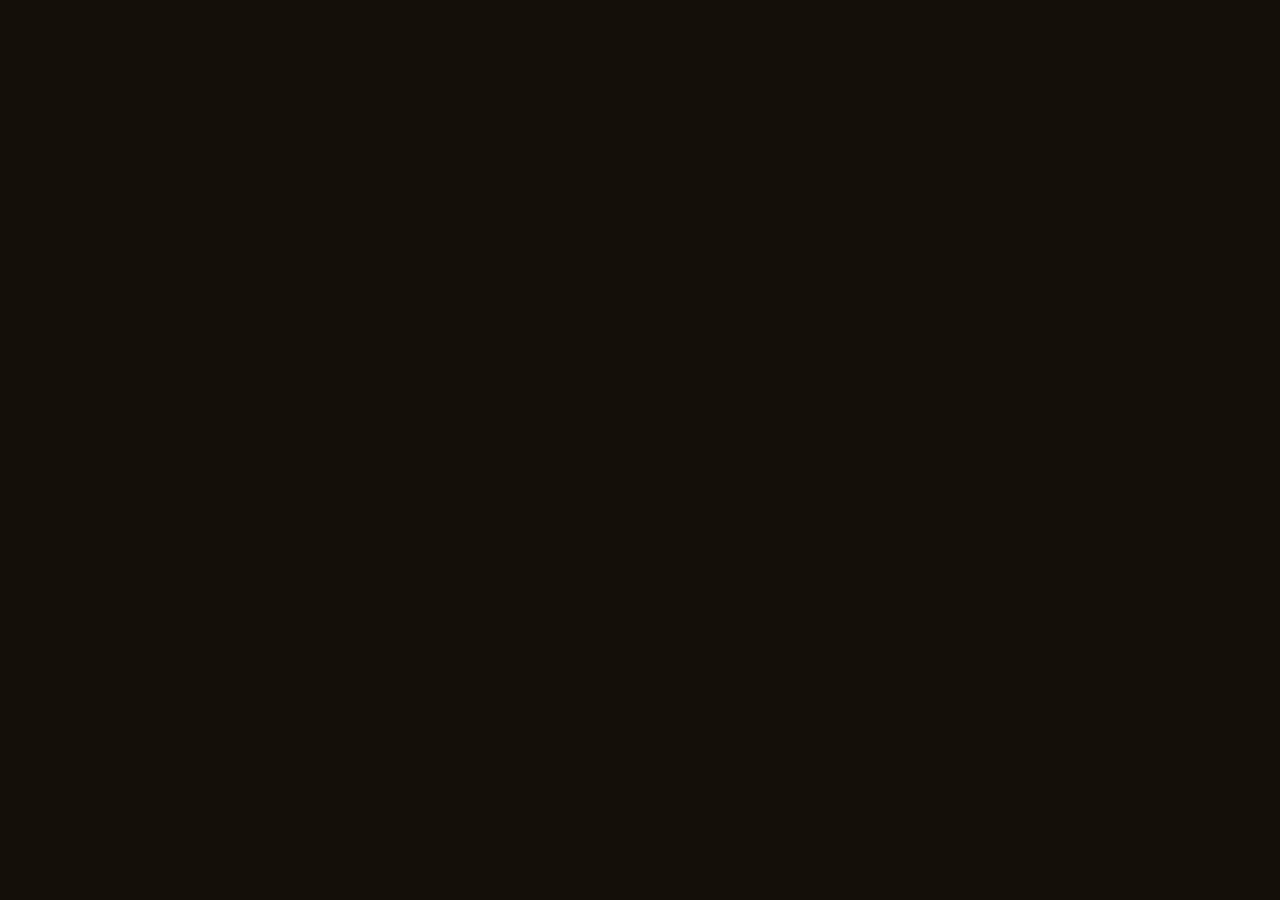
==== index.html @ 79c56307 "Fix rmstatic text color bug: ensure paper-cream text at 100% opacity in reduced motion & preview env" ====
<!DOCTYPE html>
<html lang="en">

<head>
  <meta charset="UTF-8">
  <meta name="viewport" content="width=device-width, initial-scale=1.0">
  <title>Hoversight — Proof of Work</title>
  <link rel="preconnect" href="https://fonts.googleapis.com">
  <link rel="preconnect" href="https://fonts.gstatic.com" crossorigin>
  <link
    href="https://fonts.googleapis.com/css2?family=Darker+Grotesque:wght@400;500;600;700;800;900&family=Hanken+Grotesk:wght@400;500;600;700&family=Martian+Mono:wght@300;400;500;600&display=swap"
    rel="stylesheet">
  <style>
    :root {
      --amber: #FFA503;
      --amber-lo: #FFC24D;
      --amber-hi: #FFE0A6;
      --ember: #B84E00;
      --ink: #140F09;
      --ink-2: #211913;
      --paper: #F5EFE2;
      --paper-2: #E9E0CE;
      --muted-d: rgba(245, 239, 226, .62);
      --muted-l: #6A5F52;
      --line-d: rgba(245, 239, 226, .14);
      --line-l: rgba(20, 15, 9, .13);
      --ease: cubic-bezier(.19, 1, .22, 1);
      --ease2: cubic-bezier(.7, 0, .2, 1);
      --disp: "Darker Grotesque", sans-serif;
      --body: "Hanken Grotesk", sans-serif;
      --mono: "Martian Mono", monospace;
    }

    * {
      margin: 0;
      padding: 0;
      box-sizing: border-box
    }

    html {
      scroll-behavior: smooth
    }

    body {
      font-family: var(--body);
      font-size: 16px;
      line-height: 1.5;
      background: var(--ink);
      color: var(--paper);
      -webkit-font-smoothing: antialiased;
      overflow-x: hidden;
      cursor: none
    }

    body:not(.ready) * {
      animation-play-state: paused !important
    }

    ::selection {
      background: var(--amber);
      color: var(--ink)
    }

    a {
      color: inherit;
      text-decoration: none
    }

    :focus-visible {
      outline: 2px solid var(--amber);
      outline-offset: 4px;
      border-radius: 2px
    }

    .spark svg {
      display: block
    }

    .sp-path {
      fill: currentColor
    }

    /* grain + scroll progress */
    .grain {
      position: fixed;
      inset: 0;
      z-index: 9995;
      pointer-events: none;
      opacity: .05;
      mix-blend-mode: overlay;
      background-image: url("data:image/svg+xml,%3Csvg xmlns='http://www.w3.org/2000/svg' width='140' height='140'%3E%3Cfilter id='n'%3E%3CfeTurbulence type='fractalNoise' baseFrequency='.9' numOctaves='2'/%3E%3C/filter%3E%3Crect width='100%25' height='100%25' filter='url(%23n)'/%3E%3C/svg%3E")
    }

    .scrollbar {
      position: fixed;
      top: 0;
      left: 0;
      height: 3px;
      background: var(--amber);
      width: 0;
      z-index: 9996
    }

    /* preloader */
    #pre {
      display: none !important;
      opacity: 0 !important;
      visibility: hidden !important;
      pointer-events: none !important;
    }

    #pre.done {
      opacity: 0 !important;
      visibility: hidden !important;
      pointer-events: none !important;
      display: none !important;
    }

    #pre .spin {
      color: var(--amber);
      animation: spin 2.6s linear infinite
    }

    @keyframes spin {
      to {
        transform: rotate(360deg)
      }
    }

    #pre .pct {
      font-family: var(--mono);
      font-size: 12px;
      letter-spacing: .34em;
      color: var(--muted-d)
    }

    #pre .wm {
      font-family: var(--disp);
      font-weight: 800;
      font-size: clamp(40px, 7vw, 88px);
      letter-spacing: -.02em;
      color: var(--paper);
      overflow: hidden;
      height: 1em;
      line-height: 1
    }

    #pre .wm span {
      display: block;
      transform: translateY(105%);
      animation: rise .9s var(--ease) .15s forwards
    }

    @keyframes rise {
      to {
        transform: none
      }
    }

    /* cursor */
    .cur {
      position: fixed;
      top: 0;
      left: 0;
      width: 11px;
      height: 11px;
      border-radius: 50%;
      background: var(--amber);
      pointer-events: none;
      z-index: 9999;
      transform: translate(-50%, -50%);
      transition: width .35s var(--ease), height .35s var(--ease), background .3s
    }

    .cur.big {
      width: 66px;
      height: 66px;
      background: rgba(255, 165, 3, .14);
      border: 1px solid var(--amber)
    }

    @media(hover:none), (pointer:coarse) {
      .cur {
        display: none
      }

      body {
        cursor: auto
      }
    }

    section {
      position: relative;
      padding: clamp(80px, 11vw, 168px) clamp(22px, 6vw, 124px)
    }

    .eyebrow {
      font-family: var(--mono);
      font-size: 10.5px;
      font-weight: 400;
      letter-spacing: .3em;
      text-transform: uppercase;
      display: inline-flex;
      align-items: center;
      gap: 11px;
      opacity: .72
    }

    .eyebrow .spark {
      color: var(--amber)
    }

    .dark {
      background: var(--ink);
      color: var(--paper)
    }

    .pale {
      background: var(--paper);
      color: var(--ink)
    }

    .cta {
      font-family: var(--mono);
      font-size: 11px;
      font-weight: 500;
      letter-spacing: .12em;
      text-transform: uppercase;
      display: inline-flex;
      align-items: center;
      gap: 10px;
      min-height: 46px;
      padding: 0 26px;
      border-radius: 40px;
      background: var(--amber);
      color: var(--ink);
      transition: transform .4s var(--ease), background .3s
    }

    .cta:hover {
      transform: translateY(-2px);
      background: var(--amber-lo)
    }

    .cta.ghost {
      background: transparent;
      border: 1px solid currentColor;
      font-weight: 400
    }

    .cta.ghost:hover {
      background: currentColor;
      color: var(--ink)
    }

    .pale .cta.ghost:hover {
      color: var(--paper)
    }

    .topbar {
      display: flex;
      justify-content: space-between;
      align-items: center;
      position: fixed;
      top: 16px;
      left: 50%;
      transform: translateX(-50%);
      z-index: 9998;
      width: min(1280px, calc(100% - 32px));
      padding: 10px 22px;
      background: rgba(20, 15, 9, 0.82);
      backdrop-filter: blur(20px);
      -webkit-backdrop-filter: blur(20px);
      border: 1px solid var(--line-d);
      border-radius: 100px;
      box-shadow: 0 16px 40px -10px rgba(0, 0, 0, 0.7);
      transition: padding .3s var(--ease), background .3s, border-color .3s, transform .3s var(--ease);
    }

    .topbar.scrolled {
      padding: 8px 18px;
      background: rgba(20, 15, 9, 0.92);
      border-color: rgba(255, 165, 3, 0.25);
      box-shadow: 0 20px 48px rgba(0, 0, 0, 0.8);
    }

    .brand {
      display: flex;
      align-items: center;
      gap: 12px
    }

    .brand .logo {
      width: 34px;
      height: 35px;
      transition: transform .5s var(--ease)
    }

    .brand:hover .logo {
      transform: rotate(180deg);
    }

    .brand .wm {
      font-family: var(--disp);
      font-weight: 800;
      letter-spacing: -.01em;
      font-size: 22px;
      text-transform: uppercase;
      line-height: 1
    }

    .tnav {
      position: relative;
      display: flex;
      align-items: center;
      gap: 4px;
      background: rgba(245, 239, 226, 0.03);
      padding: 4px;
      border-radius: 100px;
      border: 1px solid var(--line-d);
    }

    .nav-glider {
      position: absolute;
      top: 4px;
      left: 0;
      height: calc(100% - 8px);
      width: 0;
      background: rgba(255, 165, 3, 0.15);
      border: 1px solid rgba(255, 165, 3, 0.4);
      border-radius: 100px;
      transition: all 0.35s var(--ease);
      pointer-events: none;
      z-index: 1;
    }

    .tnav a {
      position: relative;
      z-index: 2;
      font-family: var(--mono);
      font-size: 11px;
      text-transform: none;
      opacity: .75;
      padding: 6px 14px;
      min-height: 32px;
      display: inline-flex;
      align-items: center;
      gap: 6px;
      border-radius: 100px;
      transition: opacity .3s, color .3s;
    }

    .tnav a:hover, .tnav a.active {
      opacity: 1;
      color: var(--amber);
    }

    .tnav a .hk {
      font-size: 9px;
      opacity: 0.4;
      background: rgba(255,255,255,0.08);
      padding: 1px 5px;
      border-radius: 3px;
      font-family: var(--mono);
      transition: opacity 0.2s, background 0.2s;
    }

    .tnav a:hover .hk, .tnav a.active .hk {
      opacity: 0.9;
      color: var(--amber);
      background: rgba(255, 165, 3, 0.2);
    }

    .topbar-actions {
      display: flex;
      align-items: center;
      gap: 12px;
    }

    .telemetry-badge {
      display: inline-flex;
      align-items: center;
      gap: 8px;
      font-family: var(--mono);
      font-size: 10px;
      letter-spacing: 0.1em;
      color: var(--amber);
      background: rgba(255, 165, 3, 0.08);
      border: 1px solid rgba(255, 165, 3, 0.25);
      padding: 5px 12px;
      border-radius: 100px;
      cursor: default;
    }

    .telemetry-badge .pulse-dot {
      width: 6px;
      height: 6px;
      border-radius: 50%;
      background: #10B981;
      box-shadow: 0 0 8px #10B981;
      animation: pulseDot 1.8s infinite;
    }

    @keyframes pulseDot {
      0%, 100% { transform: scale(1); opacity: 1; }
      50% { transform: scale(1.35); opacity: 0.5; }
    }

    .mob-toggle {
      display: none;
      flex-direction: column;
      justify-content: center;
      align-items: center;
      gap: 4px;
      width: 38px;
      height: 38px;
      background: rgba(255,255,255,0.06);
      border: 1px solid var(--line-d);
      border-radius: 50%;
      cursor: pointer;
      padding: 9px;
      transition: background 0.2s, border-color 0.2s;
    }

    .mob-toggle:hover {
      background: rgba(255, 165, 3, 0.15);
      border-color: var(--amber);
    }

    .mob-toggle span {
      display: block;
      width: 16px;
      height: 2px;
      background: var(--paper);
      border-radius: 2px;
      transition: transform 0.3s, opacity 0.3s;
    }

    .mob-toggle.active span:nth-child(1) { transform: translateY(6px) rotate(45deg); }
    .mob-toggle.active span:nth-child(2) { opacity: 0; }
    .mob-toggle.active span:nth-child(3) { transform: translateY(-6px) rotate(-45deg); }

    .mob-drawer {
      position: fixed;
      inset: 0;
      z-index: 9997;
      background: rgba(20, 15, 9, 0.96);
      backdrop-filter: blur(24px);
      display: flex;
      flex-direction: column;
      justify-content: center;
      padding: 40px;
      opacity: 0;
      visibility: hidden;
      transition: opacity 0.35s var(--ease), visibility 0.35s;
    }

    .mob-drawer.active {
      opacity: 1;
      visibility: visible;
    }

    .mob-nav {
      display: flex;
      flex-direction: column;
      gap: 16px;
    }

    .mob-nav a {
      font-family: var(--disp);
      font-size: clamp(32px, 7vw, 48px);
      font-weight: 800;
      color: var(--paper);
      display: flex;
      align-items: center;
      gap: 16px;
      transition: color 0.2s;
    }

    .mob-nav a:hover {
      color: var(--amber);
    }

    .mob-nav a .hk {
      font-family: var(--mono);
      font-size: 14px;
      color: var(--amber);
    }

    .mob-drawer-foot {
      margin-top: 40px;
      padding-top: 24px;
      border-top: 1px solid var(--line-d);
      display: flex;
      flex-direction: column;
      gap: 16px;
    }

    @media(max-width:880px) {
      .tnav { display: none; }
      .telemetry-badge { display: none; }
      .mob-toggle { display: flex; }
    }

    /* ============ SCROLL-BLEED HERO ============ */
    .scrollhero {
      height: 140vh;
      position: relative;
      background: var(--ink)
    }

    .stage {
      position: sticky;
      top: 0;
      height: 100svh;
      overflow: hidden;
      display: flex;
      flex-direction: column;
      justify-content: space-between;
      padding: clamp(24px, 3vw, 40px) clamp(22px, 6vw, 124px) clamp(38px, 5vw, 58px)
    }

    .stage .topbar {
      position: relative;
      z-index: 6
    }

    .bleed {
      position: absolute;
      left: 50%;
      top: 56%;
      width: 42vmax;
      height: 42vmax;
      border-radius: 50%;
      z-index: 1;
      background: radial-gradient(circle at 42% 40%, var(--amber-lo), var(--amber) 45%, var(--ember) 130%);
      transform: translate(-50%, -50%) scale(calc(var(--p, 0)*9.2));
      transform-origin: center;
      filter: blur(calc((1 - var(--p, 0))*6px));
      will-change: transform
    }

    .heart {
      position: absolute;
      left: 50%;
      top: 56%;
      z-index: 4;
      color: #fff;
      transform: translate(-50%, -50%) scale(calc(.3 + var(--p, 0)*7)) rotate(calc(var(--p, 0)*200deg));
      opacity: calc(.15 + var(--p, 0)*.8);
      will-change: transform;
      pointer-events: none
    }

    .heart svg {
      width: 60px;
      height: 60px
    }

    .particles {
      position: absolute;
      inset: 0;
      z-index: 3;
      pointer-events: none;
      opacity: calc(var(--p, 0)*.85)
    }

    .particles .spark {
      position: absolute;
      color: #fff;
      will-change: transform
    }

    .stage-core {
      position: relative;
      z-index: 5;
      flex: 1;
      display: flex;
      flex-direction: column;
      justify-content: center;
      gap: 22px;
      max-width: 1280px
    }

    .line {
      font-family: var(--disp);
      letter-spacing: -.02em;
      line-height: .82;
      font-size: clamp(58px, 13vw, 210px)
    }

    .line-dark {
      font-weight: 600;
      opacity: 1 !important;
      transform: none !important;
    }

    .line-dark .ln {
      display: block;
      overflow: hidden
    }

    .line-dark .ln i {
      display: block;
      font-style: normal;
      transform: none !important;
      transition: transform 1s var(--ease)
    }

    body.ready .line-dark .ln:nth-child(1) i {
      transition-delay: .05s
    }

    body.ready .line-dark .ln:nth-child(2) i {
      transition-delay: .16s
    }

    body.ready .line-dark .ln i {
      transform: none !important
    }

    .line-dark b {
      font-weight: 900
    }

    .line-dark .dim {
      -webkit-text-stroke: 1.4px var(--paper);
      color: transparent
    }

    .line-amber {
      position: absolute;
      color: var(--ink);
      font-weight: 900;
      font-style: italic;
      opacity: 0;
      pointer-events: none;
      transform: translateY(30px)
    }

    .hero-sub {
      max-width: 520px;
      font-size: clamp(15px, 1.25vw, 18px);
      line-height: 1.6;
      font-weight: 400;
      opacity: 0.85 !important;
    }

    .stage-foot {
      position: relative;
      z-index: 5;
      display: flex;
      justify-content: space-between;
      align-items: flex-end;
      gap: 22px;
      flex-wrap: wrap
    }

    .stage-foot .hero-cta {
      display: flex;
      gap: 12px;
      flex-wrap: wrap;
      opacity: 1 !important;
    }

    .progress {
      font-family: var(--mono);
      font-size: 10.5px;
      letter-spacing: .28em;
      text-transform: uppercase;
      color: var(--ink);
      opacity: 1;
      display: flex;
      align-items: center;
      gap: 9px;
      font-weight: 500
    }

    .scrollcue {
      font-family: var(--mono);
      font-size: 10.5px;
      letter-spacing: .28em;
      text-transform: uppercase;
      opacity: 0.6 !important;
      display: flex;
      align-items: center;
      gap: 9px
    }

    .scrollcue .spark {
      animation: bob 2.4s var(--ease) infinite
    }

    @keyframes bob {

      0%,
      100% {
        transform: translateY(0)
      }

      50% {
        transform: translateY(4px)
      }
    }

    /* reduced-motion static hero */
    .rmstatic .scrollhero {
      height: auto
    }

    .rmstatic .stage {
      position: static;
      height: 100svh
    }

    .rmstatic .bleed {
      transform: translate(-50%, -50%) scale(1);
      filter: none
    }

    .rmstatic .heart {
      opacity: .9;
      transform: translate(-50%, -50%) scale(4)
    }

    .rmstatic .line-dark {
      opacity: 1 !important;
      color: var(--paper) !important;
      transform: none !important;
    }

    .rmstatic .line-dark .ln i {
      transform: none !important;
    }

    .rmstatic .line-amber {
      display: none !important;
    }

    .rmstatic .hero-sub,
    .rmstatic .hero-cta {
      opacity: .72
    }

    .rmstatic .particles {
      display: none
    }

    /* marquee */
    .marquee {
      padding: 20px 0;
      background: var(--amber);
      color: var(--ink);
      overflow: hidden;
      border-top: 1px solid rgba(20, 15, 9, .18);
      border-bottom: 1px solid rgba(20, 15, 9, .18)
    }

    .marquee .track {
      display: flex;
      gap: 30px;
      white-space: nowrap;
      width: max-content;
      font-family: var(--disp);
      font-weight: 800;
      font-size: clamp(22px, 3vw, 40px);
      letter-spacing: -.01em;
      animation: scroll 24s linear infinite;
      transition: transform .2s ease-out
    }

    @keyframes scroll {
      to {
        transform: translateX(-50%)
      }
    }

    /* vision */
    .vision .quote {
      font-family: var(--disp);
      font-weight: 600;
      letter-spacing: -.015em;
      line-height: .98;
      font-size: clamp(38px, 7.2vw, 112px);
      max-width: 15ch
    }

    .vision .quote b {
      font-weight: 900;
      color: var(--amber)
    }

    .vision .quote .w {
      display: inline-block;
      overflow: hidden;
      vertical-align: top
    }

    .vision .quote .w i {
      display: inline-block;
      font-style: normal;
      transform: translateY(110%);
      transition: transform .8s var(--ease)
    }

    .vision .quote.in .w i {
      transform: none
    }

    .vision .attrib {
      margin-top: 40px;
      font-family: var(--mono);
      font-size: 11.5px;
      letter-spacing: .12em;
      text-transform: uppercase;
      opacity: .6;
      max-width: 56ch;
      line-height: 2.1;
      font-weight: 400
    }

    /* method */
    .method {
      display: grid;
      gap: clamp(42px, 5vw, 76px)
    }

    .method-head {
      display: flex;
      justify-content: space-between;
      align-items: flex-end;
      gap: 24px;
      flex-wrap: wrap
    }

    .method-head h2 {
      font-family: var(--disp);
      font-weight: 700;
      letter-spacing: -.02em;
      line-height: .9;
      font-size: clamp(38px, 6vw, 84px);
      max-width: 15ch
    }

    .method-head h2 em {
      font-style: italic;
      color: var(--ember)
    }

    .phases {
      display: grid;
      grid-template-columns: repeat(auto-fit, minmax(210px, 1fr));
      gap: 1px;
      background: var(--line-l);
      border: 1px solid var(--line-l);
      border-radius: 14px;
      overflow: hidden
    }

    .phase {
      background: var(--paper);
      padding: clamp(24px, 2.2vw, 34px);
      display: flex;
      flex-direction: column;
      gap: 14px;
      transition: background .4s, transform .5s var(--ease)
    }

    .phase:hover {
      background: var(--paper-2)
    }

    .phase .pnum {
      font-family: var(--mono);
      font-size: 11px;
      letter-spacing: .2em;
      color: var(--ember);
      font-weight: 500
    }

    .phase h3 {
      font-family: var(--disp);
      font-weight: 700;
      font-size: clamp(23px, 2vw, 30px);
      letter-spacing: -.01em;
      line-height: 1
    }

    .phase p {
      font-size: 14.5px;
      line-height: 1.55;
      color: var(--muted-l)
    }

    .chips {
      display: flex;
      flex-wrap: wrap;
      gap: 6px;
      margin-top: auto
    }

    .chips span {
      font-family: var(--mono);
      font-size: 9.5px;
      letter-spacing: .06em;
      text-transform: uppercase;
      border: 1px solid var(--line-l);
      border-radius: 20px;
      padding: 5px 10px;
      color: var(--muted-l)
    }

    /* proof intro */
    .proof-intro .big {
      font-family: var(--disp);
      font-weight: 600;
      letter-spacing: -.02em;
      line-height: .94;
      font-size: clamp(36px, 6.4vw, 92px);
      max-width: 18ch;
      margin-top: 26px
    }

    .proof-intro .big b {
      font-weight: 900;
      color: var(--amber)
    }

    .stats {
      display: flex;
      gap: clamp(30px, 5vw, 90px);
      flex-wrap: wrap;
      margin-top: 56px;
      border-top: 1px solid var(--line-d);
      padding-top: 36px
    }

    .stat .n {
      font-family: var(--disp);
      font-weight: 500;
      font-size: clamp(52px, 6.5vw, 104px);
      line-height: .9;
      color: var(--amber)
    }

    .stat .l {
      font-family: var(--mono);
      font-size: 10.5px;
      letter-spacing: .2em;
      text-transform: uppercase;
      opacity: .6;
      margin-top: 12px;
      font-weight: 400
    }

    /* region + gallery */
    .region-head {
      display: flex;
      justify-content: space-between;
      align-items: flex-end;
      gap: 24px;
      flex-wrap: wrap;
      border-bottom: 1px solid;
      padding-bottom: 24px;
      margin-bottom: clamp(36px, 4vw, 60px)
    }

    .dark .region-head {
      border-color: var(--line-d)
    }

    .pale .region-head {
      border-color: var(--line-l)
    }

    .region-head h2 {
      font-family: var(--disp);
      font-weight: 900;
      letter-spacing: -.03em;
      line-height: .76;
      font-size: clamp(56px, 12vw, 168px);
      will-change: transform
    }

    .region-head .meta {
      font-family: var(--mono);
      font-size: 10.5px;
      letter-spacing: .2em;
      text-transform: uppercase;
      text-align: right;
      opacity: .6;
      line-height: 2;
      font-weight: 400
    }

    .gallery {
      display: grid;
      grid-template-columns: repeat(auto-fill, minmax(300px, 1fr));
      gap: clamp(22px, 2.4vw, 36px)
    }

    .card {
      position: relative;
      display: flex;
      flex-direction: column;
      gap: 15px;
      transition: transform .5s var(--ease)
    }

    .card a.hit {
      position: absolute;
      inset: 0;
      z-index: 3
    }

    .pv {
      position: relative;
      border-radius: 15px;
      overflow: hidden;
      border: 1px solid var(--line-d);
      background: #0c0906;
      box-shadow: 0 24px 60px -34px rgba(0, 0, 0, .75);
      transition: border-color .4s, box-shadow .5s
    }

    .pale .pv {
      border-color: var(--line-l)
    }

    .card:hover .pv {
      border-color: var(--amber);
      box-shadow: 0 34px 70px -30px rgba(184, 78, 0, .45)
    }

    .pv .chrome {
      height: 32px;
      display: flex;
      align-items: center;
      gap: 6px;
      padding: 0 12px;
      background: var(--ink-2)
    }

    .pale .pv .chrome {
      background: #ddd4c2
    }

    .pv .chrome i {
      width: 8px;
      height: 8px;
      border-radius: 50%;
      background: rgba(255, 255, 255, .26)
    }

    .pale .pv .chrome i {
      background: rgba(0, 0, 0, .2)
    }

    .pv .chrome .url {
      margin-left: 10px;
      flex: 1;
      height: 16px;
      border-radius: 8px;
      background: rgba(255, 255, 255, .08);
      font-family: var(--mono);
      font-size: 9px;
      letter-spacing: .06em;
      color: var(--muted-d);
      display: flex;
      align-items: center;
      padding: 0 10px
    }

    .pale .pv .chrome .url {
      background: rgba(0, 0, 0, .05);
      color: var(--muted-l)
    }

    .pv .screenwrap {
      overflow: hidden
    }

    .pv .screen {
      display: block;
      width: 100%;
      aspect-ratio: 16/10;
      background: var(--paper);
      will-change: transform
    }

    .pv .screen svg {
      display: block;
      width: 100%;
      height: 100%
    }

    .pv::after {
      content: "";
      position: absolute;
      inset: 0;
      background: var(--amber);
      opacity: 0;
      transition: opacity .5s;
      pointer-events: none;
      mix-blend-mode: multiply
    }

    .card:hover .pv::after {
      opacity: .09
    }

    .card .meta {
      display: flex;
      flex-direction: column;
      gap: 8px
    }

    .card .top {
      display: flex;
      justify-content: space-between;
      align-items: baseline;
      gap: 12px
    }

    .card .nm {
      font-family: var(--disp);
      font-weight: 800;
      font-size: clamp(24px, 2vw, 32px);
      letter-spacing: -.015em;
      line-height: .94
    }

    .card .yr {
      font-family: var(--mono);
      font-size: 10.5px;
      letter-spacing: .1em;
      opacity: .55;
      display: flex;
      align-items: center;
      gap: 7px;
      white-space: nowrap
    }

    .card .live {
      width: 6px;
      height: 6px;
      border-radius: 50%;
      background: var(--amber)
    }

    .card:hover .live {
      animation: ping 1.4s ease-out infinite
    }

    @keyframes ping {
      0% {
        box-shadow: 0 0 0 0 rgba(255, 165, 3, .6)
      }

      100% {
        box-shadow: 0 0 0 9px rgba(255, 165, 3, 0)
      }
    }

    .card .tag {
      font-family: var(--mono);
      font-size: 9.5px;
      letter-spacing: .14em;
      text-transform: uppercase;
      opacity: .5;
      font-weight: 400
    }

    .card .dsc {
      font-size: 13.5px;
      line-height: 1.55;
      max-height: 0;
      opacity: 0;
      overflow: hidden;
      transition: max-height .5s var(--ease), opacity .4s
    }

    .dark .card .dsc {
      color: var(--muted-d)
    }

    .pale .card .dsc {
      color: var(--muted-l)
    }

    .card:hover .dsc,
    .card:focus-within .dsc {
      max-height: 120px;
      opacity: 1
    }

    /* footer */
    .foot {
      min-height: 92svh;
      display: flex;
      flex-direction: column;
      justify-content: space-between
    }

    .foot h2 {
      font-family: var(--disp);
      font-weight: 600;
      letter-spacing: -.02em;
      line-height: .86;
      font-size: clamp(52px, 10vw, 168px);
      max-width: 12ch
    }

    .foot h2 .aw {
      color: var(--amber);
      font-style: italic;
      font-weight: 900
    }

    .loop {
      font-family: var(--mono);
      font-size: clamp(10.5px, 1vw, 12px);
      letter-spacing: .24em;
      text-transform: uppercase;
      display: flex;
      gap: 13px;
      flex-wrap: wrap;
      opacity: .6;
      align-items: center;
      font-weight: 400
    }

    .loop .spark {
      color: var(--amber);
      opacity: 1
    }

    .foot-grid {
      display: flex;
      justify-content: space-between;
      align-items: flex-end;
      gap: 30px;
      flex-wrap: wrap;
      border-top: 1px solid var(--line-d);
      padding-top: 30px
    }

    .foot-grid .contact {
      font-family: var(--mono);
      font-size: 11px;
      letter-spacing: .08em;
      line-height: 2.1;
      opacity: .7;
      font-weight: 400
    }

    .rv {
      opacity: 1;
      transform: none;
      transition: opacity .85s var(--ease), transform .85s var(--ease);
    }

    .rv.in {
      opacity: 1;
      transform: none;
    }

    .rv.d1 {
      transition-delay: .08s
    }

    .rv.d2 {
      transition-delay: .16s
    }

    .rv.d3 {
      transition-delay: .24s
    }

    @media(prefers-reduced-motion:reduce) {
      .marquee .track {
        animation: none
      }

      .card:hover {
        transform: none
      }

      .heart,
      .bleed {
        transition: none
      }

      .region-head h2,
      .pv .screen {
        transform: none !important
      }
    }

    /* 3D Tilt Card and Radial Spotlight */
    .card {
      transform-style: preserve-3d;
      perspective: 1000px;
      cursor: pointer;
    }

    .pv .glow-spot {
      position: absolute;
      inset: 0;
      border-radius: 15px;
      background: radial-gradient(350px circle at var(--mx, 50%) var(--my, 50%), rgba(255, 165, 3, 0.22), transparent 70%);
      opacity: 0;
      pointer-events: none;
      transition: opacity 0.3s ease;
      z-index: 4;
    }

    .card:hover .glow-spot {
      opacity: 1;
    }

    .card.filtered-out {
      display: none !important;
    }

    /* Filter Bar */
    .filter-bar {
      display: flex;
      gap: 10px;
      flex-wrap: wrap;
      margin-top: 32px;
      margin-bottom: 24px;
    }

    .filter-btn {
      font-family: var(--mono);
      font-size: 11px;
      letter-spacing: 0.12em;
      text-transform: uppercase;
      padding: 9px 20px;
      border-radius: 30px;
      border: 1px solid var(--line-d);
      background: rgba(255, 255, 255, 0.03);
      color: var(--paper);
      cursor: pointer;
      transition: all 0.3s var(--ease);
    }

    .filter-btn:hover, .filter-btn.active {
      background: var(--amber);
      color: var(--ink);
      border-color: var(--amber);
      box-shadow: 0 4px 18px rgba(255, 165, 3, 0.35);
    }

    /* Terminal Console */
    .console-sec {
      background: var(--ink);
      border-top: 1px solid var(--line-d);
    }

    .term-window {
      background: #0a0704;
      border: 1px solid var(--amber-lo);
      border-radius: 16px;
      overflow: hidden;
      box-shadow: 0 30px 90px -20px rgba(0, 0, 0, 0.8), 0 0 30px rgba(255, 165, 3, 0.08);
      font-family: var(--mono);
      margin-top: 40px;
    }

    .term-header {
      background: var(--ink-2);
      padding: 12px 20px;
      display: flex;
      align-items: center;
      justify-content: space-between;
      border-bottom: 1px solid var(--line-d);
    }

    .term-dots {
      display: flex;
      gap: 8px;
    }

    .term-dots span {
      width: 11px;
      height: 11px;
      border-radius: 50%;
      display: block;
    }

    .term-dots .d-red { background: #ff5f56; }
    .term-dots .d-yellow { background: #ffbd2e; }
    .term-dots .d-green { background: #27c93f; }

    .term-title {
      font-size: 11px;
      letter-spacing: 0.18em;
      color: var(--muted-d);
      text-transform: uppercase;
    }

    .term-body {
      padding: 24px;
      min-height: 280px;
      max-height: 420px;
      overflow-y: auto;
      font-size: 12.5px;
      line-height: 1.8;
      color: var(--paper);
    }

    .term-line {
      margin-bottom: 6px;
      word-break: break-word;
    }

    .term-line .cmd {
      color: var(--amber);
      font-weight: 600;
    }

    .term-line .res {
      opacity: 0.9;
    }

    .term-line .green {
      color: #4ade80;
    }

    .term-line .amber-bold {
      color: var(--amber);
      font-weight: bold;
    }

    .term-input-row {
      display: flex;
      align-items: center;
      gap: 12px;
      margin-top: 12px;
    }

    .term-prompt {
      color: var(--amber);
      font-weight: bold;
    }

    .term-input {
      flex: 1;
      background: transparent;
      border: none;
      outline: none;
      font-family: var(--mono);
      font-size: 13px;
      color: var(--paper);
      caret-color: var(--amber);
    }

    .term-pills {
      display: flex;
      gap: 8px;
      flex-wrap: wrap;
      padding: 14px 24px 20px;
      background: #070503;
      border-top: 1px dashed var(--line-d);
    }

    .term-pill {
      font-family: var(--mono);
      font-size: 10.5px;
      letter-spacing: 0.08em;
      padding: 5px 12px;
      border-radius: 14px;
      background: rgba(255, 165, 3, 0.08);
      color: var(--amber);
      border: 1px solid rgba(255, 165, 3, 0.25);
      cursor: pointer;
      transition: all 0.25s var(--ease);
    }

    .term-pill:hover {
      background: var(--amber);
      color: var(--ink);
      border-color: var(--amber);
    }

    /* Modal System Log */
    .modal-overlay {
      position: fixed;
      inset: 0;
      z-index: 10000;
      background: rgba(10, 7, 4, 0.85);
      backdrop-filter: blur(14px);
      -webkit-backdrop-filter: blur(14px);
      display: flex;
      align-items: center;
      justify-content: center;
      padding: 24px;
      opacity: 0;
      visibility: hidden;
      transition: opacity 0.35s var(--ease), visibility 0.35s;
    }

    .modal-overlay.active {
      opacity: 1;
      visibility: visible;
    }

    .modal-card {
      background: var(--ink);
      border: 1px solid var(--amber);
      box-shadow: 0 24px 80px rgba(255, 165, 3, 0.25);
      border-radius: 20px;
      max-width: 640px;
      width: 100%;
      max-height: 90vh;
      overflow-y: auto;
      padding: 36px;
      position: relative;
      color: var(--paper);
      transform: translateY(24px) scale(0.95);
      transition: transform 0.35s var(--ease);
    }

    .modal-overlay.active .modal-card {
      transform: translateY(0) scale(1);
    }

    .modal-close {
      position: absolute;
      top: 20px;
      right: 20px;
      background: rgba(255, 255, 255, 0.1);
      border: none;
      color: var(--paper);
      width: 36px;
      height: 36px;
      border-radius: 50%;
      cursor: pointer;
      display: flex;
      align-items: center;
      justify-content: center;
      font-size: 20px;
      transition: all 0.2s;
    }

    .modal-close:hover {
      background: var(--amber);
      color: var(--ink);
    }

    .modal-tag {
      font-family: var(--mono);
      font-size: 10.5px;
      letter-spacing: 0.18em;
      color: var(--amber);
      text-transform: uppercase;
      margin-bottom: 8px;
    }

    .modal-title {
      font-family: var(--disp);
      font-size: clamp(32px, 4.5vw, 48px);
      font-weight: 800;
      line-height: 0.95;
    }

    .modal-grid {
      display: grid;
      grid-template-columns: repeat(auto-fit, minmax(180px, 1fr));
      gap: 14px;
      margin: 24px 0;
      padding: 18px;
      background: var(--ink-2);
      border-radius: 12px;
      border: 1px solid var(--line-d);
    }

    .modal-stat-label {
      font-family: var(--mono);
      font-size: 9.5px;
      letter-spacing: 0.12em;
      opacity: 0.6;
      text-transform: uppercase;
    }

    .modal-stat-val {
      font-family: var(--mono);
      font-size: 14px;
      color: var(--amber);
      font-weight: 600;
      margin-top: 4px;
    }

    .modal-desc {
      font-size: 15px;
      line-height: 1.65;
      opacity: 0.9;
      margin-bottom: 24px;
    }

    .modal-footer {
      display: flex;
      justify-content: space-between;
      align-items: center;
      border-top: 1px solid var(--line-d);
      padding-top: 20px;
    }

    @media(max-width:640px) {
      .line {
        line-height: .86
      }
    }

    /* Hover + Sight Brand Grid & Services Grid */
    .hs-duo-grid {
      display: grid;
      grid-template-columns: repeat(auto-fit, minmax(300px, 1fr));
      gap: 24px;
      margin-top: 48px;
    }

    .hs-duo-card {
      background: rgba(245, 239, 226, 0.03);
      border: 1px solid var(--line-d);
      padding: 36px 32px;
      border-radius: 8px;
      transition: border-color 0.3s, transform 0.3s var(--ease);
    }

    .hs-duo-card:hover {
      border-color: var(--amber);
      transform: translateY(-4px);
    }

    .hs-duo-card h3 {
      font-family: var(--disp);
      font-size: clamp(28px, 3.5vw, 36px);
      font-weight: 800;
      color: var(--amber);
      margin-bottom: 12px;
      line-height: 1;
    }

    .hs-duo-card p {
      font-size: 15px;
      line-height: 1.65;
      color: var(--muted-d);
    }

    .services-grid {
      display: grid;
      grid-template-columns: repeat(auto-fit, minmax(260px, 1fr));
      gap: 20px;
      margin-top: 36px;
    }

    .service-card {
      background: var(--ink-2);
      border: 1px solid var(--line-d);
      padding: 32px 28px;
      border-radius: 8px;
      display: flex;
      flex-direction: column;
      justify-content: space-between;
      transition: all 0.35s var(--ease);
      position: relative;
      overflow: hidden;
    }

    .service-card:hover {
      border-color: var(--amber);
      transform: translateY(-6px);
      box-shadow: 0 16px 32px rgba(0, 0, 0, 0.4);
    }

    .service-card .s-icon {
      font-family: var(--mono);
      font-size: 11px;
      color: var(--amber);
      letter-spacing: 0.15em;
      margin-bottom: 16px;
      opacity: 0.9;
    }

    .service-card h3 {
      font-family: var(--disp);
      font-size: 26px;
      font-weight: 700;
      color: var(--paper);
      margin-bottom: 12px;
      line-height: 1.1;
    }

    .service-card p {
      font-size: 14px;
      color: var(--muted-d);
      line-height: 1.6;
      margin-bottom: 24px;
    }

    .service-card .chips {
      display: flex;
      flex-wrap: wrap;
      gap: 6px;
      margin-top: auto;
    }

    .service-card .chips span {
      font-family: var(--mono);
      font-size: 10px;
      padding: 4px 8px;
      border-radius: 4px;
      background: rgba(255, 165, 3, 0.08);
      color: var(--amber-hi);
      border: 1px solid rgba(255, 165, 3, 0.18);
    }

    /* FAQ Section */
    .faq-list {
      display: flex;
      flex-direction: column;
      gap: 16px;
      max-width: 960px;
      margin-top: 36px;
    }

    .faq-item {
      background: var(--paper);
      color: var(--ink);
      padding: 28px 32px;
      border-radius: 8px;
      border: 1px solid var(--line-l);
      transition: transform 0.3s var(--ease);
    }

    .faq-item:hover {
      transform: translateX(6px);
    }

    .faq-item h4 {
      font-family: var(--disp);
      font-size: 24px;
      font-weight: 800;
      margin-bottom: 10px;
      line-height: 1.15;
      color: var(--ink);
    }

    .faq-item p {
      font-size: 15px;
      line-height: 1.6;
      color: var(--muted-l);
    }

    /* ===== Motion & UI/UX Innovations ===== */
    .wm-bg {
      position: absolute;
      top: 50%;
      left: 50%;
      transform: translate(-50%, -50%);
      font-family: var(--disp);
      font-weight: 900;
      font-size: clamp(120px, 25vw, 380px);
      color: rgba(255, 165, 3, 0.03);
      letter-spacing: -0.04em;
      white-space: nowrap;
      pointer-events: none;
      user-select: none;
      z-index: 0;
      line-height: 0.8;
      will-change: transform;
    }

    #thrusterGlow {
      position: fixed;
      inset: 0;
      pointer-events: none;
      z-index: 1;
      opacity: 0.25;
      background: radial-gradient(circle 650px at var(--gx, 50%) var(--gy, 50%), rgba(255, 165, 3, 0.14), transparent 70%);
      transition: opacity 0.4s var(--ease);
    }

    .tactical-hud {
      position: fixed;
      bottom: 24px;
      right: 24px;
      z-index: 9990;
      background: rgba(20, 15, 9, 0.88);
      backdrop-filter: blur(12px);
      border: 1px solid var(--line-d);
      border-radius: 6px;
      padding: 8px 14px;
      font-family: var(--mono);
      font-size: 10px;
      color: var(--paper);
      display: flex;
      align-items: center;
      gap: 12px;
      letter-spacing: 0.12em;
      box-shadow: 0 8px 24px rgba(0,0,0,0.5);
      transition: border-color 0.3s;
    }

    .tactical-hud:hover {
      border-color: var(--amber);
    }

    .tactical-hud .hud-dot {
      width: 6px;
      height: 6px;
      border-radius: 50%;
      background: var(--amber);
      box-shadow: 0 0 8px var(--amber);
      animation: pulseGlow 1.8s infinite alternate;
    }

    @keyframes pulseGlow {
      from { opacity: 0.4; }
      to { opacity: 1; }
    }

    .tactical-hud .hud-code {
      color: var(--amber);
      font-weight: 600;
    }

    .cur-coord {
      position: fixed;
      top: 0;
      left: 0;
      font-family: var(--mono);
      font-size: 9px;
      letter-spacing: 0.14em;
      color: var(--amber);
      pointer-events: none;
      z-index: 9999;
      transform: translate(22px, 22px);
      opacity: 0;
      transition: opacity 0.3s;
      white-space: nowrap;
      background: rgba(20, 15, 9, 0.88);
      padding: 4px 8px;
      border-radius: 4px;
      border: 1px solid rgba(255, 165, 3, 0.35);
      box-shadow: 0 4px 12px rgba(0,0,0,0.4);
    }

    .cur.big + .cur-coord {
      opacity: 1;
    }

    .card-crosshair {
      position: absolute;
      width: 10px;
      height: 10px;
      border-style: solid;
      border-color: var(--amber);
      opacity: 0.25;
      transition: opacity 0.3s, border-color 0.3s;
      pointer-events: none;
      z-index: 4;
    }

    .card-crosshair.tl { top: 10px; left: 10px; border-width: 1.5px 0 0 1.5px; }
    .card-crosshair.tr { top: 10px; right: 10px; border-width: 1.5px 1.5px 0 0; }
    .card-crosshair.bl { bottom: 10px; left: 10px; border-width: 0 0 1.5px 1.5px; }
    .card-crosshair.br { bottom: 10px; right: 10px; border-width: 0 1.5px 1.5px 0; }

    .service-card:hover .card-crosshair,
    .card:hover .card-crosshair,
    .hs-duo-card:hover .card-crosshair {
      opacity: 1;
    }

    .laser-scanline {
      position: absolute;
      top: 0;
      left: 0;
      right: 0;
      height: 2px;
      background: linear-gradient(90deg, transparent, var(--amber), transparent);
      opacity: 0;
      pointer-events: none;
      z-index: 5;
    }

    .service-card:hover .laser-scanline,
    .card:hover .laser-scanline,
    .hs-duo-card:hover .laser-scanline {
      animation: scanSweep 1.8s var(--ease) infinite;
    }

    @keyframes scanSweep {
      0% { top: 0; opacity: 0.8; }
      100% { top: 100%; opacity: 0; }
    }

    /* ===== Live Surveillance Deck Showcase ===== */
    .surveillance-deck {
      margin-top: 40px;
      background: var(--ink-2);
      border: 1px solid var(--line-d);
      border-radius: 12px;
      padding: 28px;
      position: relative;
      overflow: hidden;
      box-shadow: 0 24px 48px rgba(0, 0, 0, 0.5);
    }

    .deck-header {
      display: flex;
      justify-content: space-between;
      align-items: center;
      margin-bottom: 24px;
      padding-bottom: 16px;
      border-bottom: 1px solid var(--line-d);
      flex-wrap: wrap;
      gap: 12px;
    }

    .deck-live-tag {
      font-family: var(--mono);
      font-size: 11px;
      letter-spacing: 0.15em;
      color: var(--amber);
      display: flex;
      align-items: center;
      gap: 10px;
    }

    .live-pulse {
      width: 8px;
      height: 8px;
      border-radius: 50%;
      background: #10B981;
      box-shadow: 0 0 10px #10B981;
      animation: pulseGlow 1.6s infinite alternate;
    }

    .deck-controls {
      display: flex;
      gap: 8px;
    }

    .deck-btn {
      font-family: var(--mono);
      font-size: 10px;
      letter-spacing: 0.12em;
      background: rgba(255, 255, 255, 0.05);
      border: 1px solid var(--line-d);
      color: var(--paper);
      padding: 6px 14px;
      border-radius: 100px;
      cursor: pointer;
      transition: all 0.25s;
    }

    .deck-btn:hover {
      background: var(--amber);
      color: var(--ink);
      border-color: var(--amber);
    }

    .deck-body {
      display: grid;
      grid-template-columns: 1.35fr 1fr;
      gap: 32px;
      align-items: center;
    }

    @media(max-width: 900px) {
      .deck-body {
        grid-template-columns: 1fr;
      }
    }

    .deck-stage {
      background: rgba(0, 0, 0, 0.4);
      border: 1px solid var(--line-d);
      border-radius: 10px;
      padding: 20px;
      position: relative;
      min-height: 280px;
      display: flex;
      align-items: center;
      justify-content: center;
      overflow: hidden;
    }

    .deck-screen-frame {
      width: 100%;
      height: 100%;
      transition: transform 0.4s var(--ease), opacity 0.3s;
    }

    .deck-info {
      display: flex;
      flex-direction: column;
      justify-content: center;
    }

    .deck-badge {
      font-family: var(--mono);
      font-size: 10px;
      letter-spacing: 0.15em;
      color: var(--amber);
      margin-bottom: 8px;
      text-transform: uppercase;
    }

    .deck-title {
      font-family: var(--disp);
      font-size: clamp(30px, 3.5vw, 42px);
      font-weight: 800;
      line-height: 1;
      margin-bottom: 6px;
      color: var(--paper);
    }

    .deck-type {
      font-family: var(--mono);
      font-size: 12px;
      opacity: 0.75;
      margin-bottom: 14px;
    }

    .deck-desc {
      font-size: 14.5px;
      line-height: 1.6;
      color: var(--muted-d);
      margin-bottom: 20px;
    }

    .deck-meta-grid {
      display: grid;
      grid-template-columns: 1fr 1fr;
      gap: 16px;
      background: rgba(245, 239, 226, 0.04);
      padding: 14px;
      border-radius: 8px;
      border: 1px solid var(--line-d);
      margin-bottom: 20px;
    }

    .deck-meta-grid .meta-lbl {
      font-family: var(--mono);
      font-size: 9px;
      letter-spacing: 0.14em;
      opacity: 0.6;
      margin-bottom: 4px;
    }

    .deck-meta-grid .meta-val {
      font-family: var(--mono);
      font-size: 12.5px;
      color: var(--amber);
      font-weight: 600;
    }

    .deck-progress-bar {
      height: 3px;
      background: rgba(255, 255, 255, 0.1);
      width: 100%;
      margin: 20px 0 16px;
      border-radius: 2px;
      overflow: hidden;
    }

    .progress-fill {
      height: 100%;
      width: 0%;
      background: var(--amber);
      transition: width 0.1s linear;
    }

    .deck-thumbnails {
      display: flex;
      gap: 8px;
      overflow-x: auto;
      padding-bottom: 8px;
      scroll-behavior: smooth;
    }

    .deck-thumb {
      font-family: var(--mono);
      font-size: 10px;
      padding: 6px 12px;
      border-radius: 6px;
      background: rgba(255, 255, 255, 0.04);
      border: 1px solid var(--line-d);
      color: var(--muted-d);
      white-space: nowrap;
      cursor: pointer;
      transition: all 0.25s;
      flex-shrink: 0;
    }

    .deck-thumb:hover, .deck-thumb.active {
      background: rgba(255, 165, 3, 0.15);
      border-color: var(--amber);
      color: var(--amber);
    }
</head>

<body>

  <template id="sparkTpl"><span class="spark"><svg width="1em" height="1em" viewBox="0 0 24 24" aria-hidden="true">
        <path class="sp-path"
          d="M12 0C13.2 8 16 10.8 24 12C16 13.2 13.2 16 12 24C10.8 16 8 13.2 0 12C8 10.8 10.8 8 12 0Z" />
      </svg></span></template>
  <template id="logoTpl"><svg viewBox="0 0 285 293" aria-hidden="true">
      <path
        d="M52.0702 44.766L130.78 5.64675C135.105 3.49711 139.915 7.53528 138.546 12.1672L102.555 133.943C102.059 135.621 100.798 136.966 99.1551 137.568L70.6256 148.029C65.3674 149.957 65.9764 157.582 71.4739 158.651L85.9109 161.458C89.0872 162.076 91.0572 165.276 90.178 168.39L79.2166 207.212C78.7848 208.741 77.716 210.011 76.2827 210.697L10.5712 242.165C6.35527 244.183 1.6913 240.386 2.81327 235.849L49.1626 48.3913C49.5525 46.8146 50.6157 45.4889 52.0702 44.766Z"
        fill="#FFA503" />
      <path
        d="M232.07 247.461L153.361 286.58C149.035 288.73 144.226 284.692 145.595 280.06L181.586 158.284C182.081 156.605 183.342 155.261 184.985 154.658L213.515 144.198C218.773 142.27 218.164 134.645 212.667 133.576L198.23 130.769C195.053 130.151 193.083 126.951 193.963 123.837L204.924 85.0152C205.356 83.4859 206.425 82.2161 207.858 81.5298L273.569 50.0623C277.785 48.0434 282.449 51.8404 281.327 56.3781L234.978 243.835C234.588 245.412 233.525 246.738 232.07 247.461Z"
        fill="#FFA503" />
      <circle cx="139.172" cy="147.172" r="31.1719" fill="#FFA503" />
      <path fill-rule="evenodd" clip-rule="evenodd"
        d="M149.681 140.701C145.878 137.666 147.597 124.313 147.597 124.313C147.597 124.313 140.483 137.29 134.236 140.094C127.988 142.899 110.086 146.771 110.086 146.771C110.086 146.771 128.841 145.557 132.315 152.841C135.788 160.125 134.236 170.031 134.236 170.031C134.236 170.031 138.379 157.743 145.878 152.841C153.085 148.131 168.273 146.965 168.273 146.965C168.273 146.965 156.239 145.935 149.681 140.701Z"
        fill="white" />
    </svg></template>

  <div class="grain"></div>
  <div class="scrollbar" id="sbar"></div>
  <div id="thrusterGlow"></div>

  <div id="pre">
    <span class="spin spark"><svg width="46" height="46" viewBox="0 0 24 24">
        <path class="sp-path"
          d="M12 0C13.2 8 16 10.8 24 12C16 13.2 13.2 16 12 24C10.8 16 8 13.2 0 12C8 10.8 10.8 8 12 0Z" />
      </svg></span>
    <div class="wm"><span>HOVERSIGHT</span></div>
    <div class="pct" id="pct">00</div>
  </div>
  <div class="cur" id="cur"></div>
  <div class="cur-coord" id="curCoords">14.802° N, 120.955° E</div>

  <div class="tactical-hud" id="tacticalHud">
    <div class="hud-dot"></div>
    <span class="hud-code" id="hudCode">ALT // HERO</span>
    <span style="opacity:0.4">|</span>
    <span id="hudPct">00%</span>
  </div>

  <!-- ============ GLOBAL FLOATING COMMAND NAV ============ -->
  <header class="topbar" id="topbar">
    <div class="brand"><span class="logo lg"></span><span class="wm">Hoversight</span></div>
    <nav class="tnav" id="tnav">
      <div class="nav-glider" id="navGlider"></div>
      <a href="#vision" data-sec="vision"><span class="hk">1</span>Vision</a>
      <a href="#services" data-sec="services"><span class="hk">2</span>Services</a>
      <a href="#method" data-sec="method"><span class="hk">3</span>Method</a>
      <a href="#proof" data-sec="proof"><span class="hk">4</span>Proof</a>
      <a href="#faq" data-sec="faq"><span class="hk">5</span>FAQ</a>
      <a href="#contact" data-sec="contact"><span class="hk">6</span>Contact</a>
    </nav>
    <div class="topbar-actions">
      <div class="telemetry-badge" title="14 Customer Systems Monitored & Live 24/7">
        <span class="pulse-dot"></span>
        <span class="badge-txt">14 ONLINE</span>
      </div>
      <a class="cta" href="https://booking.hoversight.agency/">Book a call</a>
      <button class="mob-toggle" id="mobToggle" aria-label="Toggle Navigation Menu">
        <span></span><span></span><span></span>
      </button>
    </div>
  </header>

  <!-- ============ TACTICAL MOBILE DRAWER ============ -->
  <div class="mob-drawer" id="mobDrawer">
    <div class="mob-drawer-inner">
      <nav class="mob-nav">
        <a href="#vision"><span class="hk">1</span>Vision</a>
        <a href="#services"><span class="hk">2</span>Services</a>
        <a href="#method"><span class="hk">3</span>Method</a>
        <a href="#proof"><span class="hk">4</span>Proof</a>
        <a href="#faq"><span class="hk">5</span>FAQ</a>
        <a href="#contact"><span class="hk">6</span>Contact</a>
      </nav>
      <div class="mob-drawer-foot">
        <div class="telemetry-badge"><span class="pulse-dot"></span><span>14/14 SYSTEMS ONLINE</span></div>
        <a class="cta" href="https://booking.hoversight.agency/">Book a call</a>
      </div>
    </div>
  </div>

  <!-- ============ SCROLL-BLEED HERO ============ -->
  <div class="scrollhero" id="scrollhero">
    <div class="stage" id="stage">
      <div class="bleed" aria-hidden="true"></div>
      <span class="heart" aria-hidden="true"><svg viewBox="0 0 24 24">
          <path fill="#fff"
            d="M12 0C13.2 8 16 10.8 24 12C16 13.2 13.2 16 12 24C10.8 16 8 13.2 0 12C8 10.8 10.8 8 12 0Z" />
        </svg></span>
      <div class="particles" id="particles" aria-hidden="true"></div>

      <div class="stage-core">
        <div class="eyebrow scrollcue"><span class="sk"></span>Your outsourced tech department</div>
        <div style="position:relative">
          <h1 class="line line-dark"><span class="ln"><i>We don't <b>build&nbsp;it</b></i></span><span
              class="ln"><i><span class="dim">and disappear.</span></i></span></h1>
          <h1 class="line line-amber">We move in & hover.</h1>
        </div>
        <p class="hero-sub">The persistent engineering presence your business needs — developers who see how you work, build what matters, and stay to guard your systems.</p>
      </div>

      <div class="stage-foot">
        <div class="hero-cta">
          <a class="cta" href="#proof">See the proof <span class="sk"></span></a>
          <a class="cta ghost" href="#method">How we work</a>
        </div>
        <div class="progress"><span class="sk"></span>Moving in…</div>
        <div class="scrollcue"><span class="sk"></span>Scroll</div>
      </div>
    </div>
  </div>

  <div class="marquee" aria-hidden="true">
    <div class="track" id="track"><span id="mq"></span><span id="mq2"></span></div>
  </div>

  <section class="dark vision" id="vision">
    <div class="wm-bg" data-speed="-0.3">HOVER</div>
    <div class="eyebrow rv" style="margin-bottom:36px"><span class="sk"></span>The Hoversight Promise</div>
    <p class="quote" id="visionQuote" data-text="Software doesn't fail from bad code. It fails from having &no owner& — and no sight.">
    </p>
    <p class="attrib rv">A vendor sells the vision and hands you a login. A freelancer builds what you asked and disappears. Hoversight stays — one embedded team that knows your systems, guards your infrastructure, and carries what it learns forward.</p>

    <div class="hs-duo-grid rv">
      <div class="hs-duo-card">
        <div class="card-crosshair tl"></div><div class="card-crosshair tr"></div><div class="card-crosshair bl"></div><div class="card-crosshair br"></div><div class="laser-scanline"></div>
        <h3>HOVER</h3>
        <div style="font-family:var(--mono); font-size:11px; color:var(--amber); letter-spacing:0.15em; margin-bottom:12px; text-transform:uppercase;">Persistent Presence & Ownership</div>
        <p>Agencies land, ship code, and fly away. Freelancers move on to the next client. Hoversight hovers. We stay embedded inside your business, guarding your stack and building whatever comes next.</p>
      </div>
      <div class="hs-duo-card">
        <div class="card-crosshair tl"></div><div class="card-crosshair tr"></div><div class="card-crosshair bl"></div><div class="card-crosshair br"></div><div class="laser-scanline"></div>
        <h3>SIGHT</h3>
        <div style="font-family:var(--mono); font-size:11px; color:var(--amber); letter-spacing:0.15em; margin-bottom:12px; text-transform:uppercase;">Operational Clarity & Evals</div>
        <p>You cannot solve what you cannot see. We watch your real team working before writing code, build quantitative evaluation suites, and give leadership 360° sight over their operational data.</p>
      </div>
    </div>
  </section>

  <section class="dark services" id="services" style="border-top:1px solid var(--line-d);">
    <div class="wm-bg" data-speed="0.25">SIGHT</div>
    <div class="eyebrow rv"><span class="sk"></span>Capabilities & Services</div>
    <div class="method-head rv" style="margin-top:14px; margin-bottom:48px;">
      <h2>Engineered for <em>Hover & Sight.</em></h2>
    </div>
    <div class="services-grid">
      <div class="service-card rv">
        <div class="card-crosshair tl"></div><div class="card-crosshair tr"></div><div class="card-crosshair bl"></div><div class="card-crosshair br"></div><div class="laser-scanline"></div>
        <div class="s-icon">01 · EMBEDDED TEAM</div>
        <h3>Embedded Technical Command</h3>
        <p>Continuous engineering team embedded in your daily operations. Strategic tech leadership and full-stack execution without hiring overhead.</p>
        <div class="chips"><span>Hovering Presence</span><span>Fractional CTO</span><span>Continuous Sprints</span></div>
      </div>
      <div class="service-card rv d1">
        <div class="card-crosshair tl"></div><div class="card-crosshair tr"></div><div class="card-crosshair bl"></div><div class="card-crosshair br"></div><div class="laser-scanline"></div>
        <div class="s-icon">02 · OPERATIONS OS</div>
        <h3>Hovering Operations OS</h3>
        <p>Custom dashboards, multi-outlet inventory trackers, and CRMs giving management instant 360° sight into business performance.</p>
        <div class="chips"><span>360° Visibility</span><span>Custom ERP</span><span>Real-Time Dashboards</span></div>
      </div>
      <div class="service-card rv d2">
        <div class="card-crosshair tl"></div><div class="card-crosshair tr"></div><div class="card-crosshair bl"></div><div class="card-crosshair br"></div><div class="laser-scanline"></div>
        <div class="s-icon">03 · AI INTEGRATION</div>
        <h3>Sight-Verified AI & Evals</h3>
        <p>Pragmatic AI automation backed by benchmark evaluation suites. Complete sight over AI output quality before it reaches production.</p>
        <div class="chips"><span>Deterministic AI</span><span>Eval Suites</span><span>Workflow Automation</span></div>
      </div>
      <div class="service-card rv d3">
        <div class="card-crosshair tl"></div><div class="card-crosshair tr"></div><div class="card-crosshair bl"></div><div class="card-crosshair br"></div><div class="laser-scanline"></div>
        <div class="s-icon">04 · CODEBASE GUARDIAN</div>
        <h3>Persistent Stack Guardian</h3>
        <p>Active takeover, refactoring, and guardianship for fragile or abandoned codebases. We hover over your assets so they never fail.</p>
        <div class="chips"><span>Code Rescue</span><span>Active Guarding</span><span>Continuity Guarantee</span></div>
      </div>
    </div>
  </section>

  <section class="pale method" id="method">
    <div class="method-head rv">
      <h2>Five steps. Then we start the <em>next five.</em></h2>
      <div class="eyebrow" style="opacity:.6"><span class="sk"></span>How we work</div>
    </div>
    <div class="phases">
      <div class="phase rv"><span class="pnum">01</span>
        <h3>We watch first</h3>
        <p>We talk to the people doing the work, until we can write one clear sentence about what success means.</p>
        <div class="chips"><span>Discovery</span><span>Shadowing</span></div>
      </div>
      <div class="phase rv d1"><span class="pnum">02</span>
        <h3>Smallest proof</h3>
        <p>The smallest version that proves the idea on your real data, with your real team using it.</p>
        <div class="chips"><span>Scope</span><span>Ship small</span></div>
      </div>
      <div class="phase rv d2"><span class="pnum">03</span>
        <h3>We check our work</h3>
        <p>Where AI is involved, we define a right answer on real examples before calling it done.</p>
        <div class="chips"><span>Evals</span><span>QA</span></div>
      </div>
      <div class="phase rv d3"><span class="pnum">04</span>
        <h3>Stay for the risky part</h3>
        <p>The first weeks after launch are when problems show up. We're watching closely.</p>
        <div class="chips"><span>Launch</span><span>On call</span></div>
      </div>
      <div class="phase rv d3"><span class="pnum">05</span>
        <h3>Carry it forward</h3>
        <p>We keep it working, support it, and build whatever comes next.</p>
        <div class="chips"><span>Support</span><span>Repeat →</span></div>
      </div>
    </div>
  </section>

  <section class="dark proof-intro" id="proof">
    <div class="eyebrow rv"><span class="sk"></span>Proof of work · field report</div>
    <p class="big rv">Not a portfolio of demos. <b>Fourteen systems, live</b>, across three regions — each one still
      owned by us.</p>
    <div class="stats rv">
      <div class="stat">
        <div class="n" data-count="14">14</div>
        <div class="l">Systems live</div>
      </div>
      <div class="stat">
        <div class="n" data-count="3">03</div>
        <div class="l">Regions</div>
      </div>
      <div class="stat">
        <div class="n">∞</div>
        <div class="l">Continuity</div>
      </div>
    </div>
    
    <div class="filter-bar rv">
      <button class="filter-btn active" data-filter="all">All Systems (14)</button>
      <button class="filter-btn" data-filter="negros">Negros (06)</button>
      <button class="filter-btn" data-filter="iloilo">Iloilo (04)</button>
      <button class="filter-btn" data-filter="canada">Canada (04)</button>
      <button class="filter-btn" data-filter="dashboard">Dashboards</button>
      <button class="filter-btn" data-filter="crm">CRM & Pipeline</button>
    </div>

    <!-- ============ LIVE SURVEILLANCE SHOWCASE REEL ============ -->
    <div class="surveillance-deck rv" id="surveillanceDeck">
      <div class="deck-header">
        <div class="deck-live-tag">
          <span class="live-pulse"></span>
          <span id="deckCounter">SYSTEM 01 OF 14</span> · LIVE SURVEILLANCE FEED
        </div>
        <div class="deck-controls">
          <button class="deck-btn" id="deckPrev" aria-label="Previous System">&larr; PREV</button>
          <button class="deck-btn play-btn" id="deckPause" aria-label="Pause Auto-Play">PAUSE</button>
          <button class="deck-btn" id="deckNext" aria-label="Next System">NEXT &rarr;</button>
        </div>
      </div>

      <div class="deck-body">
        <div class="deck-stage">
          <div class="card-crosshair tl"></div><div class="card-crosshair tr"></div><div class="card-crosshair bl"></div><div class="card-crosshair br"></div>
          <div class="laser-scanline"></div>
          <div class="deck-screen-frame" id="deckScreenFrame">
            <!-- Dynamic preview svg -->
          </div>
        </div>

        <div class="deck-info">
          <div class="deck-badge" id="deckRegion">Bacolod · PH</div>
          <h3 class="deck-title" id="deckTitle">Coyo's Bakery OS</h3>
          <div class="deck-type" id="deckType">Operations Dashboard OS</div>
          <p class="deck-desc" id="deckDesc">All-in-one bakery operations: production, inventory across outlets, automated orders, real-time insight.</p>

          <div class="deck-meta-grid">
            <div>
              <div class="meta-lbl">CONTINUITY</div>
              <div class="meta-val">Guarded Since <span id="deckYr">'26</span></div>
            </div>
            <div>
              <div class="meta-lbl">OWNERSHIP</div>
              <div class="meta-val">100% Maintained</div>
            </div>
          </div>

          <a class="cta deck-cta" id="deckDiscussCta" href="https://booking.hoversight.agency/" target="_blank">Discuss Similar System <span class="sk"></span></a>
        </div>
      </div>

      <div class="deck-progress-bar"><div class="progress-fill" id="deckProgressFill"></div></div>

      <div class="deck-thumbnails" id="deckThumbnails"></div>
    </div>
  </section>

  <section class="dark" id="negros" style="padding-top:0">
    <div class="region-head rv">
      <h2 data-px="1">Negros</h2>
      <div class="meta">Region 01 · PH<br>06 systems live<br>Bacolod · Island-wide</div>
    </div>
    <div class="gallery" id="g-negros"></div>
  </section>
  <section class="pale" id="iloilo">
    <div class="region-head rv">
      <h2 data-px="-1">Iloilo</h2>
      <div class="meta">Region 02 · PH<br>04 systems live<br>Western Visayas</div>
    </div>
    <div class="gallery" id="g-iloilo"></div>
  </section>
  <section class="dark" id="canada">
    <div class="region-head rv">
      <h2 data-px="1">Canada</h2>
      <div class="meta">Region 03 · Global<br>04 systems live<br>Remote-work elite</div>
    </div>
    <div class="gallery" id="g-canada"></div>
  </section>

  <!-- ============ INTERACTIVE TERMINAL CONSOLE ============ -->
  <section class="dark console-sec" id="console">
    <div class="eyebrow rv"><span class="sk"></span>Interactive Console · Live Terminal</div>
    <div class="method-head rv" style="margin-top: 14px">
      <h2>Query our <em>live infrastructure.</em></h2>
    </div>
    <div class="term-window rv">
      <div class="term-header">
        <div class="term-dots">
          <span class="d-red"></span>
          <span class="d-yellow"></span>
          <span class="d-green"></span>
        </div>
        <div class="term-title">hoversight-cli v2.4.0 — bash</div>
        <div style="width: 45px"></div>
      </div>
      <div class="term-body" id="termBody">
        <div class="term-line"><span class="amber-bold">Hoversight Terminal Console</span> — Type <span class="cmd">help</span> for available commands.</div>
        <div class="term-line" style="opacity:0.65; font-size:11px">Connected to edge cluster [ph-west-1]. Click any quick command pill below.</div>
        <div class="term-output" id="termOutput"></div>
        <div class="term-input-row">
          <span class="term-prompt">guest@hoversight:~$</span>
          <input type="text" class="term-input" id="termInput" placeholder="type command (e.g. help, systems, status)..." autocomplete="off" spellcheck="false">
        </div>
      </div>
      <div class="term-pills">
        <span class="term-pill" data-cmd="help">help</span>
        <span class="term-pill" data-cmd="services">services</span>
        <span class="term-pill" data-cmd="systems">systems</span>
        <span class="term-pill" data-cmd="regions">regions</span>
        <span class="term-pill" data-cmd="status">status</span>
        <span class="term-pill" data-cmd="about">about</span>
        <span class="term-pill" data-cmd="book">book</span>
        <span class="term-pill" data-cmd="clear">clear</span>
      </div>
    </div>
  </section>

  <section class="pale faq" id="faq">
    <div class="wm-bg" data-speed="-0.2" style="color:rgba(20,15,9,0.035)">ANSWERS</div>
    <div class="eyebrow rv"><span class="sk"></span>Direct Answers</div>
    <div class="method-head rv" style="margin-top:14px; margin-bottom:40px;">
      <h2>Clear answers. <em>No fluff.</em></h2>
    </div>
    <div class="faq-list">
      <div class="faq-item rv">
        <h4>How does Hoversight differ from a standard software agency?</h4>
        <p>Agencies work on project-based handoffs: they build, invoice, hand over a login, and leave. Hoversight operates as an embedded tech department — staying on to hover over your systems, optimize performance, and continuously engineer your roadmap.</p>
      </div>
      <div class="faq-item rv">
        <h4>Who owns the code and intellectual property?</h4>
        <p>You own 100% of the code, data, and intellectual property. We build directly on your cloud infrastructure or hand over complete code repositories with clean documentation.</p>
      </div>
      <div class="faq-item rv">
        <h4>What if we already have software that is broken or unmaintained?</h4>
        <p>We specialize in legacy codebase takeover. We audit your existing stack, stabilize critical operations, build evaluation suites, and resume active feature development under our continuous guardianship.</p>
      </div>
      <div class="faq-item rv">
        <h4>How quickly can Hoversight move in and start shipping?</h4>
        <p>Our discovery phase begins immediately. We shadow your operational team during Week 1 and deliver a working, live proof-of-concept on real data within 14 to 21 days.</p>
      </div>
    </div>
  </section>

  <section class="dark foot" id="contact">
    <div>
      <div class="eyebrow rv" style="margin-bottom:34px"><span class="sk"></span>Start here</div>
      <h2 class="rv">Come with the <span class="aw">messy</span> version.</h2>
    </div>
    <div class="rv">
      <div class="loop" style="margin-bottom:40px"><span>Discovery</span><span class="sk"></span><span>Build</span><span
          class="sk"></span><span>Support</span><span class="sk"></span><span>Repeat</span></div>
      <div class="foot-grid">
        <div class="brand"><span class="logo lg"></span><span class="wm">Hoversight</span></div>
        <div class="contact">info@hoversight.agency<br>+63 910 000 4878<br>hoversight.agency</div>
        <a class="cta" href="https://booking.hoversight.agency/">Book a call <span class="sk"></span></a>
      </div>
    </div>
  </section>

  <!-- ============ SYSTEM FIELD REPORT MODAL ============ -->
  <div id="sysModal" class="modal-overlay" aria-hidden="true">
    <div class="modal-card">
      <button class="modal-close" id="modalClose" aria-label="Close modal">&times;</button>
      <div class="modal-tag" id="mTag">SYSTEM FIELD REPORT</div>
      <h3 class="modal-title" id="mTitle">System Name</h3>
      <div class="modal-grid">
        <div>
          <div class="modal-stat-label">REGION & DEPLOYMENT</div>
          <div class="modal-stat-val" id="mRegion">Bacolod · PH</div>
        </div>
        <div>
          <div class="modal-stat-label">STATUS & CONTINUITY</div>
          <div class="modal-stat-val" id="mStatus">Active · Managed</div>
        </div>
        <div>
          <div class="modal-stat-label">OPERATIONAL TYPE</div>
          <div class="modal-stat-val" id="mType">Dashboard OS</div>
        </div>
        <div>
          <div class="modal-stat-label">MANAGED SINCE</div>
          <div class="modal-stat-val" id="mYr">'26</div>
        </div>
      </div>
      <div class="modal-desc" id="mDesc">Description of the system...</div>
      <div class="modal-footer">
        <div style="font-family: var(--mono); font-size: 11px; opacity: 0.7;">Continuity Guarantee · 100% Owned & Maintained</div>
        <a class="cta" href="https://booking.hoversight.agency/" target="_blank" rel="noopener">Discuss Similar System</a>
      </div>
    </div>
  </div>

  <script>
    document.body.classList.add('ready');
    const preEl = document.getElementById('pre');
    if (preEl) preEl.classList.add('done');

    const rm = matchMedia('(prefers-reduced-motion:reduce)').matches;
    if (rm) document.documentElement.classList.add('rmstatic');
    const sparkSVG = document.getElementById('sparkTpl').innerHTML;
    const logoSVG = document.getElementById('logoTpl').innerHTML;
    document.querySelectorAll('.sk').forEach(el => el.innerHTML = sparkSVG);
    document.querySelectorAll('.logo.lg').forEach(el => el.innerHTML = logoSVG);

    /* vision quote → word-split reveal (& marks the amber bold word) */
    (function () {
      const q = document.getElementById('visionQuote');
      const words = q.dataset.text.split(' ');
      q.innerHTML = words.map(w => {
        const amb = w.includes('&'); const t = w.replace(/&/g, '');
        return `<span class="w" style="transition-delay:${Math.random() * .15}s"><i>${amb ? '<b>' + t + '</b>' : t}</i></span>`
      }).join(' ');
    })();

    /* ---------- app-preview mockups (SVG, in-brand) ---------- */
    const INK = '#140F09', AM = '#FFA503', AMlo = '#FFE0A6', PAP = '#FFFFFF', G = '#D9D2C4', G2 = '#EFEAE0', TX = '#8A8375';
    const S = c => `<svg viewBox="0 0 400 250" xmlns="http://www.w3.org/2000/svg"><rect width="400" height="250" fill="${PAP}"/>${c}</svg>`;
    const lab = t => `<text x="16" y="26" font-family="monospace" font-size="10" letter-spacing="1.5" fill="${INK}">${t}</text>`;
    const T = {
      dashboard: t => S(`${lab(t)}<rect x="16" y="42" width="70" height="196" rx="6" fill="${G2}"/>
  ${[0, 1, 2, 3, 4].map(i => `<rect x="26" y="${56 + i * 22}" width="50" height="7" rx="3" fill="${i == 1 ? AM : G}"/>`).join('')}
  <rect x="100" y="42" width="88" height="52" rx="6" fill="${G2}"/><rect x="196" y="42" width="88" height="52" rx="6" fill="${G2}"/><rect x="292" y="42" width="92" height="52" rx="6" fill="${AM}"/>
  <text x="110" y="66" font-family="sans-serif" font-size="9" fill="${TX}">TODAY</text><text x="110" y="84" font-family="sans-serif" font-size="16" font-weight="700" fill="${INK}">2,480</text>
  <rect x="100" y="106" width="284" height="132" rx="6" fill="${G2}"/>
  ${[40, 72, 55, 90, 64, 110, 48, 84].map((h, i) => `<rect x="${116 + i * 32}" y="${222 - h}" width="18" height="${h}" rx="3" fill="${i == 5 ? AM : INK}"/>`).join('')}`),
      crm: t => S(`${lab(t)}<rect x="16" y="42" width="368" height="26" rx="5" fill="${INK}"/><text x="26" y="59" font-family="monospace" font-size="9" fill="${PAP}">NAME · STATUS · VALUE</text>
  ${[0, 1, 2, 3, 4, 5].map(i => `<rect x="16" y="${74 + i * 27}" width="368" height="22" rx="4" fill="${i % 2 ? G2 : PAP}" stroke="${G}"/>
   <rect x="24" y="${80 + i * 27}" width="10" height="10" rx="2" fill="${G}"/><rect x="44" y="${81 + i * 27}" width="120" height="8" rx="4" fill="${INK}" opacity=".7"/>
   <rect x="250" y="${80 + i * 27}" width="52" height="12" rx="6" fill="${i % 3 == 0 ? AM : G}"/><rect x="320" y="${81 + i * 27}" width="50" height="8" rx="4" fill="${G}"/>`).join('')}`),
      cards: t => S(`${lab(t)}${[0, 1, 2].map(c => [0, 1].map(r => {
        const x = 16 + c * 128, y = 44 + r * 100; return `<rect x="${x}" y="${y}" width="116" height="88" rx="7" fill="${G2}"/>
   <rect x="${x}" y="${y}" width="116" height="52" rx="7" fill="${(c + r) % 3 == 0 ? AM : '#CFC7B6'}"/><rect x="${x + 10}" y="${y + 60}" width="74" height="7" rx="3" fill="${INK}" opacity=".7"/><rect x="${x + 10}" y="${y + 72}" width="44" height="6" rx="3" fill="${G}"/>`
      }).join('')).join('')}`),
      calendar: t => S(`${lab(t)}<rect x="16" y="42" width="368" height="196" rx="6" fill="${G2}"/>
  ${Array.from({ length: 35 }).map((_, i) => { const c = i % 7, r = (i / 7) | 0; return `<rect x="${28 + c * 50}" y="${58 + r * 34}" width="42" height="28" rx="4" fill="${PAP}" stroke="${G}"/>` }).join('')}
  <polyline points="${Array.from({ length: 7 }).map((_, i) => `${49 + i * 50},${120 + Math.sin(i * 1.1) * 38}`).join(' ')}" fill="none" stroke="${AM}" stroke-width="3"/>
  ${Array.from({ length: 7 }).map((_, i) => `<circle cx="${49 + i * 50}" cy="${120 + Math.sin(i * 1.1) * 38}" r="3.5" fill="${INK}"/>`).join('')}`),
      editorial: t => S(`<rect width="400" height="250" fill="${INK}"/><text x="24" y="34" font-family="monospace" font-size="10" letter-spacing="2" fill="${AM}">${t}</text>
  <text x="24" y="120" font-family="sans-serif" font-size="58" font-weight="800" fill="${PAP}" letter-spacing="-2">ISSUE</text>
  <text x="24" y="172" font-family="sans-serif" font-size="58" font-weight="800" fill="${AM}" letter-spacing="-2">N°01</text>
  ${[0, 1, 2].map(i => `<rect x="${24 + i * 118}" y="196" width="104" height="6" rx="3" fill="${PAP}" opacity=".5"/><rect x="${24 + i * 118}" y="208" width="80" height="6" rx="3" fill="${PAP}" opacity=".3"/>`).join('')}`),
      phone: (t, qr) => S(`<rect width="400" height="250" fill="${AMlo}"/><rect x="150" y="20" width="100" height="210" rx="18" fill="${INK}"/><rect x="158" y="30" width="84" height="190" rx="10" fill="${PAP}"/>
  <rect x="182" y="34" width="36" height="5" rx="2.5" fill="${INK}"/><text x="168" y="58" font-family="monospace" font-size="7" fill="${INK}">${t}</text>
  ${qr ? `<rect x="172" y="70" width="56" height="56" rx="4" fill="${PAP}" stroke="${INK}"/>${Array.from({ length: 36 }).map((_, i) => ((i * 7) % 5 > 1) ? `<rect x="${177 + (i % 6) * 8}" y="${75 + ((i / 6) | 0) * 8}" width="7" height="7" fill="${INK}"/>` : '').join('')}
   <rect x="177" y="75" width="16" height="16" fill="${PAP}" stroke="${INK}" stroke-width="3"/><rect x="207" y="75" width="16" height="16" fill="${PAP}" stroke="${AM}" stroke-width="3"/>
   <rect x="172" y="136" width="56" height="9" rx="4" fill="${AM}"/><rect x="172" y="150" width="40" height="7" rx="3" fill="${G}"/>`
          : `${Array.from({ length: 6 }).map((_, i) => { const c = i % 2, r = (i / 2) | 0; return `<rect x="${172 + c * 30}" y="${70 + r * 36}" width="26" height="30" rx="6" fill="${i == 2 ? AM : G2}"/>` }).join('')}
   <rect x="172" y="182" width="56" height="8" rx="4" fill="${INK}" opacity=".7"/><rect x="172" y="196" width="40" height="7" rx="3" fill="${G}"/>`}`)
    };
    const DATA = {
      negros: [["Coyo's", "Bakery OS", "'26", "All-in-one bakery operations: production, inventory across outlets, automated orders, real-time insight.", "dashboard", "COYO'S · OPS"],
      ["Grand Trillium PMSS", "Real-estate CRM", "'26", "Property lifecycle management, financial tracking, and client relations in one CRM.", "crm", "TRILLIUM · PIPELINE"],
      ["DOMUS Real Estate", "Brokerage", "'26", "Premium brokerage, appraisal, and development across Bacolod and Negros Island.", "cards", "DOMUS · LISTINGS"],
      ["Kristin's Steakhouse", "Hospitality", "'25", "Bacolod steakhouse and catering — superb steaks, excellent service, events.", "cards", "KRISTIN'S · MENU"],
      ["HoverScan", "QR ordering", "'26", "Contact-less QR ordering — browse digital menus and order instantly from mobile.", "phone", "HOVERSCAN", true],
      ["Cyber Motorbikes", "Loan lifecycle", "'26", "Digitizes the full motorcycle-loan lifecycle from inquiry to account closure.", "crm", "CYBER · LOANS"]],
      iloilo: [["STARPower", "Solar business OS", "'26", "Quotations, estimates, budgeting, procurement, inventory, operations, accounting.", "dashboard", "STARPOWER · QUOTES"],
      ["HealthyKitchen App", "Restaurant ops", "'26", "Inventory, recipes, sales, and BIR compliance for Philippine restaurants.", "dashboard", "HEALTHYKITCHEN"],
      ["SMAPS SIS", "School system", "'25", "K-12 School Information System — enrollment, records, accounting, multi-year setup.", "crm", "SMAPS · ROSTER"],
      ["Cornelius Magnate", "Consulting site", "'25", "Consulting and training presence — manage leads, update content, connect.", "editorial", "CORNELIUS"]],
      canada: [["MIB — Modern Institute of Business", "Certification", "'26", "Gold standard for Filipino Virtual Professionals — certification to global placement.", "cards", "MIB · CERTS"],
      ["BLVD", "Editorial + sponsorship", "'26", "Lifestyle magazine for the remote-work elite with integrated sponsorship intelligence.", "editorial", "BLVD"],
      ["Judith", "Cashflow calendar", "'25", "Smart family cashflow calendar — projected daily balance, shared household finances.", "calendar", "JUDITH · CASHFLOW"],
      ["Pulse", "Conglomerate OS", "'26", "AI-assisted mobile OS — institutional memory, project execution, marketing feedback.", "phone", "PULSE", false]]
    };
    const screen = (tpl, l, ex) => tpl === 'phone' ? T.phone(l, ex) : T[tpl](l);
    function cardHTML(name, tag, yr, desc, tpl, l, ex, region) {
      const dom = name.toLowerCase().replace(/[^a-z0-9]+/g, '').slice(0, 14);
      return `<article class="card rv" data-name="${name}" data-tag="${tag}" data-yr="${yr}" data-desc="${desc}" data-region="${region}" data-tpl="${tpl}">
   <div class="card-crosshair tl"></div><div class="card-crosshair tr"></div><div class="card-crosshair bl"></div><div class="card-crosshair br"></div><div class="laser-scanline"></div>
   <a class="hit" href="javascript:void(0)" aria-label="${name}"></a>
   <div class="pv"><div class="glow-spot"></div><div class="chrome"><i></i><i></i><i></i><span class="url">${dom}.hoversight.app</span></div>
     <div class="screenwrap"><div class="screen">${screen(tpl, l, ex)}</div></div></div>
   <div class="meta"><div class="top"><div class="nm">${name}</div><div class="yr"><span class="live"></span>${yr}</div></div>
     <div class="tag">${tag}</div><div class="dsc">${desc}</div></div></article>`;
    }
    for (const rg of ['negros', 'iloilo', 'canada'])
      document.getElementById('g-' + rg).innerHTML = DATA[rg].map((p, i) => cardHTML(...p, rg).replace('class="card rv"', `class="card rv d${i % 3}"`)).join('');

    /* marquee */
    const mqText = " · Discovery · Build · Support · Repeat · Fourteen systems live · Negros · Iloilo · Canada";
    const mqEl = document.getElementById('mq'), mq2El = document.getElementById('mq2');
    if (mqEl) mqEl.textContent = mqText;
    if (mq2El) mq2El.textContent = mqText;

    /* ===== LIVE SURVEILLANCE SHOWCASE REEL CONTROLLER ===== */
    const ALL_PROJECTS = [];
    const regionNames = { negros: 'Negros Island · PH', iloilo: 'Iloilo · Western Visayas', canada: 'Canada · Global Remote' };
    const typeNames = { dashboard: 'Operations Dashboard OS', crm: 'CRM & Lifecycle Management', cards: 'Catalog & Brokerage Platform', calendar: 'Smart Cashflow Calendar', editorial: 'Digital Editorial Platform', phone: 'Mobile QR & Executive OS' };

    for (const rg of ['negros', 'iloilo', 'canada']) {
      DATA[rg].forEach(p => {
        ALL_PROJECTS.push({
          name: p[0],
          tag: p[1],
          yr: p[2],
          desc: p[3],
          tpl: p[4],
          label: p[5],
          extra: p[6] || false,
          region: rg
        });
      });
    }

    let deckIdx = 0;
    let deckIsPlaying = true;
    let deckTimer = null;
    let deckProgressTimer = null;
    let progressPct = 0;

    const deckTitle = document.getElementById('deckTitle');
    const deckRegion = document.getElementById('deckRegion');
    const deckType = document.getElementById('deckType');
    const deckDesc = document.getElementById('deckDesc');
    const deckYr = document.getElementById('deckYr');
    const deckCounter = document.getElementById('deckCounter');
    const deckScreenFrame = document.getElementById('deckScreenFrame');
    const deckProgressFill = document.getElementById('deckProgressFill');
    const deckThumbnails = document.getElementById('deckThumbnails');
    const deckPrev = document.getElementById('deckPrev');
    const deckNext = document.getElementById('deckNext');
    const deckPause = document.getElementById('deckPause');

    // Build Thumbnail Strip
    if (deckThumbnails && ALL_PROJECTS.length > 0) {
      deckThumbnails.innerHTML = ALL_PROJECTS.map((p, i) =>
        `<div class="deck-thumb ${i === 0 ? 'active' : ''}" data-idx="${i}">${String(i + 1).padStart(2, '0')}. ${p.name}</div>`
      ).join('');

      document.querySelectorAll('.deck-thumb').forEach(t => {
        t.addEventListener('click', () => {
          deckIdx = parseInt(t.dataset.idx, 10);
          showDeckProject(deckIdx);
          resetDeckTimer();
        });
      });
    }

    function showDeckProject(idx) {
      if (idx < 0) idx = ALL_PROJECTS.length - 1;
      if (idx >= ALL_PROJECTS.length) idx = 0;
      deckIdx = idx;

      const p = ALL_PROJECTS[deckIdx];
      if (!p) return;

      if (deckTitle) deckTitle.textContent = p.name;
      if (deckRegion) deckRegion.textContent = regionNames[p.region] || p.region;
      if (deckType) deckType.textContent = typeNames[p.tpl] || p.tag;
      if (deckDesc) deckDesc.textContent = p.desc;
      if (deckYr) deckYr.textContent = p.yr;
      if (deckCounter) deckCounter.textContent = `SYSTEM ${String(deckIdx + 1).padStart(2, '0')} OF ${String(ALL_PROJECTS.length).padStart(2, '0')}`;

      if (deckScreenFrame) {
        deckScreenFrame.style.opacity = '0';
        deckScreenFrame.style.transform = 'scale(0.95)';
        setTimeout(() => {
          deckScreenFrame.innerHTML = screen(p.tpl, p.label, p.extra);
          deckScreenFrame.style.opacity = '1';
          deckScreenFrame.style.transform = 'scale(1)';
        }, 150);
      }

      document.querySelectorAll('.deck-thumb').forEach((t, i) => {
        const isActive = i === deckIdx;
        t.classList.toggle('active', isActive);
        if (isActive) t.scrollIntoView({ behavior: 'smooth', block: 'nearest', inline: 'center' });
      });

      progressPct = 0;
      if (deckProgressFill) deckProgressFill.style.width = '0%';
    }

    function resetDeckTimer() {
      clearInterval(deckTimer);
      clearInterval(deckProgressTimer);
      progressPct = 0;

      if (deckIsPlaying) {
        deckProgressTimer = setInterval(() => {
          progressPct += 2.5;
          if (deckProgressFill) deckProgressFill.style.width = progressPct + '%';
        }, 100);

        deckTimer = setInterval(() => {
          deckIdx = (deckIdx + 1) % ALL_PROJECTS.length;
          showDeckProject(deckIdx);
        }, 4000);
      }
    }

    if (deckPrev) deckPrev.addEventListener('click', () => { showDeckProject(deckIdx - 1); resetDeckTimer(); });
    if (deckNext) deckNext.addEventListener('click', () => { showDeckProject(deckIdx + 1); resetDeckTimer(); });
    if (deckPause) {
      deckPause.addEventListener('click', () => {
        deckIsPlaying = !deckIsPlaying;
        deckPause.textContent = deckIsPlaying ? 'PAUSE' : 'PLAY';
        resetDeckTimer();
      });
    }

    // Initialize first project
    if (ALL_PROJECTS.length > 0) {
      showDeckProject(0);
      resetDeckTimer();
    }
    function bindCardEvents() {
      document.querySelectorAll('.card').forEach(card => {
        card.addEventListener('mousemove', e => {
          if (rm) return;
          const rect = card.getBoundingClientRect();
          const x = e.clientX - rect.left;
          const y = e.clientY - rect.top;
          const centerX = rect.width / 2;
          const centerY = rect.height / 2;
          const rotateX = ((y - centerY) / centerY) * -9;
          const rotateY = ((x - centerX) / centerX) * 9;
          card.style.transform = `perspective(1000px) rotateX(${rotateX}deg) rotateY(${rotateY}deg) scale3d(1.02, 1.02, 1.02)`;
          card.style.setProperty('--mx', `${(x / rect.width) * 100}%`);
          card.style.setProperty('--my', `${(y / rect.height) * 100}%`);
        });

        card.addEventListener('mouseleave', () => {
          card.style.transform = 'none';
        });

        card.addEventListener('click', () => {
          openSystemModal({
            name: card.dataset.name,
            tag: card.dataset.tag,
            yr: card.dataset.yr,
            desc: card.dataset.desc,
            region: card.dataset.region,
            tpl: card.dataset.tpl
          });
        });
      });
    }

    const modal = document.getElementById('sysModal');
    const mClose = document.getElementById('modalClose');
    function openSystemModal(data) {
      const regionNames = { negros: 'Negros Island · PH', iloilo: 'Iloilo · Western Visayas', canada: 'Canada · Global Remote' };
      const typeNames = { dashboard: 'Operations Dashboard OS', crm: 'CRM & Lifecycle Management', cards: 'Catalog & Brokerage Platform', calendar: 'Smart Cashflow Calendar', editorial: 'Digital Editorial Platform', phone: 'Mobile QR & Executive OS' };
      document.getElementById('mTitle').textContent = data.name;
      document.getElementById('mTag').textContent = `SYSTEM FIELD REPORT · ${data.tag}`;
      document.getElementById('mRegion').textContent = regionNames[data.region] || data.region;
      document.getElementById('mStatus').textContent = 'Live · Continuity Active';
      document.getElementById('mType').textContent = typeNames[data.tpl] || 'Custom Tech OS';
      document.getElementById('mYr').textContent = data.yr;
      document.getElementById('mDesc').textContent = data.desc + " Full continuous engineering, active monitoring, evaluation suites, and dedicated maintenance provided by Hoversight.";
      modal.classList.add('active');
      modal.setAttribute('aria-hidden', 'false');
    }

    function closeModal() {
      modal.classList.remove('active');
      modal.setAttribute('aria-hidden', 'true');
    }
    mClose.addEventListener('click', closeModal);
    modal.addEventListener('click', e => { if (e.target === modal) closeModal(); });
    addEventListener('keydown', e => { if (e.key === 'Escape' && modal.classList.contains('active')) closeModal(); });

    /* Gallery Filter System */
    document.querySelectorAll('.filter-btn').forEach(btn => {
      btn.addEventListener('click', () => {
        document.querySelectorAll('.filter-btn').forEach(b => b.classList.remove('active'));
        btn.classList.add('active');
        const filter = btn.dataset.filter;
        document.querySelectorAll('.card').forEach(card => {
          if (filter === 'all') {
            card.classList.remove('filtered-out');
          } else if (filter === 'negros' || filter === 'iloilo' || filter === 'canada') {
            card.classList.toggle('filtered-out', card.dataset.region !== filter);
          } else {
            card.classList.toggle('filtered-out', card.dataset.tpl !== filter);
          }
        });
      });
    });

    /* Interactive Terminal Console */
    const termInput = document.getElementById('termInput');
    const termOutput = document.getElementById('termOutput');
    const termBody = document.getElementById('termBody');
    const cmdHistory = [];
    let historyIdx = -1;

    const COMMANDS = {
      help: () => `Available Hoversight CLI commands:<br>
  - <span class="cmd">services</span> : List our 4 core Hover & Sight service capabilities<br>
  - <span class="cmd">systems</span>  : List all 14 live systems and active status<br>
  - <span class="cmd">regions</span>  : View active regional footprints (Negros, Iloilo, Canada)<br>
  - <span class="cmd">status</span>   : Show edge cluster metrics & eval pass rates<br>
  - <span class="cmd">about</span>    : Mission statement & core engineering philosophy<br>
  - <span class="cmd">book</span>     : Schedule direct alignment call<br>
  - <span class="cmd">clear</span>    : Clear terminal window`,

      services: () => `<span class="amber-bold">Hoversight Core Capabilities:</span><br>
  01. <span class="cmd">Embedded Technical Command</span> — Fractional CTO & continuous dev department<br>
  02. <span class="cmd">Hovering Operations OS</span> — Custom ERPs, dashboards & 360° operational sight<br>
  03. <span class="cmd">Sight-Verified AI & Evals</span> — Deterministic AI workflows & quality benchmarks<br>
  04. <span class="cmd">Persistent Stack Guardian</span> — Legacy code takeover & continuous guardianship`,

      systems: () => `<span class="green">14 Systems Live & Managed:</span><br>
  [PH-01] Coyo's Bakery OS · Grand Trillium CRM · DOMUS Real Estate<br>
  [PH-02] Kristin's Steakhouse · HoverScan QR · Cyber Motorbikes<br>
  [PH-03] STARPower Solar OS · HealthyKitchen App · SMAPS SIS · Cornelius Magnate<br>
  [CA-01] MIB Virtual Pro Cert · BLVD Magazine · Judith Cashflow · Pulse OS`,

      regions: () => `<span class="amber-bold">Active Operational Footprints:</span><br>
  01. Negros (PH) — 06 Systems (Bacolod & Island-wide Ops)<br>
  02. Iloilo (PH) — 04 Systems (Western Visayas Tech Department)<br>
  03. Canada (Global) — 04 Systems (Remote-work Elite)`,

      status: () => `<span class="green">✔ Infrastructure Health: OPTIMAL</span><br>
  - Cluster: ph-west-1 (Edge Routing)<br>
  - System Uptime: 99.99%<br>
  - Evaluation Pass Rate: 99.8% on real production benchmarks<br>
  - Active Engineering Continuity: 14/14 systems guarded`,

      about: () => `Software doesn't fail from bad code. It fails from having no owner — and no sight.<br>
  <span class="amber-bold">Hoversight</span> moves in as your outsourced technical department — building, shipping, evaluating, and staying to hover over your tech.`,

      book: () => `<span class="green">Ready to move in?</span><br>
  Direct booking page: <a href="https://booking.hoversight.agency/" target="_blank" style="color:var(--amber);text-decoration:underline;">booking.hoversight.agency</a><br>
  Email: info@hoversight.agency | Phone: +63 910 000 4878`
    };

    function execCommand(rawCmd) {
      const cmd = rawCmd.trim().toLowerCase();
      if (!cmd) return;
      cmdHistory.push(cmd);
      historyIdx = cmdHistory.length;

      const line = document.createElement('div');
      line.className = 'term-line';
      line.innerHTML = `<span class="term-prompt">guest@hoversight:~$</span> <span class="cmd">${escapeHTML(cmd)}</span>`;
      termOutput.appendChild(line);

      if (cmd === 'clear') {
        termOutput.innerHTML = '';
      } else if (COMMANDS[cmd]) {
        const res = document.createElement('div');
        res.className = 'term-line res';
        res.innerHTML = COMMANDS[cmd]();
        termOutput.appendChild(res);
      } else {
        const err = document.createElement('div');
        err.className = 'term-line res';
        err.innerHTML = `<span style="color:#ef4444">Command not found: '${escapeHTML(cmd)}'.</span> Type <span class="cmd">help</span> for available commands.`;
        termOutput.appendChild(err);
      }

      termBody.scrollTop = termBody.scrollHeight;
    }

    function escapeHTML(str) {
      return str.replace(/[&<>'"]/g, tag => ({ '&': '&amp;', '<': '&lt;', '>': '&gt;', "'": '&#39;', '"': '&quot;' }[tag] || tag));
    }

    if (termInput) {
      termInput.addEventListener('keydown', e => {
        if (e.key === 'Enter') {
          execCommand(termInput.value);
          termInput.value = '';
        } else if (e.key === 'ArrowUp') {
          if (historyIdx > 0) {
            historyIdx--;
            termInput.value = cmdHistory[historyIdx] || '';
          }
        } else if (e.key === 'ArrowDown') {
          if (historyIdx < cmdHistory.length - 1) {
            historyIdx++;
            termInput.value = cmdHistory[historyIdx] || '';
          } else {
            historyIdx = cmdHistory.length;
            termInput.value = '';
          }
        }
      });
    }

    document.querySelectorAll('.term-pill').forEach(pill => {
      pill.addEventListener('click', () => {
        const cmd = pill.dataset.cmd;
        if (termInput) termInput.value = cmd;
        execCommand(cmd);
        if (termInput) termInput.value = '';
      });
    });

    /* particles */
    const P = document.getElementById('particles');
    const parts = [];
    if (!rm) {
      for (let i = 0; i < 16; i++) {
        const s = document.createElement('span'); s.className = 'spark'; s.innerHTML = sparkSVG;
        const sz = 7 + Math.random() * 22; s.style.left = Math.random() * 100 + '%'; s.style.top = Math.random() * 100 + '%';
        s.style.fontSize = sz + 'px'; s.style.opacity = .25 + Math.random() * .5; s.dataset.sp = (0.4 + Math.random() * 1.4).toFixed(2); P.appendChild(s); parts.push(s);
      }
    }

    /* preloader */
    const pre = document.getElementById('pre'), pct = document.getElementById('pct');
    function finish() {
      if (pre) pre.classList.add('done');
      document.body.classList.add('ready');
      kickReveal();
    }

    // Safety fallback timers for sandboxed preview iframes (Hatchable / Vercel / Netlify)
    setTimeout(finish, 400);
    setTimeout(() => {
      document.body.classList.add('ready');
      document.querySelectorAll('.rv,#visionQuote,[data-count]').forEach(el => el.classList.add('in'));
    }, 700);

    if (rm) {
      if (pct) pct.textContent = '100';
      document.body.classList.add('ready');
      setTimeout(finish, 120);
    } else {
      let v = 0;
      const t = setInterval(() => {
        v += Math.random() * 14 + 8;
        if (v >= 100) {
          v = 100;
          clearInterval(t);
          setTimeout(finish, 150);
        }
        if (pct) pct.textContent = String(Math.floor(v)).padStart(2, '0');
      }, 50);
    }

    /* cursor */
    const cur = document.getElementById('cur'), curCoords = document.getElementById('curCoords');
    let cx = innerWidth / 2, cy = innerHeight / 2, tx = cx, ty = cy;
    addEventListener('mousemove', e => { tx = e.clientX; ty = e.clientY });
    (function loop() {
      cx += (tx - cx) * .22; cy += (ty - cy) * .22;
      cur.style.transform = `translate(${cx}px,${cy}px) translate(-50%,-50%)`;
      if (curCoords) curCoords.style.transform = `translate(${cx + 18}px,${cy + 18}px)`;
      requestAnimationFrame(loop)
    })();

    function bindCur() {
      document.querySelectorAll('.card,.cta,.tnav a,.phase,.filter-btn,.term-pill,.service-card,.hs-duo-card').forEach(el => {
        el.addEventListener('mouseenter', () => cur.classList.add('big'));
        el.addEventListener('mouseleave', () => cur.classList.remove('big'))
      })
    }

    /* Navigation Glider, Scroll-Spy, Mobile Menu & Keyboard Shortcuts */
    const tnav = document.getElementById('tnav');
    const navGlider = document.getElementById('navGlider');
    const navLinks = document.querySelectorAll('.tnav a');
    const mobDrawer = document.getElementById('mobDrawer');
    const mobToggle = document.getElementById('mobToggle');
    const topbar = document.getElementById('topbar');

    function updateNavGlider(activeEl) {
      if (!navGlider || !activeEl || !tnav) return;
      const navRect = tnav.getBoundingClientRect();
      const elRect = activeEl.getBoundingClientRect();
      navGlider.style.left = (elRect.left - navRect.left) + 'px';
      navGlider.style.width = elRect.width + 'px';
    }

    if (navLinks.length > 0) {
      setTimeout(() => updateNavGlider(navLinks[0]), 250);
    }

    if (mobToggle && mobDrawer) {
      mobToggle.addEventListener('click', () => {
        const isActive = mobDrawer.classList.toggle('active');
        mobToggle.classList.toggle('active', isActive);
      });
      document.querySelectorAll('.mob-nav a').forEach(a => {
        a.addEventListener('click', () => {
          mobDrawer.classList.remove('active');
          mobToggle.classList.remove('active');
        });
      });
    }

    addEventListener('keydown', e => {
      if (e.target.tagName === 'INPUT' || e.target.tagName === 'TEXTAREA') return;
      const secMap = { '1': 'vision', '2': 'services', '3': 'method', '4': 'proof', '5': 'faq', '6': 'contact' };
      if (secMap[e.key]) {
        const targetEl = document.getElementById(secMap[e.key]);
        if (targetEl) targetEl.scrollIntoView({ behavior: 'smooth' });
      }
    });

    /* ===== global scroll driver ===== */
    const hero = document.getElementById('scrollhero'), stage = document.getElementById('stage'), sbar = document.getElementById('sbar'), track = document.getElementById('track');
    const regionH = [...document.querySelectorAll('.region-head h2')];
    const screens = [...document.querySelectorAll('.pv .screen')];
    const skewElements = [...document.querySelectorAll('section h2, .services-grid, .hs-duo-grid, .faq-list')];
    const wmBgs = [...document.querySelectorAll('.wm-bg')];
    const thrusterGlow = document.getElementById('thrusterGlow');
    const hudPct = document.getElementById('hudPct');
    const hudCode = document.getElementById('hudCode');

    let lastY = scrollY, vel = 0, ticking = false;
    function frame() {
      const y = scrollY, vh = innerHeight, doc = document.documentElement.scrollHeight - vh;
      sbar.style.width = (y / (doc || 1) * 100) + '%';

      if (topbar) {
        topbar.classList.toggle('scrolled', y > 60);
      }

      if (!rm) {
        const max = hero.offsetHeight - vh;
        const p = Math.min(1, Math.max(0, (-hero.getBoundingClientRect().top) / (max || 1)));
        stage.style.setProperty('--p', p.toFixed(4));
        parts.forEach(s => { s.style.transform = `translateY(${-p * parseFloat(s.dataset.sp) * 140}px)` });
        vel += ((y - lastY) - vel) * .2; lastY = y;
        
        // Scroll Skew Physics
        const skewDeg = Math.max(-2.5, Math.min(2.5, vel * 0.07));
        skewElements.forEach(el => { el.style.transform = `skewY(${skewDeg}deg)` });
        track.style.transform = `skewX(${Math.max(-6, Math.min(6, vel * .14))}deg)`;

        // Parallax Watermark Layers
        wmBgs.forEach(wm => {
          const r = wm.parentElement.getBoundingClientRect();
          if (r.bottom > 0 && r.top < vh) {
            const sp = parseFloat(wm.dataset.speed || 0.2);
            const offset = (r.top - vh / 2) * sp;
            wm.style.transform = `translate(-50%, calc(-50% + ${offset}px))`;
          }
        });

        // Ambient Thruster Glow Update
        if (thrusterGlow) {
          const glowOp = Math.min(0.65, 0.2 + Math.abs(vel) * 0.035);
          thrusterGlow.style.opacity = glowOp.toFixed(2);
          thrusterGlow.style.setProperty('--gx', cx + 'px');
          thrusterGlow.style.setProperty('--gy', cy + 'px');
        }

        // Tactical Altitude HUD Update & Glider ScrollSpy
        const sectionList = ['vision', 'services', 'method', 'proof', 'console', 'faq', 'contact'];
        let activeSec = 'HERO';
        for (const sId of sectionList) {
          const el = document.getElementById(sId);
          if (el) {
            const r = el.getBoundingClientRect();
            if (r.top <= vh * 0.45 && r.bottom >= vh * 0.15) {
              activeSec = sId.toUpperCase();
              navLinks.forEach(a => {
                const isMatch = a.dataset.sec === sId;
                a.classList.toggle('active', isMatch);
                if (isMatch) updateNavGlider(a);
              });
              break;
            }
          }
        }

        if (hudPct && hudCode) {
          const pctVal = Math.min(100, Math.max(0, Math.floor((y / (doc || 1)) * 100)));
          hudPct.textContent = String(pctVal).padStart(2, '0') + '%';
          hudCode.textContent = `ALT // ${activeSec}`;
        }

        // Cursor Coordinate Update
        if (curCoords) {
          const lat = (14.5 + (cy / vh) * 0.5).toFixed(3);
          const lon = (120.9 + (cx / innerWidth) * 0.4).toFixed(3);
          curCoords.textContent = `${lat}° N, ${lon}° E`;
        }

        regionH.forEach(h => {
          const r = h.getBoundingClientRect(); if (r.bottom > 0 && r.top < vh) {
            const c = (r.top + r.height / 2 - vh / 2) / vh; h.style.transform = `translateX(${c * 40 * (+h.dataset.px)}px)`
          }
        });
        screens.forEach(s => {
          const r = s.getBoundingClientRect(); if (r.bottom > 0 && r.top < vh) {
            const c = (r.top + r.height / 2 - vh / 2) / vh; s.style.transform = `translateY(${c * -16}px) scale(1.06)`
          }
        });
      }
      ticking = false;
    }
    addEventListener('scroll', () => { if (!ticking) { ticking = true; requestAnimationFrame(frame) } }, { passive: true });
    addEventListener('resize', () => {
      frame();
      const activeNav = document.querySelector('.tnav a.active') || navLinks[0];
      if (activeNav) updateNavGlider(activeNav);
    });

    /* count-up */
    function countUp(el) {
      const target = +el.dataset.count, pad = el.textContent.length; let v = 0;
      const step = () => {
        v += Math.max(1, target / 28); if (v >= target) { el.textContent = String(target).padStart(pad, '0'); return }
        el.textContent = String(Math.floor(v)).padStart(pad, '0'); requestAnimationFrame(step)
      }; step();
    }

    /* reveal + observers */
    let io;
    function kickReveal() {
      io = new IntersectionObserver(es => es.forEach(e => {
        if (e.isIntersecting) {
          e.target.classList.add('in');
          if (e.target.id === 'visionQuote') e.target.classList.add('in');
          if (e.target.dataset && e.target.dataset.count && !rm) countUp(e.target);
          io.unobserve(e.target)
        }
      }), { threshold: .14, rootMargin: '0px 0px -6% 0px' });
      document.querySelectorAll('.rv,#visionQuote,[data-count]').forEach(el => rm ? el.classList.add('in') : io.observe(el));
      bindCardEvents();
      bindCur(); frame();
    }
  </script>
</body>

</html>
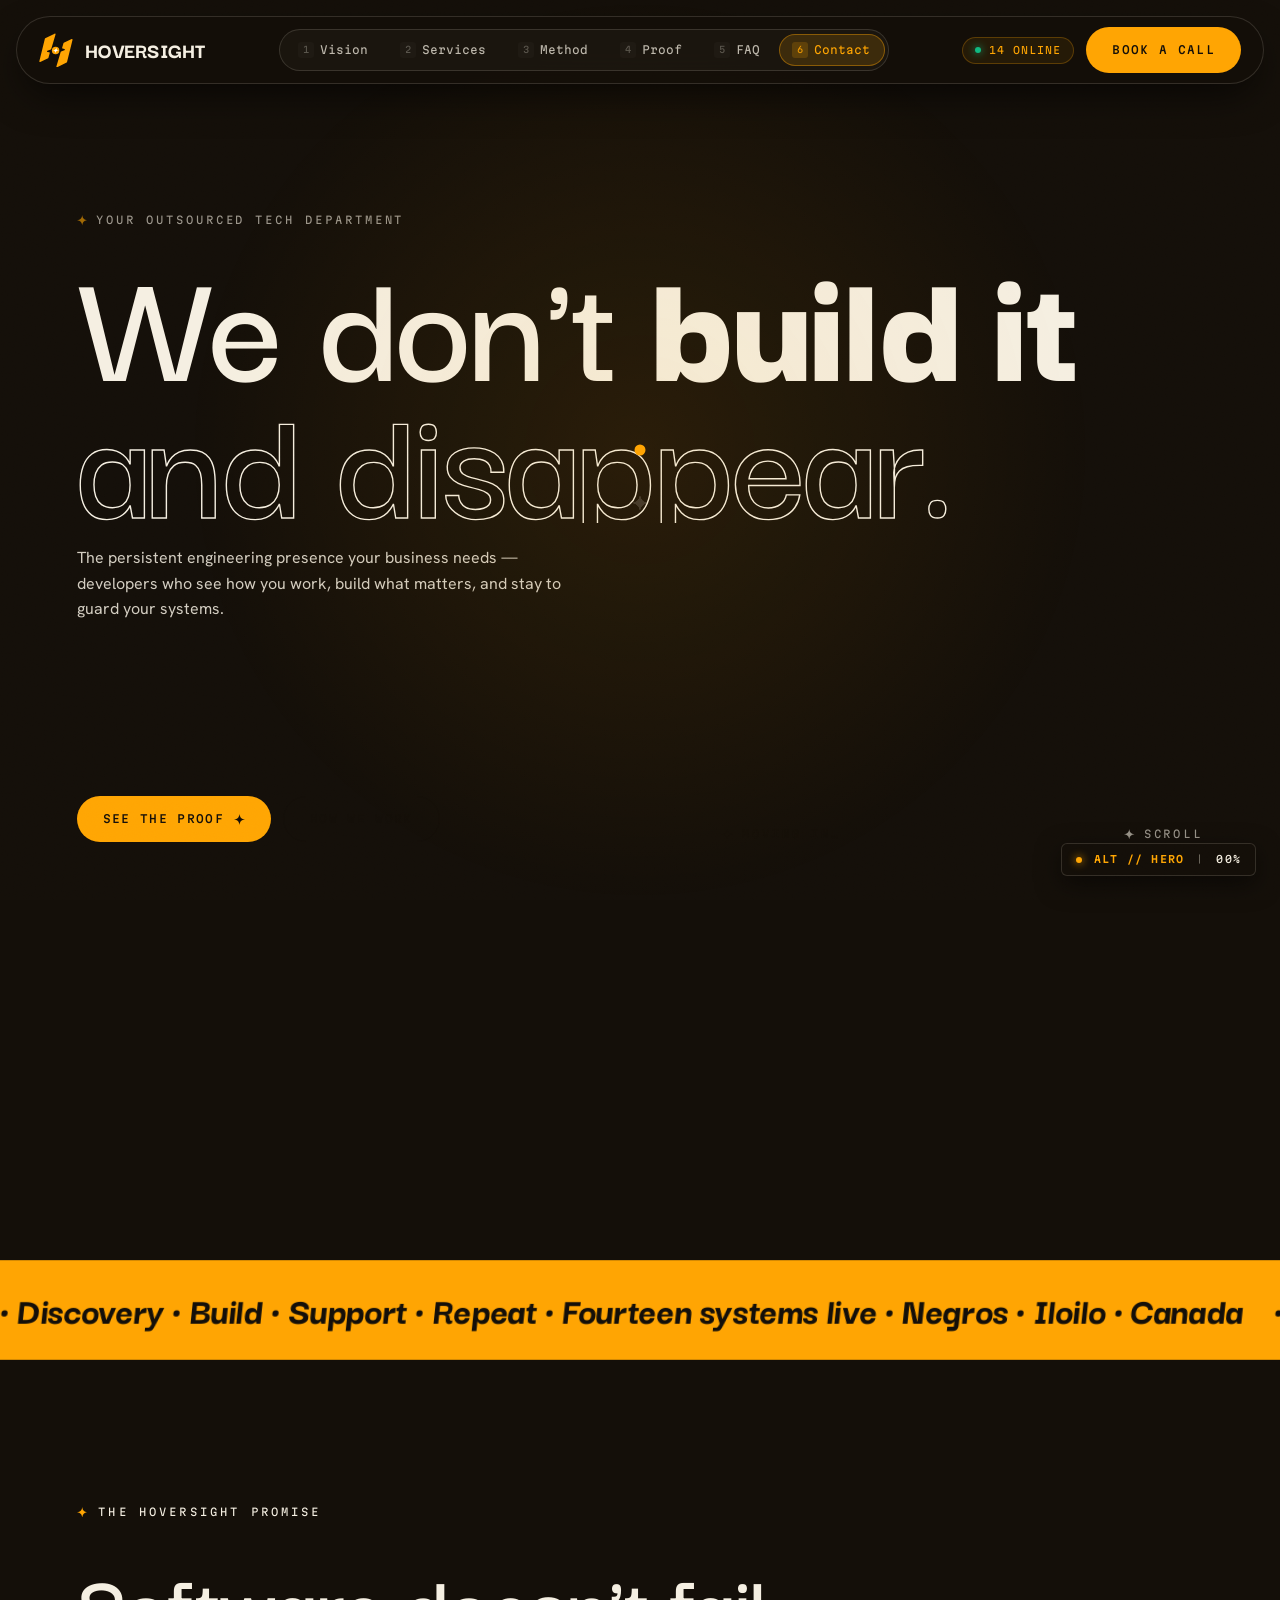
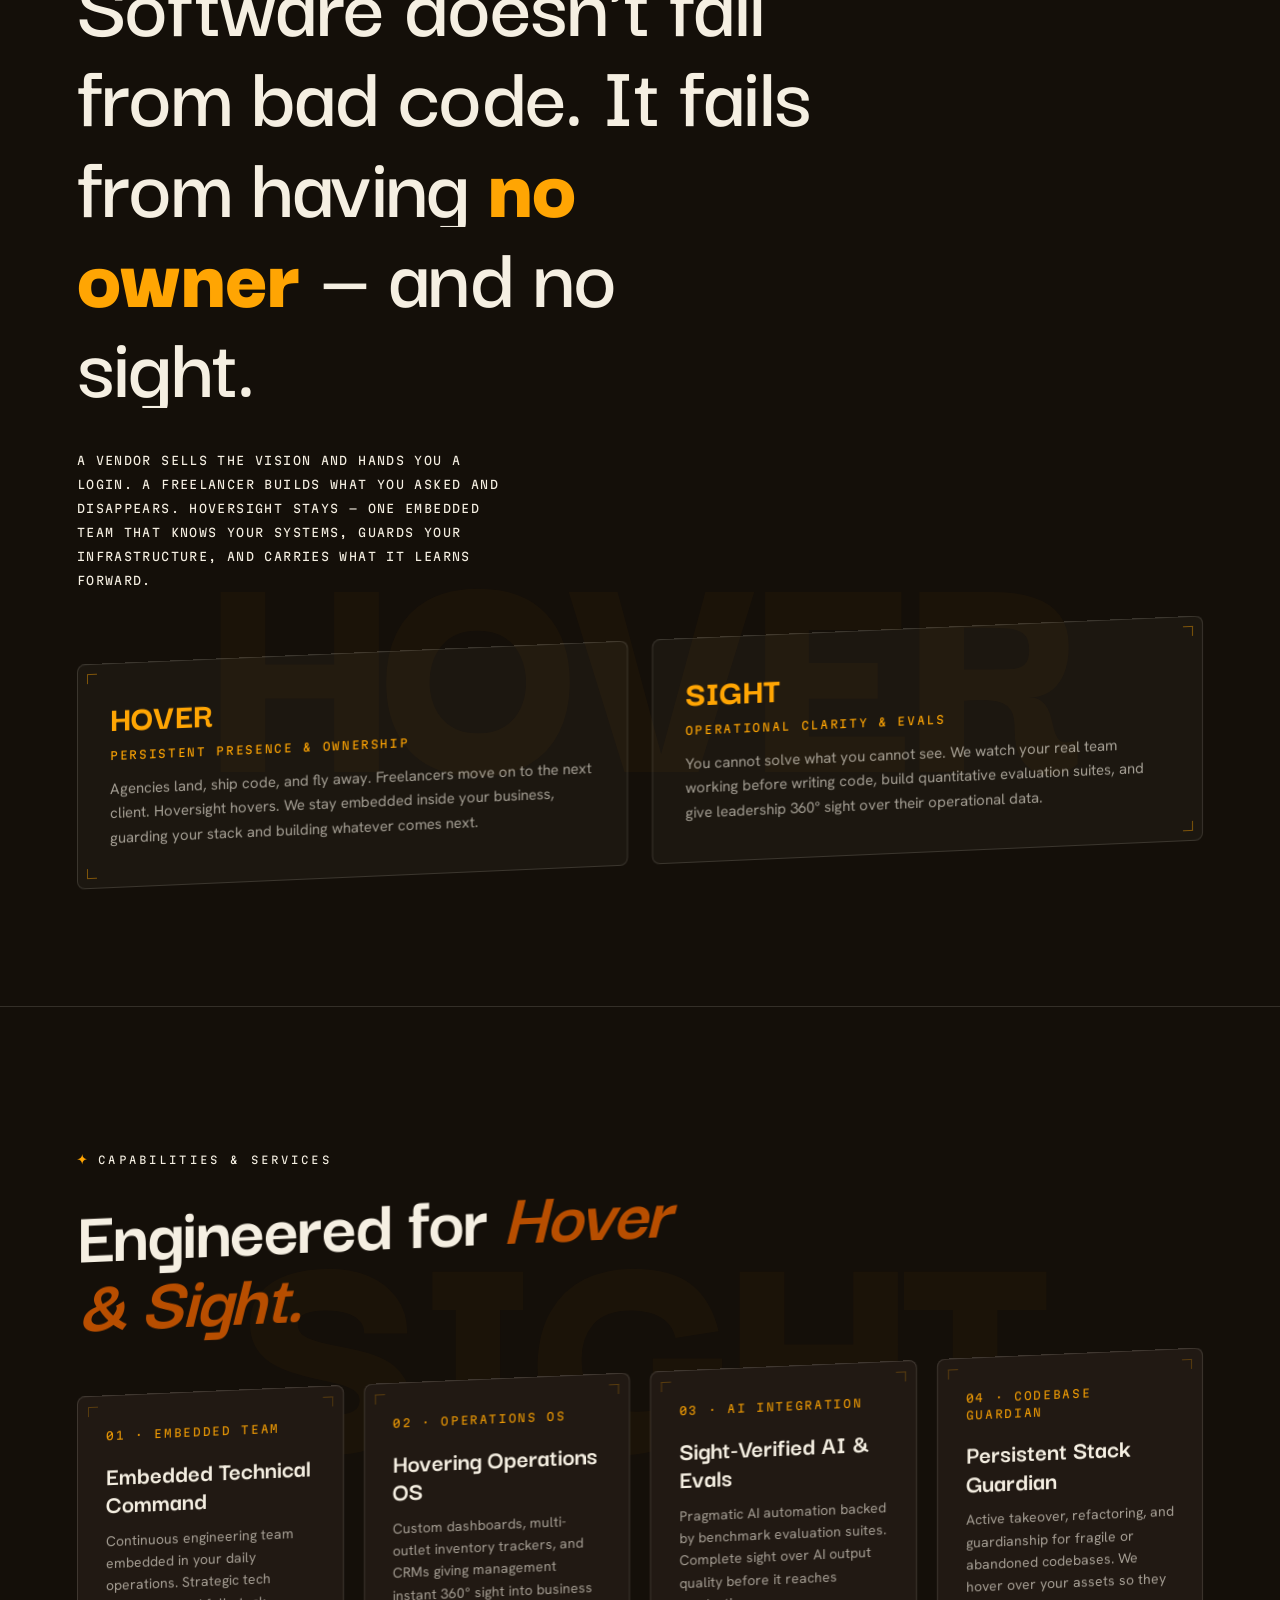
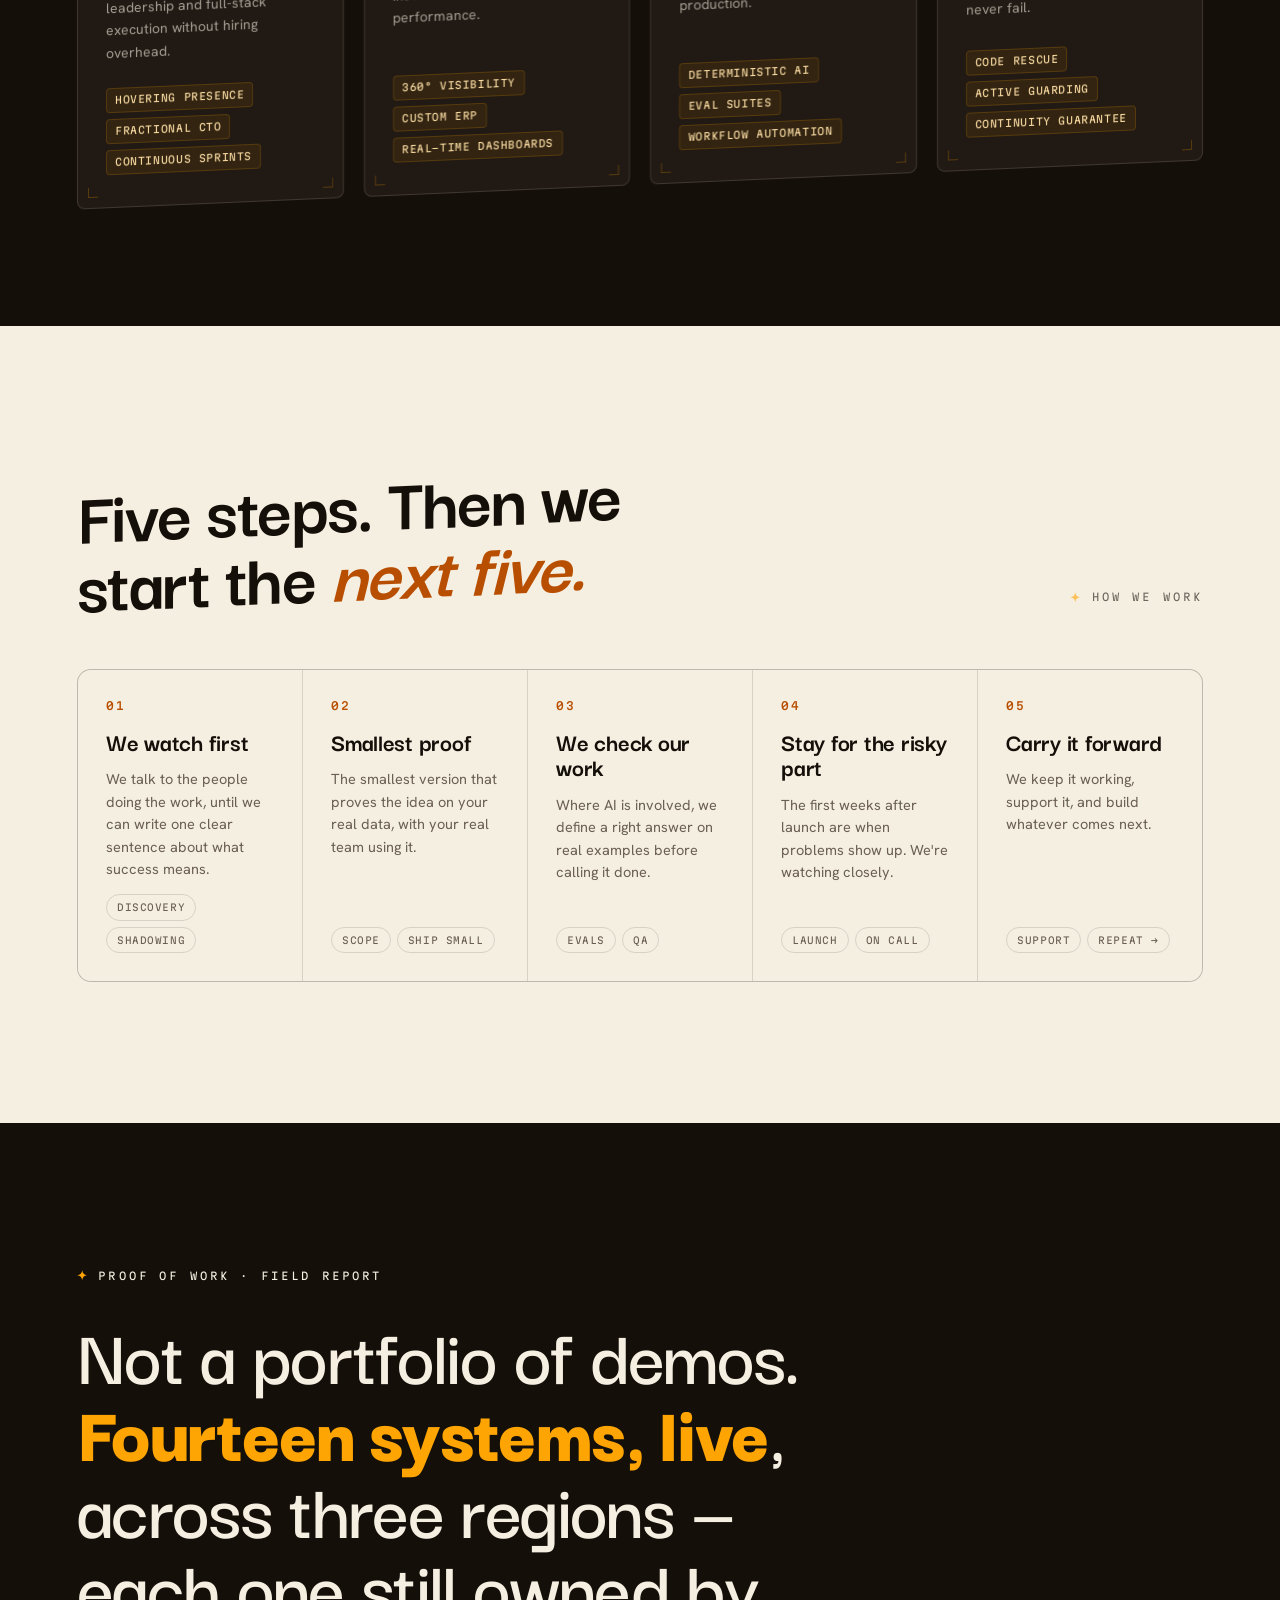
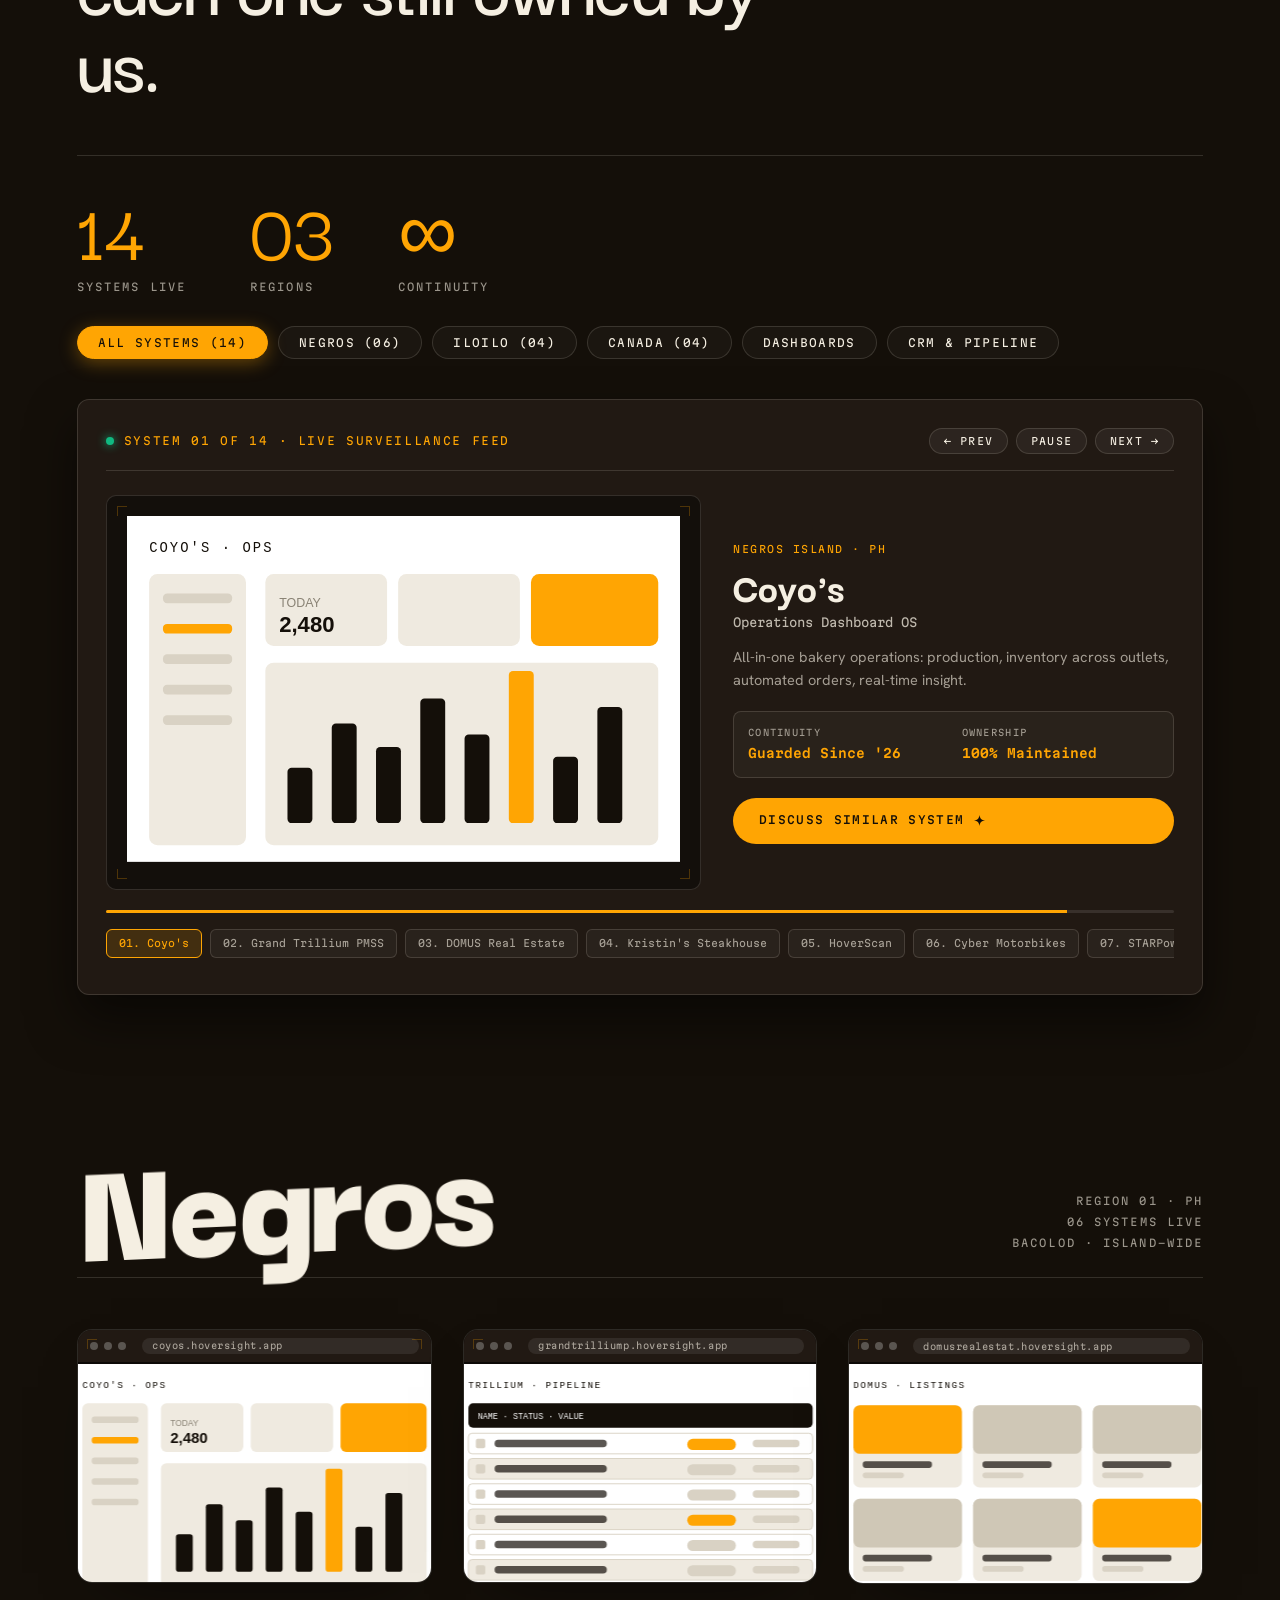
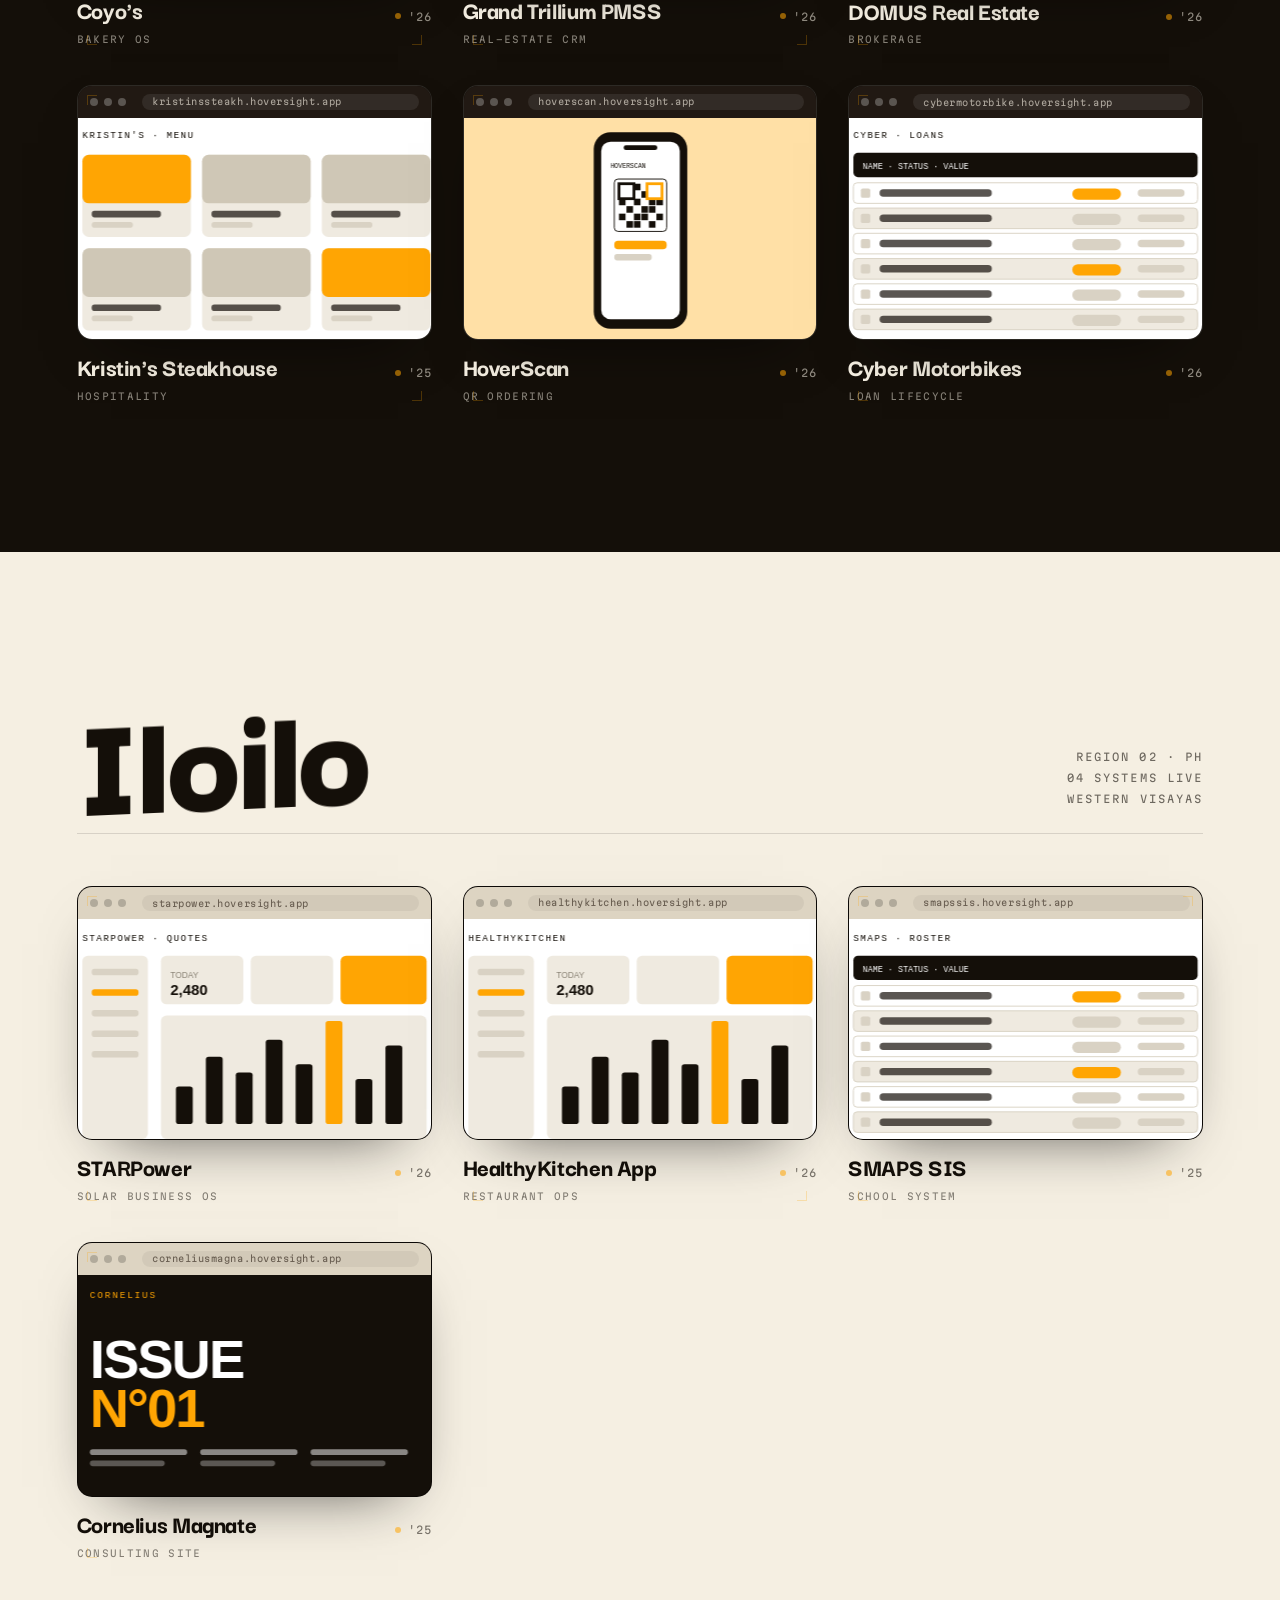
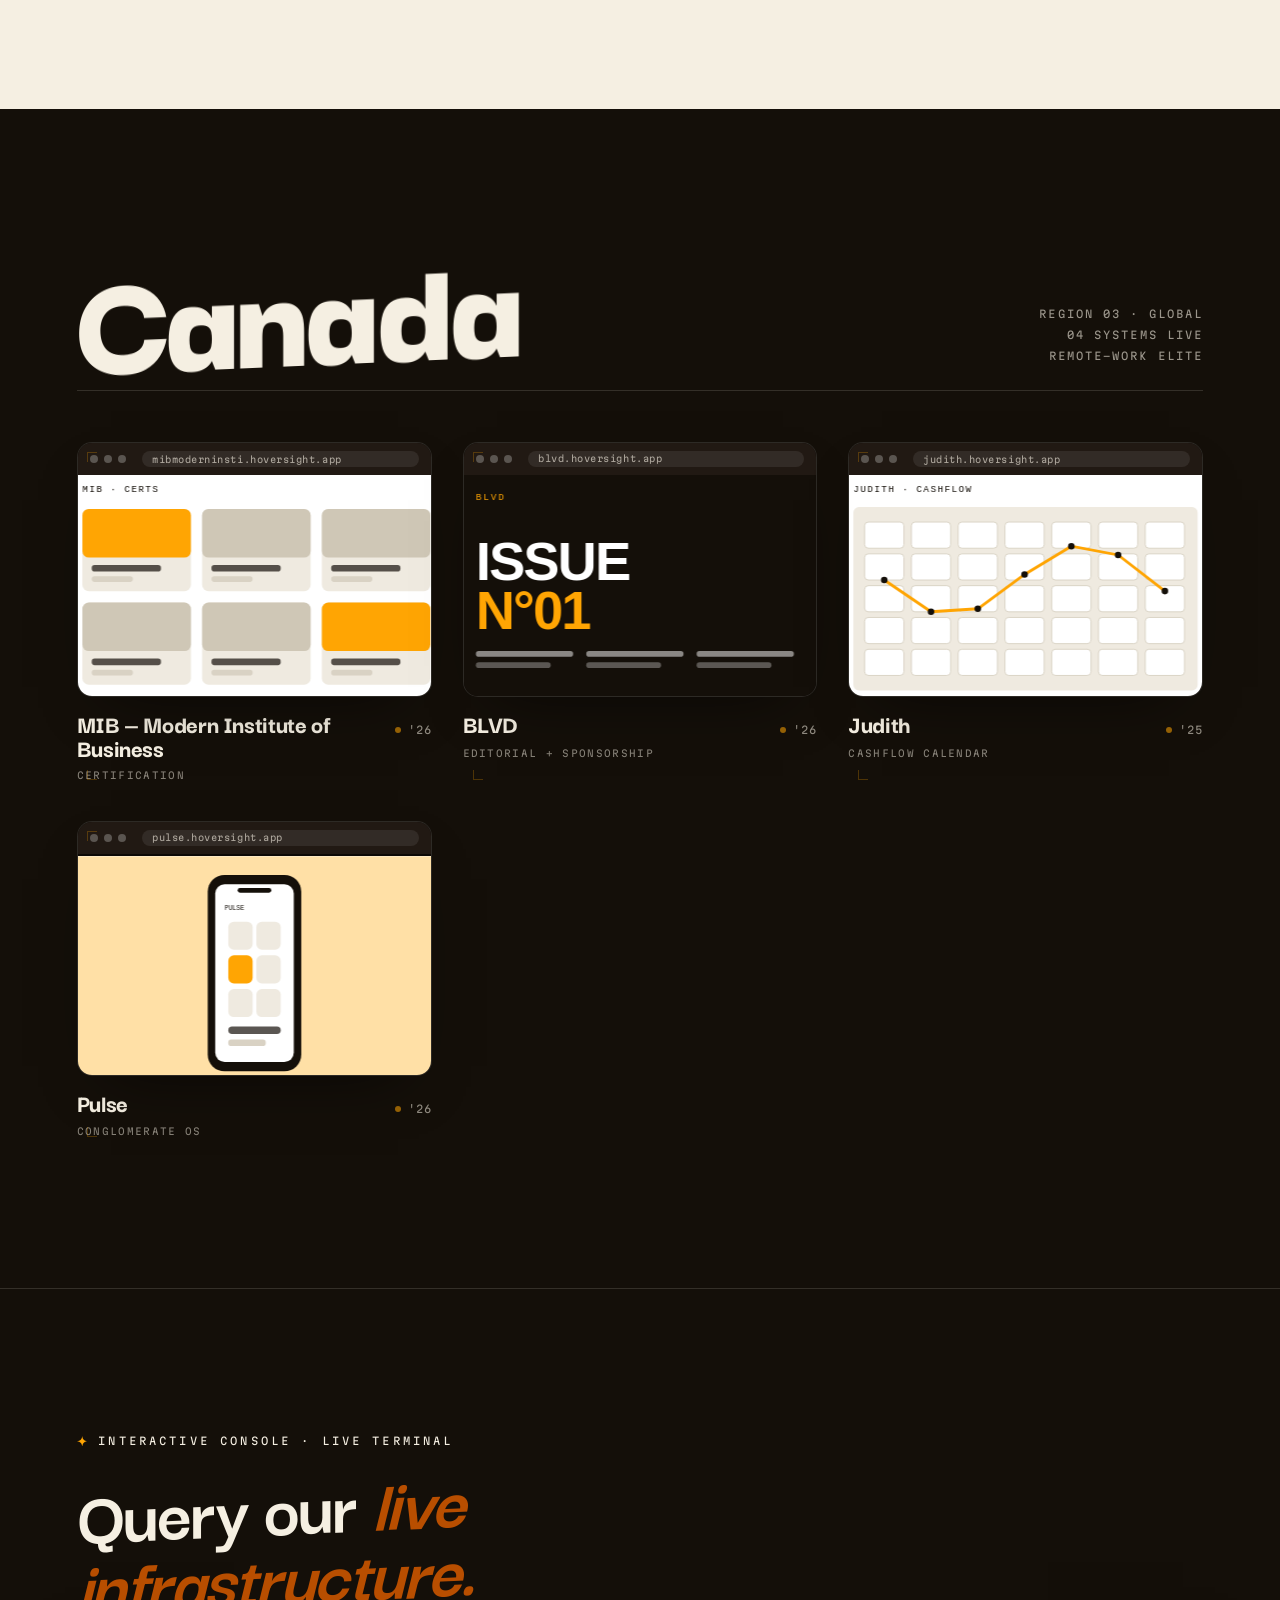
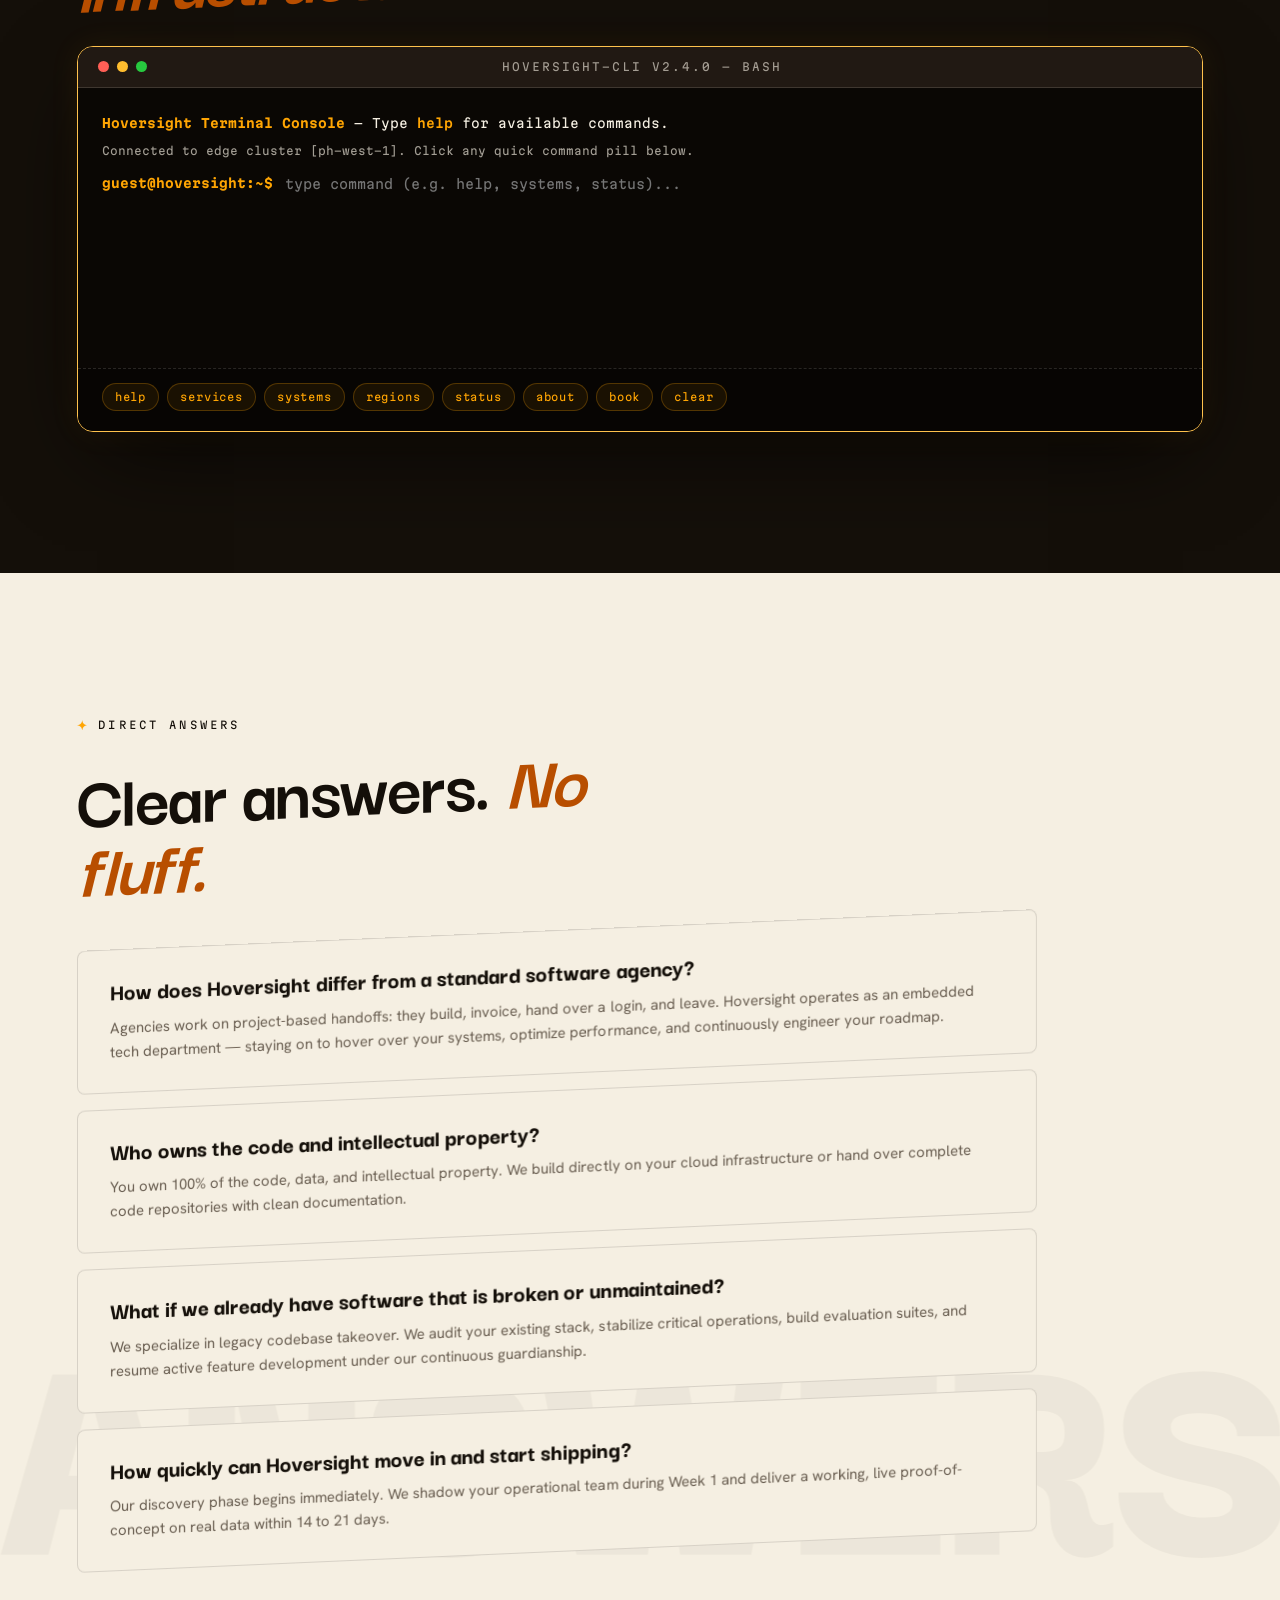
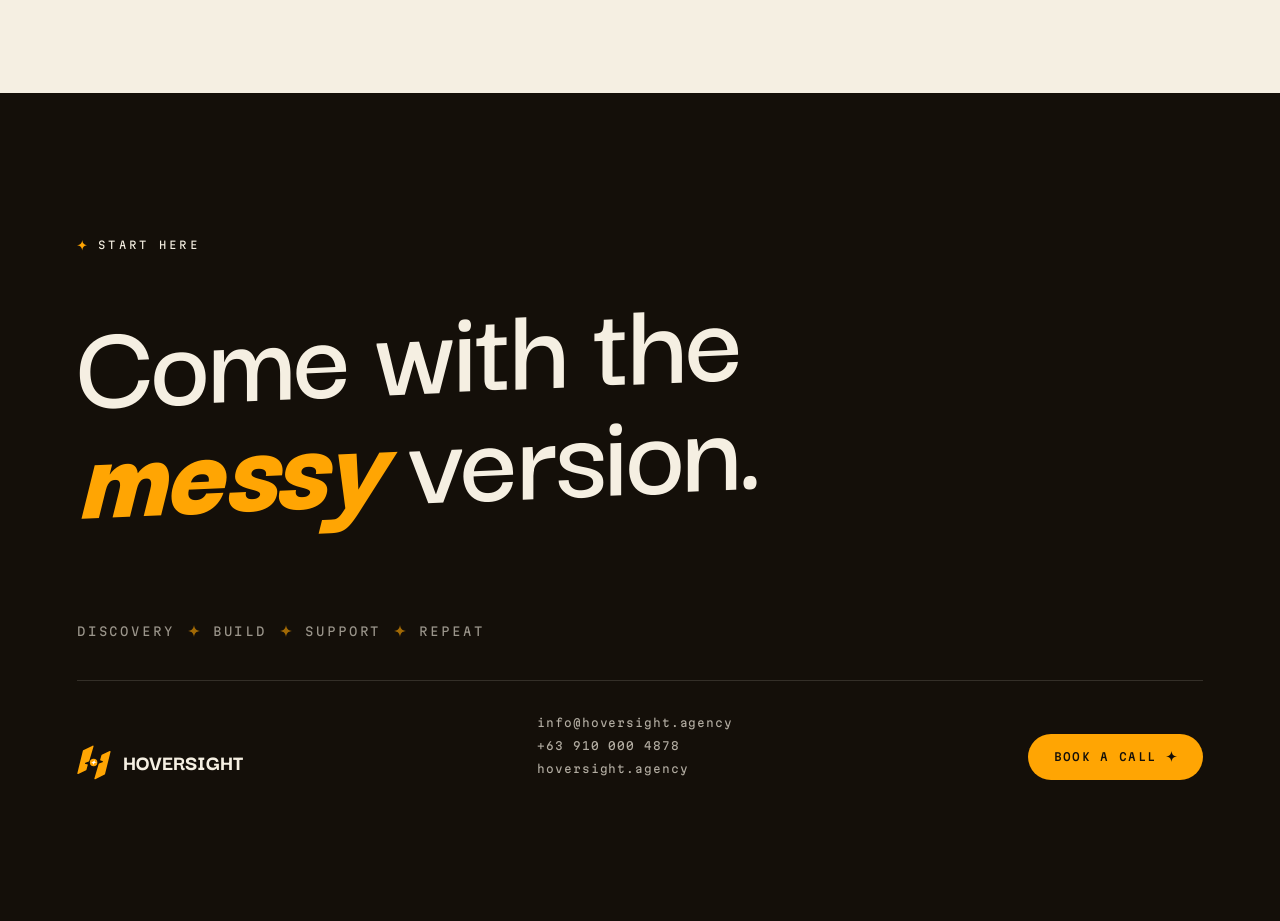
==== commit 8554bd1f: "Fix blank-page bug: close the unclosed <style> block The head <style> opened on line 13 had no match" ====
--- a/index.html
+++ b/index.html
@@ -2104,6 +2104,7 @@
       border-color: var(--amber);
       color: var(--amber);
     }
+  </style>
 </head>
 
 <body>
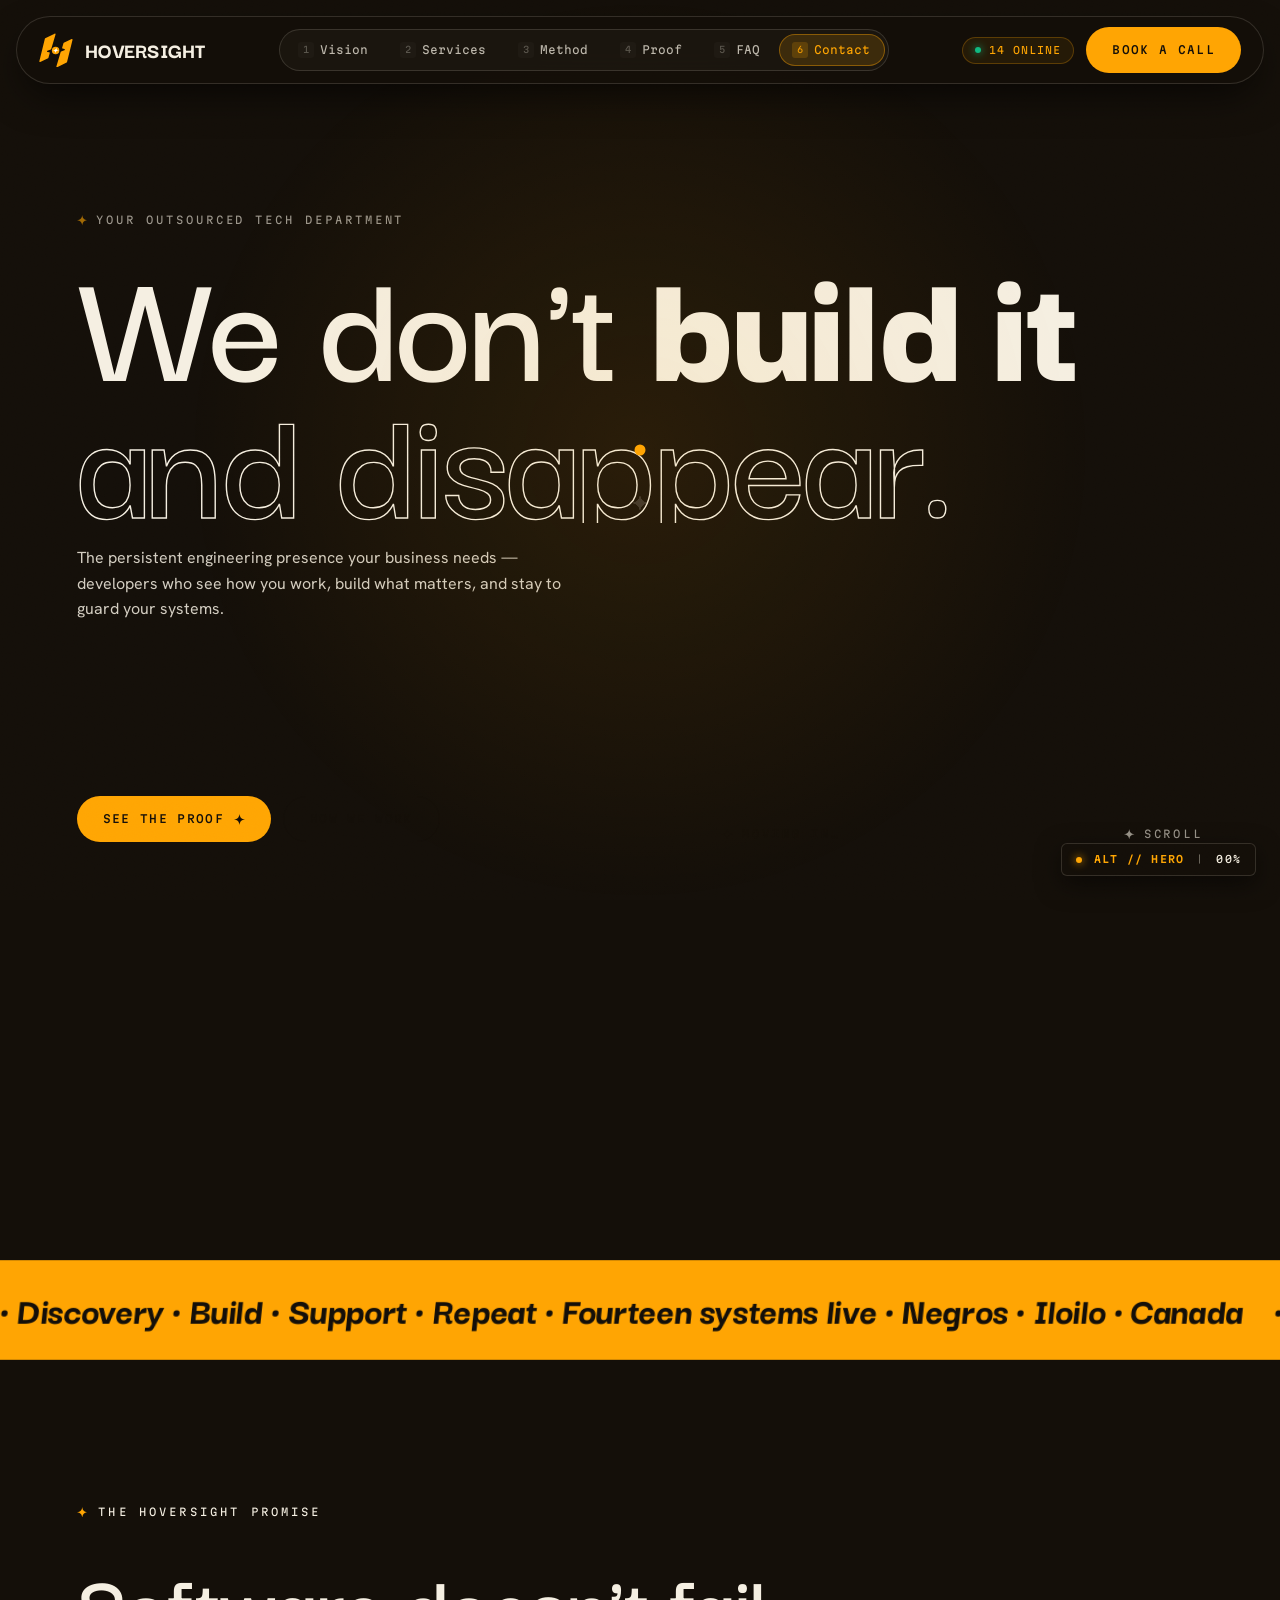
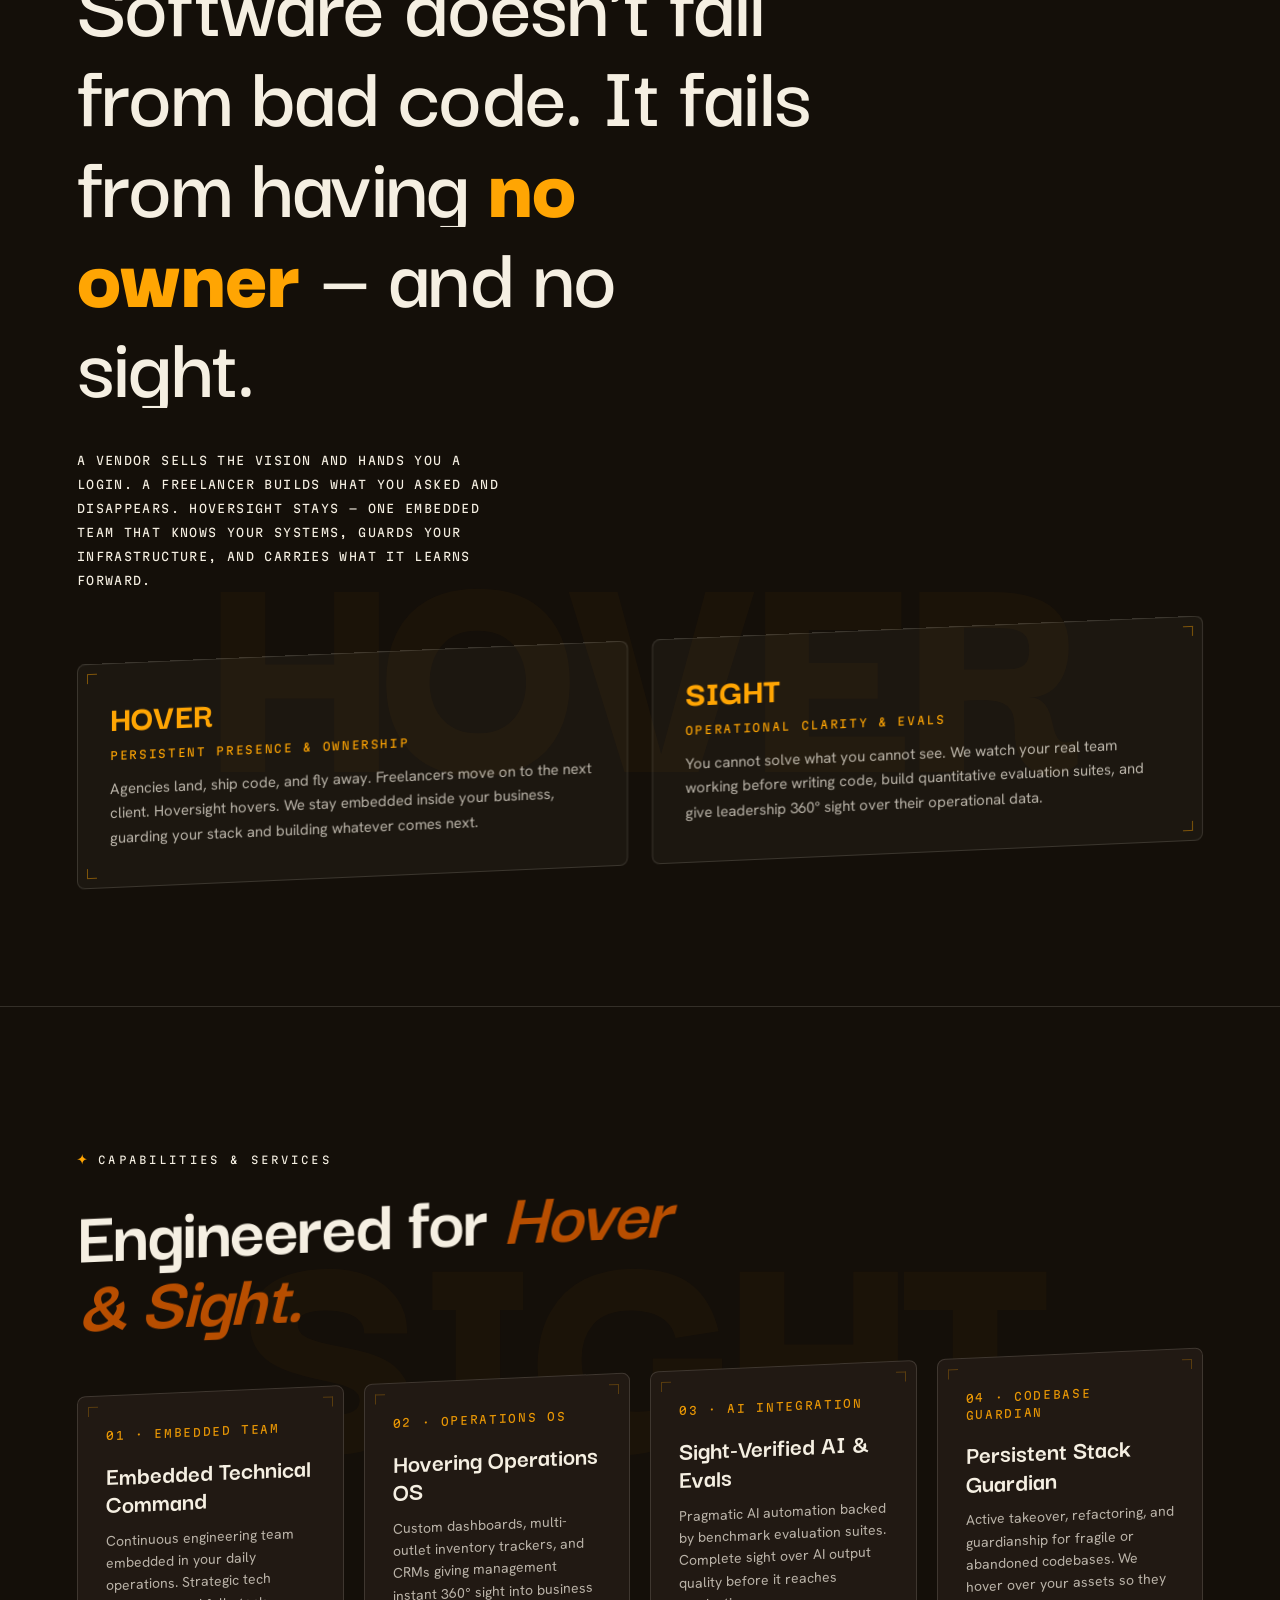
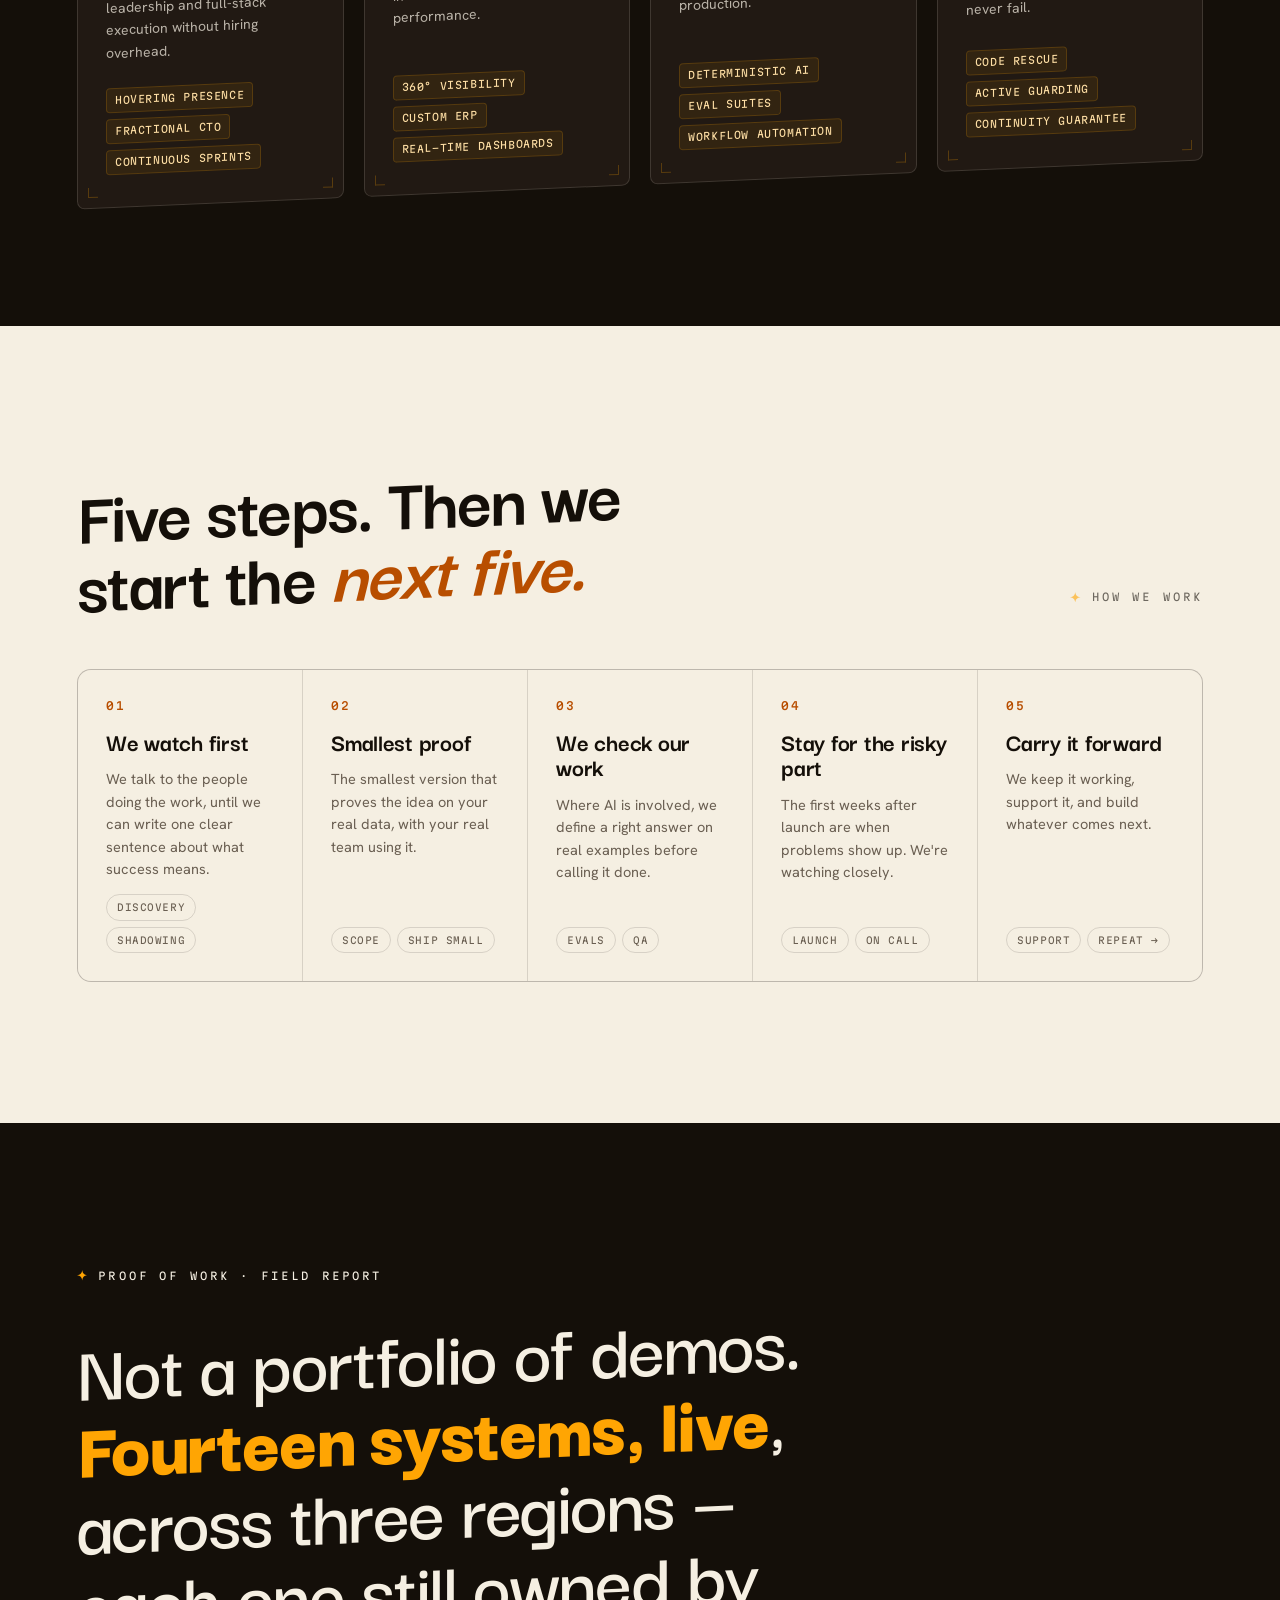
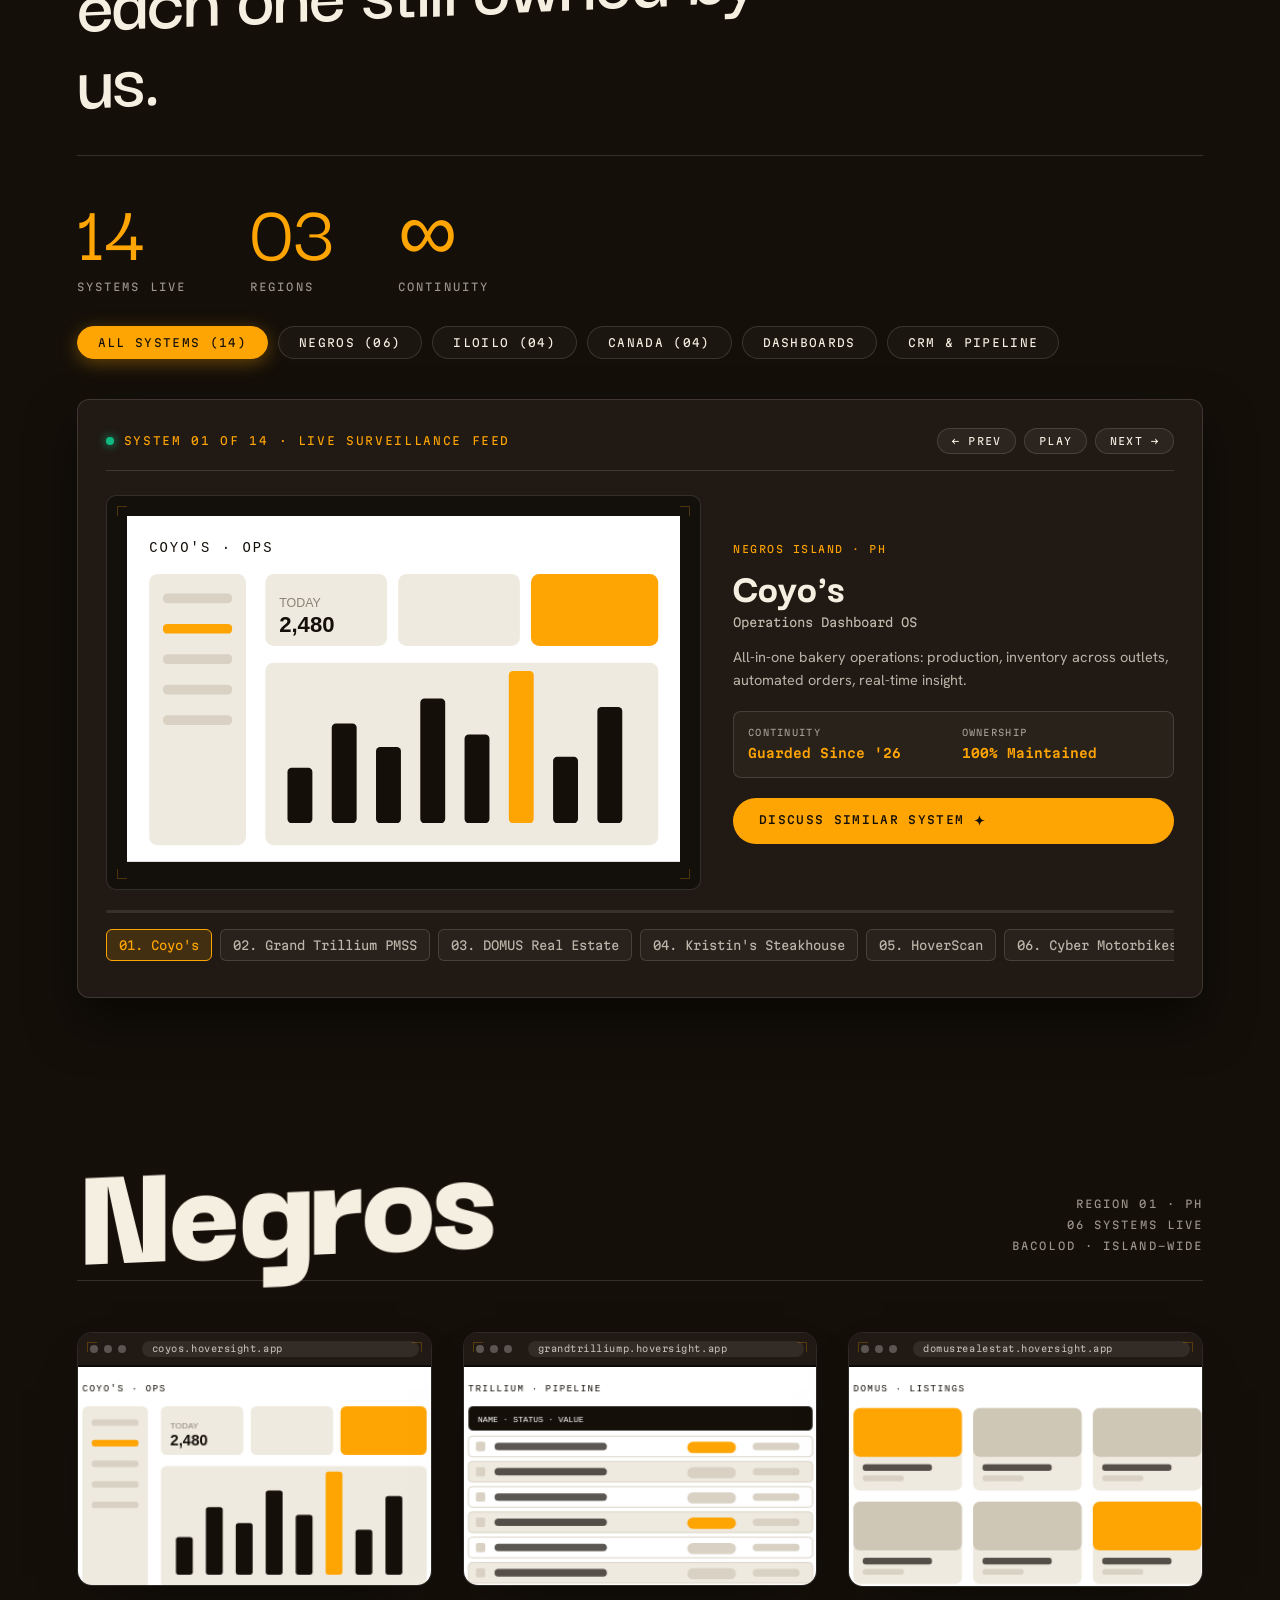
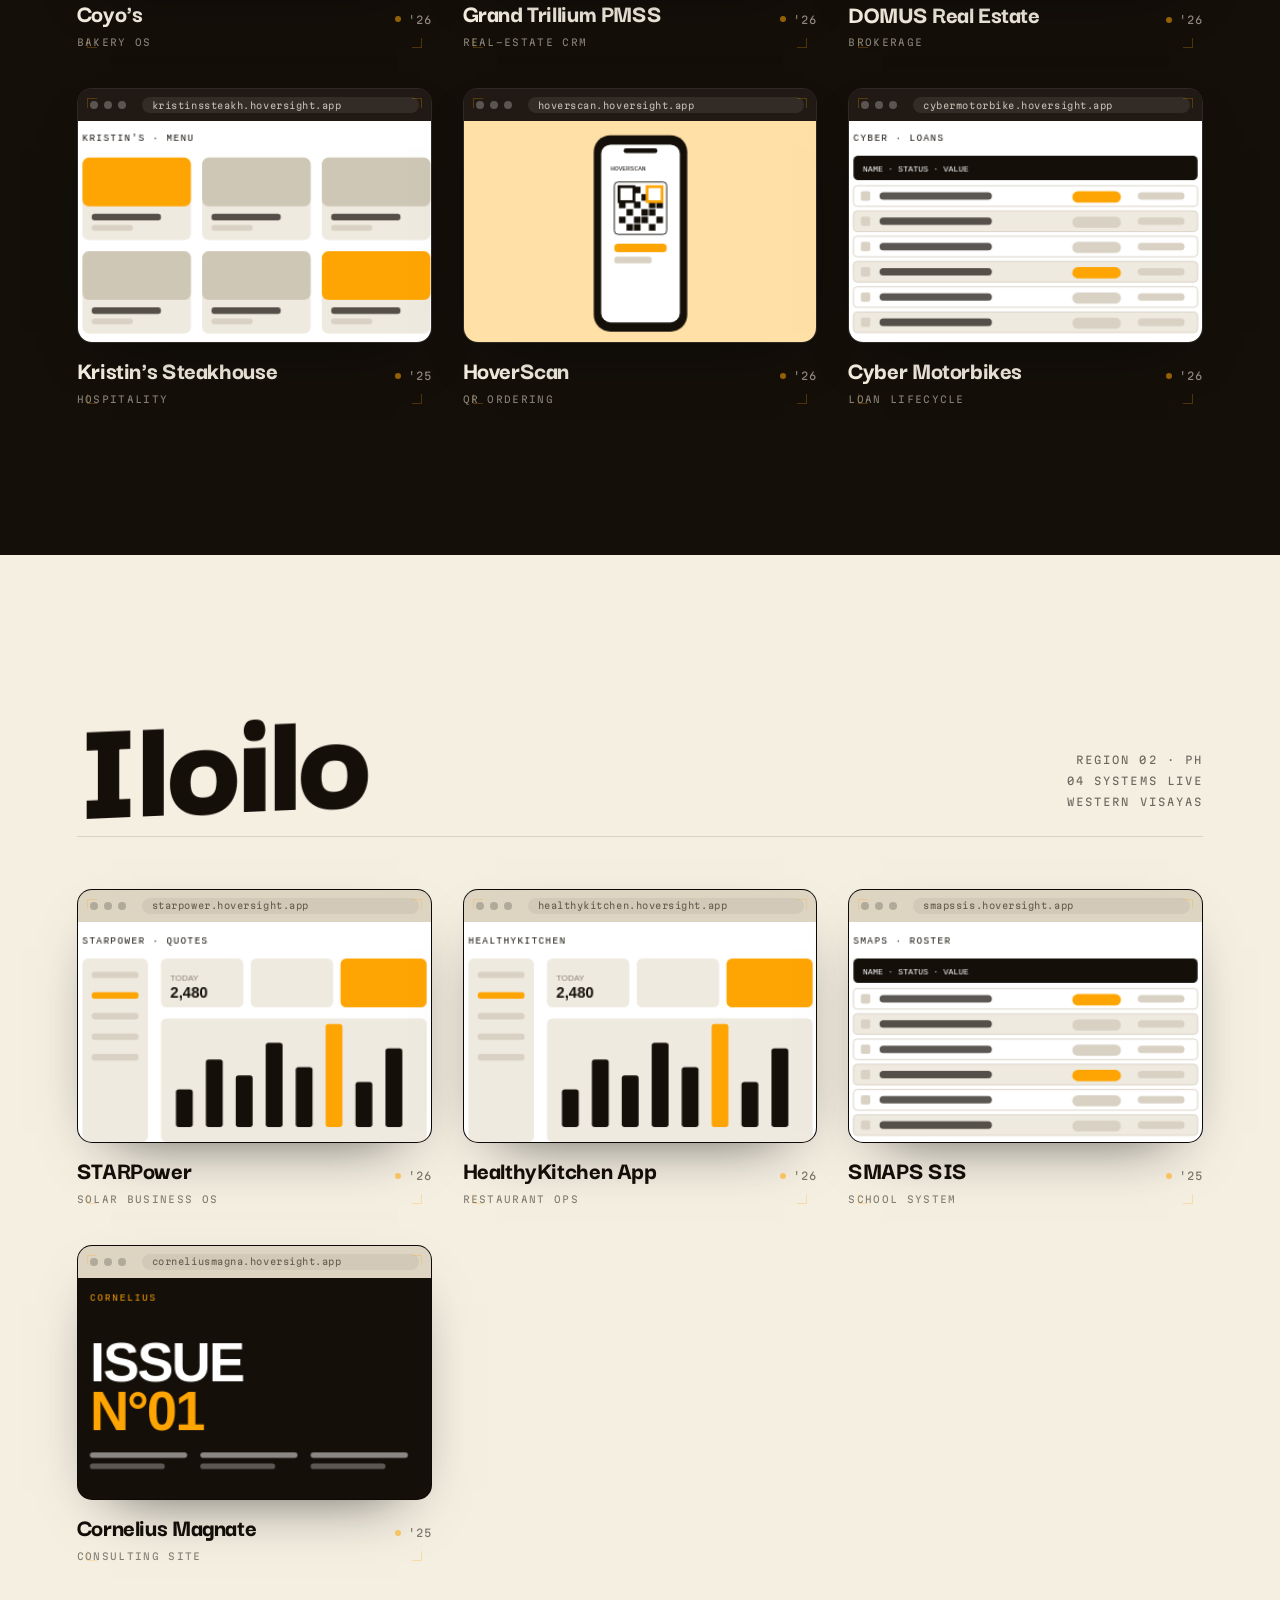
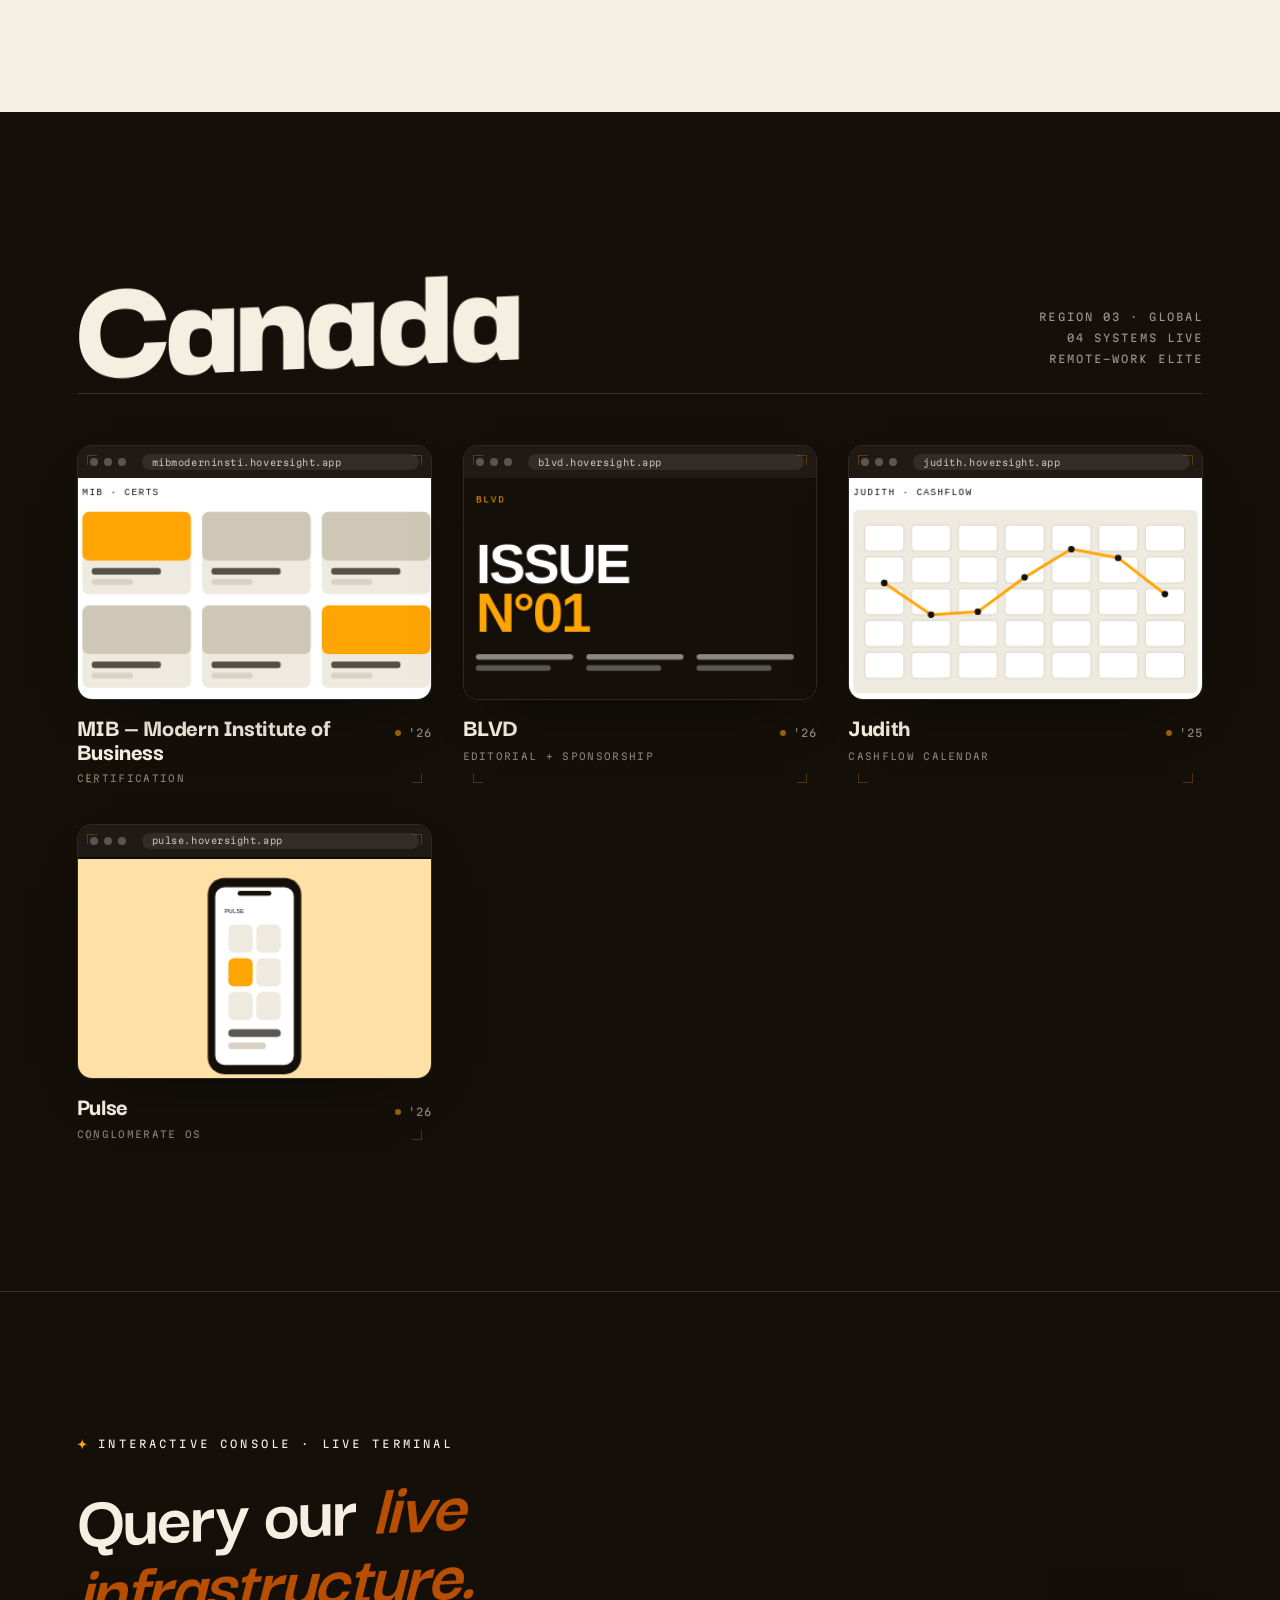
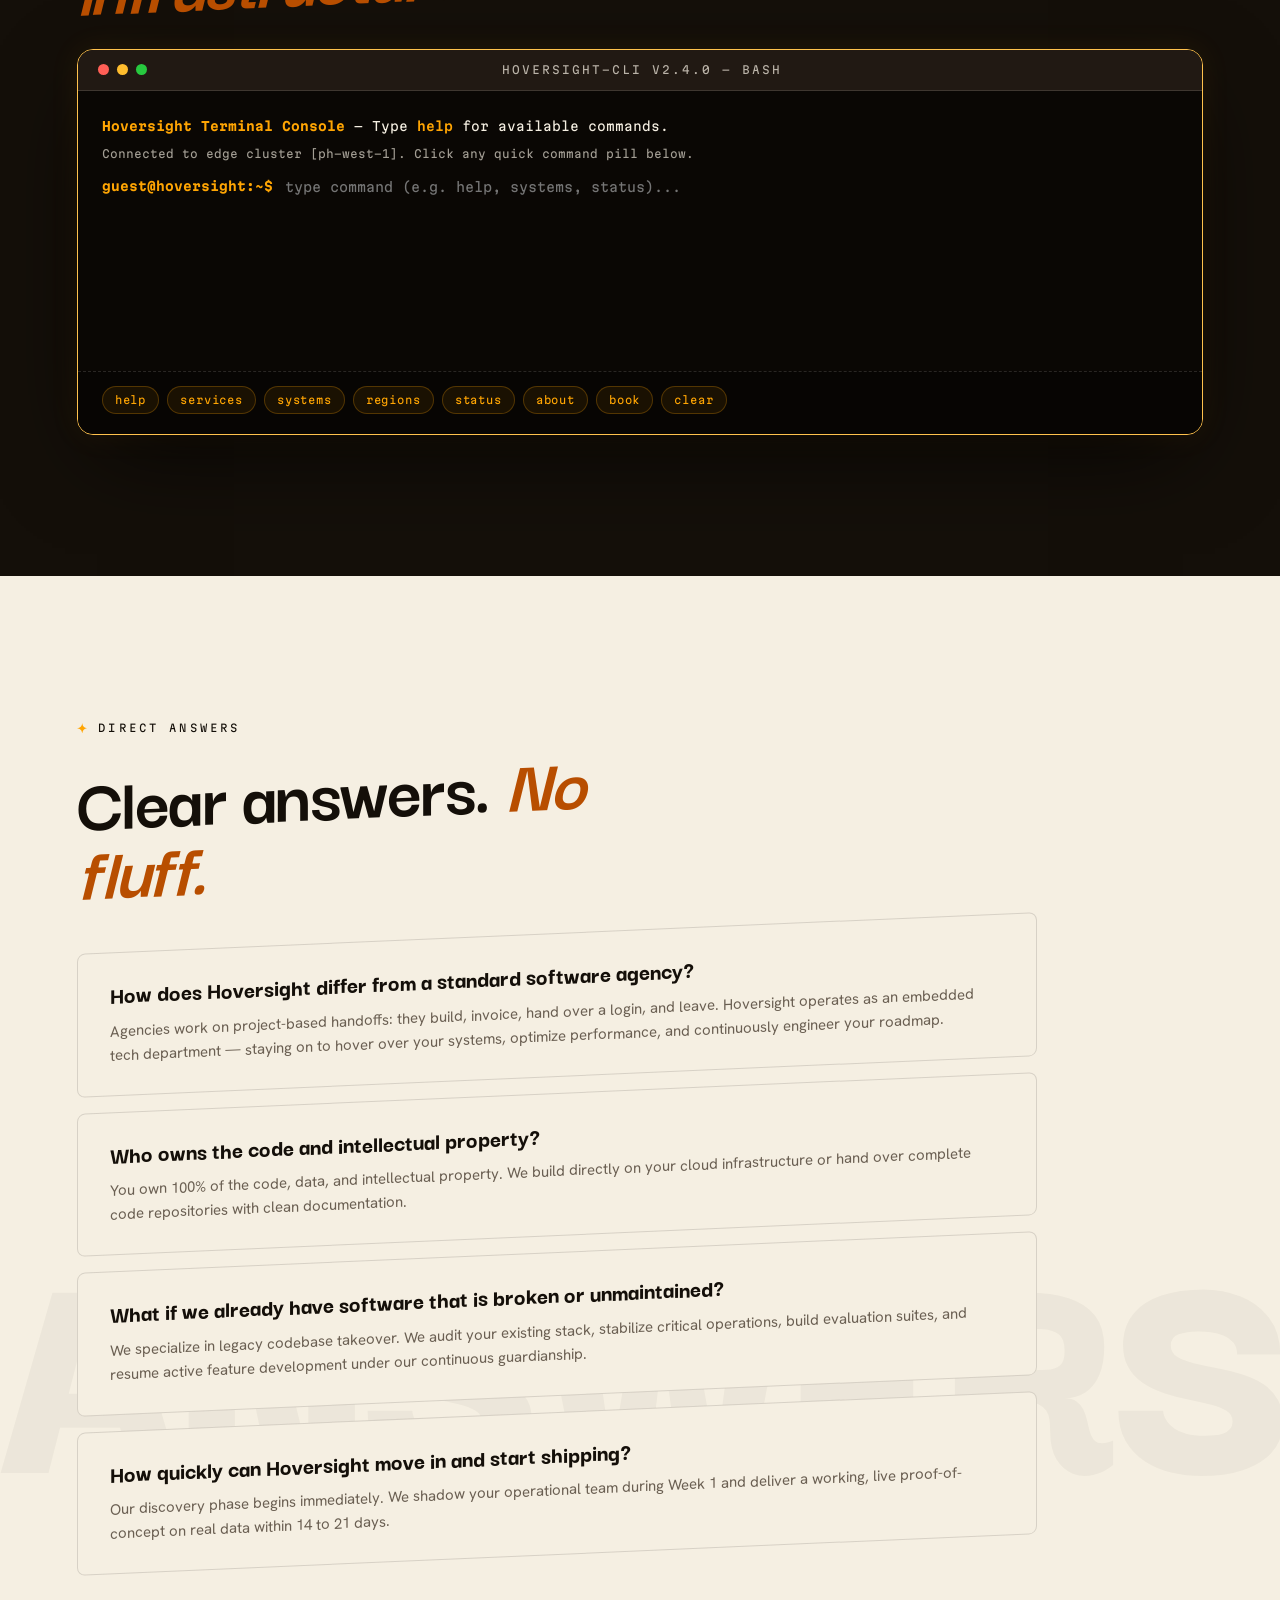
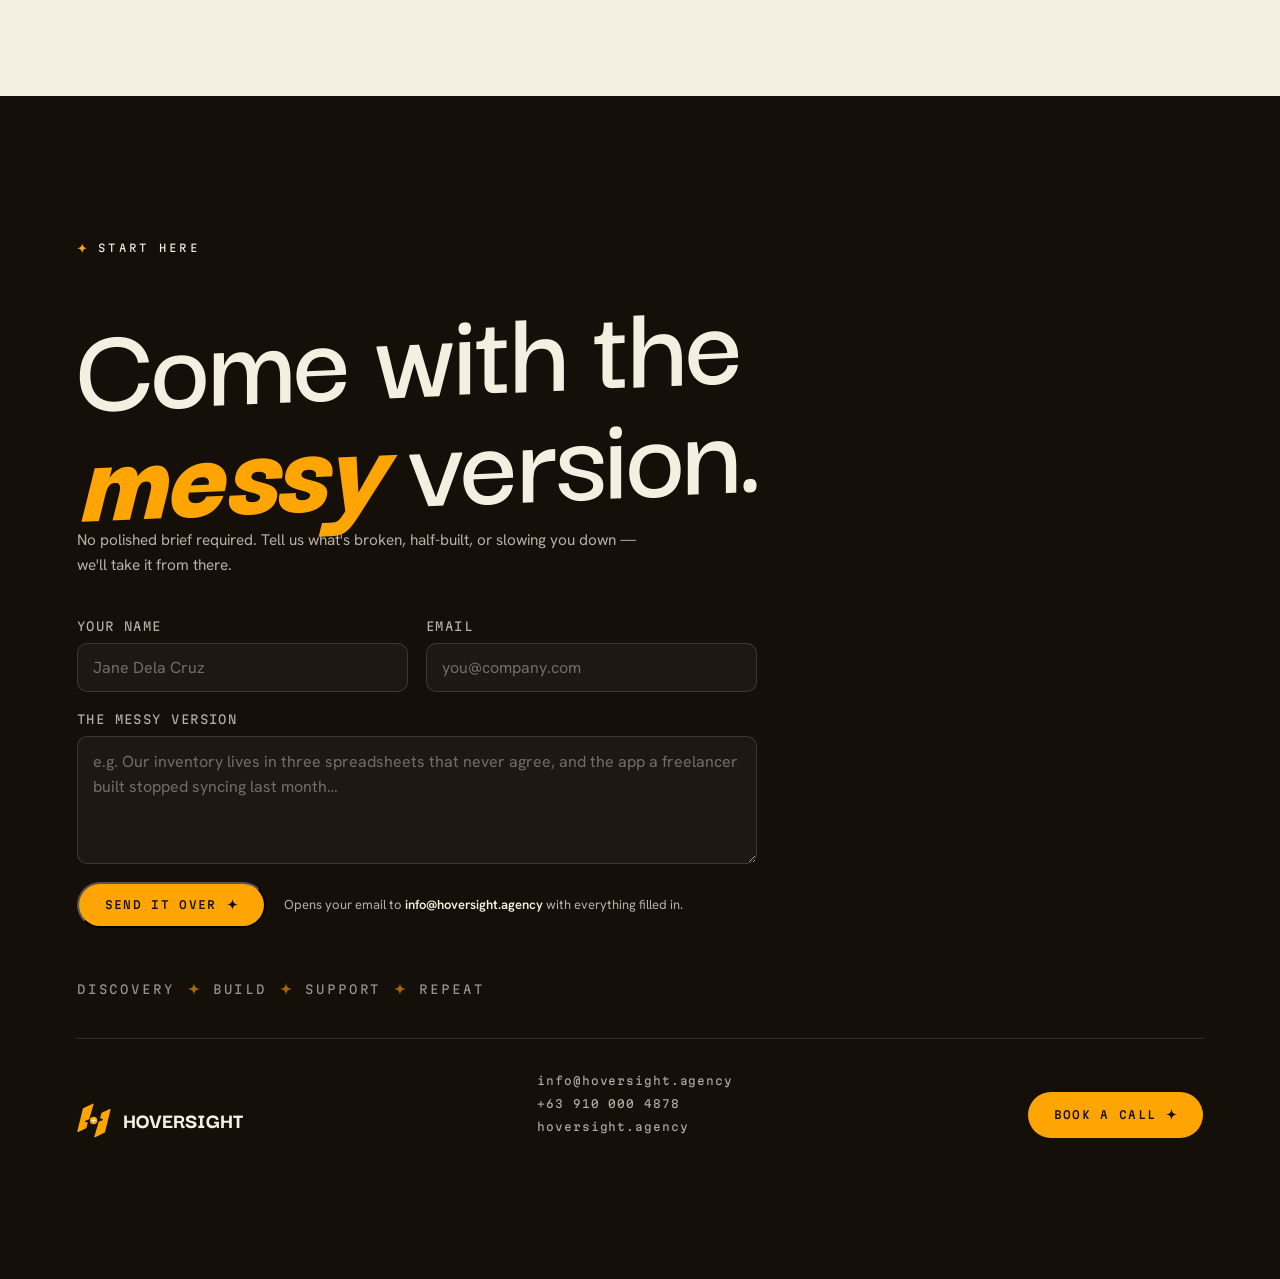
==== commit 1032142f: "UX/accessibility pass: hierarchy, proof deck, console, contact form Implements the design-review fix" ====
--- a/index.html
+++ b/index.html
@@ -20,7 +20,7 @@
       --ink-2: #211913;
       --paper: #F5EFE2;
       --paper-2: #E9E0CE;
-      --muted-d: rgba(245, 239, 226, .62);
+      --muted-d: rgba(245, 239, 226, .72);
       --muted-l: #6A5F52;
       --line-d: rgba(245, 239, 226, .14);
       --line-l: rgba(20, 15, 9, .13);
@@ -626,6 +626,21 @@
     .line-dark .dim {
       -webkit-text-stroke: 1.4px var(--paper);
       color: transparent
+    }
+
+    /* Fallback: if -webkit-text-stroke isn't supported, keep the word visible
+       instead of transparent (prevents an invisible headline segment). */
+    @supports not ((-webkit-text-stroke: 1px) or (text-stroke: 1px)) {
+      .line-dark .dim {
+        color: var(--paper);
+      }
+    }
+
+    /* Reduced motion / preview safety: render the ghosted word as a solid,
+       legible fill rather than relying on the stroke effect. */
+    .rmstatic .line-dark .dim {
+      -webkit-text-stroke: 0 !important;
+      color: var(--paper) !important;
     }
 
     .line-amber {
@@ -2087,7 +2102,7 @@
 
     .deck-thumb {
       font-family: var(--mono);
-      font-size: 10px;
+      font-size: 12px;
       padding: 6px 12px;
       border-radius: 6px;
       background: rgba(255, 255, 255, 0.04);
@@ -2103,6 +2118,98 @@
       background: rgba(255, 165, 3, 0.15);
       border-color: var(--amber);
       color: var(--amber);
+    }
+
+    /* ============ LEAD CAPTURE FORM ============ */
+    .lead-intro {
+      max-width: 560px;
+      margin-top: 18px;
+      font-size: clamp(15px, 1.2vw, 17px);
+      line-height: 1.6;
+      color: var(--muted-d);
+    }
+    .lead-form {
+      margin: 40px 0 52px;
+      max-width: 680px;
+    }
+    .lead-row {
+      display: grid;
+      grid-template-columns: 1fr 1fr;
+      gap: 18px;
+    }
+    .lead-field {
+      display: flex;
+      flex-direction: column;
+      margin-bottom: 18px;
+    }
+    .lead-field label {
+      font-family: var(--mono);
+      font-size: 12px;
+      letter-spacing: 0.12em;
+      text-transform: uppercase;
+      color: var(--muted-d);
+      margin-bottom: 8px;
+    }
+    .lead-field input,
+    .lead-field textarea {
+      font-family: var(--body);
+      font-size: 16px;
+      color: var(--paper);
+      background: rgba(255, 255, 255, 0.04);
+      border: 1px solid var(--line-d);
+      border-radius: 10px;
+      padding: 13px 15px;
+      width: 100%;
+      transition: border-color 0.2s, background 0.2s;
+    }
+    .lead-field textarea {
+      resize: vertical;
+      min-height: 108px;
+      line-height: 1.55;
+    }
+    .lead-field input::placeholder,
+    .lead-field textarea::placeholder {
+      color: rgba(245, 239, 226, 0.4);
+    }
+    .lead-field input:focus,
+    .lead-field textarea:focus {
+      outline: none;
+      border-color: var(--amber);
+      background: rgba(255, 165, 3, 0.06);
+    }
+    .lead-field input:user-invalid,
+    .lead-field textarea:user-invalid {
+      border-color: #e2603f;
+    }
+    .lead-hp {
+      position: absolute;
+      left: -9999px;
+      width: 1px;
+      height: 1px;
+      overflow: hidden;
+    }
+    .lead-actions {
+      display: flex;
+      align-items: center;
+      gap: 18px;
+      flex-wrap: wrap;
+      margin-top: 4px;
+    }
+    .lead-note {
+      font-size: 13px;
+      color: var(--muted-d);
+    }
+    .lead-note b { color: var(--paper); font-weight: 600; }
+    .lead-status {
+      margin-top: 16px;
+      font-family: var(--mono);
+      font-size: 13px;
+      letter-spacing: 0.03em;
+      color: var(--amber);
+    }
+    .lead-status.err { color: #e2603f; }
+    @media (max-width: 640px) {
+      .lead-row { grid-template-columns: 1fr; gap: 0; }
     }
   </style>
 </head>
@@ -2205,7 +2312,7 @@
         <div style="position:relative">
           <h1 class="line line-dark"><span class="ln"><i>We don't <b>build&nbsp;it</b></i></span><span
               class="ln"><i><span class="dim">and disappear.</span></i></span></h1>
-          <h1 class="line line-amber">We move in & hover.</h1>
+          <div class="line line-amber">We move in & hover.</div>
         </div>
         <p class="hero-sub">The persistent engineering presence your business needs — developers who see how you work, build what matters, and stay to guard your systems.</p>
       </div>
@@ -2322,8 +2429,8 @@
 
   <section class="dark proof-intro" id="proof">
     <div class="eyebrow rv"><span class="sk"></span>Proof of work · field report</div>
-    <p class="big rv">Not a portfolio of demos. <b>Fourteen systems, live</b>, across three regions — each one still
-      owned by us.</p>
+    <h2 class="big rv">Not a portfolio of demos. <b>Fourteen systems, live</b>, across three regions — each one still
+      owned by us.</h2>
     <div class="stats rv">
       <div class="stat">
         <div class="n" data-count="14">14</div>
@@ -2357,7 +2464,7 @@
         </div>
         <div class="deck-controls">
           <button class="deck-btn" id="deckPrev" aria-label="Previous System">&larr; PREV</button>
-          <button class="deck-btn play-btn" id="deckPause" aria-label="Pause Auto-Play">PAUSE</button>
+          <button class="deck-btn play-btn" id="deckPause" aria-label="Play auto-rotation">PLAY</button>
           <button class="deck-btn" id="deckNext" aria-label="Next System">NEXT &rarr;</button>
         </div>
       </div>
@@ -2439,21 +2546,21 @@
       <div class="term-body" id="termBody">
         <div class="term-line"><span class="amber-bold">Hoversight Terminal Console</span> — Type <span class="cmd">help</span> for available commands.</div>
         <div class="term-line" style="opacity:0.65; font-size:11px">Connected to edge cluster [ph-west-1]. Click any quick command pill below.</div>
-        <div class="term-output" id="termOutput"></div>
+        <div class="term-output" id="termOutput" role="log" aria-live="polite" aria-label="Terminal output"></div>
         <div class="term-input-row">
           <span class="term-prompt">guest@hoversight:~$</span>
           <input type="text" class="term-input" id="termInput" placeholder="type command (e.g. help, systems, status)..." autocomplete="off" spellcheck="false">
         </div>
       </div>
-      <div class="term-pills">
-        <span class="term-pill" data-cmd="help">help</span>
-        <span class="term-pill" data-cmd="services">services</span>
-        <span class="term-pill" data-cmd="systems">systems</span>
-        <span class="term-pill" data-cmd="regions">regions</span>
-        <span class="term-pill" data-cmd="status">status</span>
-        <span class="term-pill" data-cmd="about">about</span>
-        <span class="term-pill" data-cmd="book">book</span>
-        <span class="term-pill" data-cmd="clear">clear</span>
+      <div class="term-pills" role="group" aria-label="Quick terminal commands">
+        <span class="term-pill" role="button" tabindex="0" data-cmd="help">help</span>
+        <span class="term-pill" role="button" tabindex="0" data-cmd="services">services</span>
+        <span class="term-pill" role="button" tabindex="0" data-cmd="systems">systems</span>
+        <span class="term-pill" role="button" tabindex="0" data-cmd="regions">regions</span>
+        <span class="term-pill" role="button" tabindex="0" data-cmd="status">status</span>
+        <span class="term-pill" role="button" tabindex="0" data-cmd="about">about</span>
+        <span class="term-pill" role="button" tabindex="0" data-cmd="book">book</span>
+        <span class="term-pill" role="button" tabindex="0" data-cmd="clear">clear</span>
       </div>
     </div>
   </section>
@@ -2488,7 +2595,33 @@
     <div>
       <div class="eyebrow rv" style="margin-bottom:34px"><span class="sk"></span>Start here</div>
       <h2 class="rv">Come with the <span class="aw">messy</span> version.</h2>
+      <p class="lead-intro rv">No polished brief required. Tell us what's broken, half-built, or slowing you down — we'll take it from there.</p>
     </div>
+
+    <form class="lead-form rv" id="leadForm" novalidate>
+      <div class="lead-row">
+        <div class="lead-field">
+          <label for="leadName">Your name</label>
+          <input type="text" id="leadName" name="name" autocomplete="name" required maxlength="120" placeholder="Jane Dela Cruz">
+        </div>
+        <div class="lead-field">
+          <label for="leadEmail">Email</label>
+          <input type="email" id="leadEmail" name="email" autocomplete="email" required maxlength="160" placeholder="you@company.com" inputmode="email">
+        </div>
+      </div>
+      <div class="lead-field">
+        <label for="leadMsg">The messy version</label>
+        <textarea id="leadMsg" name="message" rows="4" required maxlength="1500" placeholder="e.g. Our inventory lives in three spreadsheets that never agree, and the app a freelancer built stopped syncing last month…"></textarea>
+      </div>
+      <!-- honeypot: real people leave this empty -->
+      <div class="lead-hp" aria-hidden="true"><label for="leadCompanyUrl">Company URL</label><input type="text" id="leadCompanyUrl" name="company_url" tabindex="-1" autocomplete="off"></div>
+      <div class="lead-actions">
+        <button type="submit" class="cta" id="leadSubmit">Send it over <span class="sk"></span></button>
+        <span class="lead-note">Opens your email to <b>info@hoversight.agency</b> with everything filled in.</span>
+      </div>
+      <p class="lead-status" id="leadStatus" role="status" aria-live="polite" hidden></p>
+    </form>
+
     <div class="rv">
       <div class="loop" style="margin-bottom:40px"><span>Discovery</span><span class="sk"></span><span>Build</span><span
           class="sk"></span><span>Support</span><span class="sk"></span><span>Repeat</span></div>
@@ -2646,7 +2779,7 @@
     }
 
     let deckIdx = 0;
-    let deckIsPlaying = true;
+    let deckIsPlaying = false; /* auto-rotation off by default: the deck no longer hijacks attention; users opt in with PLAY. Never runs under reduced motion. */
     let deckTimer = null;
     let deckProgressTimer = null;
     let progressPct = 0;
@@ -2719,7 +2852,7 @@
       clearInterval(deckProgressTimer);
       progressPct = 0;
 
-      if (deckIsPlaying) {
+      if (deckIsPlaying && !rm) {
         deckProgressTimer = setInterval(() => {
           progressPct += 2.5;
           if (deckProgressFill) deckProgressFill.style.width = progressPct + '%';
@@ -2738,6 +2871,7 @@
       deckPause.addEventListener('click', () => {
         deckIsPlaying = !deckIsPlaying;
         deckPause.textContent = deckIsPlaying ? 'PAUSE' : 'PLAY';
+        deckPause.setAttribute('aria-label', deckIsPlaying ? 'Pause auto-rotation' : 'Play auto-rotation');
         resetDeckTimer();
       });
     }
@@ -2746,6 +2880,12 @@
     if (ALL_PROJECTS.length > 0) {
       showDeckProject(0);
       resetDeckTimer();
+    }
+    // Reduced motion: disable the auto-rotation control entirely.
+    if (rm && deckPause) {
+      deckPause.disabled = true;
+      deckPause.textContent = 'STATIC';
+      deckPause.setAttribute('aria-label', 'Auto-rotation disabled (reduced motion)');
     }
     function bindCardEvents() {
       document.querySelectorAll('.card').forEach(card => {
@@ -2925,13 +3065,58 @@
     }
 
     document.querySelectorAll('.term-pill').forEach(pill => {
-      pill.addEventListener('click', () => {
+      const runPill = () => {
         const cmd = pill.dataset.cmd;
         if (termInput) termInput.value = cmd;
         execCommand(cmd);
         if (termInput) termInput.value = '';
+      };
+      pill.addEventListener('click', runPill);
+      pill.addEventListener('keydown', e => {
+        if (e.key === 'Enter' || e.key === ' ' || e.key === 'Spacebar') {
+          e.preventDefault();
+          runPill();
+        }
       });
     });
+
+    /* Lead capture → structured email (no backend; routes to the monitored inbox) */
+    (function () {
+      const form = document.getElementById('leadForm');
+      if (!form) return;
+      const statusEl = document.getElementById('leadStatus');
+      const showStatus = (msg, isErr) => {
+        if (!statusEl) return;
+        statusEl.textContent = msg;
+        statusEl.classList.toggle('err', !!isErr);
+        statusEl.hidden = false;
+      };
+      const nameEl = document.getElementById('leadName');
+      const emailEl = document.getElementById('leadEmail');
+      const msgEl = document.getElementById('leadMsg');
+      const hpEl = document.getElementById('leadCompanyUrl');
+      form.addEventListener('submit', e => {
+        e.preventDefault();
+        // Honeypot: silently drop bot submissions that fill the hidden field.
+        if (hpEl && hpEl.value.trim()) return;
+        if (!form.checkValidity()) {
+          form.reportValidity();
+          return;
+        }
+        const name = nameEl.value.trim();
+        const email = emailEl.value.trim();
+        const message = msgEl.value.trim();
+        const subject = `New enquiry from ${name}`;
+        const body =
+          `Name: ${name}\n` +
+          `Email: ${email}\n\n` +
+          `The messy version:\n${message}\n\n` +
+          `— Sent from hoversight.agency`;
+        const href = `mailto:info@hoversight.agency?subject=${encodeURIComponent(subject)}&body=${encodeURIComponent(body)}`;
+        window.location.href = href;
+        showStatus('Opening your email app with everything filled in. If nothing opens, email info@hoversight.agency directly.', false);
+      });
+    })();
 
     /* particles */
     const P = document.getElementById('particles');
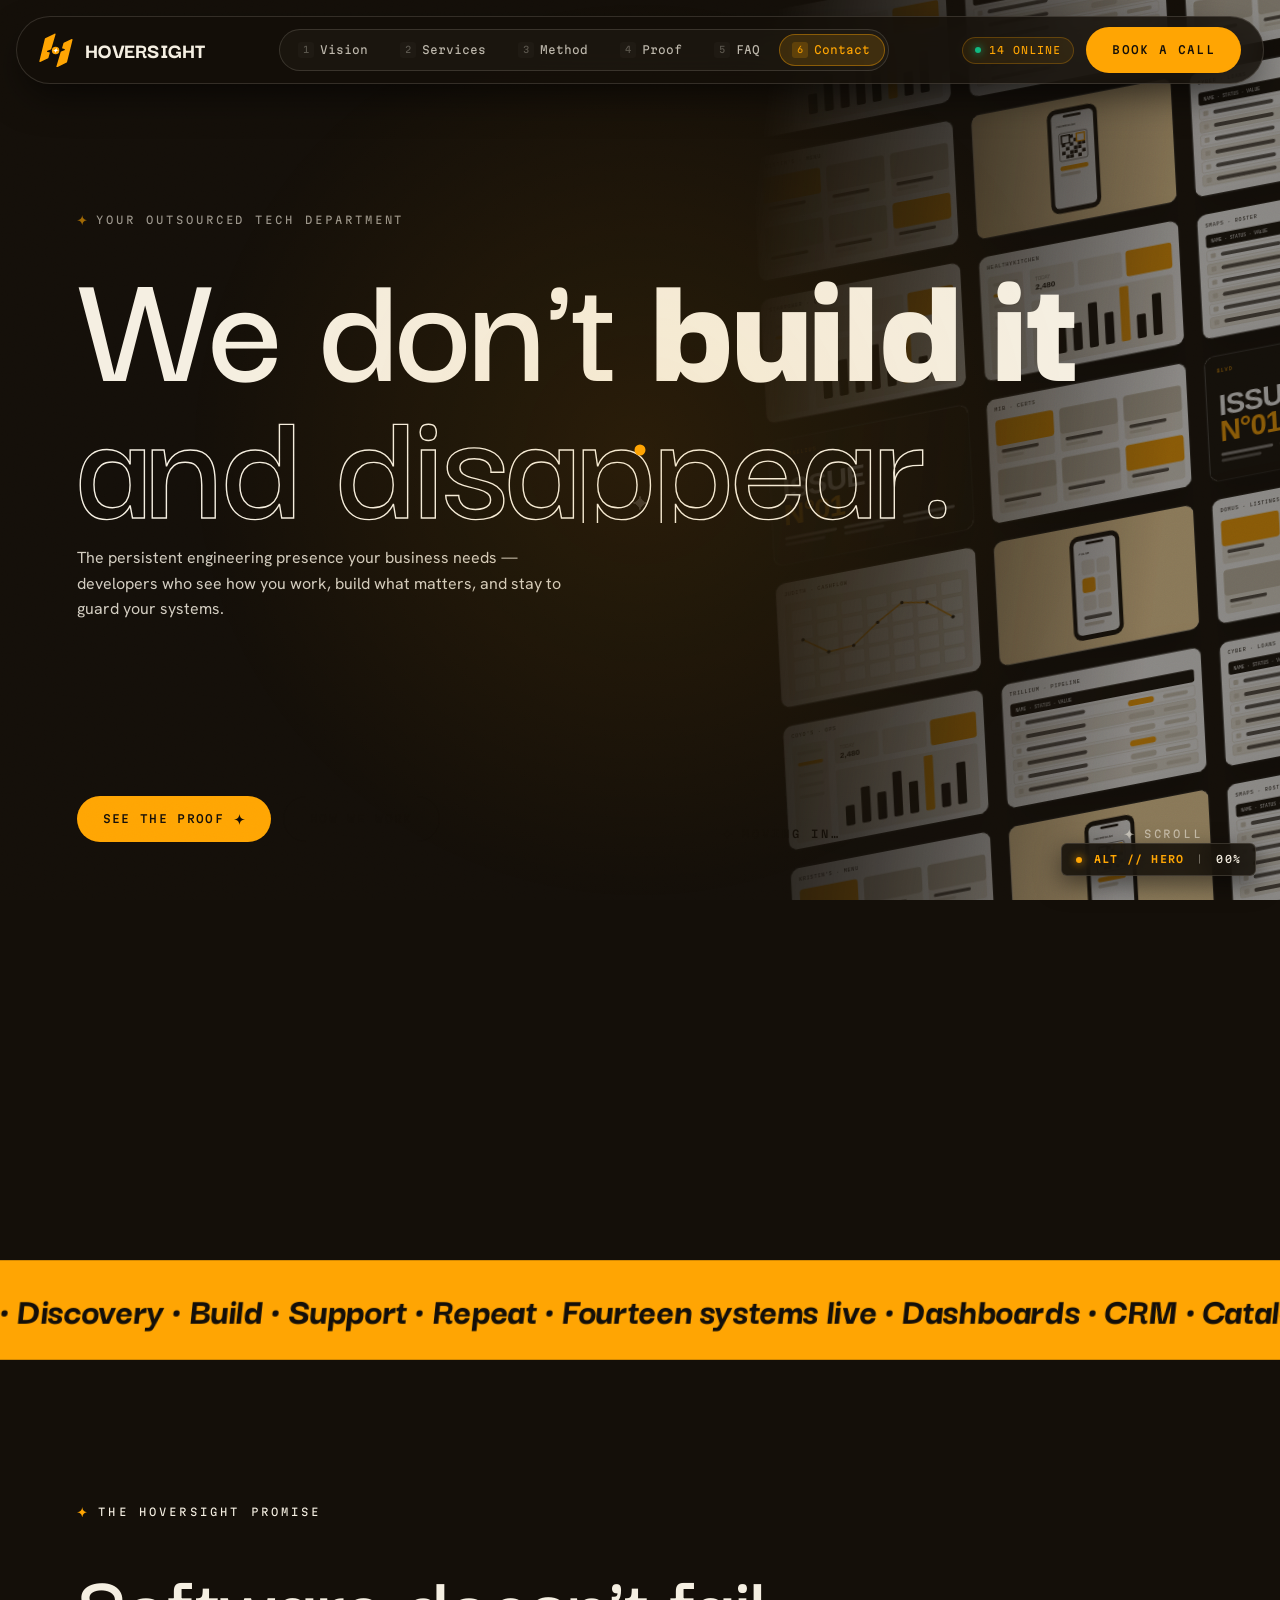
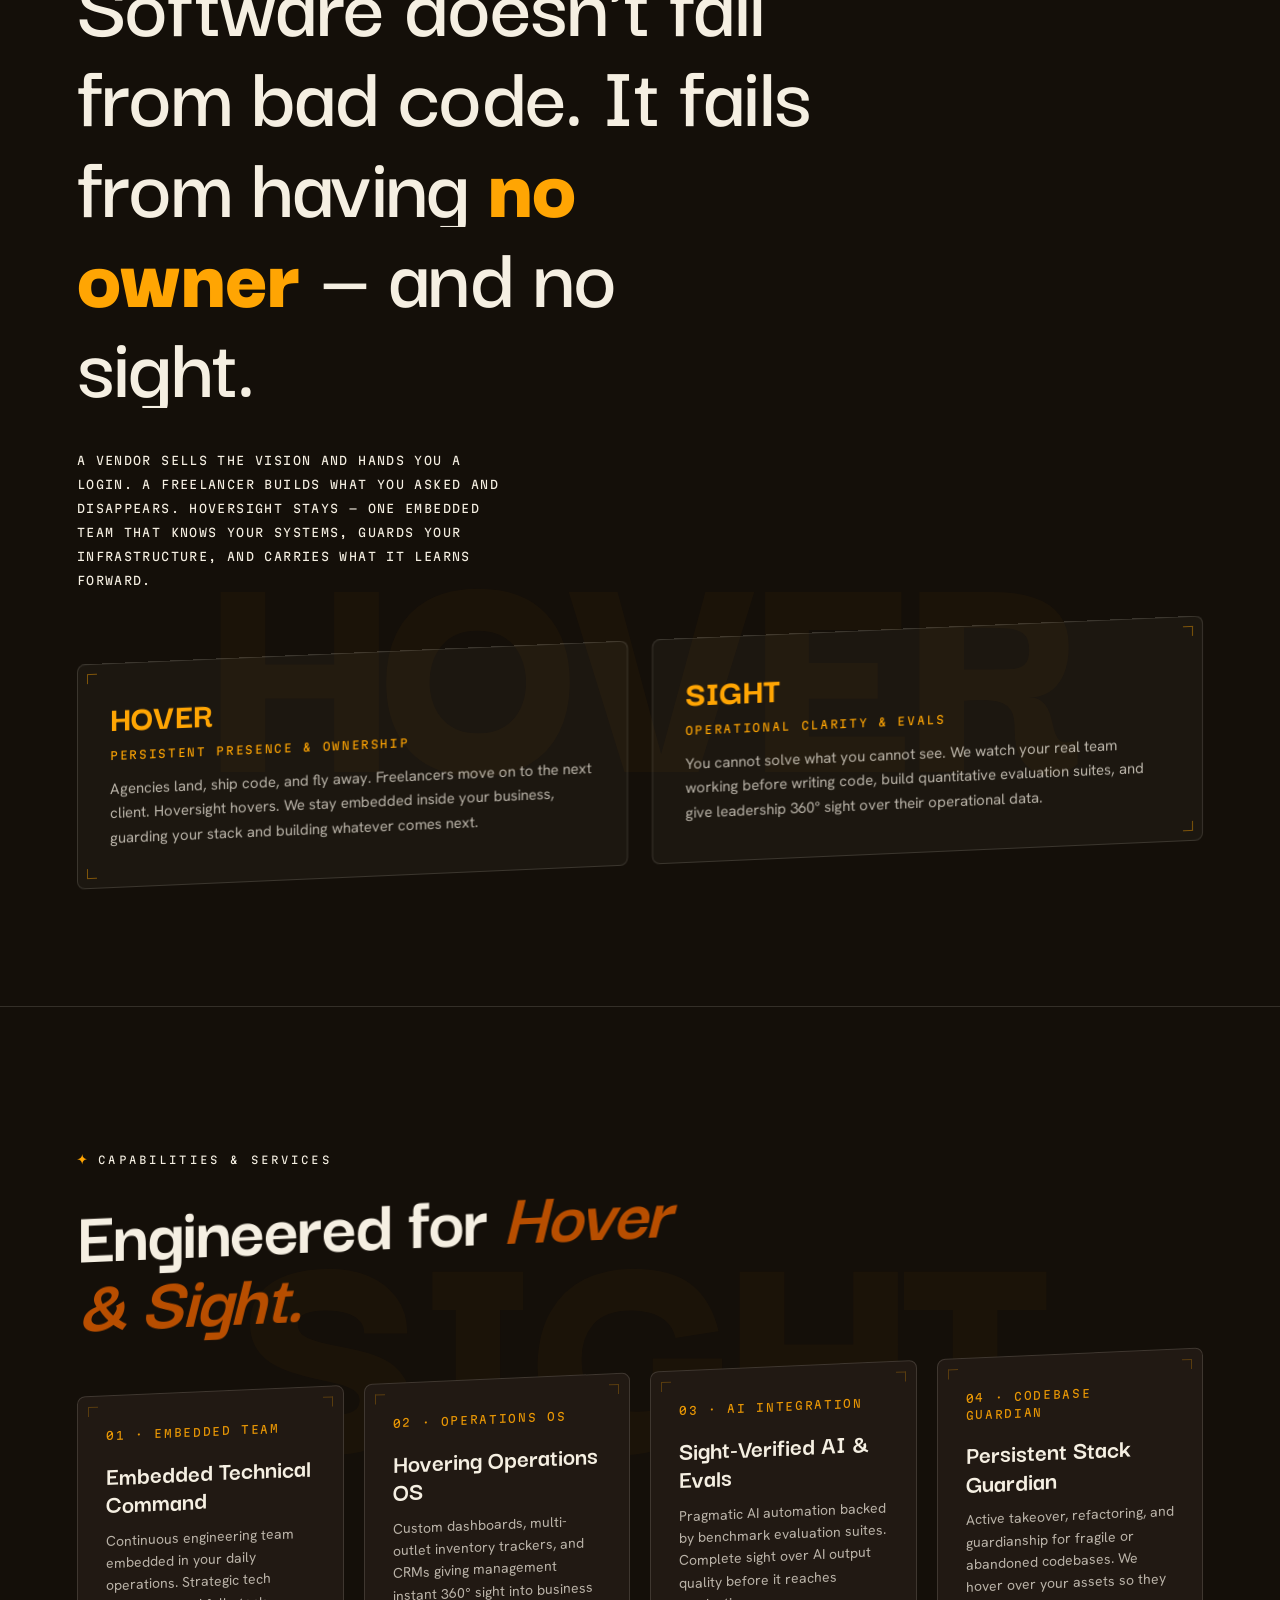
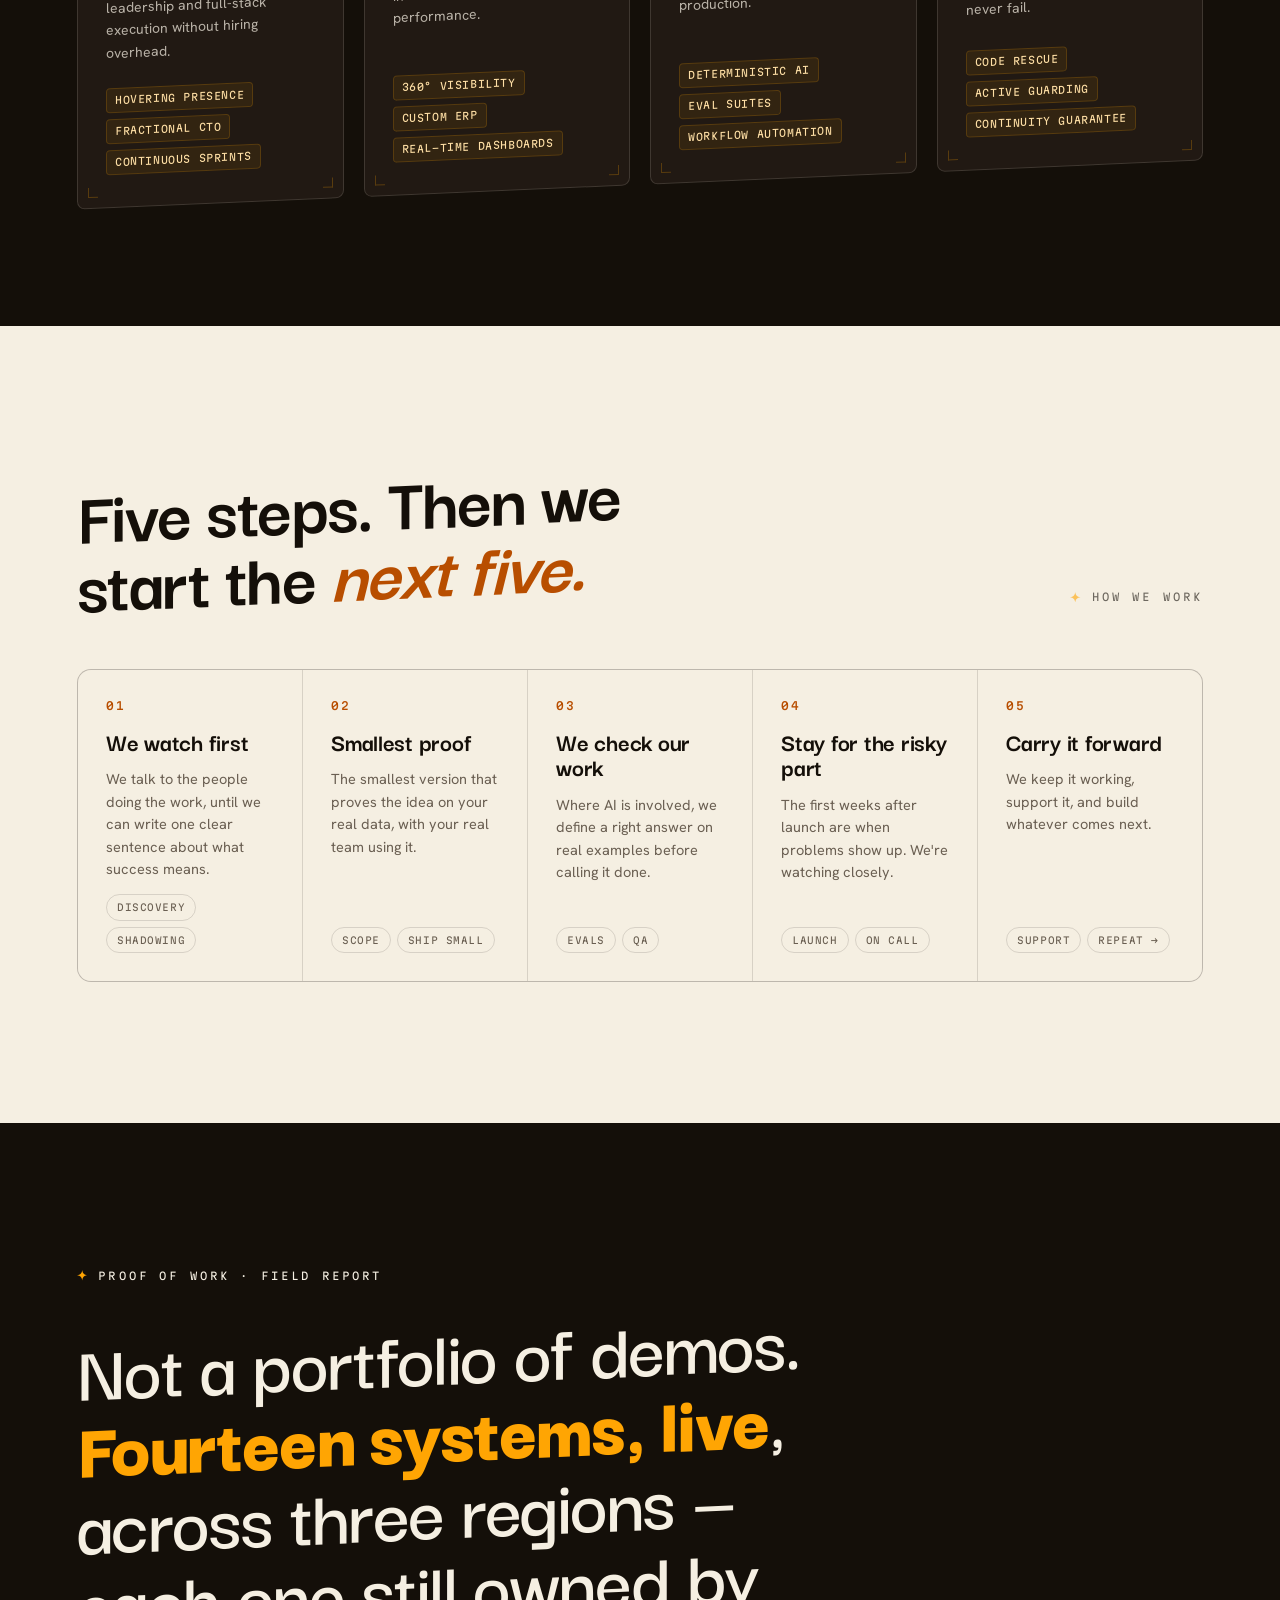
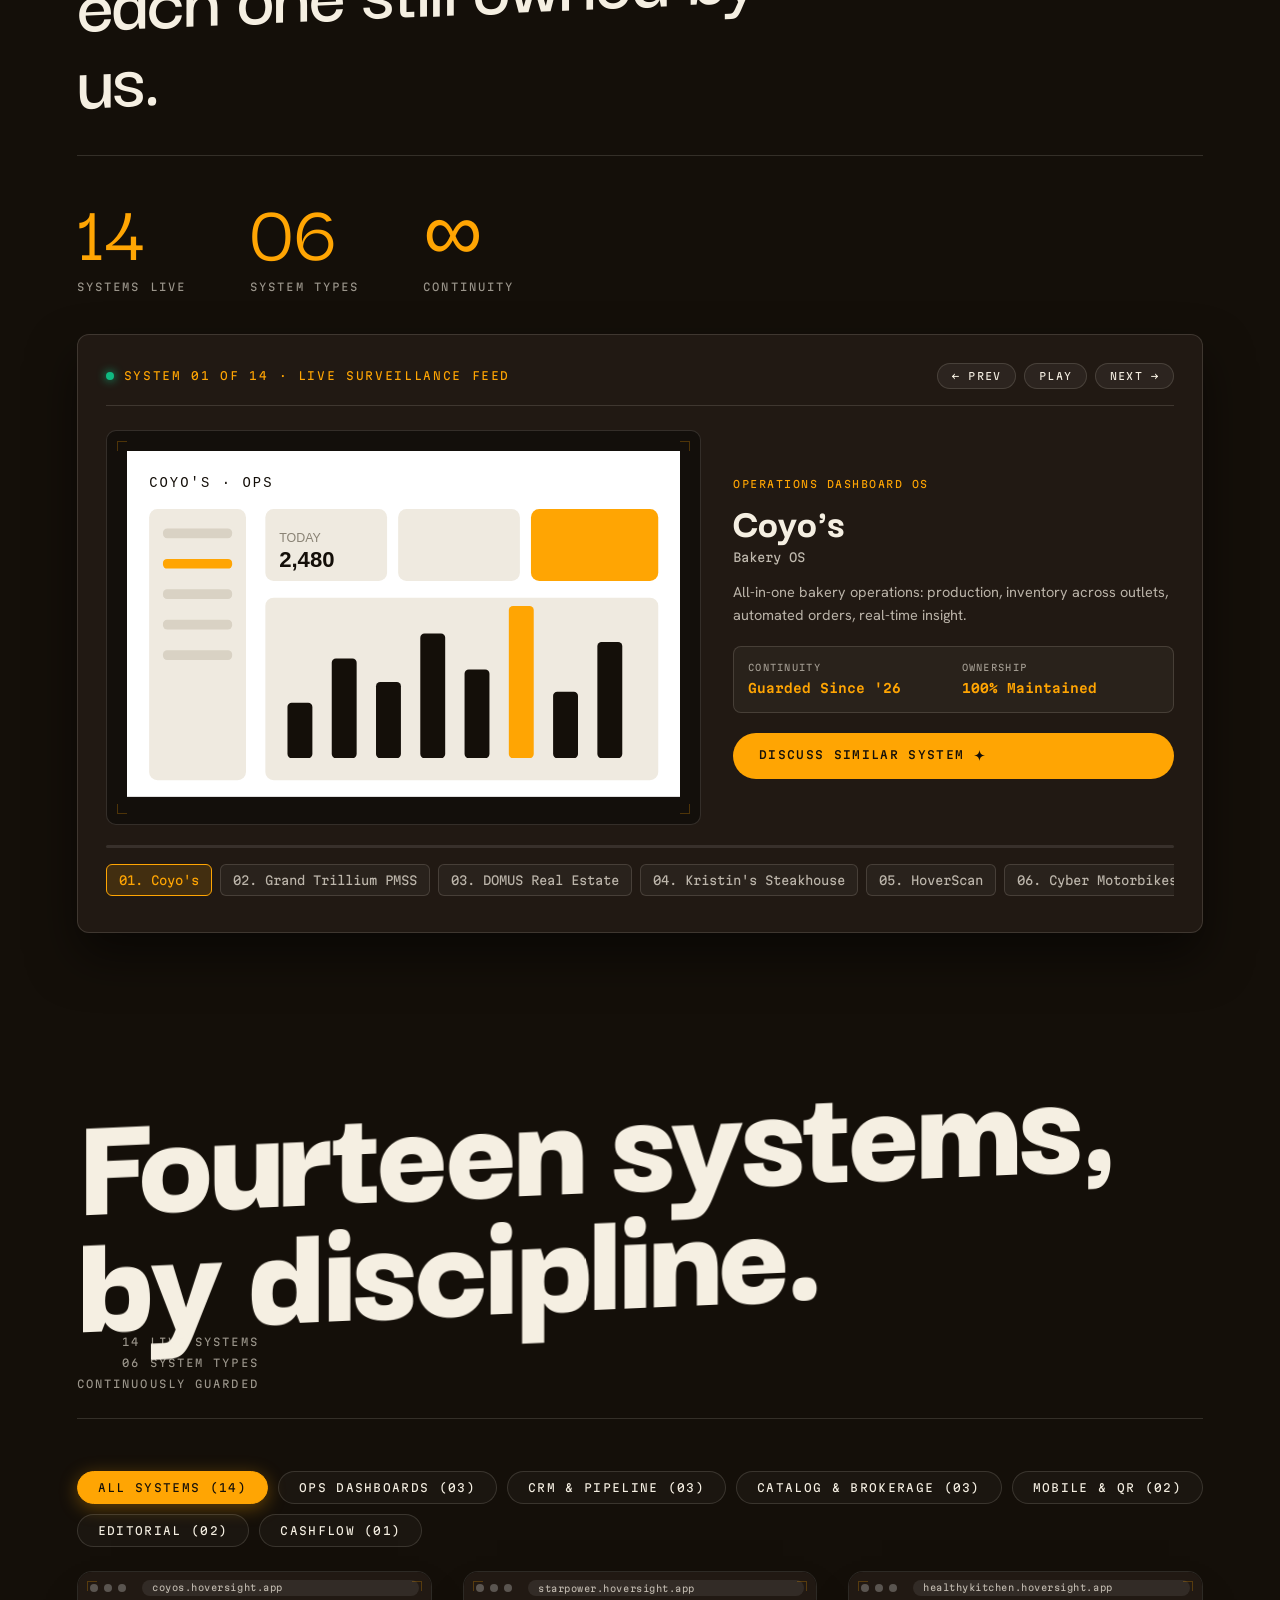
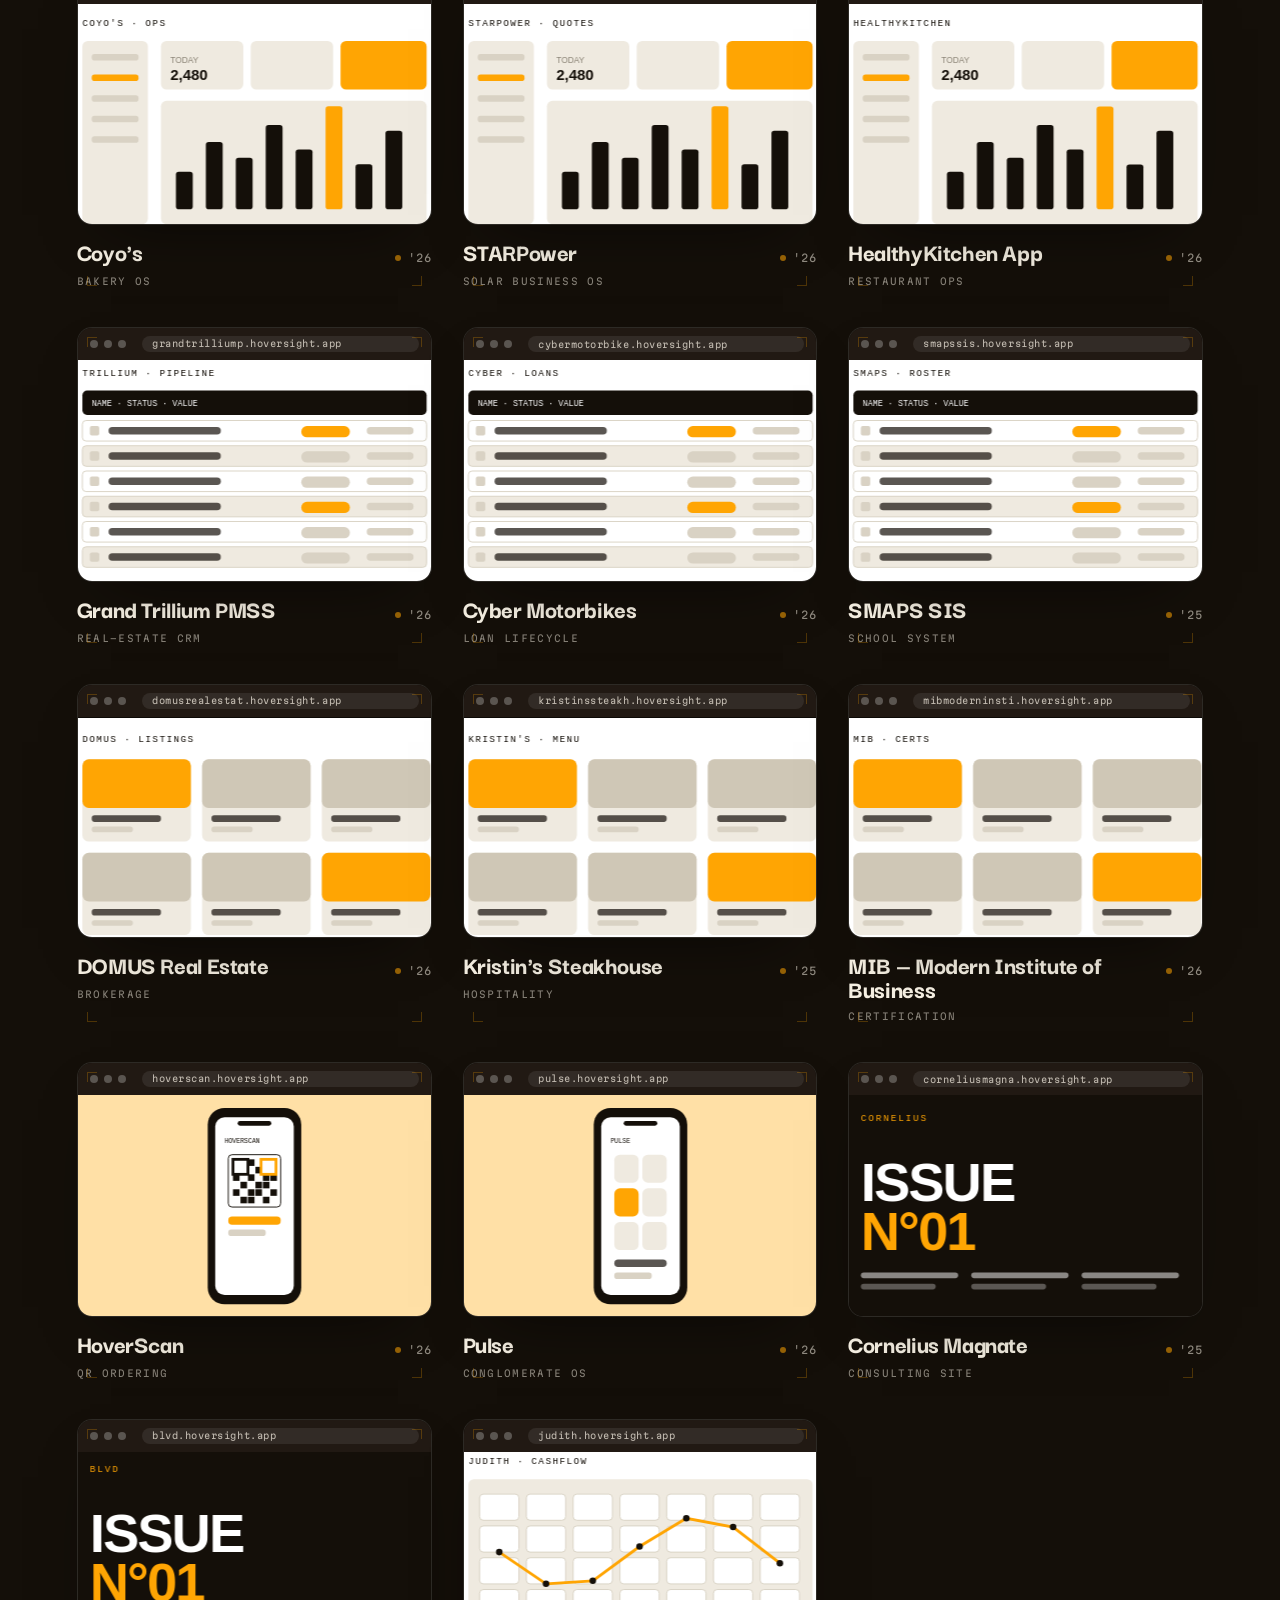
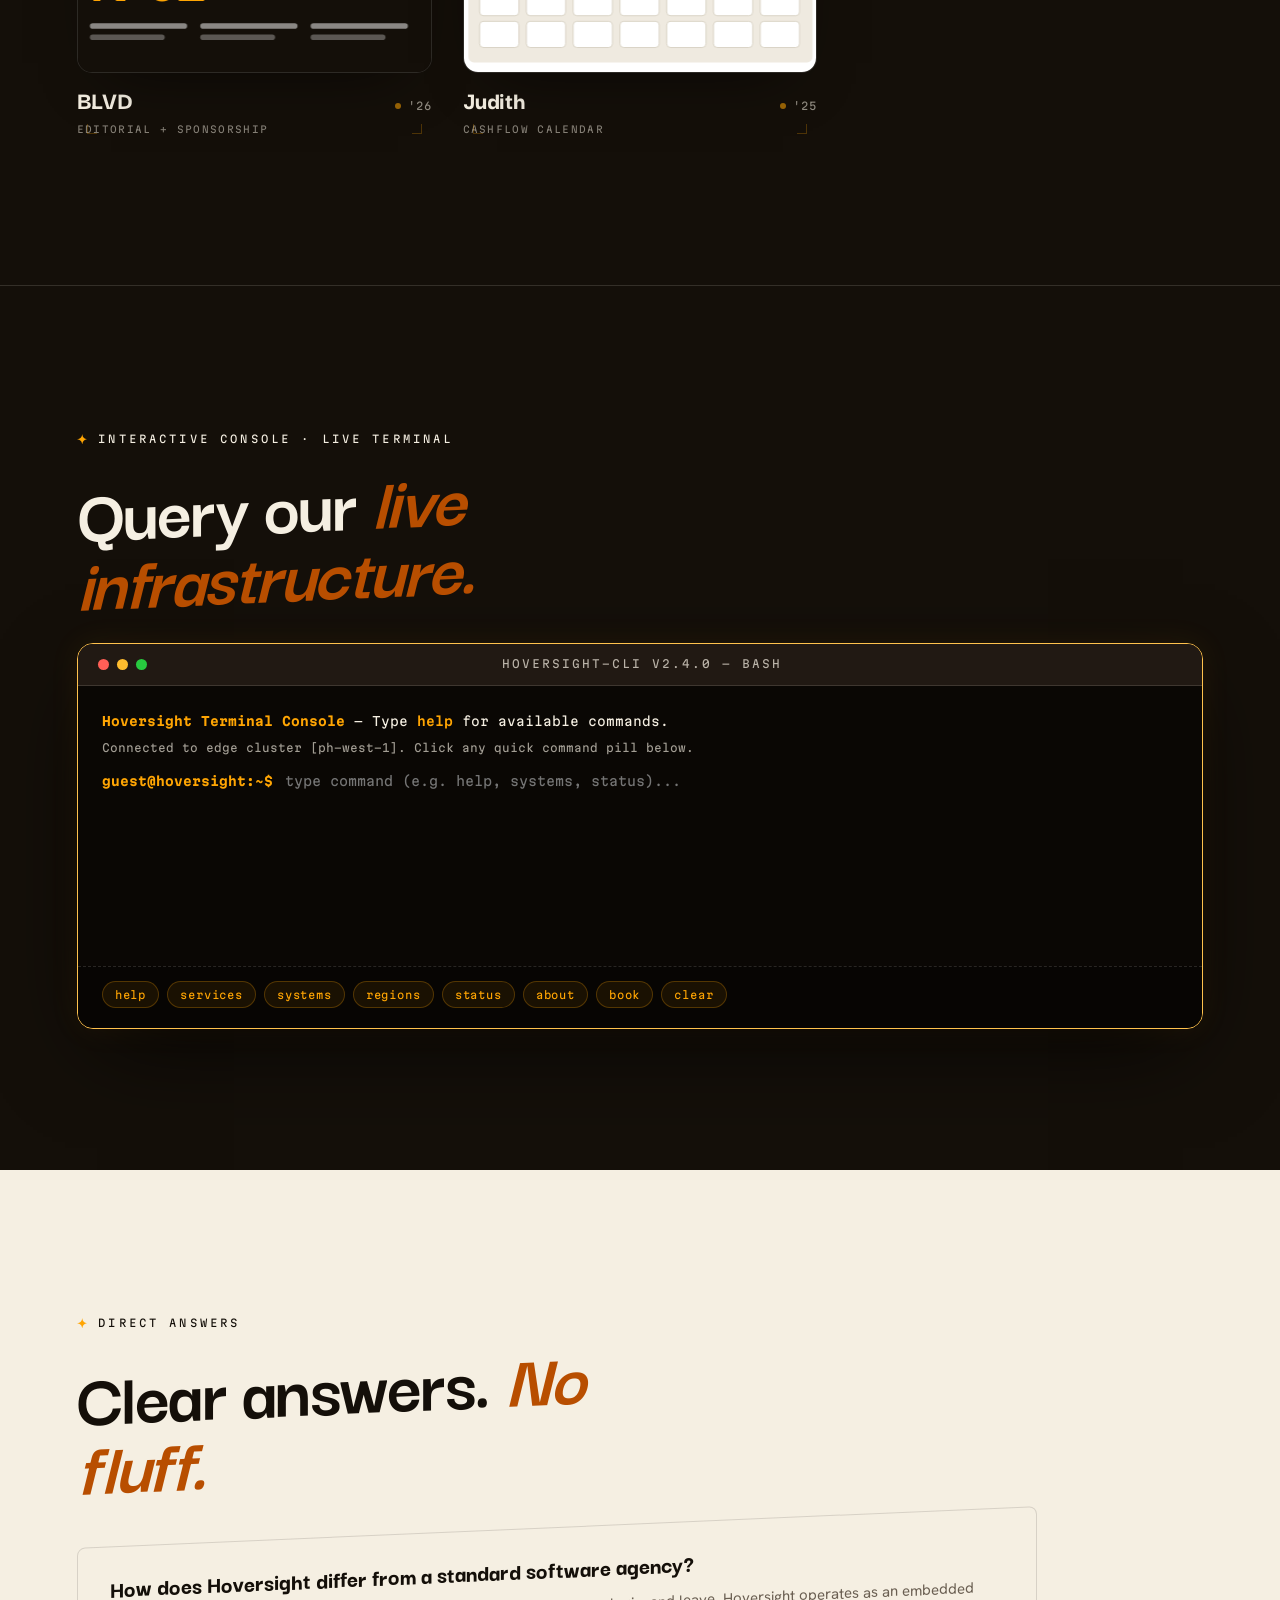
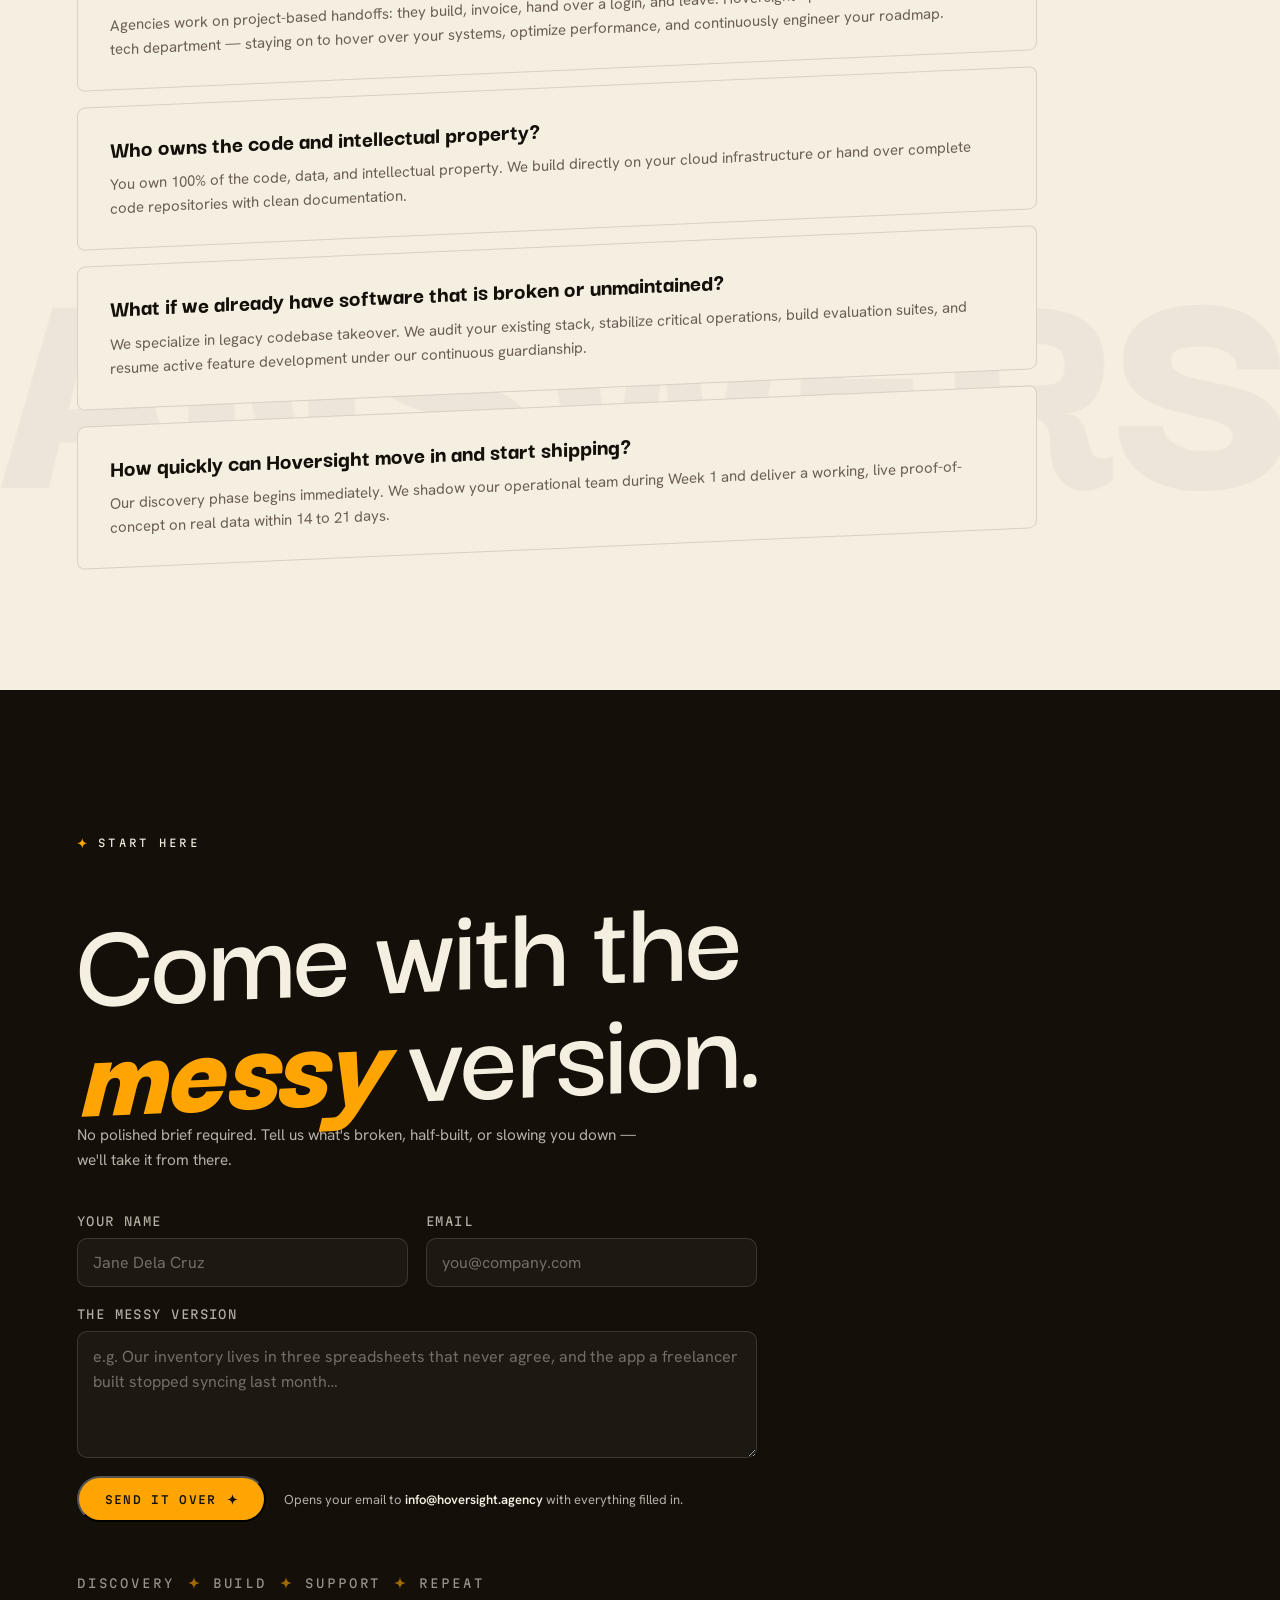
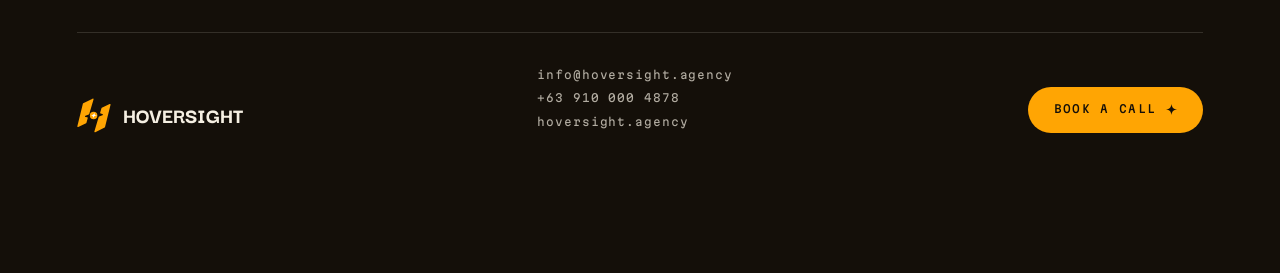
==== commit b895922e: "Categorize systems by type; open at hero; add seamless hero mosaic - Proof: replaced the 3 region se" ====
--- a/index.html
+++ b/index.html
@@ -571,6 +571,68 @@
       will-change: transform
     }
 
+    /* ===== HERO PROJECT MOSAIC (skewed, moving, right side) ===== */
+    .hero-mosaic {
+      position: absolute;
+      z-index: 2;
+      top: -12%;
+      right: -8%;
+      width: 48%;
+      height: 128%;
+      display: flex;
+      gap: 16px;
+      transform: skewY(-8deg) rotate(-3deg) scale(1.04);
+      transform-origin: top right;
+      opacity: calc((1 - var(--p, 0)) * 0.5);
+      pointer-events: none;
+      -webkit-mask-image: linear-gradient(100deg, transparent 4%, rgba(0, 0, 0, .35) 26%, #000 58%);
+      mask-image: linear-gradient(100deg, transparent 4%, rgba(0, 0, 0, .35) 26%, #000 58%);
+      will-change: opacity;
+    }
+
+    .mos-col {
+      flex: 1;
+      overflow: hidden;
+    }
+
+    .mos-track {
+      display: flex;
+      flex-direction: column;
+      animation: mosScroll var(--dur, 42s) linear infinite;
+    }
+
+    .mos-col:nth-child(even) .mos-track {
+      animation-direction: reverse;
+    }
+
+    .mos-tile {
+      border-radius: 10px;
+      overflow: hidden;
+      border: 1px solid rgba(245, 239, 226, .10);
+      background: #0d0a06;
+      box-shadow: 0 12px 34px rgba(0, 0, 0, .45);
+      margin-bottom: 16px;
+      /* spacing lives on the tile (not the track's gap) so the duplicated set
+         tiles seamlessly: translateY(-50%) lands exactly one copy over. */
+    }
+
+    .mos-tile svg {
+      display: block;
+      width: 100%;
+      height: auto;
+    }
+
+    @keyframes mosScroll {
+      from { transform: translateY(0); }
+      to { transform: translateY(-50%); }
+    }
+
+    @media (max-width: 900px) {
+      .hero-mosaic { display: none; }
+    }
+
+    .rmstatic .hero-mosaic { display: none; }
+
     .stage-core {
       position: relative;
       z-index: 5;
@@ -2306,6 +2368,7 @@
             d="M12 0C13.2 8 16 10.8 24 12C16 13.2 13.2 16 12 24C10.8 16 8 13.2 0 12C8 10.8 10.8 8 12 0Z" />
         </svg></span>
       <div class="particles" id="particles" aria-hidden="true"></div>
+      <div class="hero-mosaic" id="heroMosaic" aria-hidden="true"></div>
 
       <div class="stage-core">
         <div class="eyebrow scrollcue"><span class="sk"></span>Your outsourced tech department</div>
@@ -2437,8 +2500,8 @@
         <div class="l">Systems live</div>
       </div>
       <div class="stat">
-        <div class="n" data-count="3">03</div>
-        <div class="l">Regions</div>
+        <div class="n" data-count="6">06</div>
+        <div class="l">System types</div>
       </div>
       <div class="stat">
         <div class="n">∞</div>
@@ -2446,15 +2509,6 @@
       </div>
     </div>
     
-    <div class="filter-bar rv">
-      <button class="filter-btn active" data-filter="all">All Systems (14)</button>
-      <button class="filter-btn" data-filter="negros">Negros (06)</button>
-      <button class="filter-btn" data-filter="iloilo">Iloilo (04)</button>
-      <button class="filter-btn" data-filter="canada">Canada (04)</button>
-      <button class="filter-btn" data-filter="dashboard">Dashboards</button>
-      <button class="filter-btn" data-filter="crm">CRM & Pipeline</button>
-    </div>
-
     <!-- ============ LIVE SURVEILLANCE SHOWCASE REEL ============ -->
     <div class="surveillance-deck rv" id="surveillanceDeck">
       <div class="deck-header">
@@ -2505,26 +2559,21 @@
     </div>
   </section>
 
-  <section class="dark" id="negros" style="padding-top:0">
+  <section class="dark" id="systems" style="padding-top:0">
     <div class="region-head rv">
-      <h2 data-px="1">Negros</h2>
-      <div class="meta">Region 01 · PH<br>06 systems live<br>Bacolod · Island-wide</div>
+      <h2 data-px="1">Fourteen systems, by discipline.</h2>
+      <div class="meta">14 live systems<br>06 system types<br>Continuously guarded</div>
     </div>
-    <div class="gallery" id="g-negros"></div>
-  </section>
-  <section class="pale" id="iloilo">
-    <div class="region-head rv">
-      <h2 data-px="-1">Iloilo</h2>
-      <div class="meta">Region 02 · PH<br>04 systems live<br>Western Visayas</div>
+    <div class="filter-bar rv" role="group" aria-label="Filter systems by type">
+      <button class="filter-btn active" data-filter="all">All Systems (14)</button>
+      <button class="filter-btn" data-filter="dashboard">Ops Dashboards (03)</button>
+      <button class="filter-btn" data-filter="crm">CRM &amp; Pipeline (03)</button>
+      <button class="filter-btn" data-filter="cards">Catalog &amp; Brokerage (03)</button>
+      <button class="filter-btn" data-filter="phone">Mobile &amp; QR (02)</button>
+      <button class="filter-btn" data-filter="editorial">Editorial (02)</button>
+      <button class="filter-btn" data-filter="calendar">Cashflow (01)</button>
     </div>
-    <div class="gallery" id="g-iloilo"></div>
-  </section>
-  <section class="dark" id="canada">
-    <div class="region-head rv">
-      <h2 data-px="1">Canada</h2>
-      <div class="meta">Region 03 · Global<br>04 systems live<br>Remote-work elite</div>
-    </div>
-    <div class="gallery" id="g-canada"></div>
+    <div class="gallery" id="g-all"></div>
   </section>
 
   <!-- ============ INTERACTIVE TERMINAL CONSOLE ============ -->
@@ -2749,11 +2798,10 @@
    <div class="meta"><div class="top"><div class="nm">${name}</div><div class="yr"><span class="live"></span>${yr}</div></div>
      <div class="tag">${tag}</div><div class="dsc">${desc}</div></div></article>`;
     }
-    for (const rg of ['negros', 'iloilo', 'canada'])
-      document.getElementById('g-' + rg).innerHTML = DATA[rg].map((p, i) => cardHTML(...p, rg).replace('class="card rv"', `class="card rv d${i % 3}"`)).join('');
+    /* Systems render into a single type-grouped grid (#g-all), built after ALL_PROJECTS below. */
 
     /* marquee */
-    const mqText = " · Discovery · Build · Support · Repeat · Fourteen systems live · Negros · Iloilo · Canada";
+    const mqText = " · Discovery · Build · Support · Repeat · Fourteen systems live · Dashboards · CRM · Catalog · Mobile · Editorial";
     const mqEl = document.getElementById('mq'), mq2El = document.getElementById('mq2');
     if (mqEl) mqEl.textContent = mqText;
     if (mq2El) mq2El.textContent = mqText;
@@ -2778,6 +2826,36 @@
       });
     }
 
+    /* Populate the unified, type-grouped systems grid */
+    const TYPE_ORDER = ['dashboard', 'crm', 'cards', 'phone', 'editorial', 'calendar'];
+    const gAll = document.getElementById('g-all');
+    if (gAll) {
+      const ordered = [...ALL_PROJECTS].sort((a, b) => TYPE_ORDER.indexOf(a.tpl) - TYPE_ORDER.indexOf(b.tpl));
+      gAll.innerHTML = ordered.map((p, i) =>
+        cardHTML(p.name, p.tag, p.yr, p.desc, p.tpl, p.label, p.extra, p.region)
+          .replace('class="card rv"', `class="card rv d${i % 3}"`)
+      ).join('');
+    }
+
+    /* Build the skewed hero mosaic from live-project preview screens */
+    (function buildMosaic() {
+      const host = document.getElementById('heroMosaic');
+      if (!host || rm || !ALL_PROJECTS.length) return;
+      const COLS = 3;
+      for (let c = 0; c < COLS; c++) {
+        const col = document.createElement('div');
+        col.className = 'mos-col';
+        const track = document.createElement('div');
+        track.className = 'mos-track';
+        track.style.setProperty('--dur', (36 + c * 9) + 's');
+        const set = ALL_PROJECTS.filter((_, i) => i % COLS === c);
+        const tiles = set.map(p => `<div class="mos-tile">${screen(p.tpl, p.label, p.extra)}</div>`).join('');
+        track.innerHTML = tiles + tiles; /* duplicated for a seamless loop */
+        col.appendChild(track);
+        host.appendChild(col);
+      }
+    })();
+
     let deckIdx = 0;
     let deckIsPlaying = false; /* auto-rotation off by default: the deck no longer hijacks attention; users opt in with PLAY. Never runs under reduced motion. */
     let deckTimer = null;
@@ -2806,13 +2884,13 @@
       document.querySelectorAll('.deck-thumb').forEach(t => {
         t.addEventListener('click', () => {
           deckIdx = parseInt(t.dataset.idx, 10);
-          showDeckProject(deckIdx);
+          showDeckProject(deckIdx, true);
           resetDeckTimer();
         });
       });
     }
 
-    function showDeckProject(idx) {
+    function showDeckProject(idx, userScroll) {
       if (idx < 0) idx = ALL_PROJECTS.length - 1;
       if (idx >= ALL_PROJECTS.length) idx = 0;
       deckIdx = idx;
@@ -2821,8 +2899,8 @@
       if (!p) return;
 
       if (deckTitle) deckTitle.textContent = p.name;
-      if (deckRegion) deckRegion.textContent = regionNames[p.region] || p.region;
-      if (deckType) deckType.textContent = typeNames[p.tpl] || p.tag;
+      if (deckRegion) deckRegion.textContent = typeNames[p.tpl] || p.tag;
+      if (deckType) deckType.textContent = p.tag;
       if (deckDesc) deckDesc.textContent = p.desc;
       if (deckYr) deckYr.textContent = p.yr;
       if (deckCounter) deckCounter.textContent = `SYSTEM ${String(deckIdx + 1).padStart(2, '0')} OF ${String(ALL_PROJECTS.length).padStart(2, '0')}`;
@@ -2840,7 +2918,14 @@
       document.querySelectorAll('.deck-thumb').forEach((t, i) => {
         const isActive = i === deckIdx;
         t.classList.toggle('active', isActive);
-        if (isActive) t.scrollIntoView({ behavior: 'smooth', block: 'nearest', inline: 'center' });
+        // Center the active thumbnail within its own strip only — never scroll the page.
+        // (Previously scrollIntoView jumped the whole page down to Proof on load.)
+        if (isActive && userScroll && deckThumbnails) {
+          const target = deckThumbnails.scrollLeft
+            + t.getBoundingClientRect().left - deckThumbnails.getBoundingClientRect().left
+            - (deckThumbnails.clientWidth - t.clientWidth) / 2;
+          deckThumbnails.scrollTo({ left: Math.max(0, target), behavior: 'smooth' });
+        }
       });
 
       progressPct = 0;
@@ -2860,13 +2945,13 @@
 
         deckTimer = setInterval(() => {
           deckIdx = (deckIdx + 1) % ALL_PROJECTS.length;
-          showDeckProject(deckIdx);
+          showDeckProject(deckIdx, true);
         }, 4000);
       }
     }
 
-    if (deckPrev) deckPrev.addEventListener('click', () => { showDeckProject(deckIdx - 1); resetDeckTimer(); });
-    if (deckNext) deckNext.addEventListener('click', () => { showDeckProject(deckIdx + 1); resetDeckTimer(); });
+    if (deckPrev) deckPrev.addEventListener('click', () => { showDeckProject(deckIdx - 1, true); resetDeckTimer(); });
+    if (deckNext) deckNext.addEventListener('click', () => { showDeckProject(deckIdx + 1, true); resetDeckTimer(); });
     if (deckPause) {
       deckPause.addEventListener('click', () => {
         deckIsPlaying = !deckIsPlaying;
@@ -2951,13 +3036,7 @@
         btn.classList.add('active');
         const filter = btn.dataset.filter;
         document.querySelectorAll('.card').forEach(card => {
-          if (filter === 'all') {
-            card.classList.remove('filtered-out');
-          } else if (filter === 'negros' || filter === 'iloilo' || filter === 'canada') {
-            card.classList.toggle('filtered-out', card.dataset.region !== filter);
-          } else {
-            card.classList.toggle('filtered-out', card.dataset.tpl !== filter);
-          }
+          card.classList.toggle('filtered-out', filter !== 'all' && card.dataset.tpl !== filter);
         });
       });
     });
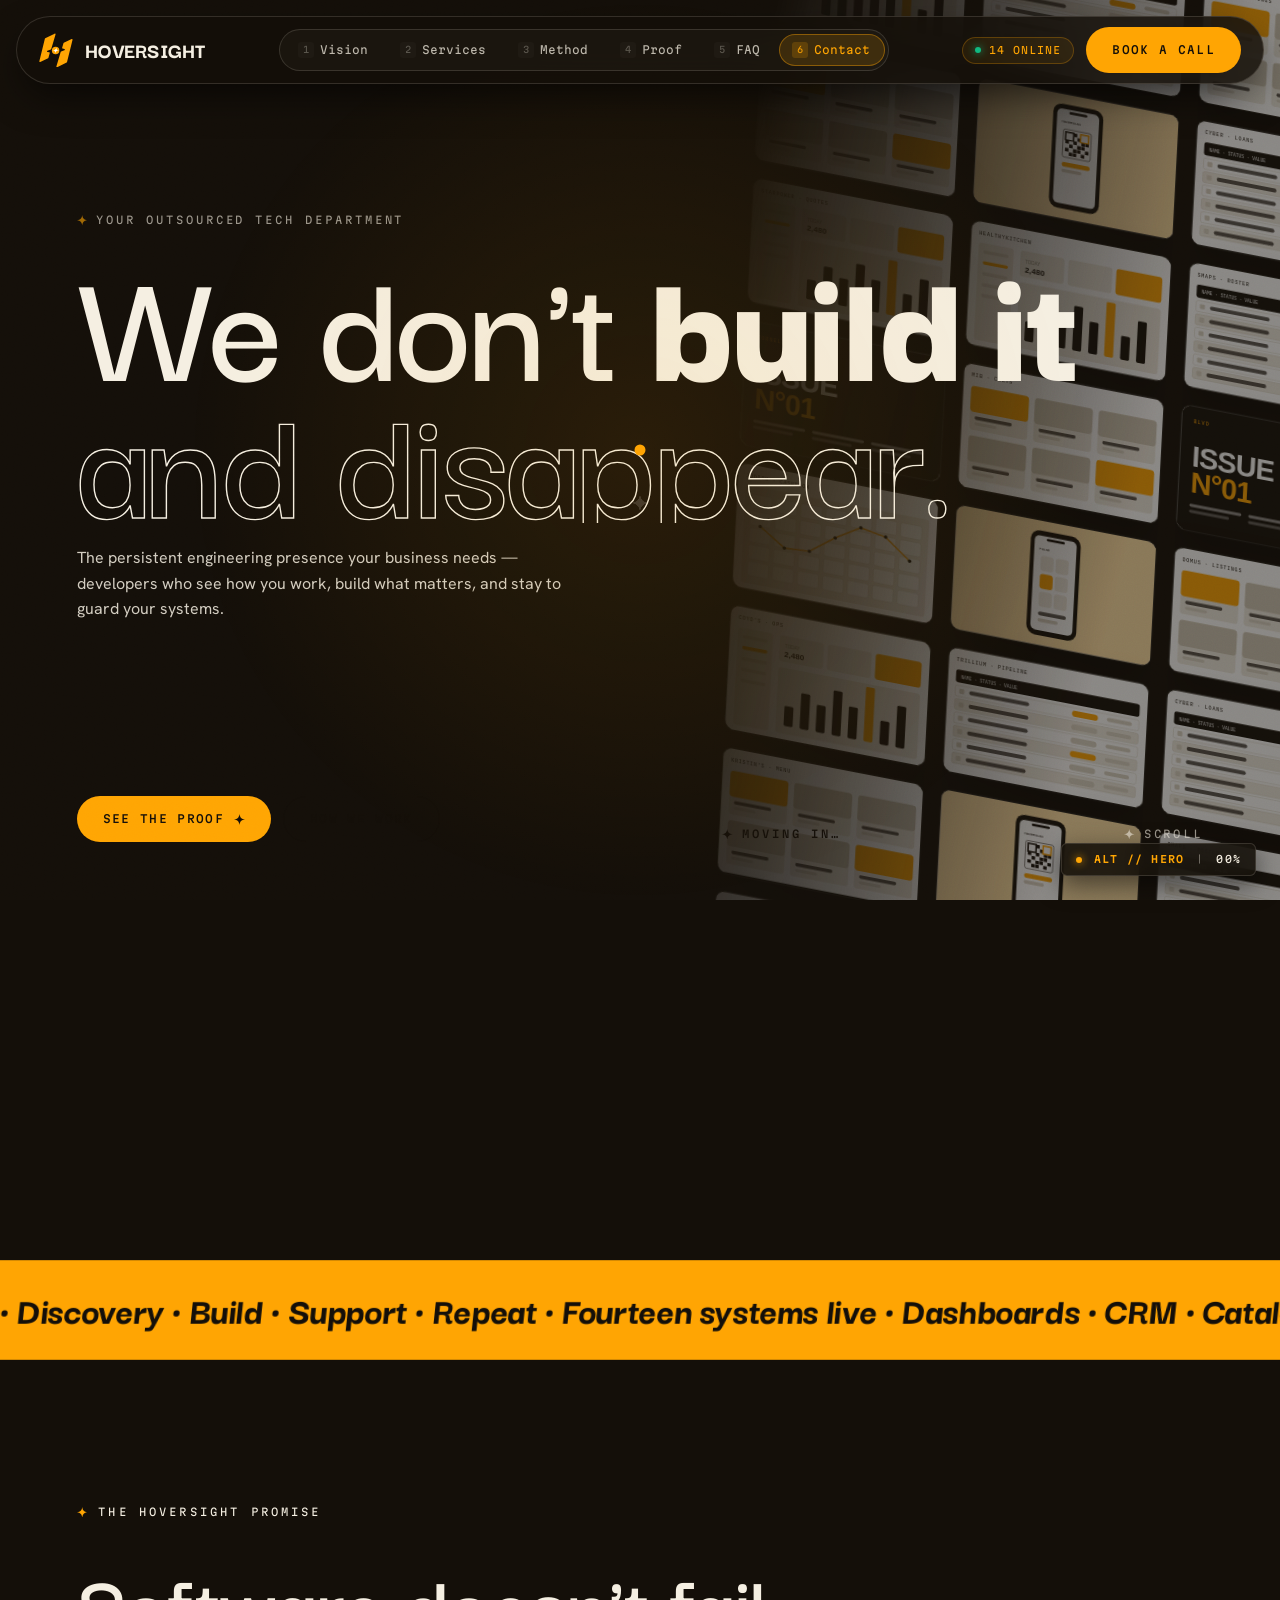
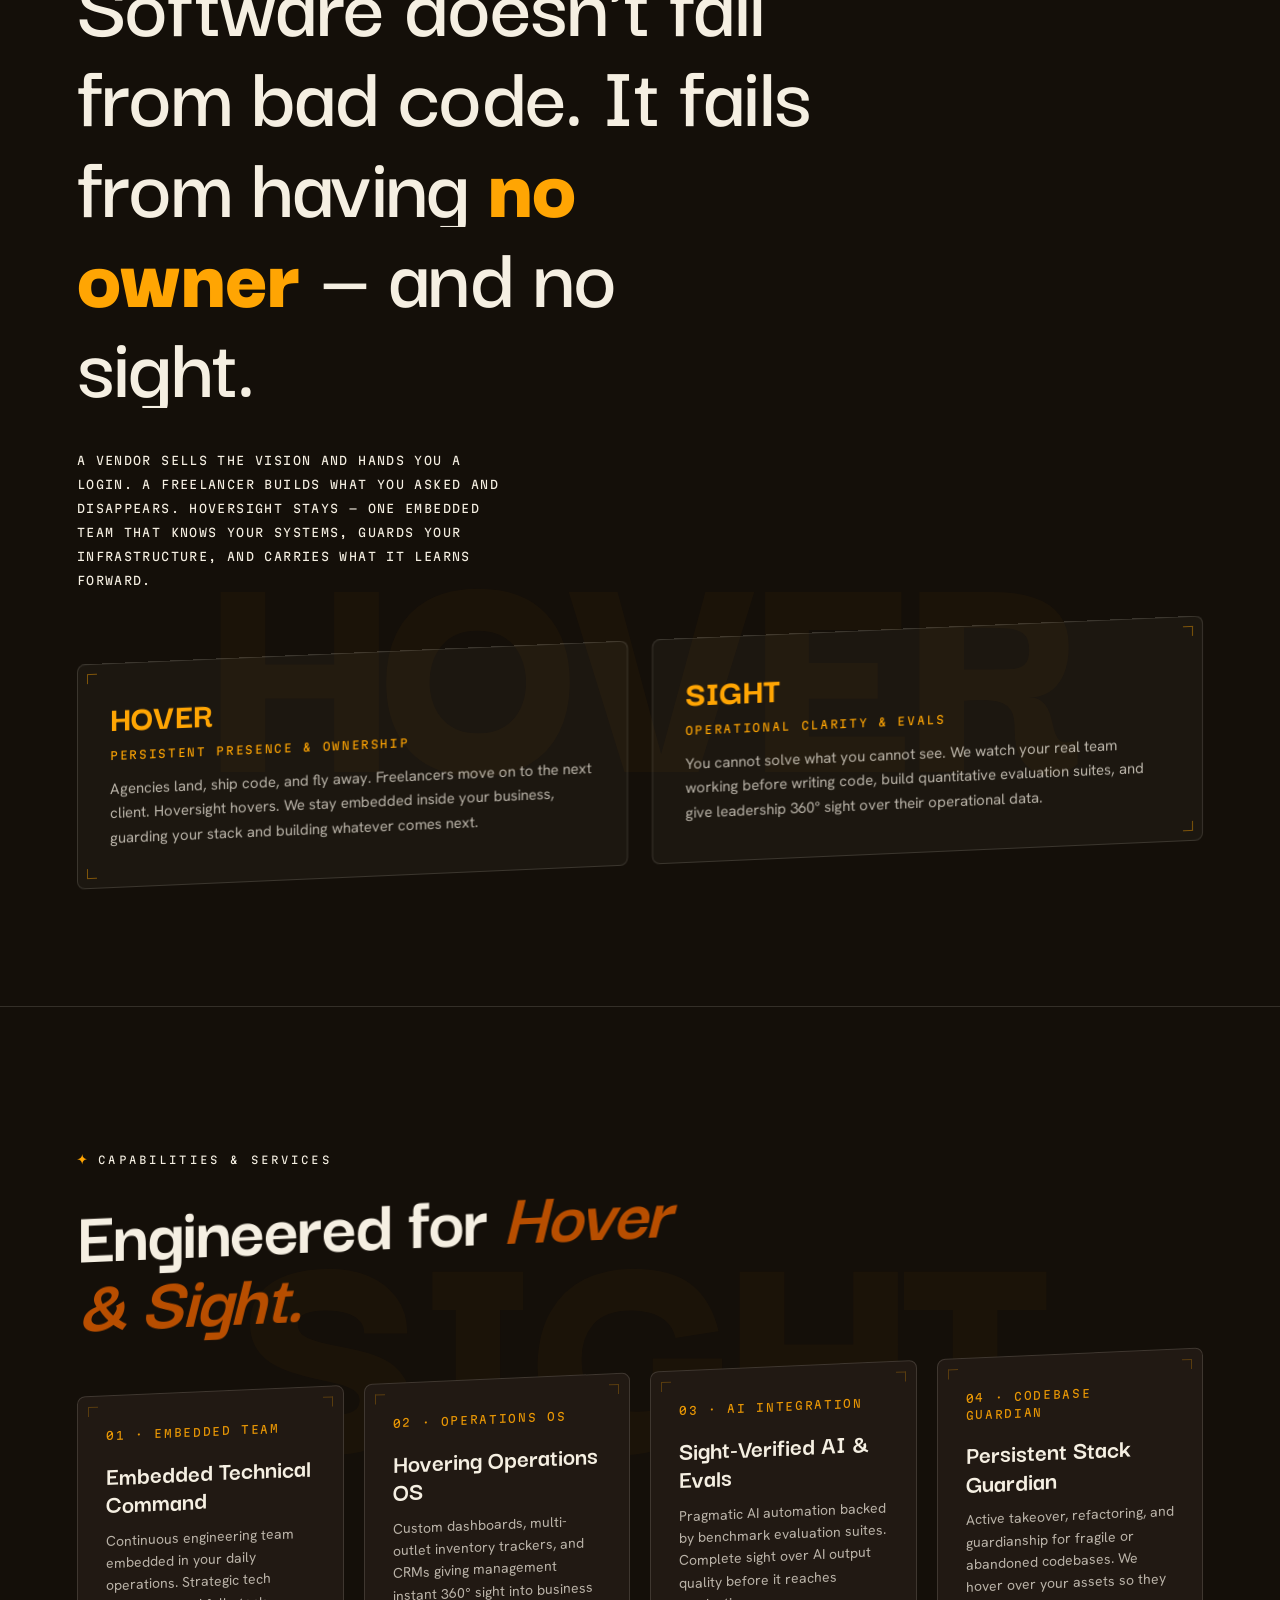
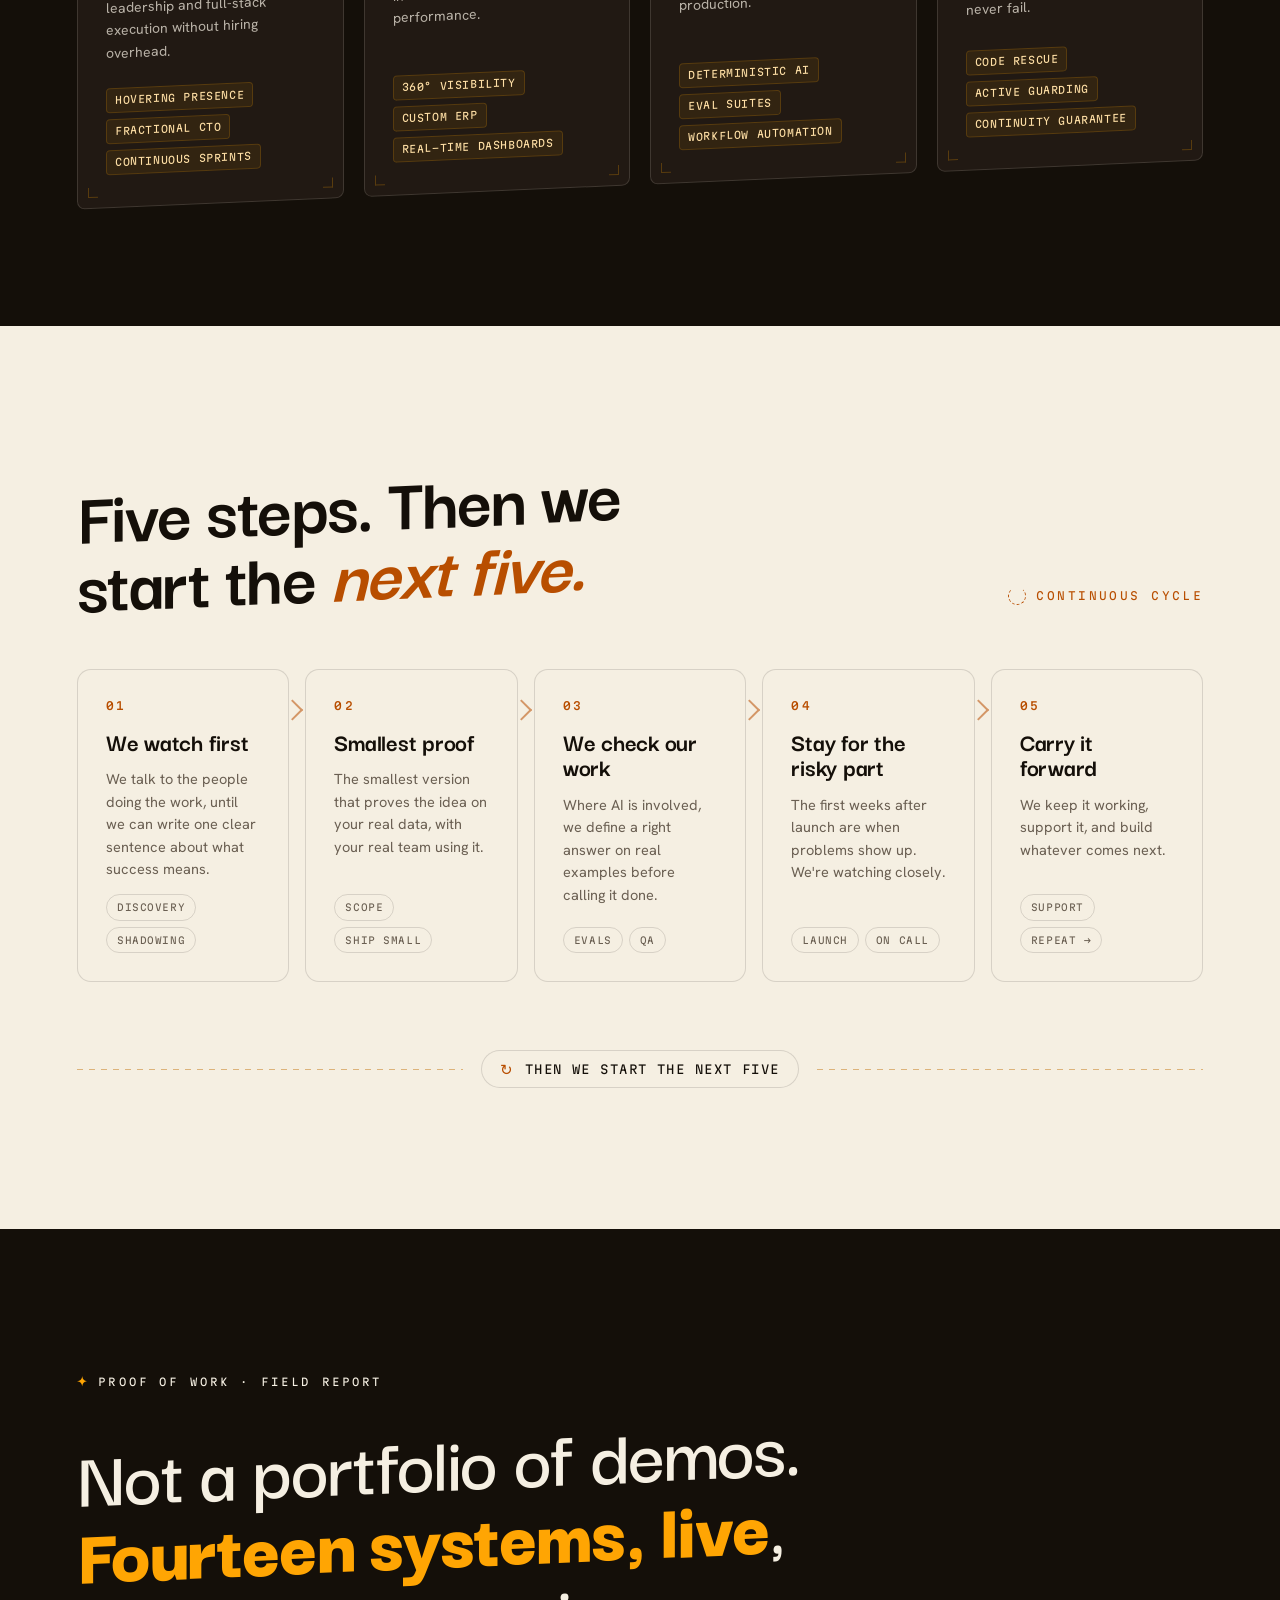
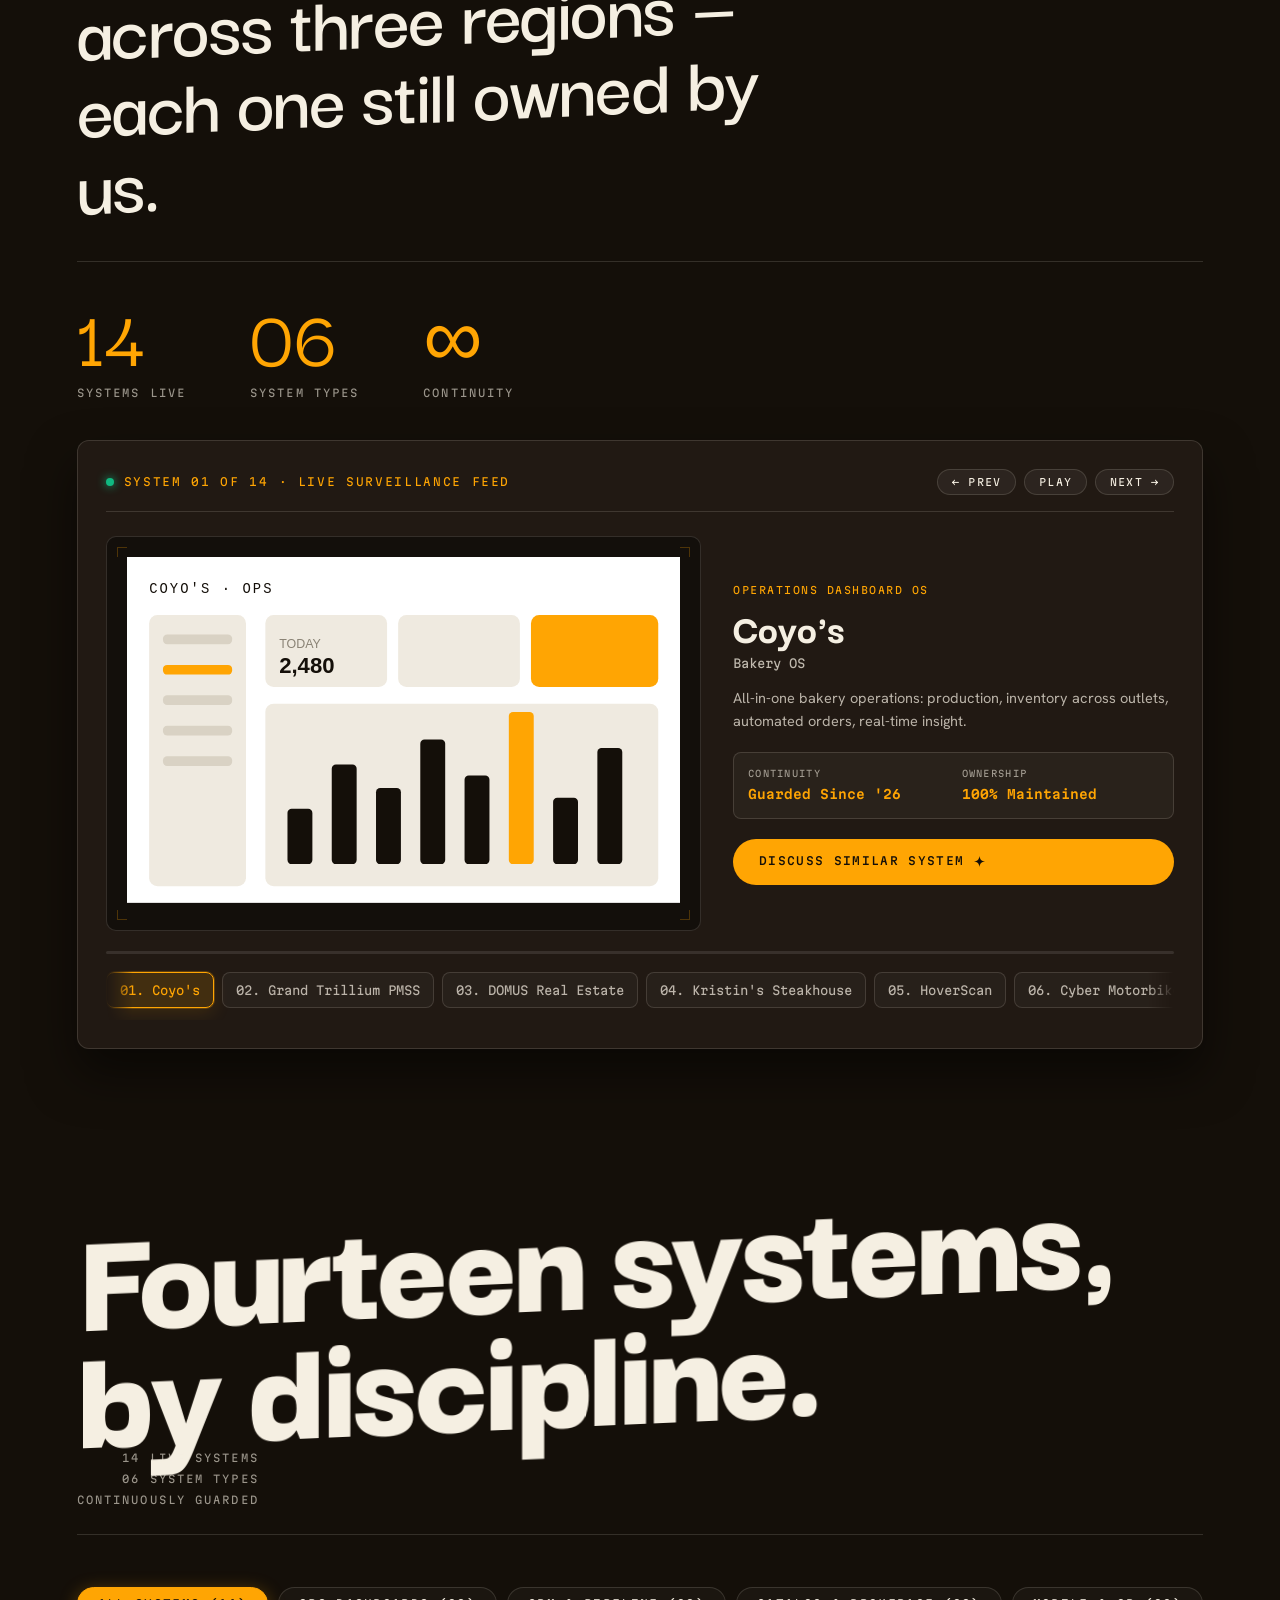
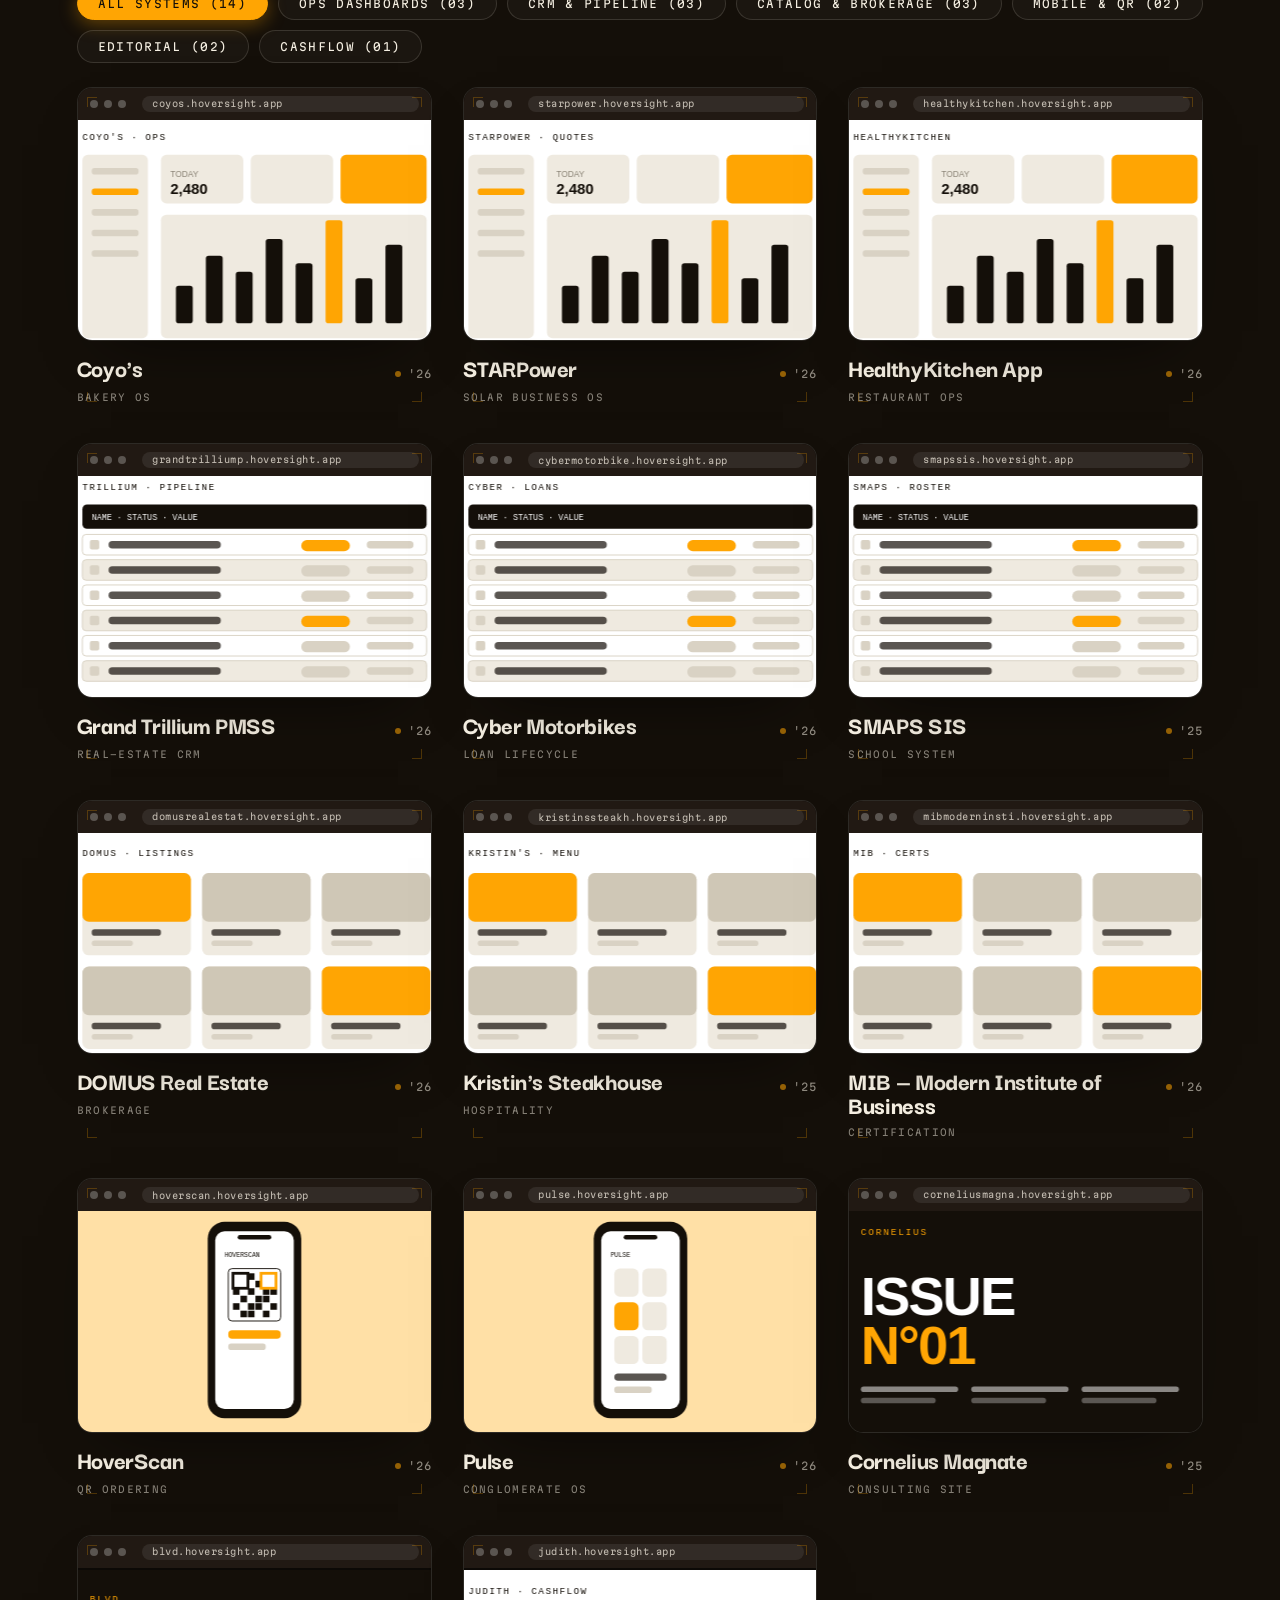
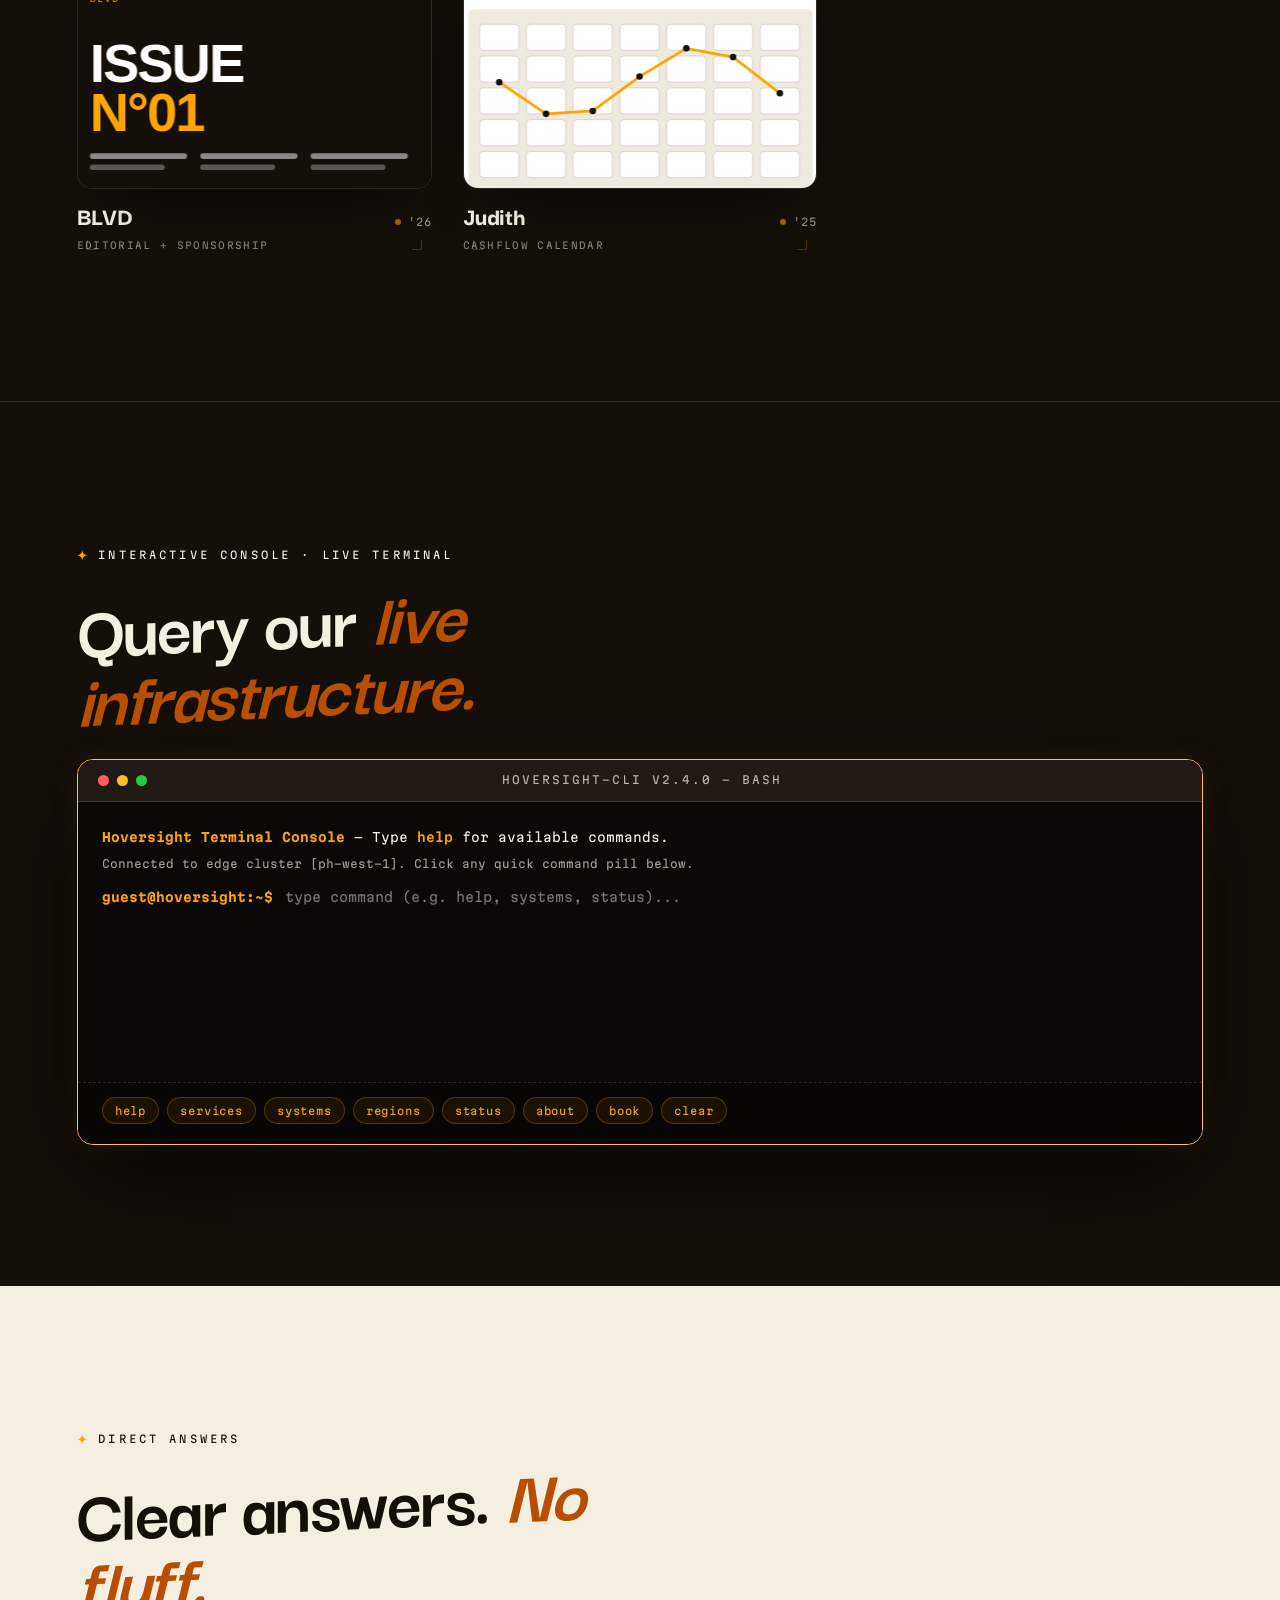
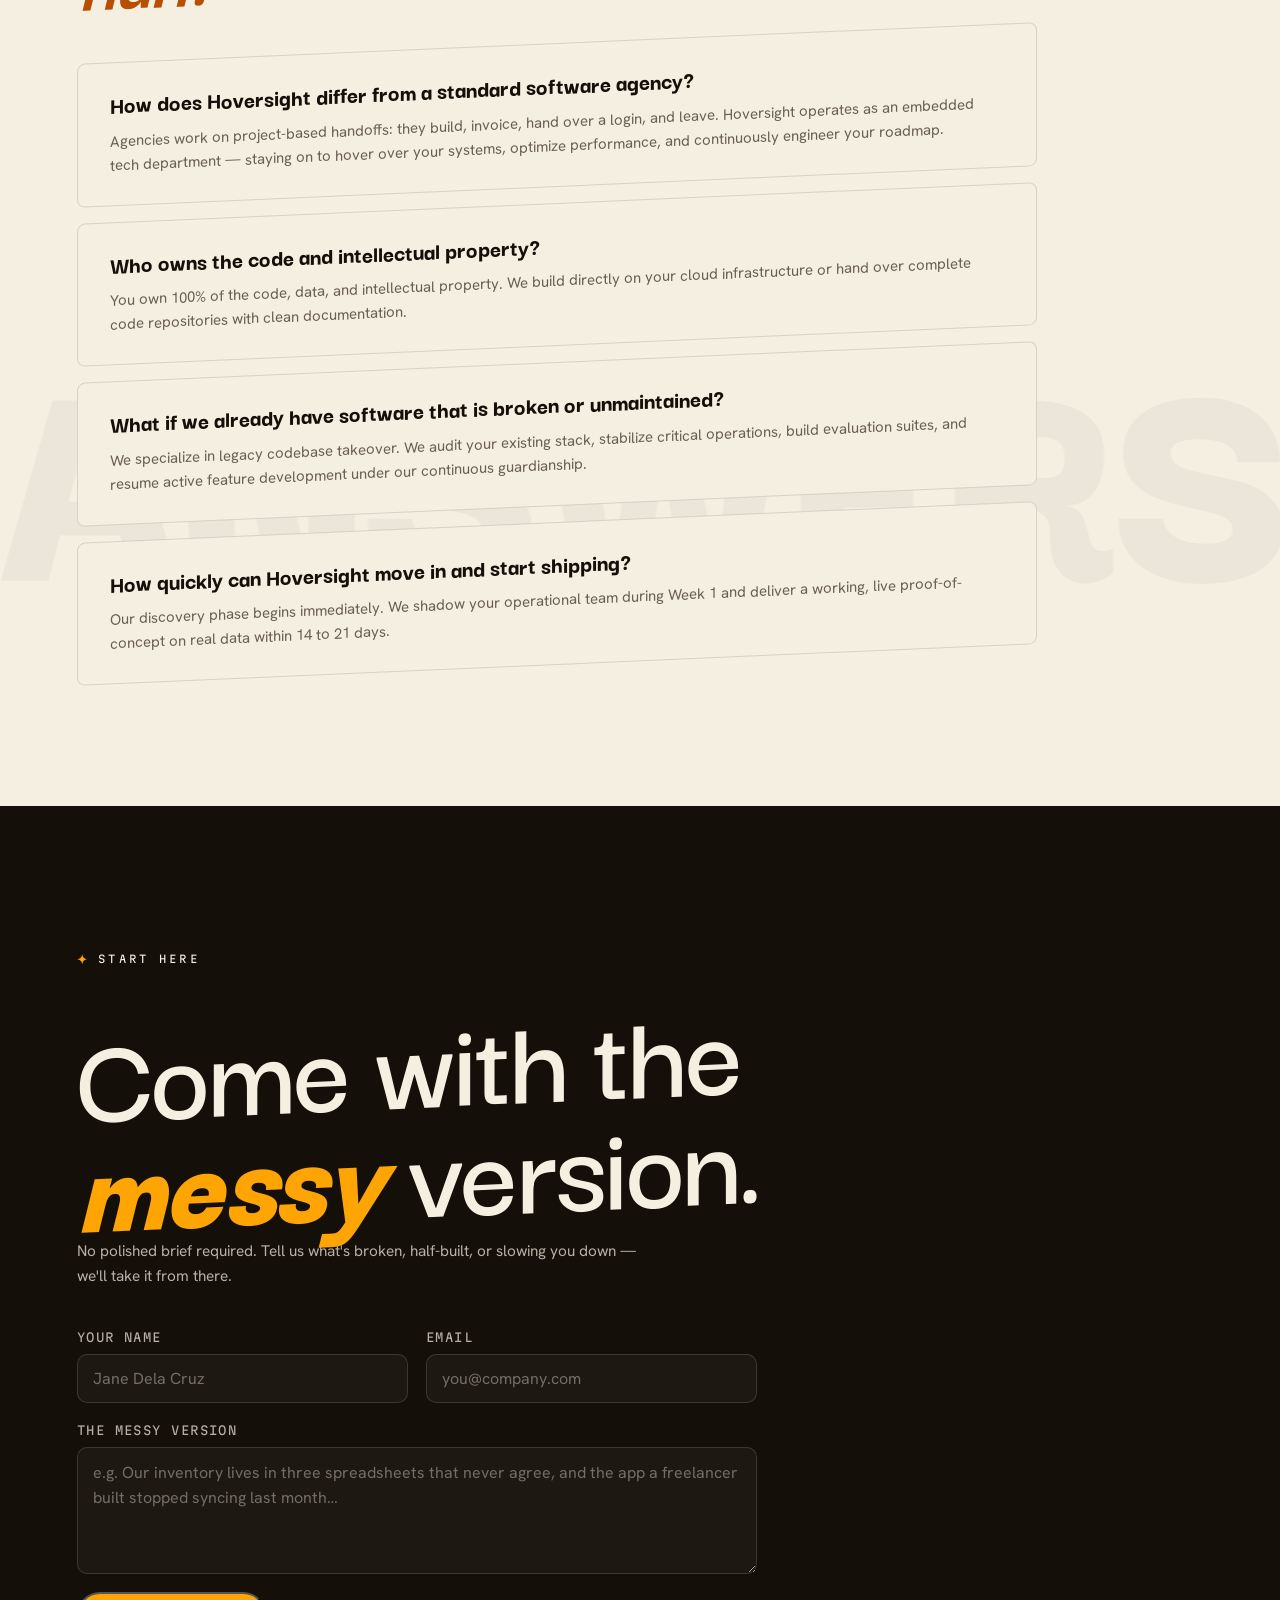
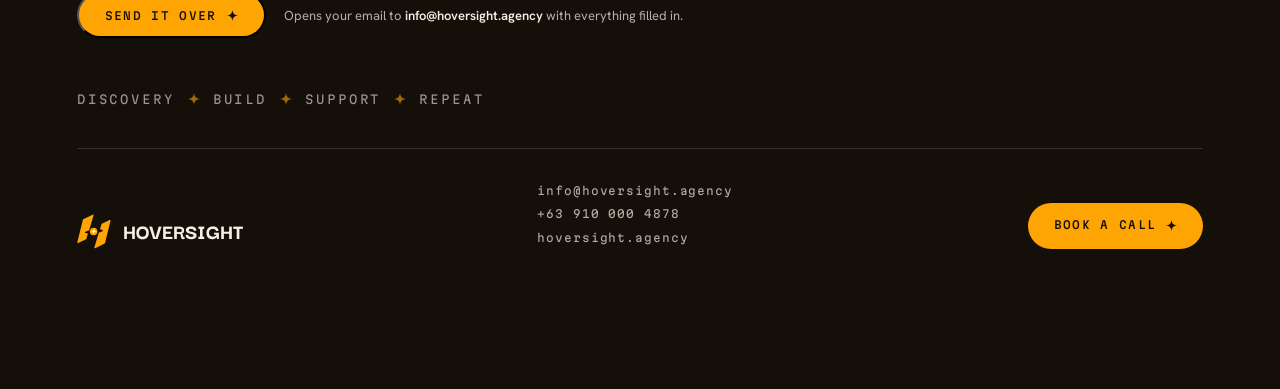
==== commit 7a9b4506: "Method lifecycle, deck preview polish, hero mosaic skew flip - Method now reads as a continuous life" ====
--- a/index.html
+++ b/index.html
@@ -581,8 +581,8 @@
       height: 128%;
       display: flex;
       gap: 16px;
-      transform: skewY(-8deg) rotate(-3deg) scale(1.04);
-      transform-origin: top right;
+      transform: skewY(8deg) rotate(3deg) scale(1.04);
+      transform-origin: top left;
       opacity: calc((1 - var(--p, 0)) * 0.5);
       pointer-events: none;
       -webkit-mask-image: linear-gradient(100deg, transparent 4%, rgba(0, 0, 0, .35) 26%, #000 58%);
@@ -927,24 +927,44 @@
     .phases {
       display: grid;
       grid-template-columns: repeat(auto-fit, minmax(210px, 1fr));
-      gap: 1px;
-      background: var(--line-l);
+      gap: 16px;
+    }
+
+    .phase {
+      position: relative;
+      background: var(--paper);
       border: 1px solid var(--line-l);
       border-radius: 14px;
-      overflow: hidden
-    }
-
-    .phase {
-      background: var(--paper);
       padding: clamp(24px, 2.2vw, 34px);
       display: flex;
       flex-direction: column;
       gap: 14px;
-      transition: background .4s, transform .5s var(--ease)
+      transition: background .4s, transform .5s var(--ease), border-color .4s, box-shadow .4s
     }
 
     .phase:hover {
-      background: var(--paper-2)
+      background: var(--paper-2);
+      border-color: rgba(196, 120, 20, .38);
+      box-shadow: 0 10px 30px rgba(20, 15, 9, .06)
+    }
+
+    /* On wide screens the five stages sit in one connected row (a clear cycle),
+       with forward-flow arrows linking them; narrower screens wrap and drop arrows. */
+    @media (min-width: 1080px) {
+      .phases { grid-template-columns: repeat(5, 1fr); }
+      .phase:not(:last-child)::after {
+        content: '';
+        position: absolute;
+        top: 40px;
+        right: -12px;
+        width: 13px;
+        height: 13px;
+        transform: translateY(-50%) rotate(45deg);
+        border-top: 2px solid var(--ember);
+        border-right: 2px solid var(--ember);
+        opacity: .55;
+        z-index: 3
+      }
     }
 
     .phase .pnum {
@@ -967,6 +987,74 @@
       font-size: 14.5px;
       line-height: 1.55;
       color: var(--muted-l)
+    }
+
+    /* ===== LIFECYCLE FRAMING (Method section) ===== */
+    .cycle-badge {
+      display: inline-flex;
+      align-items: center;
+      gap: 10px;
+      font-family: var(--mono);
+      font-size: 11px;
+      letter-spacing: .22em;
+      text-transform: uppercase;
+      color: var(--ember);
+    }
+
+    .cycle-ring {
+      width: 18px;
+      height: 18px;
+      border-radius: 50%;
+      border: 1.5px dashed var(--ember);
+      border-top-color: transparent;
+      animation: cycleSpin 3.4s linear infinite;
+    }
+
+    @keyframes cycleSpin { to { transform: rotate(360deg); } }
+
+    .lifecycle-loop {
+      display: flex;
+      align-items: center;
+      gap: 18px;
+      margin-top: 4px;
+    }
+
+    .lifecycle-loop .ll-arc {
+      flex: 1;
+      height: 1px;
+      background: repeating-linear-gradient(90deg, rgba(196, 120, 20, .5) 0 6px, transparent 6px 12px);
+    }
+
+    .lifecycle-loop .ll-badge {
+      display: inline-flex;
+      align-items: center;
+      gap: 10px;
+      font-family: var(--mono);
+      font-size: 12px;
+      letter-spacing: .12em;
+      text-transform: uppercase;
+      color: var(--ink);
+      white-space: nowrap;
+      padding: 9px 18px;
+      border: 1px solid var(--line-l);
+      border-radius: 999px;
+      background: var(--paper);
+    }
+
+    .lifecycle-loop .ll-spin {
+      color: var(--ember);
+      font-size: 15px;
+      line-height: 1;
+      display: inline-block;
+      animation: cycleSpin 3.4s linear infinite;
+    }
+
+    .rmstatic .cycle-ring,
+    .rmstatic .ll-spin { animation: none; }
+
+    @media (max-width: 640px) {
+      .lifecycle-loop .ll-arc { display: none; }
+      .lifecycle-loop { justify-content: center; }
     }
 
     .chips {
@@ -2158,28 +2246,57 @@
       display: flex;
       gap: 8px;
       overflow-x: auto;
-      padding-bottom: 8px;
+      padding: 2px 0 12px;
       scroll-behavior: smooth;
+      scrollbar-width: thin;
+      scrollbar-color: rgba(255, 165, 3, 0.45) rgba(255, 255, 255, 0.05);
+      -webkit-mask-image: linear-gradient(90deg, transparent 0, #000 2.5%, #000 97.5%, transparent 100%);
+      mask-image: linear-gradient(90deg, transparent 0, #000 2.5%, #000 97.5%, transparent 100%);
+    }
+
+    .deck-thumbnails::-webkit-scrollbar {
+      height: 6px;
+    }
+
+    .deck-thumbnails::-webkit-scrollbar-track {
+      background: rgba(255, 255, 255, 0.05);
+      border-radius: 3px;
+    }
+
+    .deck-thumbnails::-webkit-scrollbar-thumb {
+      background: rgba(255, 165, 3, 0.4);
+      border-radius: 3px;
+    }
+
+    .deck-thumbnails::-webkit-scrollbar-thumb:hover {
+      background: rgba(255, 165, 3, 0.65);
     }
 
     .deck-thumb {
       font-family: var(--mono);
       font-size: 12px;
-      padding: 6px 12px;
-      border-radius: 6px;
-      background: rgba(255, 255, 255, 0.04);
+      padding: 8px 13px;
+      border-radius: 8px;
+      background: rgba(255, 255, 255, 0.03);
       border: 1px solid var(--line-d);
       color: var(--muted-d);
       white-space: nowrap;
       cursor: pointer;
-      transition: all 0.25s;
+      transition: background .25s, border-color .25s, color .25s, box-shadow .25s;
       flex-shrink: 0;
     }
 
-    .deck-thumb:hover, .deck-thumb.active {
+    .deck-thumb:hover {
+      background: rgba(255, 165, 3, 0.08);
+      border-color: rgba(255, 165, 3, 0.45);
+      color: var(--paper);
+    }
+
+    .deck-thumb.active {
       background: rgba(255, 165, 3, 0.15);
       border-color: var(--amber);
       color: var(--amber);
+      box-shadow: 0 0 0 1px rgba(255, 165, 3, 0.25), 0 6px 18px rgba(255, 165, 3, 0.12);
     }
 
     /* ============ LEAD CAPTURE FORM ============ */
@@ -2459,7 +2576,7 @@
   <section class="pale method" id="method">
     <div class="method-head rv">
       <h2>Five steps. Then we start the <em>next five.</em></h2>
-      <div class="eyebrow" style="opacity:.6"><span class="sk"></span>How we work</div>
+      <div class="cycle-badge rv"><span class="cycle-ring" aria-hidden="true"></span>Continuous cycle</div>
     </div>
     <div class="phases">
       <div class="phase rv"><span class="pnum">01</span>
@@ -2487,6 +2604,11 @@
         <p>We keep it working, support it, and build whatever comes next.</p>
         <div class="chips"><span>Support</span><span>Repeat →</span></div>
       </div>
+    </div>
+    <div class="lifecycle-loop rv">
+      <span class="ll-arc"></span>
+      <span class="ll-badge"><span class="ll-spin">↻</span> then we start the next five</span>
+      <span class="ll-arc"></span>
     </div>
   </section>
 
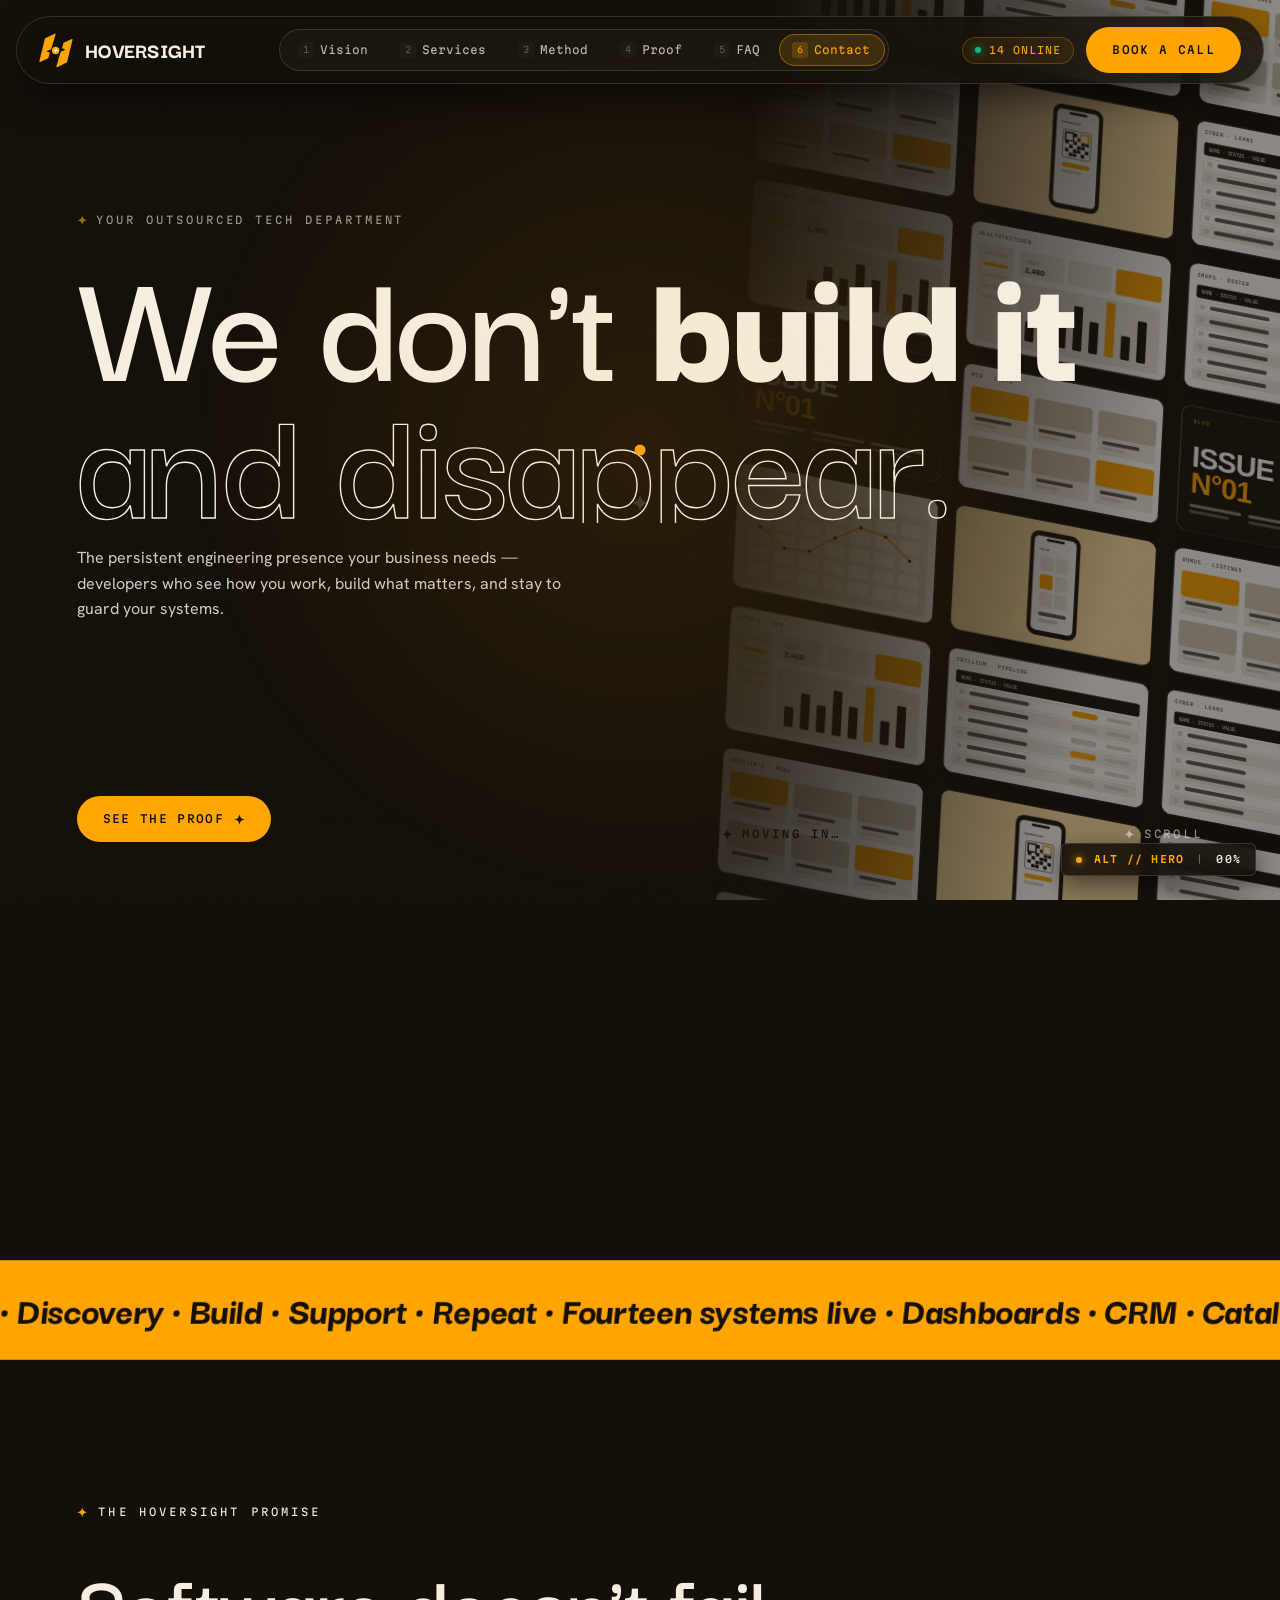
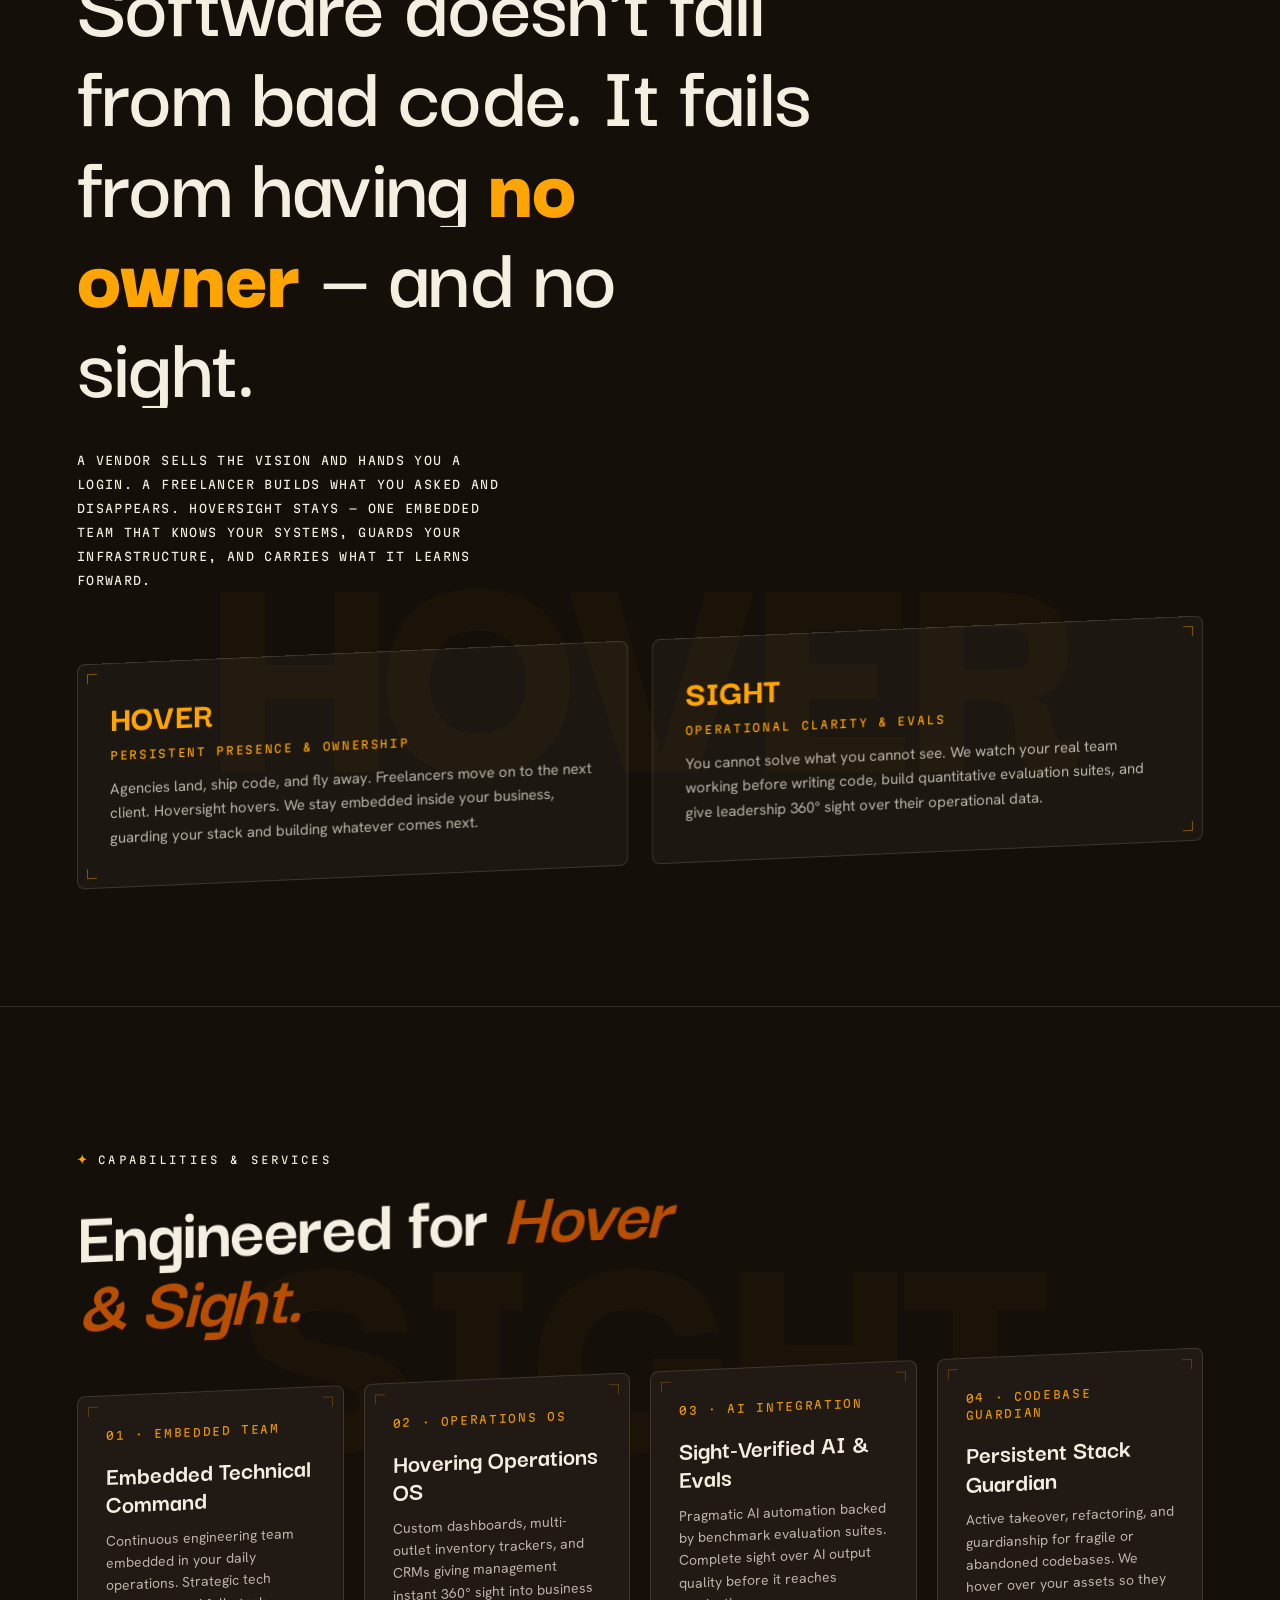
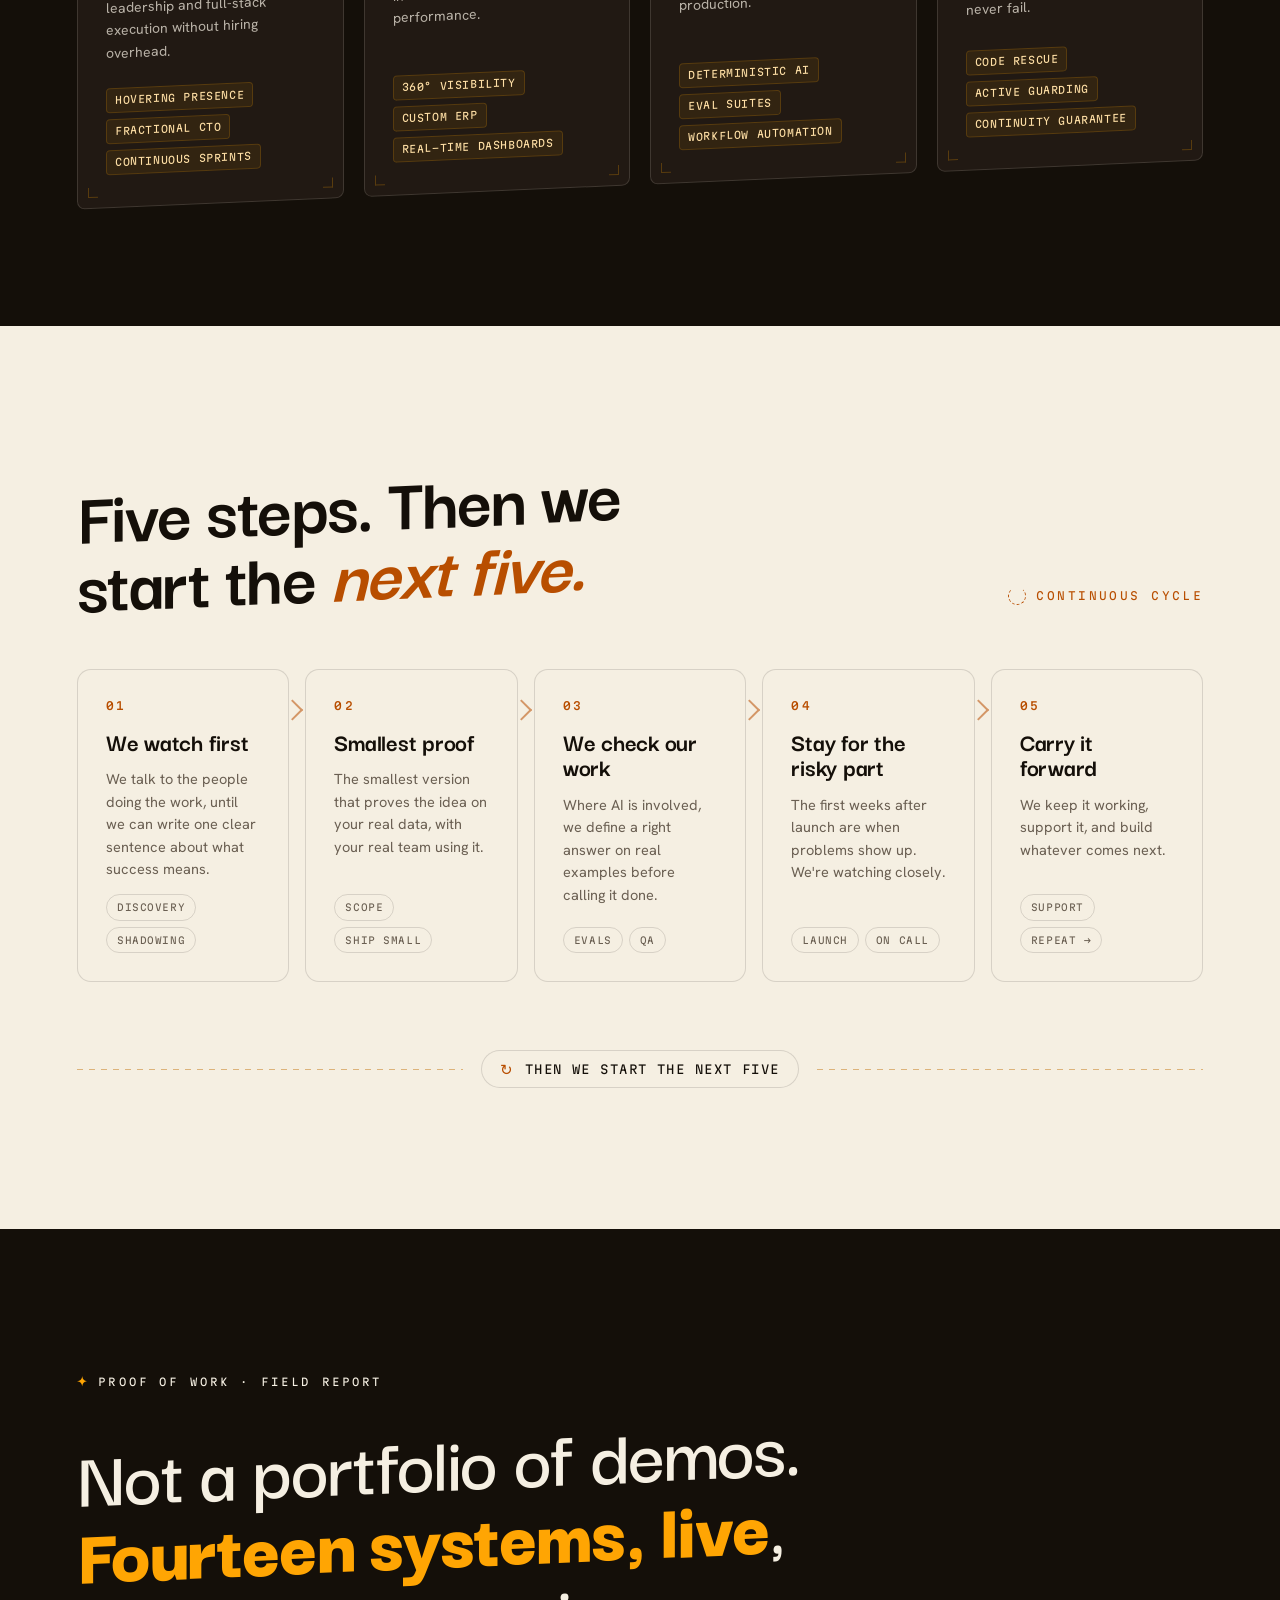
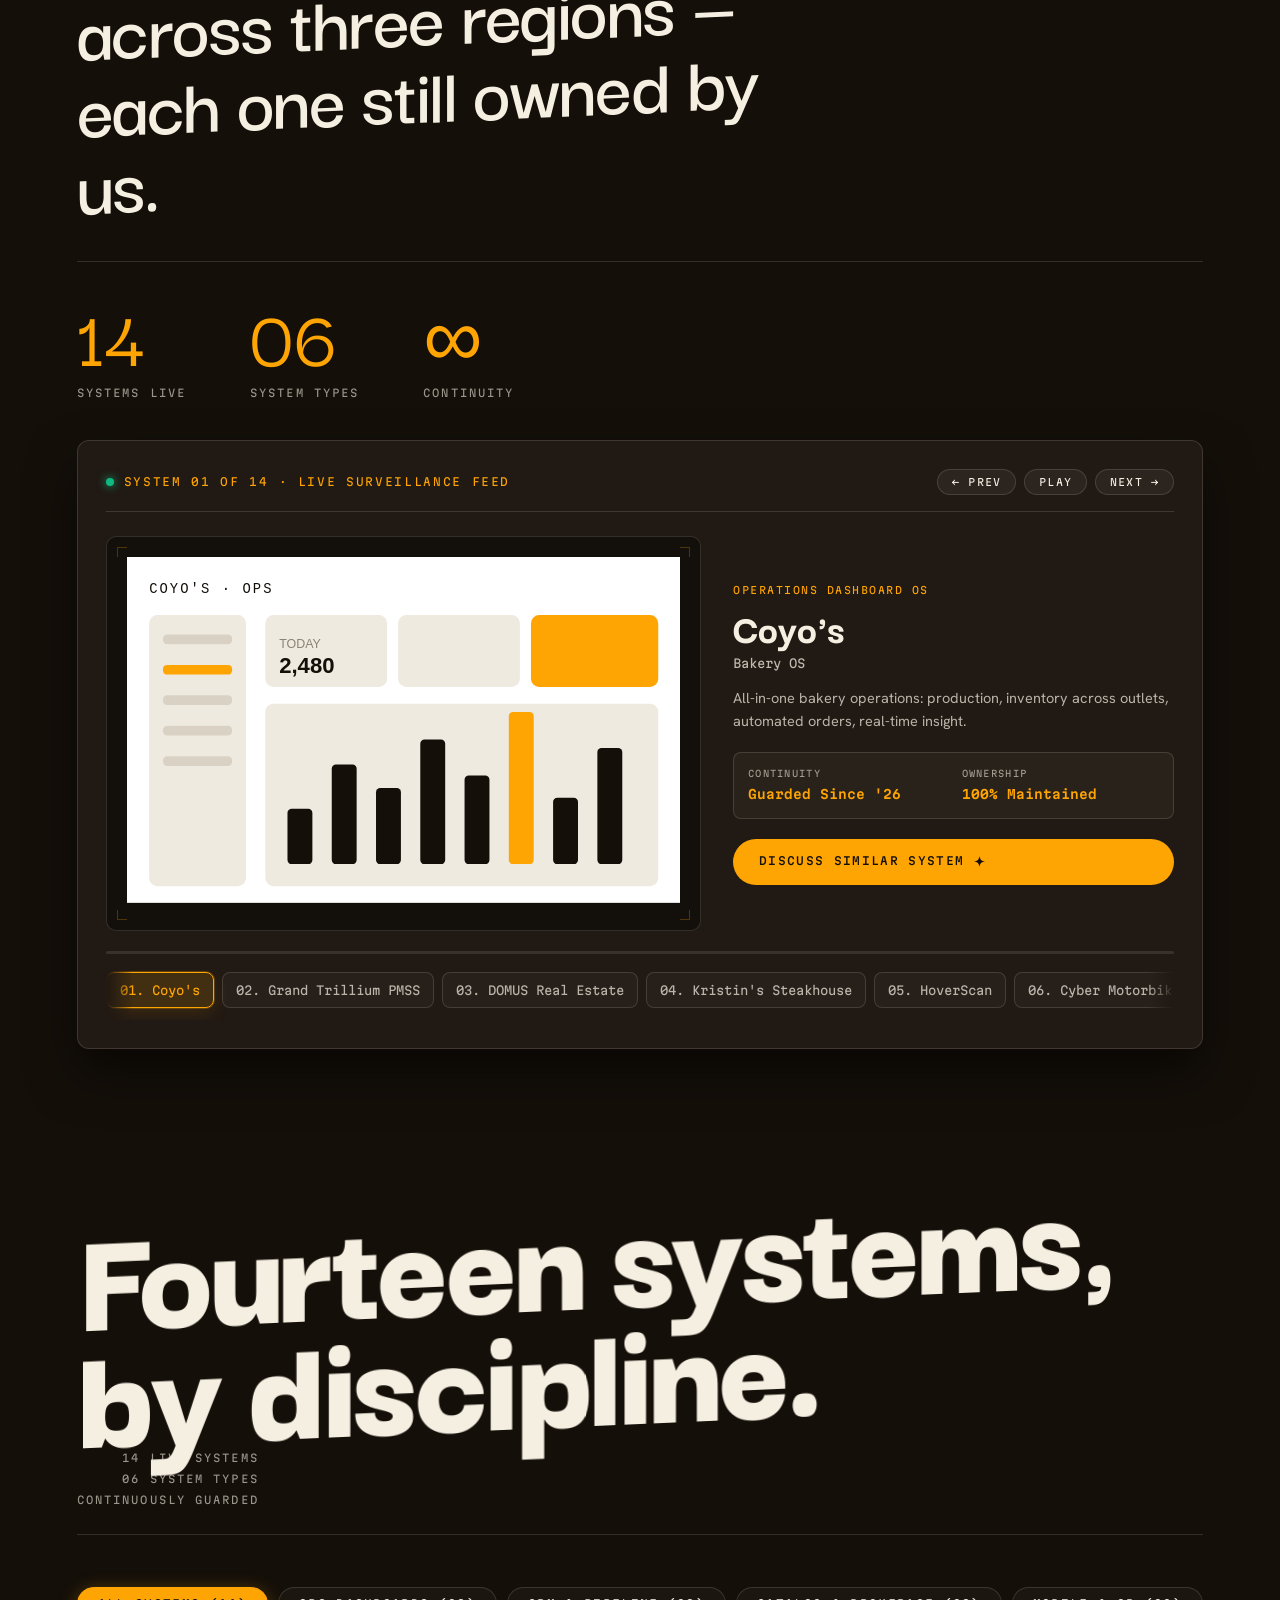
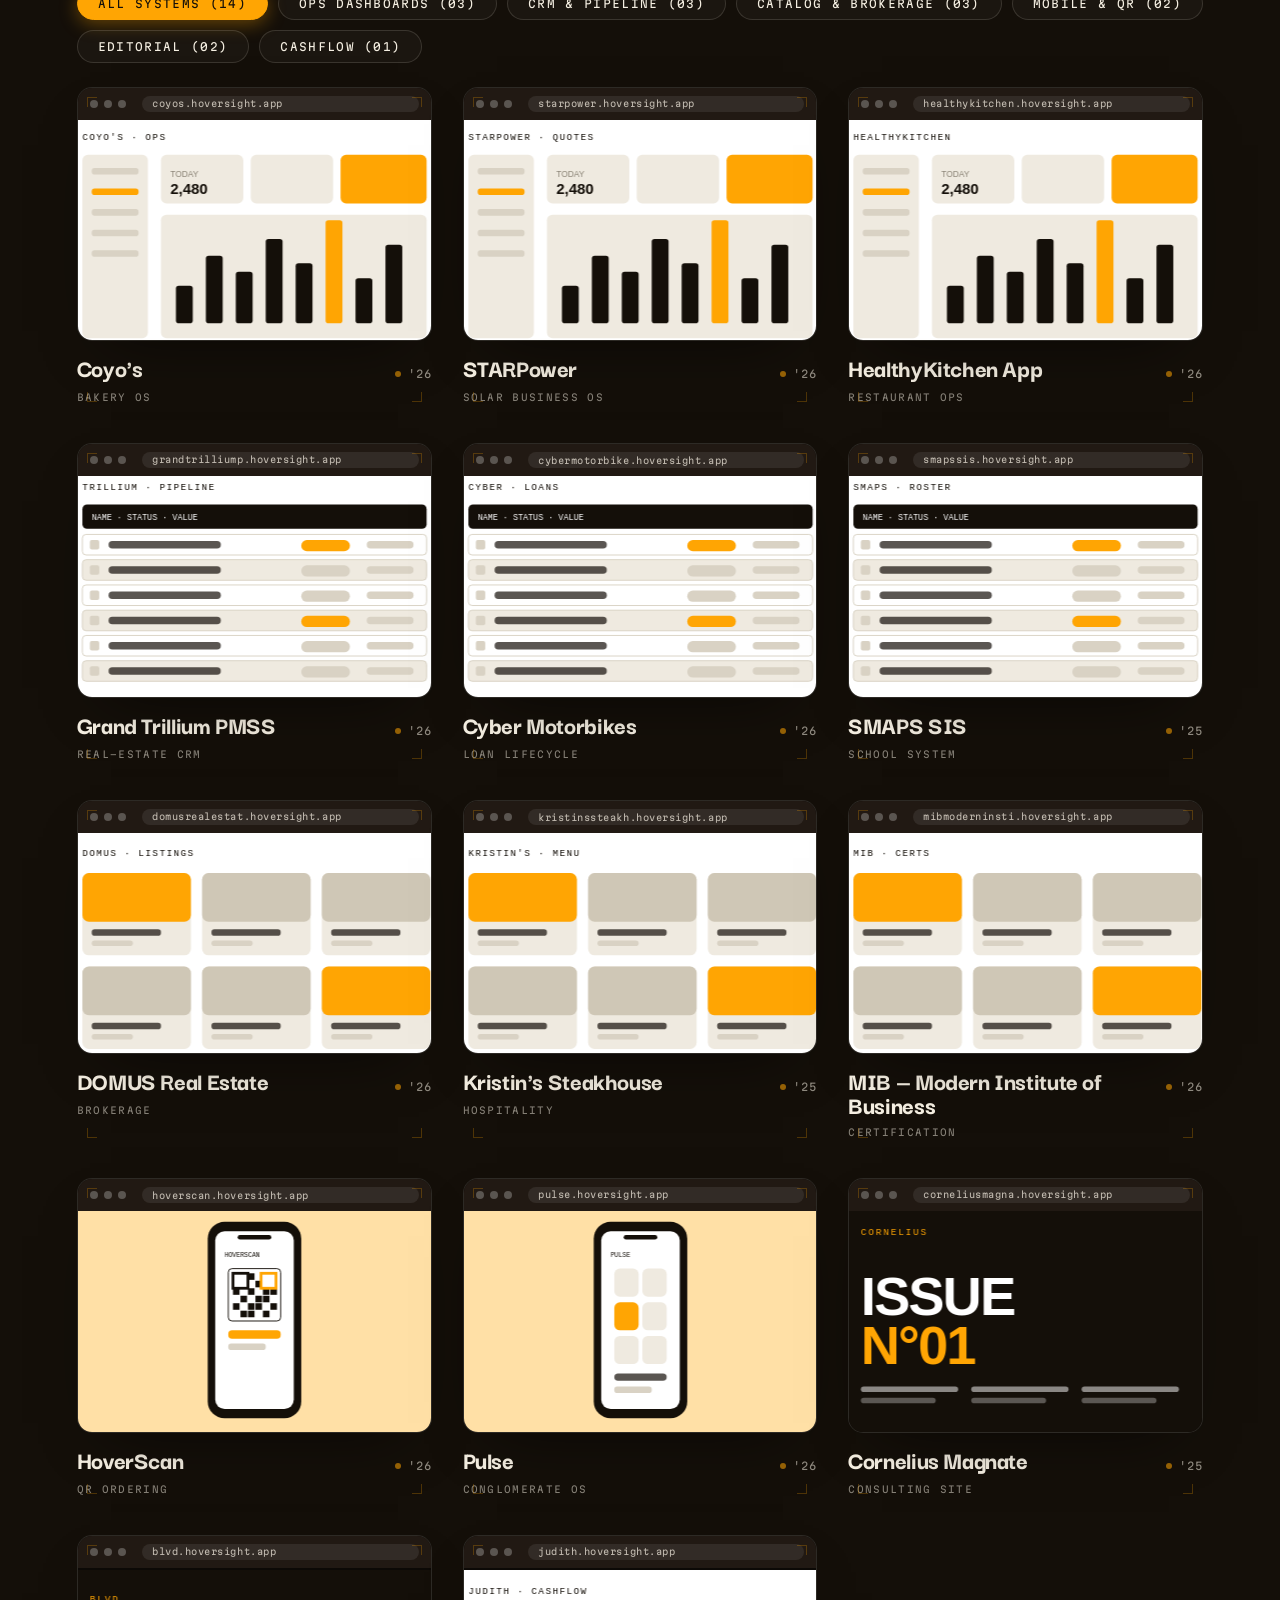
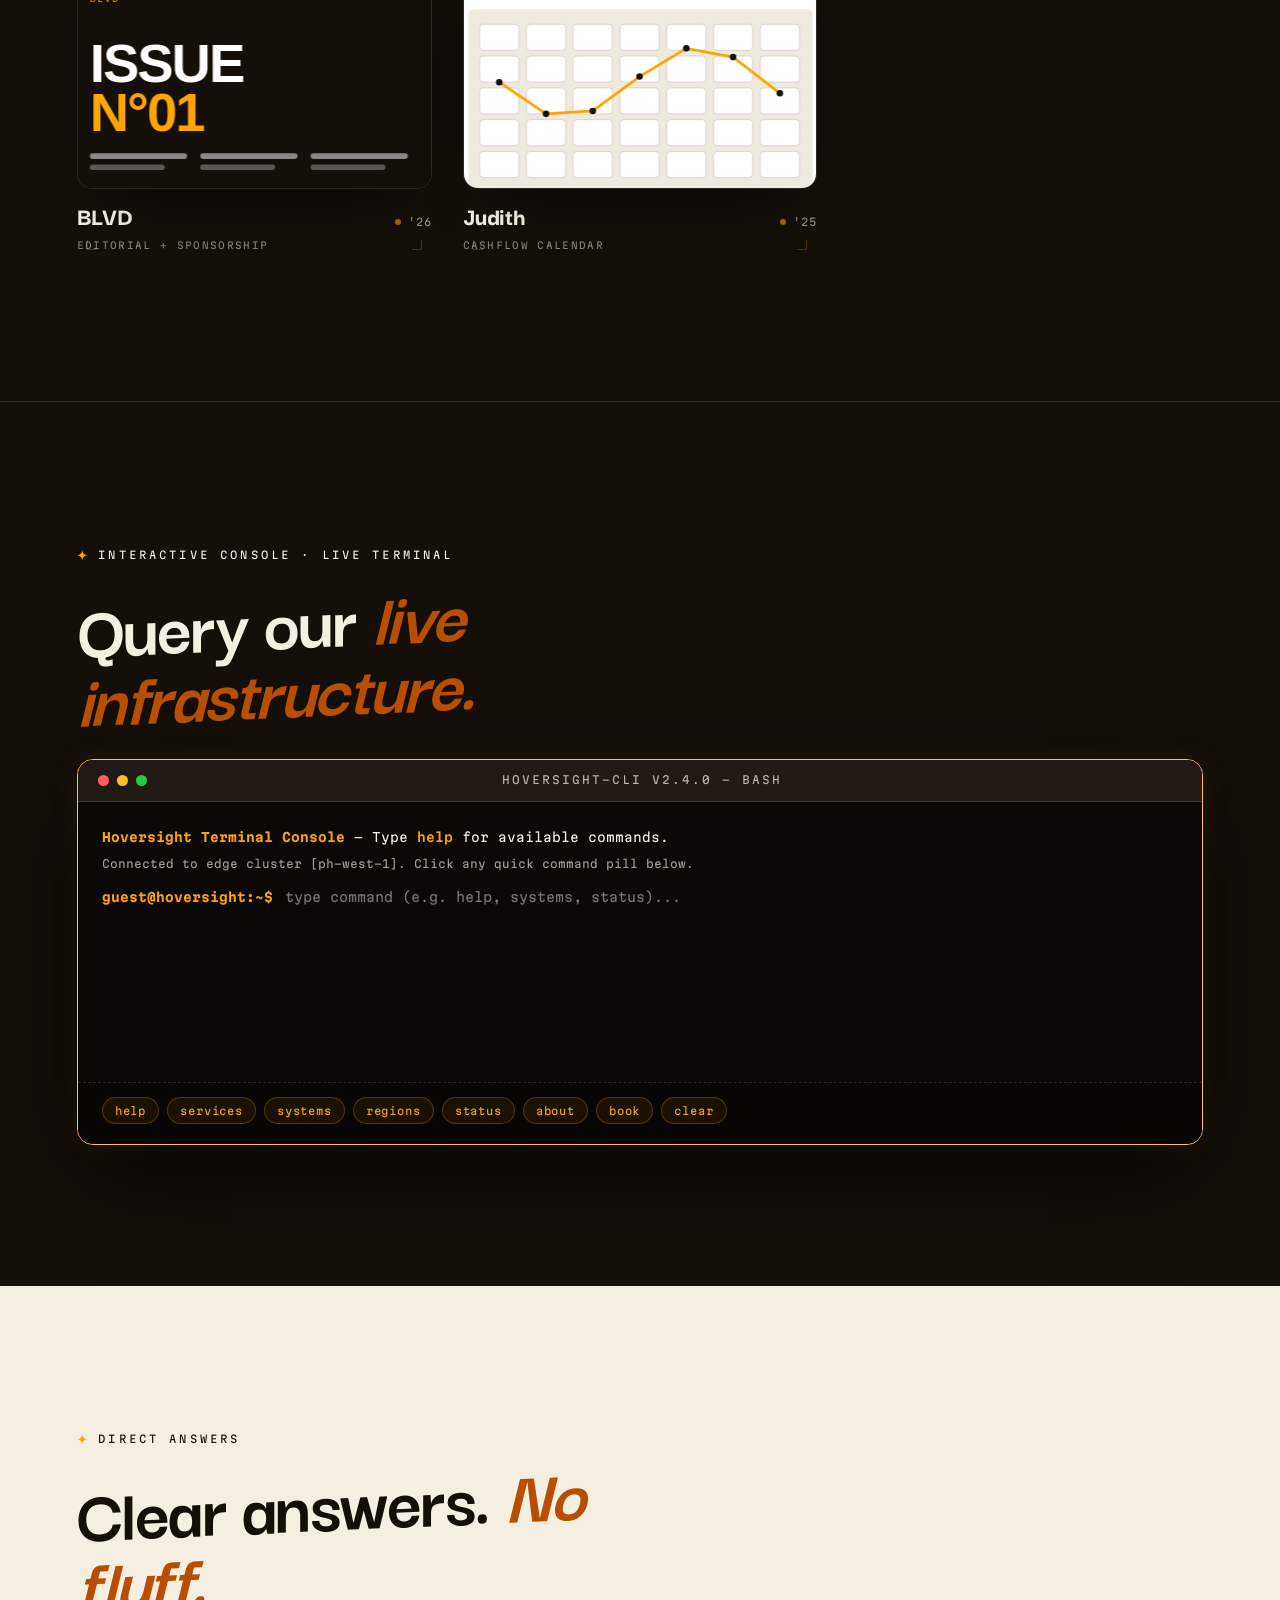
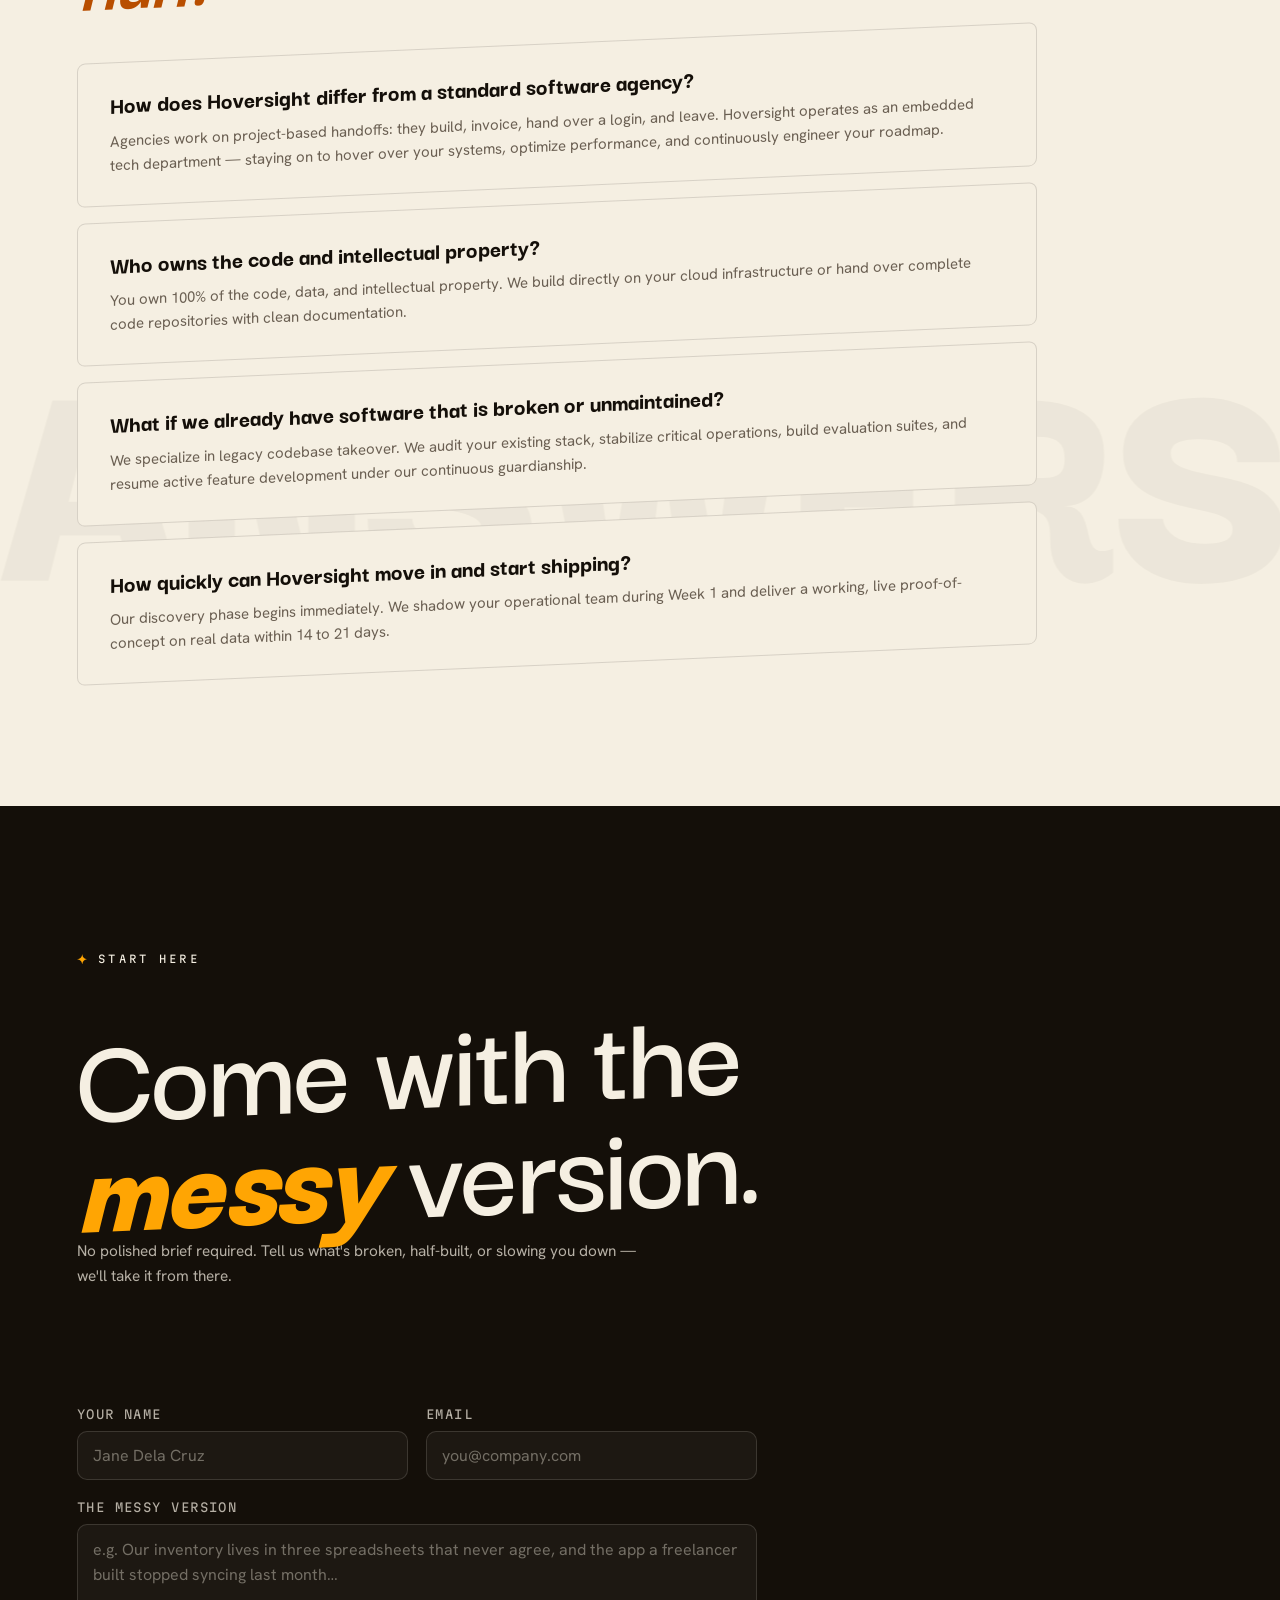
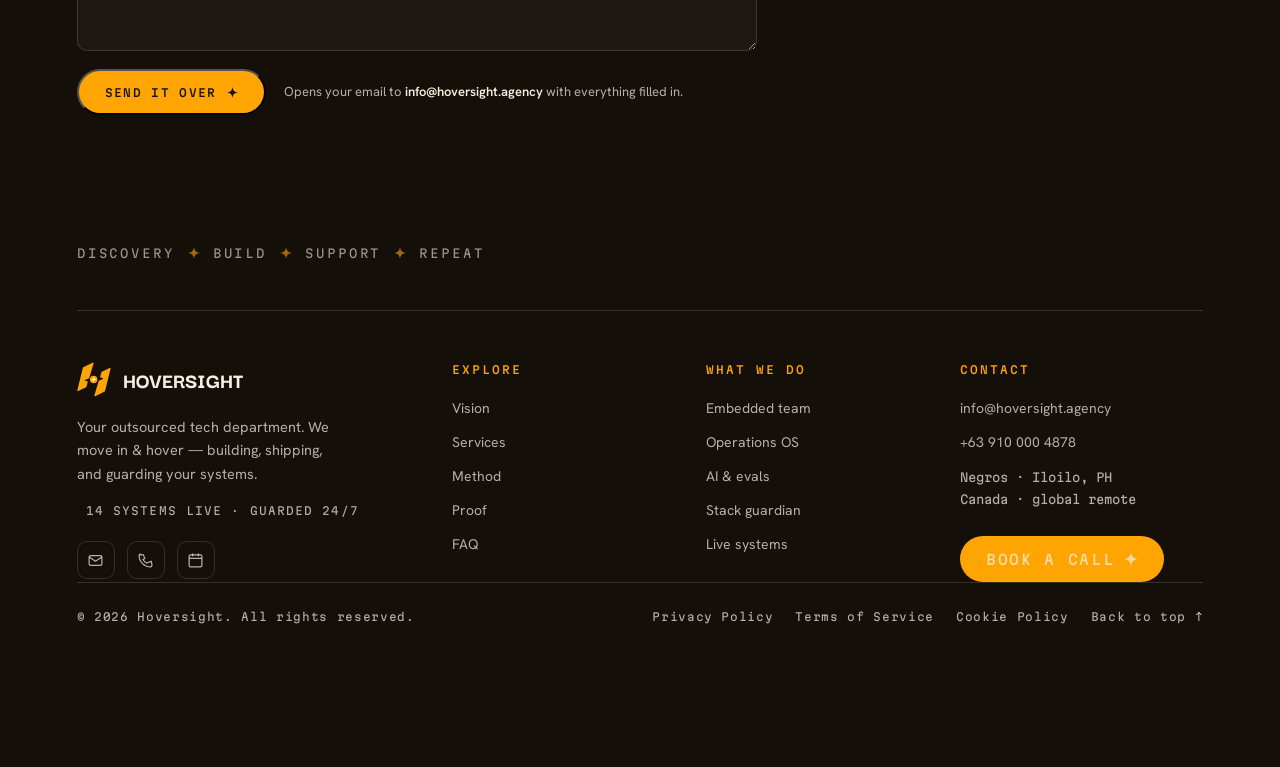
==== commit d69e3773: "Rebuild footer into a full agency footer + add legal pages - Footer: removed the min-height/space-be" ====
--- a/index.html
+++ b/index.html
@@ -1361,10 +1361,9 @@
 
     /* footer */
     .foot {
-      min-height: 92svh;
       display: flex;
       flex-direction: column;
-      justify-content: space-between
+      gap: clamp(46px, 6vw, 84px)
     }
 
     .foot h2 {
@@ -1417,6 +1416,147 @@
       line-height: 2.1;
       opacity: .7;
       font-weight: 400
+    }
+
+    /* ===== SITEMAP FOOTER ===== */
+    .foot-main {
+      display: grid;
+      grid-template-columns: 1.6fr 1fr 1fr 1.2fr;
+      gap: clamp(28px, 4vw, 56px);
+      border-top: 1px solid var(--line-d);
+      padding-top: clamp(36px, 4vw, 54px);
+    }
+
+    .foot-brand {
+      display: flex;
+      flex-direction: column;
+      gap: 18px;
+    }
+
+    .foot-tagline {
+      font-size: 14.5px;
+      line-height: 1.6;
+      color: var(--muted-d);
+      max-width: 34ch;
+    }
+
+    .foot-status {
+      display: inline-flex;
+      align-items: center;
+      gap: 9px;
+      font-family: var(--mono);
+      font-size: 11px;
+      letter-spacing: .1em;
+      text-transform: uppercase;
+      color: var(--muted-d);
+    }
+
+    .foot-social {
+      display: flex;
+      gap: 12px;
+      margin-top: 4px;
+    }
+
+    .foot-social a {
+      width: 38px;
+      height: 38px;
+      display: inline-flex;
+      align-items: center;
+      justify-content: center;
+      border: 1px solid var(--line-d);
+      border-radius: 10px;
+      color: var(--muted-d);
+      transition: color .25s, border-color .25s, background .25s;
+    }
+
+    .foot-social a:hover {
+      color: var(--amber);
+      border-color: var(--amber);
+      background: rgba(255, 165, 3, .08);
+    }
+
+    .foot-social svg {
+      width: 17px;
+      height: 17px;
+    }
+
+    .foot-col {
+      display: flex;
+      flex-direction: column;
+      gap: 13px;
+    }
+
+    .foot-col h4 {
+      font-family: var(--mono);
+      font-size: 11px;
+      letter-spacing: .18em;
+      text-transform: uppercase;
+      color: var(--amber);
+      margin-bottom: 6px;
+      font-weight: 500;
+    }
+
+    .foot-col a {
+      font-size: 14px;
+      color: var(--muted-d);
+      text-decoration: none;
+      transition: color .2s;
+      width: fit-content;
+    }
+
+    .foot-col a:hover {
+      color: var(--paper);
+    }
+
+    .foot-region {
+      font-family: var(--mono);
+      font-size: 12px;
+      line-height: 1.9;
+      color: var(--muted-d);
+    }
+
+    .foot-cta {
+      margin-top: 12px;
+    }
+
+    .foot-legal {
+      display: flex;
+      justify-content: space-between;
+      align-items: center;
+      gap: 18px;
+      flex-wrap: wrap;
+      border-top: 1px solid var(--line-d);
+      padding-top: 26px;
+      font-family: var(--mono);
+      font-size: 11px;
+      letter-spacing: .06em;
+      color: var(--muted-d);
+    }
+
+    .foot-legal-links {
+      display: flex;
+      gap: 22px;
+      flex-wrap: wrap;
+    }
+
+    .foot-legal-links a {
+      color: var(--muted-d);
+      text-decoration: none;
+      transition: color .2s;
+    }
+
+    .foot-legal-links a:hover {
+      color: var(--amber);
+    }
+
+    @media (max-width: 860px) {
+      .foot-main { grid-template-columns: 1fr 1fr; }
+      .foot-brand { grid-column: 1 / -1; }
+    }
+
+    @media (max-width: 520px) {
+      .foot-main { grid-template-columns: 1fr; }
+      .foot-legal { flex-direction: column; align-items: flex-start; }
     }
 
     .rv {
@@ -2794,12 +2934,62 @@
     </form>
 
     <div class="rv">
-      <div class="loop" style="margin-bottom:40px"><span>Discovery</span><span class="sk"></span><span>Build</span><span
+      <div class="loop" style="margin-bottom:48px"><span>Discovery</span><span class="sk"></span><span>Build</span><span
           class="sk"></span><span>Support</span><span class="sk"></span><span>Repeat</span></div>
-      <div class="foot-grid">
-        <div class="brand"><span class="logo lg"></span><span class="wm">Hoversight</span></div>
-        <div class="contact">info@hoversight.agency<br>+63 910 000 4878<br>hoversight.agency</div>
-        <a class="cta" href="https://booking.hoversight.agency/">Book a call <span class="sk"></span></a>
+
+      <div class="foot-main">
+        <div class="foot-brand">
+          <div class="brand"><span class="logo lg"></span><span class="wm">Hoversight</span></div>
+          <p class="foot-tagline">Your outsourced tech department. We move in &amp; hover — building, shipping, and guarding your systems.</p>
+          <div class="foot-status"><span class="pulse-dot"></span>14 systems live · guarded 24/7</div>
+          <div class="foot-social">
+            <a href="mailto:info@hoversight.agency" aria-label="Email Hoversight" title="Email">
+              <svg viewBox="0 0 24 24" fill="none" stroke="currentColor" stroke-width="1.7" aria-hidden="true"><rect x="3" y="5" width="18" height="14" rx="2"/><path d="m3 7 9 6 9-6"/></svg>
+            </a>
+            <a href="tel:+639100004878" aria-label="Call Hoversight" title="Phone">
+              <svg viewBox="0 0 24 24" fill="none" stroke="currentColor" stroke-width="1.7" aria-hidden="true"><path d="M5 4h4l2 5-2.5 1.5a11 11 0 0 0 5 5L20 13l1 4v2a2 2 0 0 1-2 2A16 16 0 0 1 3 5a2 2 0 0 1 2-2z"/></svg>
+            </a>
+            <a href="https://booking.hoversight.agency/" aria-label="Book a call" title="Book a call">
+              <svg viewBox="0 0 24 24" fill="none" stroke="currentColor" stroke-width="1.7" aria-hidden="true"><rect x="3" y="4" width="18" height="17" rx="2"/><path d="M3 9h18M8 2v4M16 2v4"/></svg>
+            </a>
+          </div>
+        </div>
+
+        <nav class="foot-col" aria-label="Explore">
+          <h4>Explore</h4>
+          <a href="#vision">Vision</a>
+          <a href="#services">Services</a>
+          <a href="#method">Method</a>
+          <a href="#proof">Proof</a>
+          <a href="#faq">FAQ</a>
+        </nav>
+
+        <nav class="foot-col" aria-label="What we do">
+          <h4>What we do</h4>
+          <a href="#services">Embedded team</a>
+          <a href="#services">Operations OS</a>
+          <a href="#services">AI &amp; evals</a>
+          <a href="#services">Stack guardian</a>
+          <a href="#systems">Live systems</a>
+        </nav>
+
+        <div class="foot-col foot-contact-col">
+          <h4>Contact</h4>
+          <a href="mailto:info@hoversight.agency">info@hoversight.agency</a>
+          <a href="tel:+639100004878">+63 910 000 4878</a>
+          <span class="foot-region">Negros · Iloilo, PH<br>Canada · global remote</span>
+          <a class="cta foot-cta" href="https://booking.hoversight.agency/">Book a call <span class="sk"></span></a>
+        </div>
+      </div>
+
+      <div class="foot-legal">
+        <span class="foot-copy">© 2026 Hoversight. All rights reserved.</span>
+        <div class="foot-legal-links">
+          <a href="/privacy">Privacy Policy</a>
+          <a href="/terms">Terms of Service</a>
+          <a href="/cookies">Cookie Policy</a>
+          <a href="#topbar">Back to top ↑</a>
+        </div>
       </div>
     </div>
   </section>
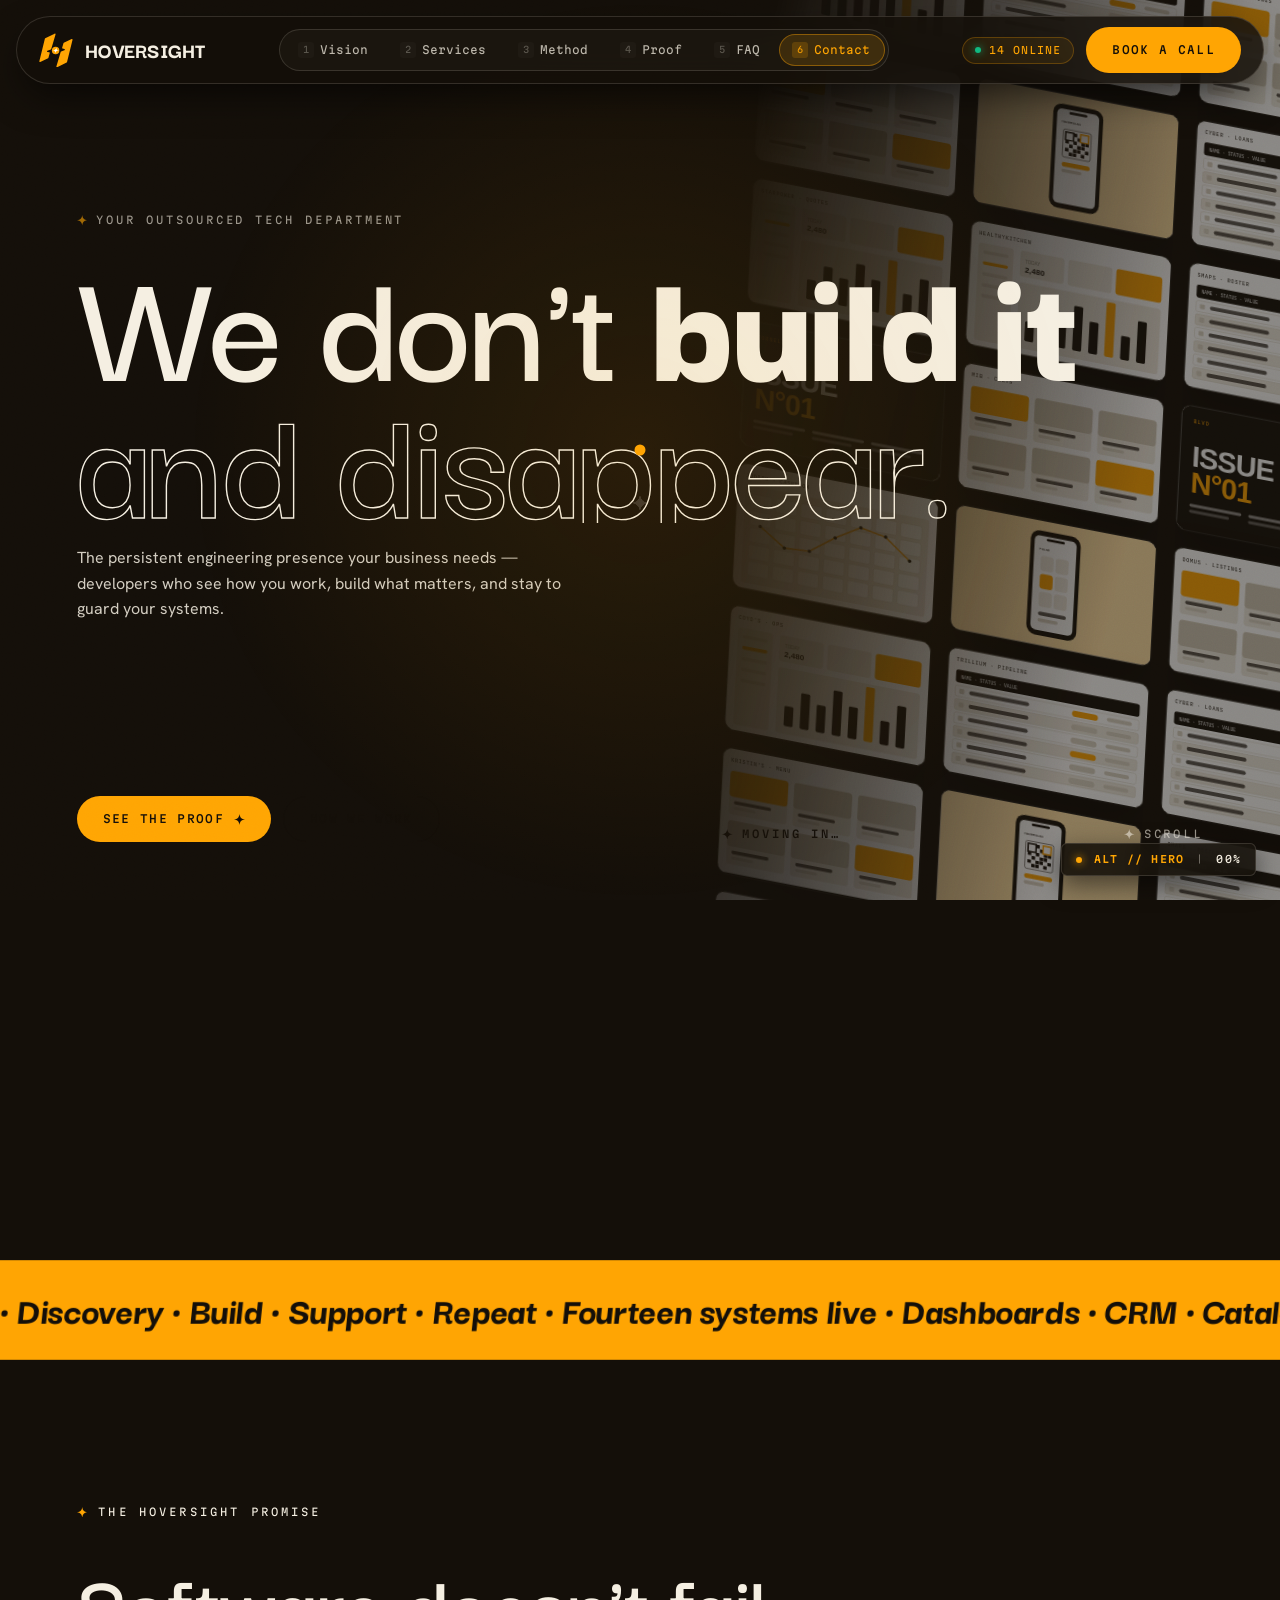
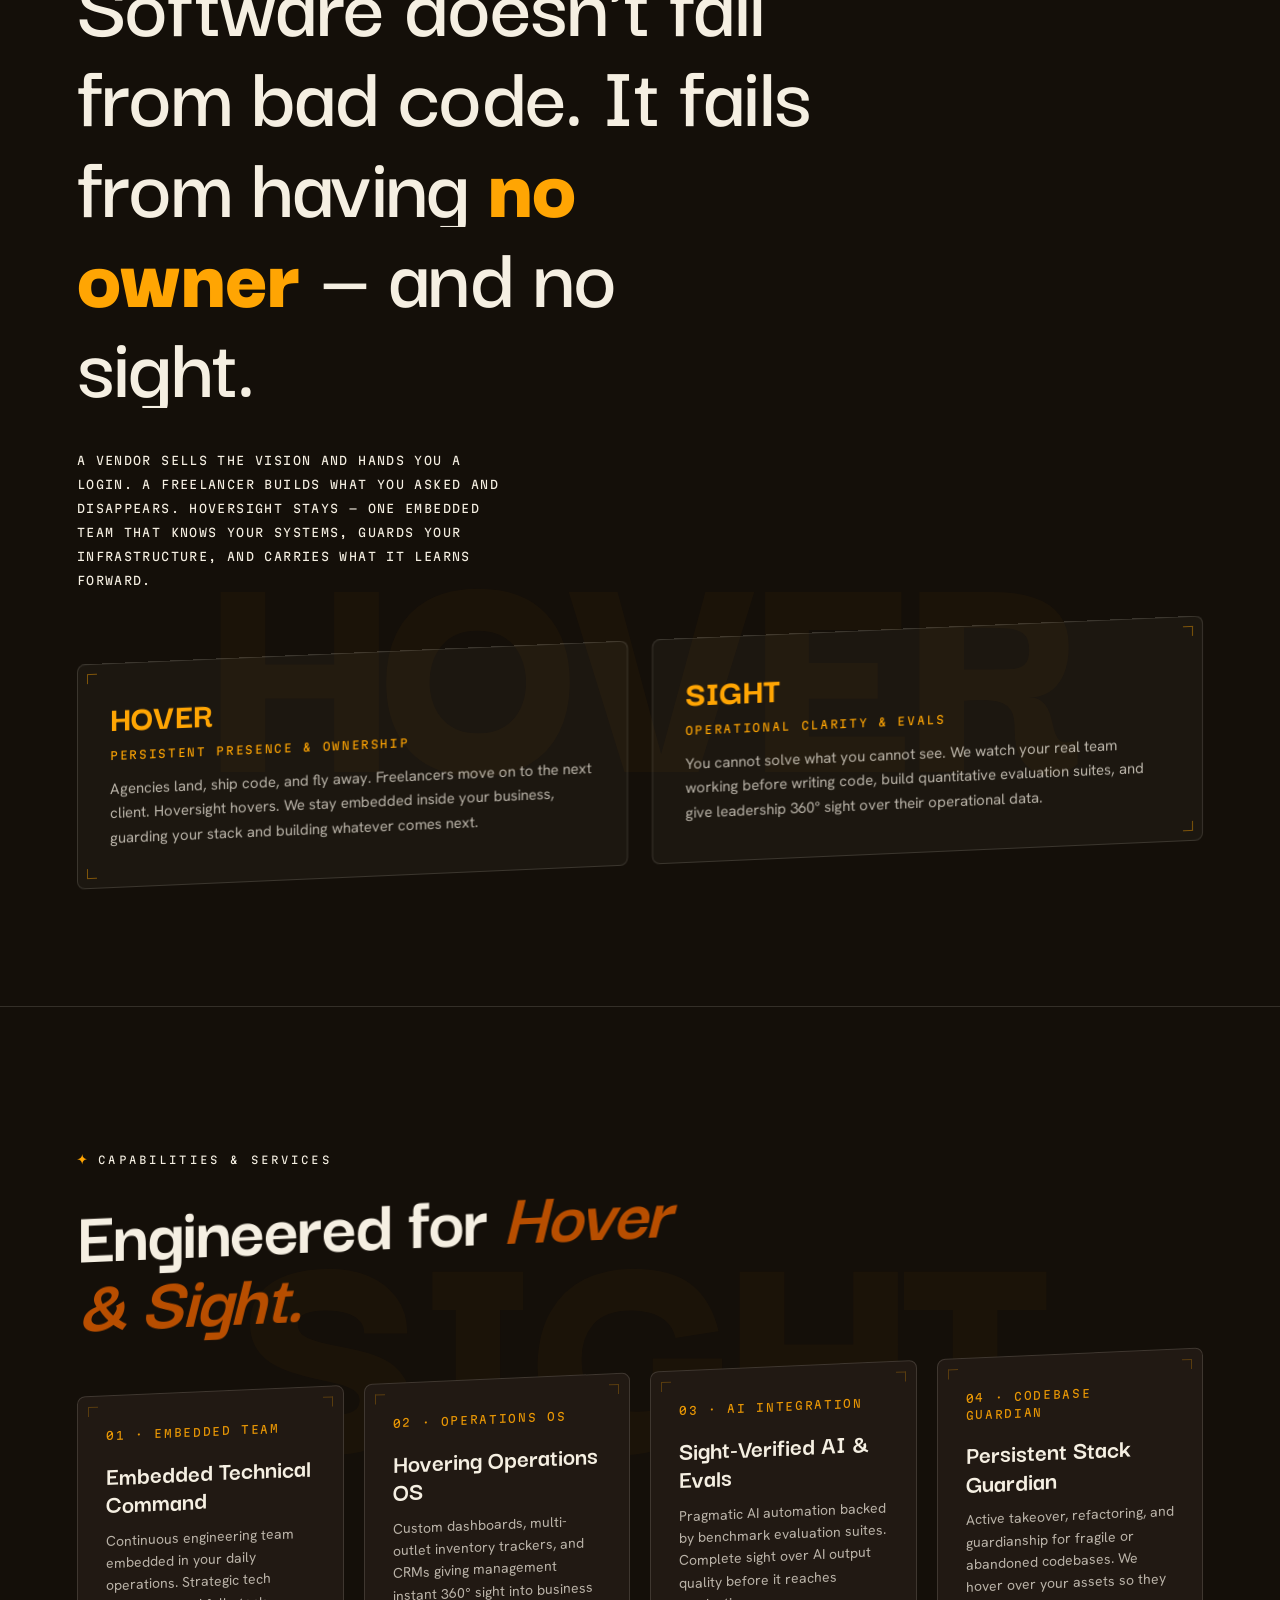
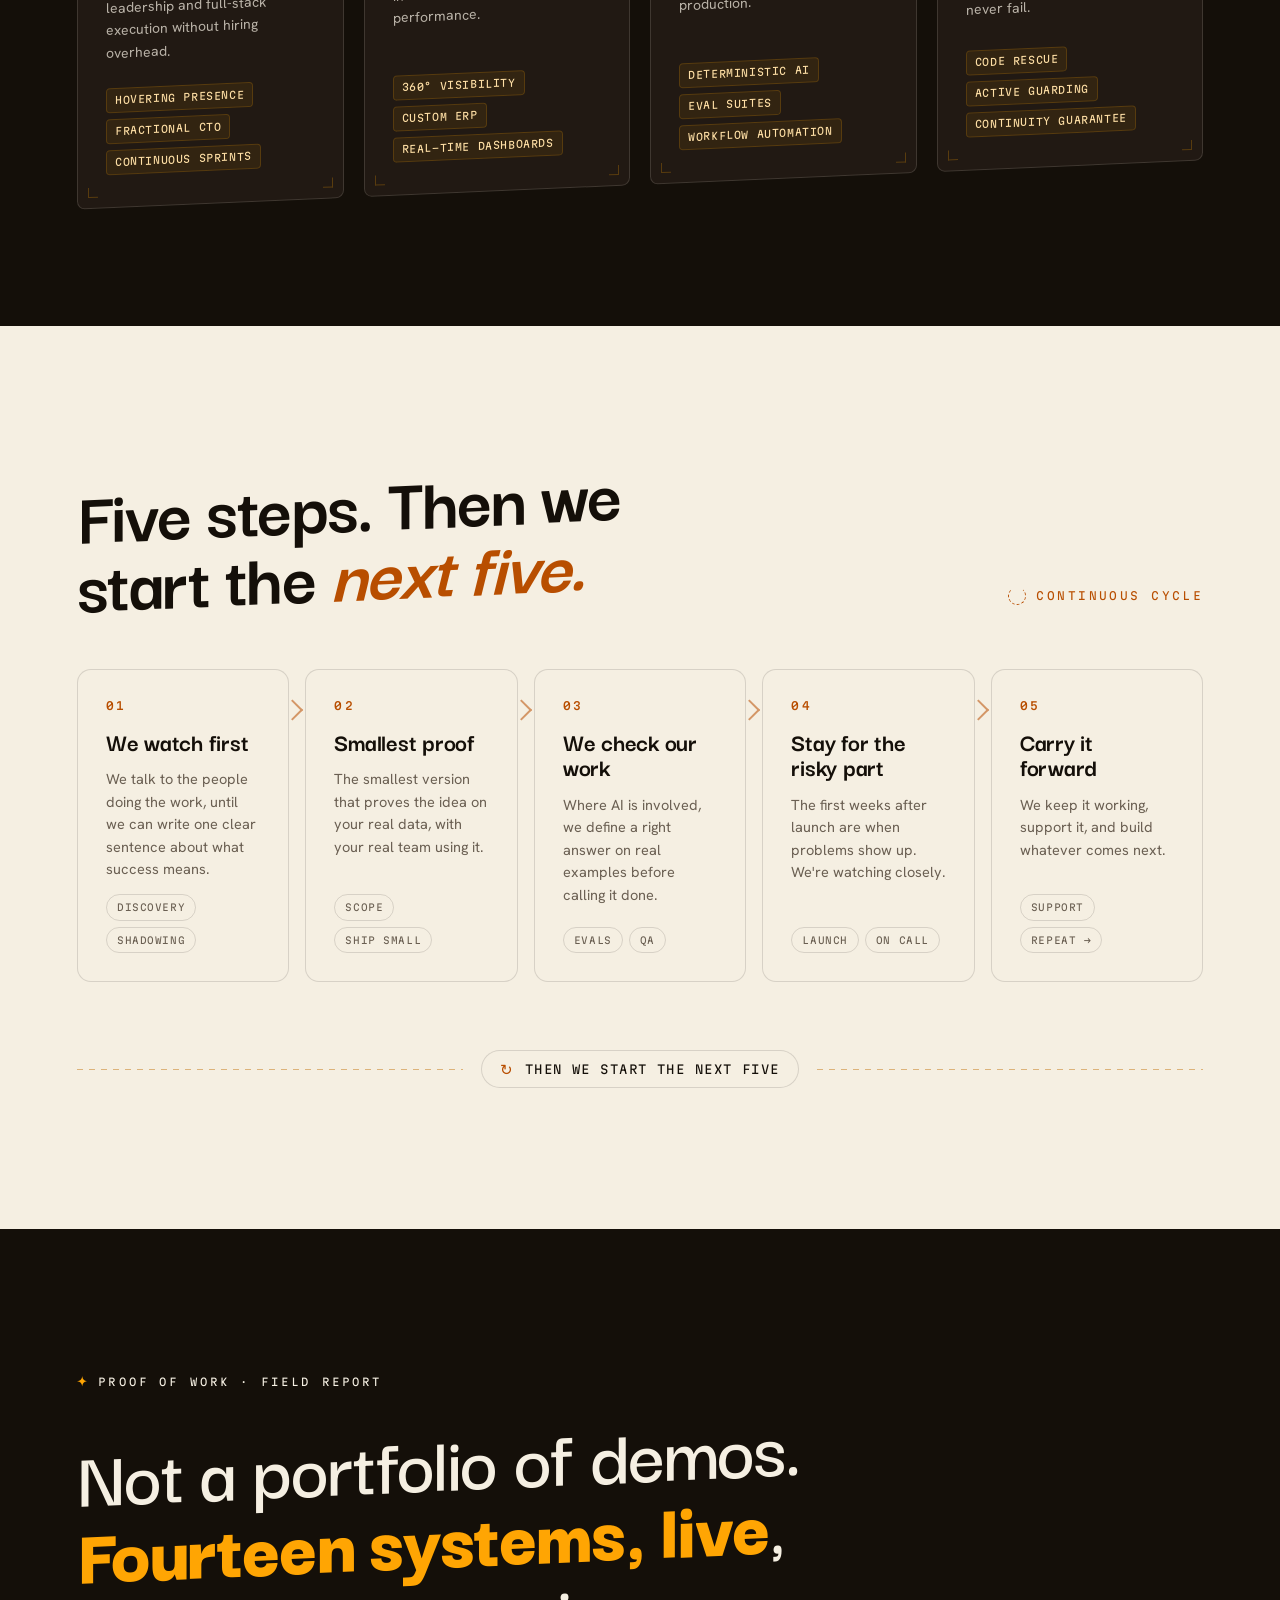
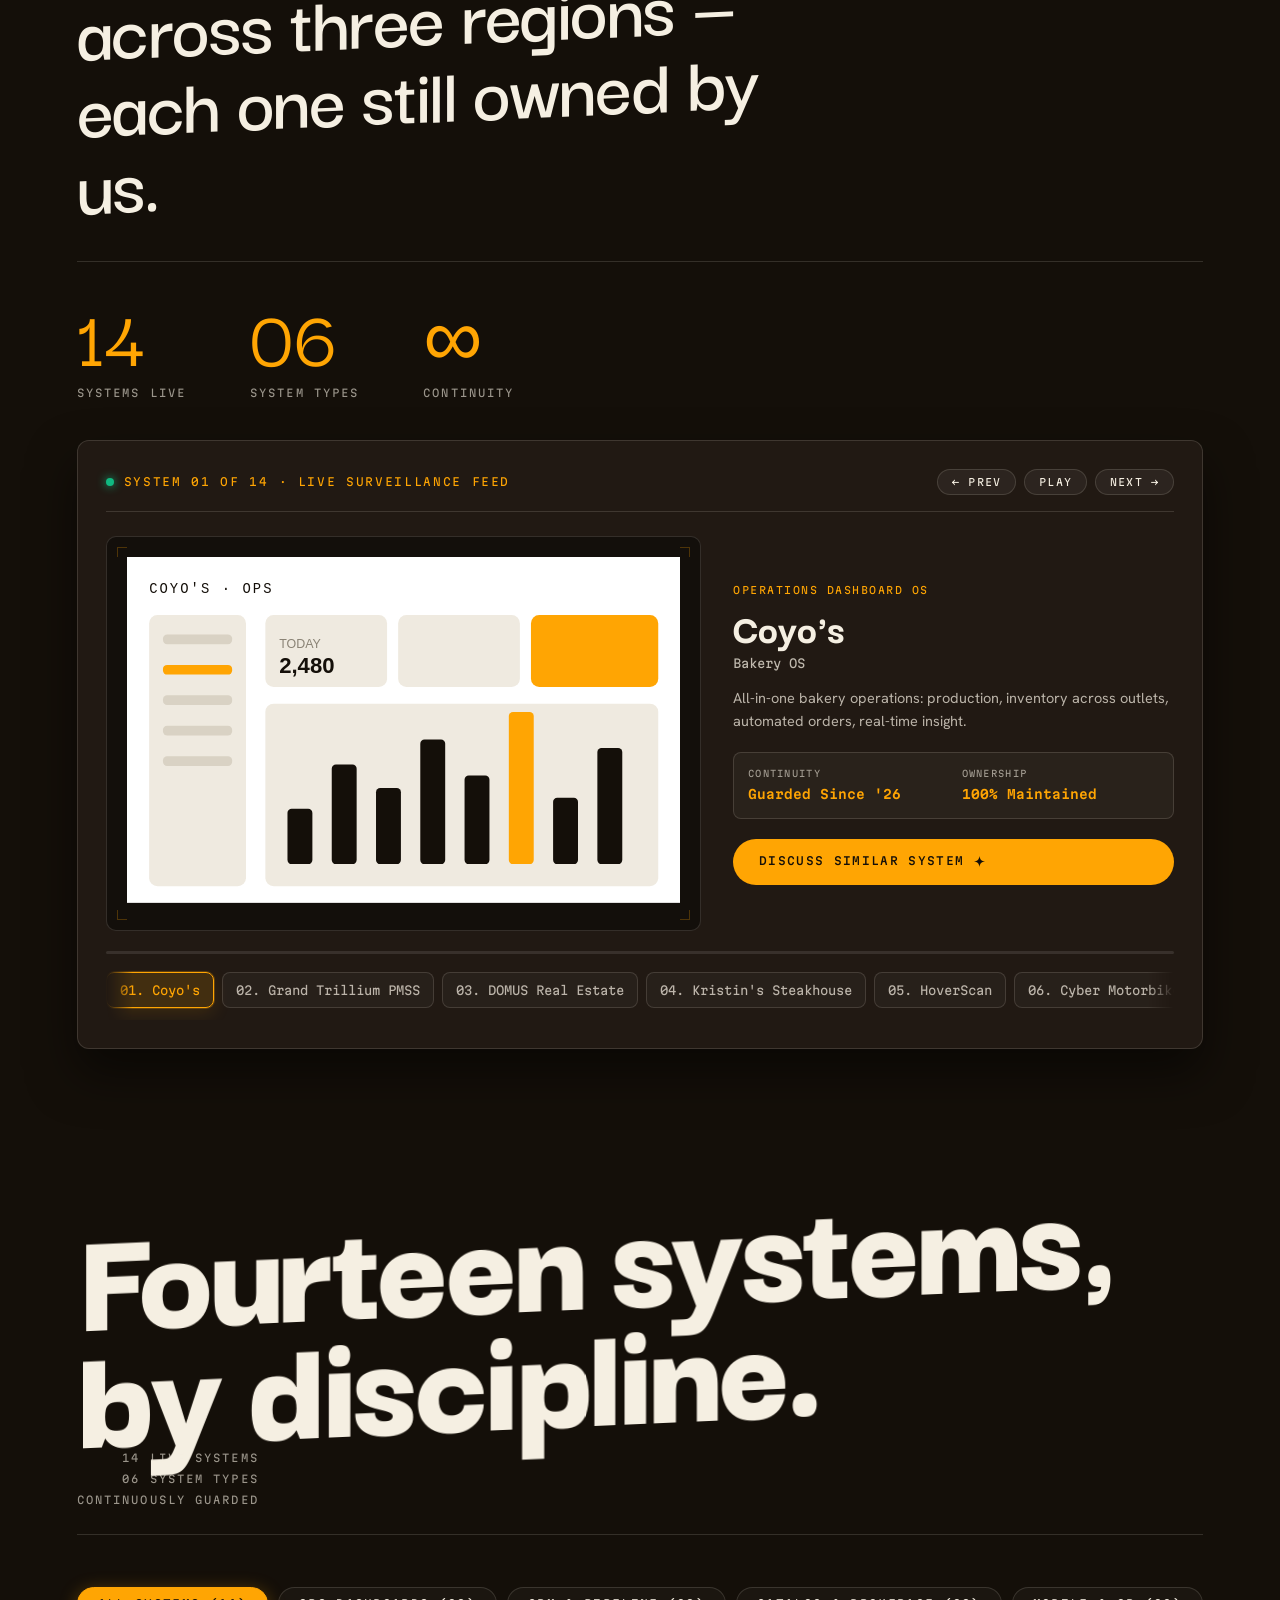
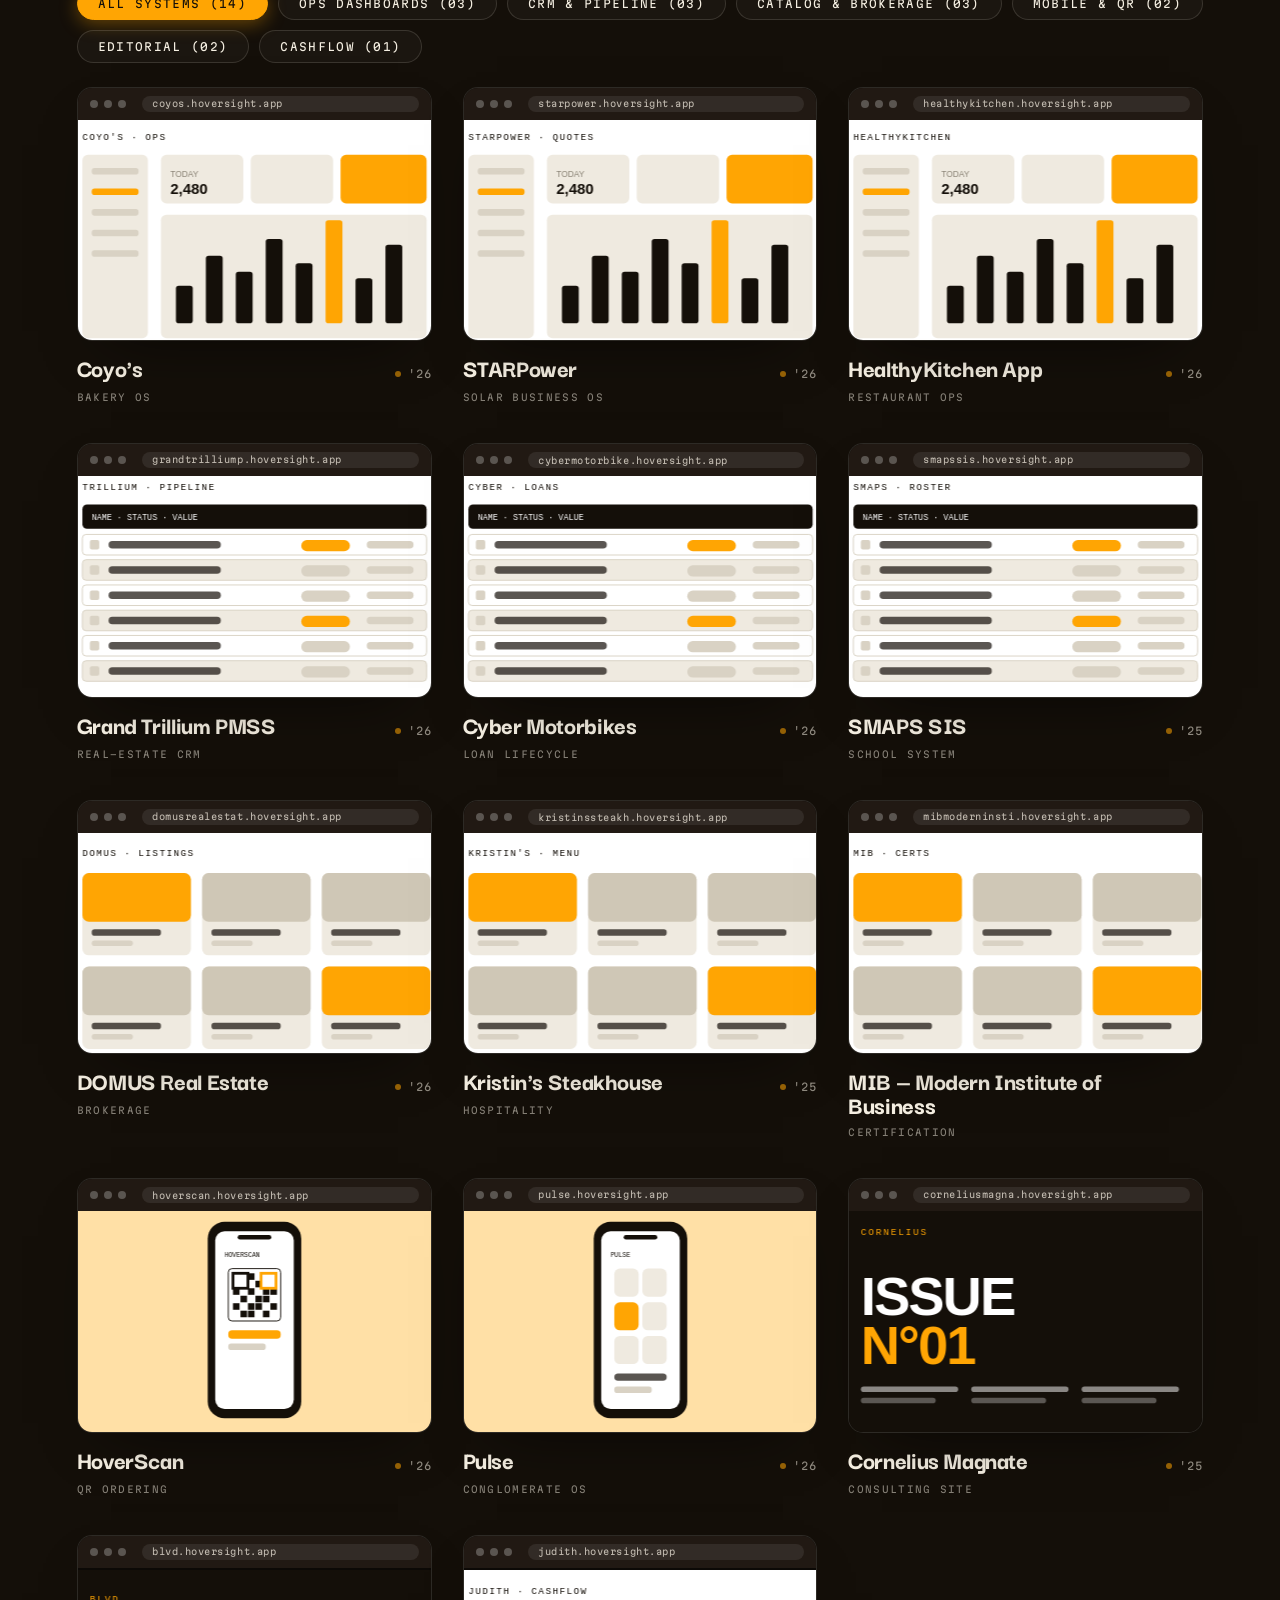
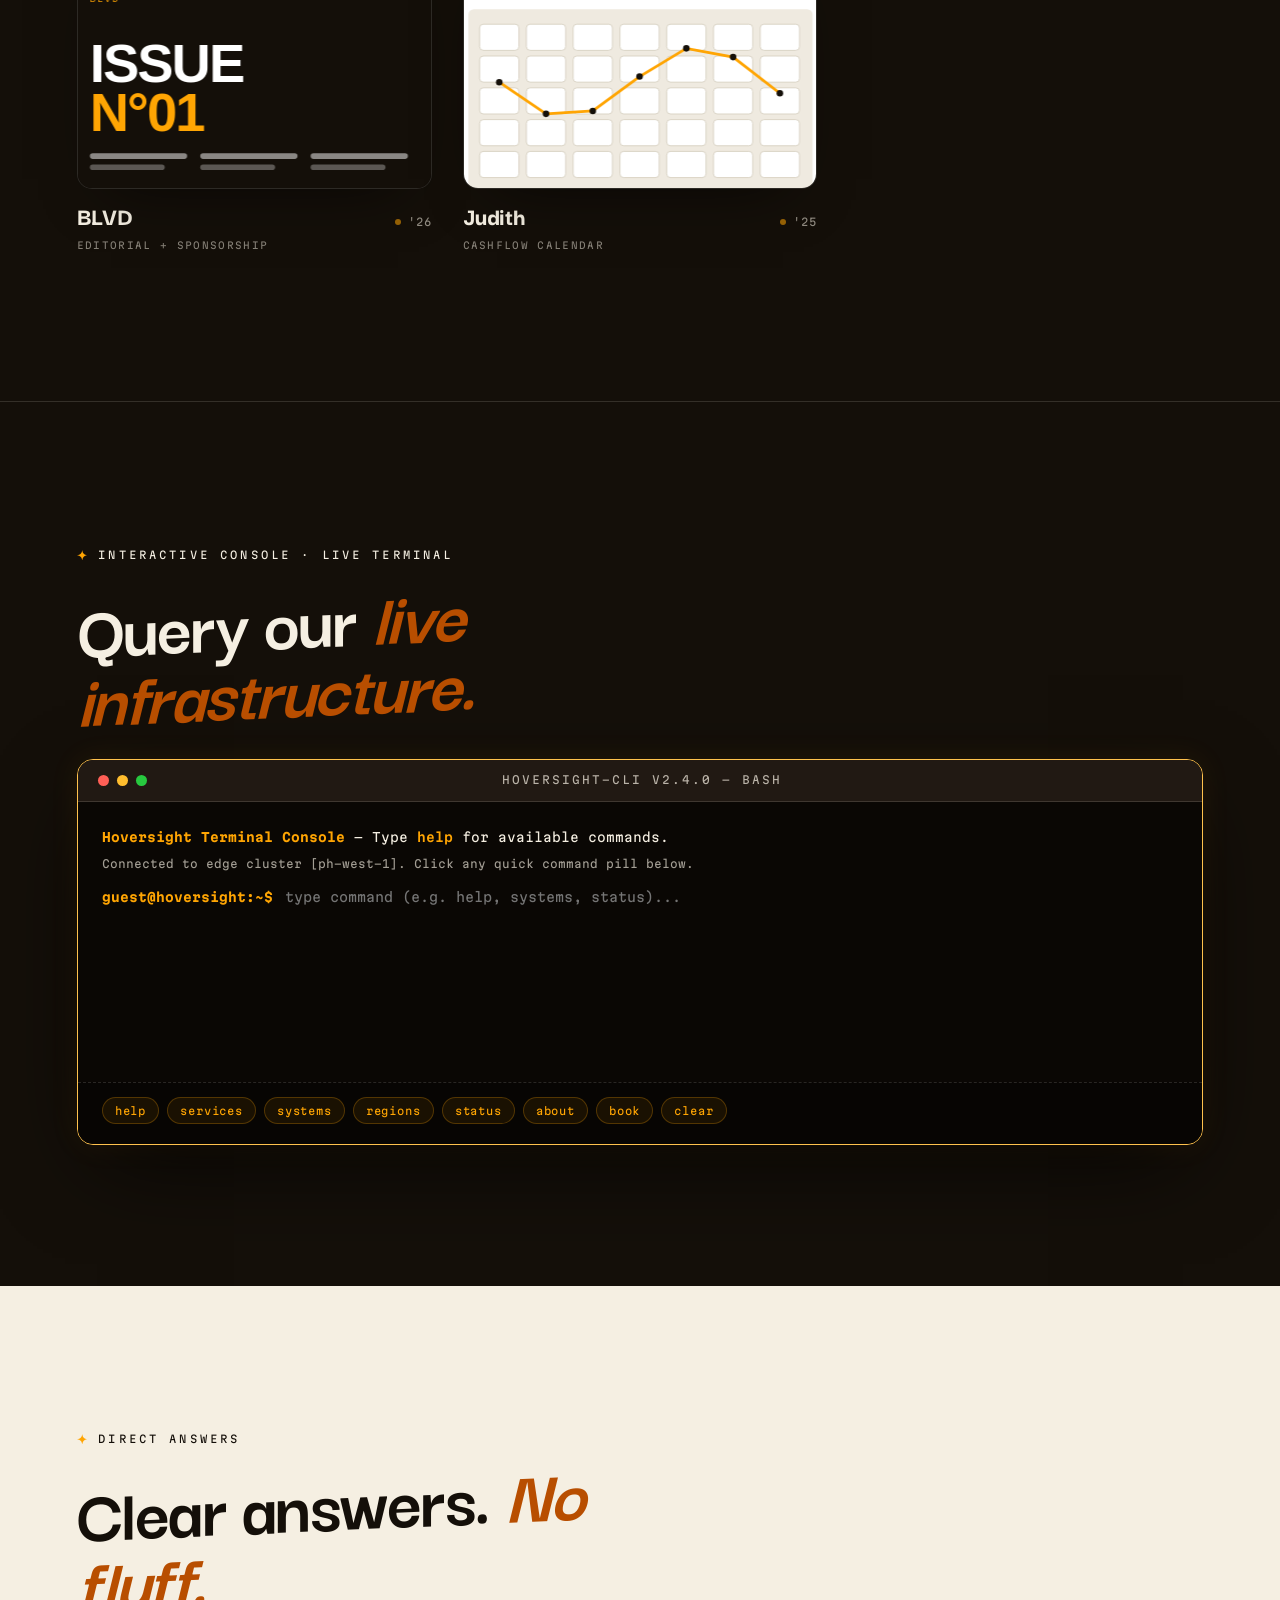
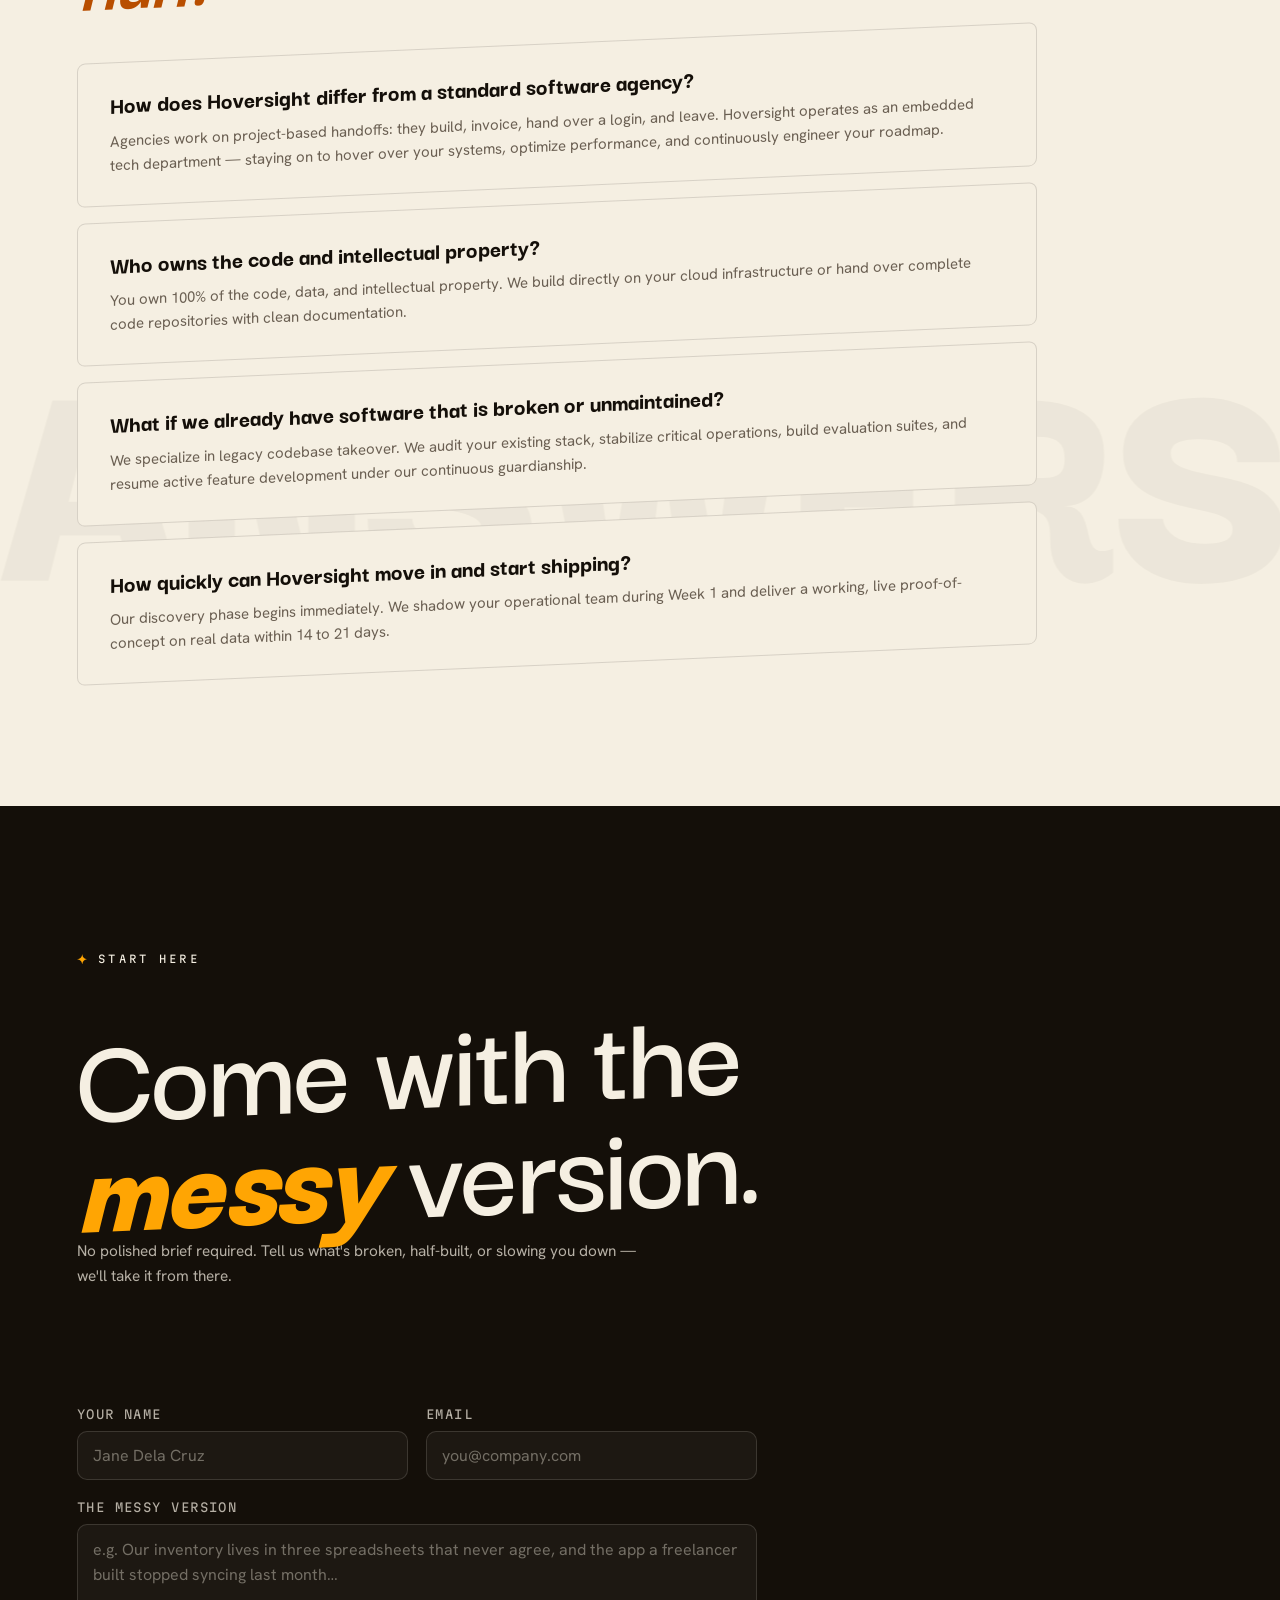
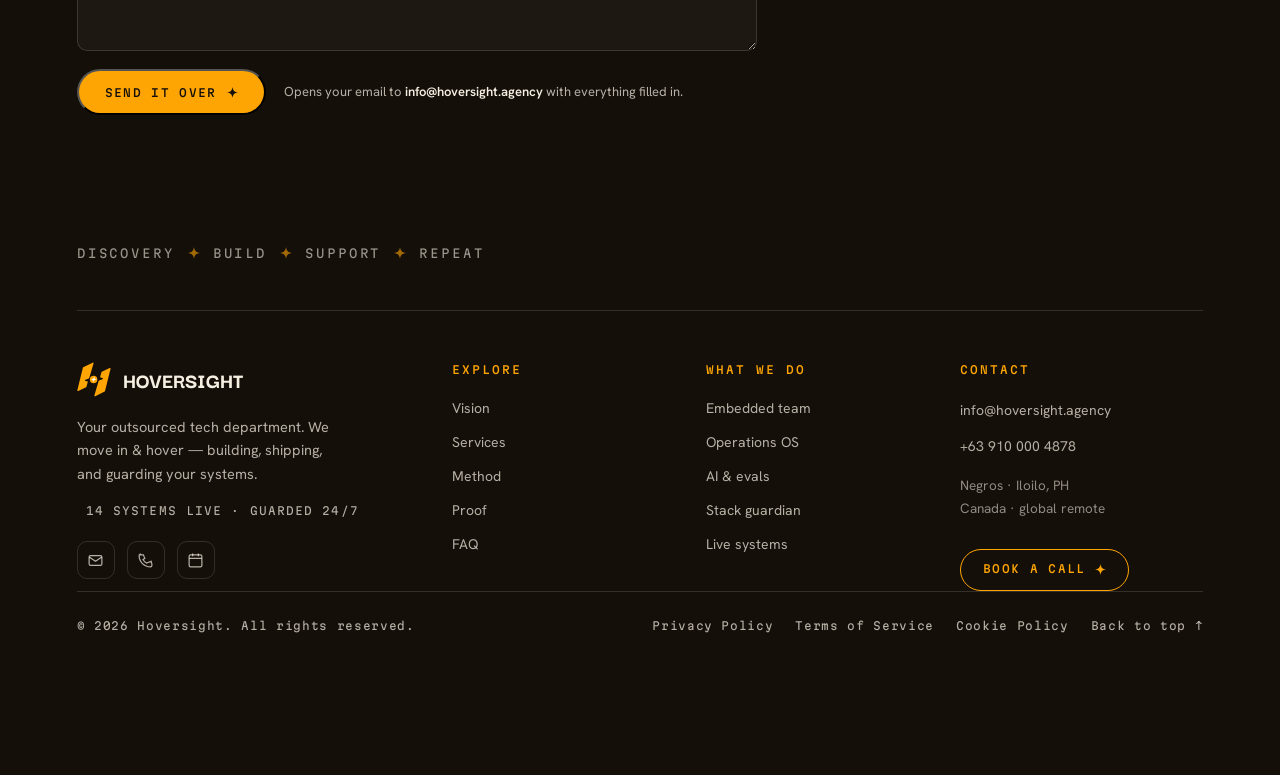
==== commit 1bd79184: "Tidy footer contact column - Replace the heavy solid 'Book a call' pill with a compact amber outline" ====
--- a/index.html
+++ b/index.html
@@ -1508,15 +1508,39 @@
       color: var(--paper);
     }
 
+    .foot-contact-col { gap: 15px; }
+
     .foot-region {
-      font-family: var(--mono);
-      font-size: 12px;
-      line-height: 1.9;
-      color: var(--muted-d);
-    }
-
-    .foot-cta {
-      margin-top: 12px;
+      font-size: 13.5px;
+      line-height: 1.7;
+      color: rgba(245, 239, 226, .55);
+      margin-top: 2px;
+    }
+
+    .foot-col a.foot-cta {
+      display: inline-flex;
+      align-items: center;
+      gap: 9px;
+      align-self: flex-start;
+      margin-top: 14px;
+      min-height: 42px;
+      padding: 0 22px;
+      border-radius: 40px;
+      border: 1px solid var(--amber);
+      background: transparent;
+      color: var(--amber);
+      font-family: var(--mono);
+      font-size: 11px;
+      font-weight: 500;
+      letter-spacing: .12em;
+      text-transform: uppercase;
+      transition: background .3s, color .3s, transform .4s var(--ease);
+    }
+
+    .foot-col a.foot-cta:hover {
+      background: var(--amber);
+      color: var(--ink);
+      transform: translateY(-2px);
     }
 
     .foot-legal {
@@ -2978,7 +3002,7 @@
           <a href="mailto:info@hoversight.agency">info@hoversight.agency</a>
           <a href="tel:+639100004878">+63 910 000 4878</a>
           <span class="foot-region">Negros · Iloilo, PH<br>Canada · global remote</span>
-          <a class="cta foot-cta" href="https://booking.hoversight.agency/">Book a call <span class="sk"></span></a>
+          <a class="foot-cta" href="https://booking.hoversight.agency/">Book a call <span class="sk"></span></a>
         </div>
       </div>
 
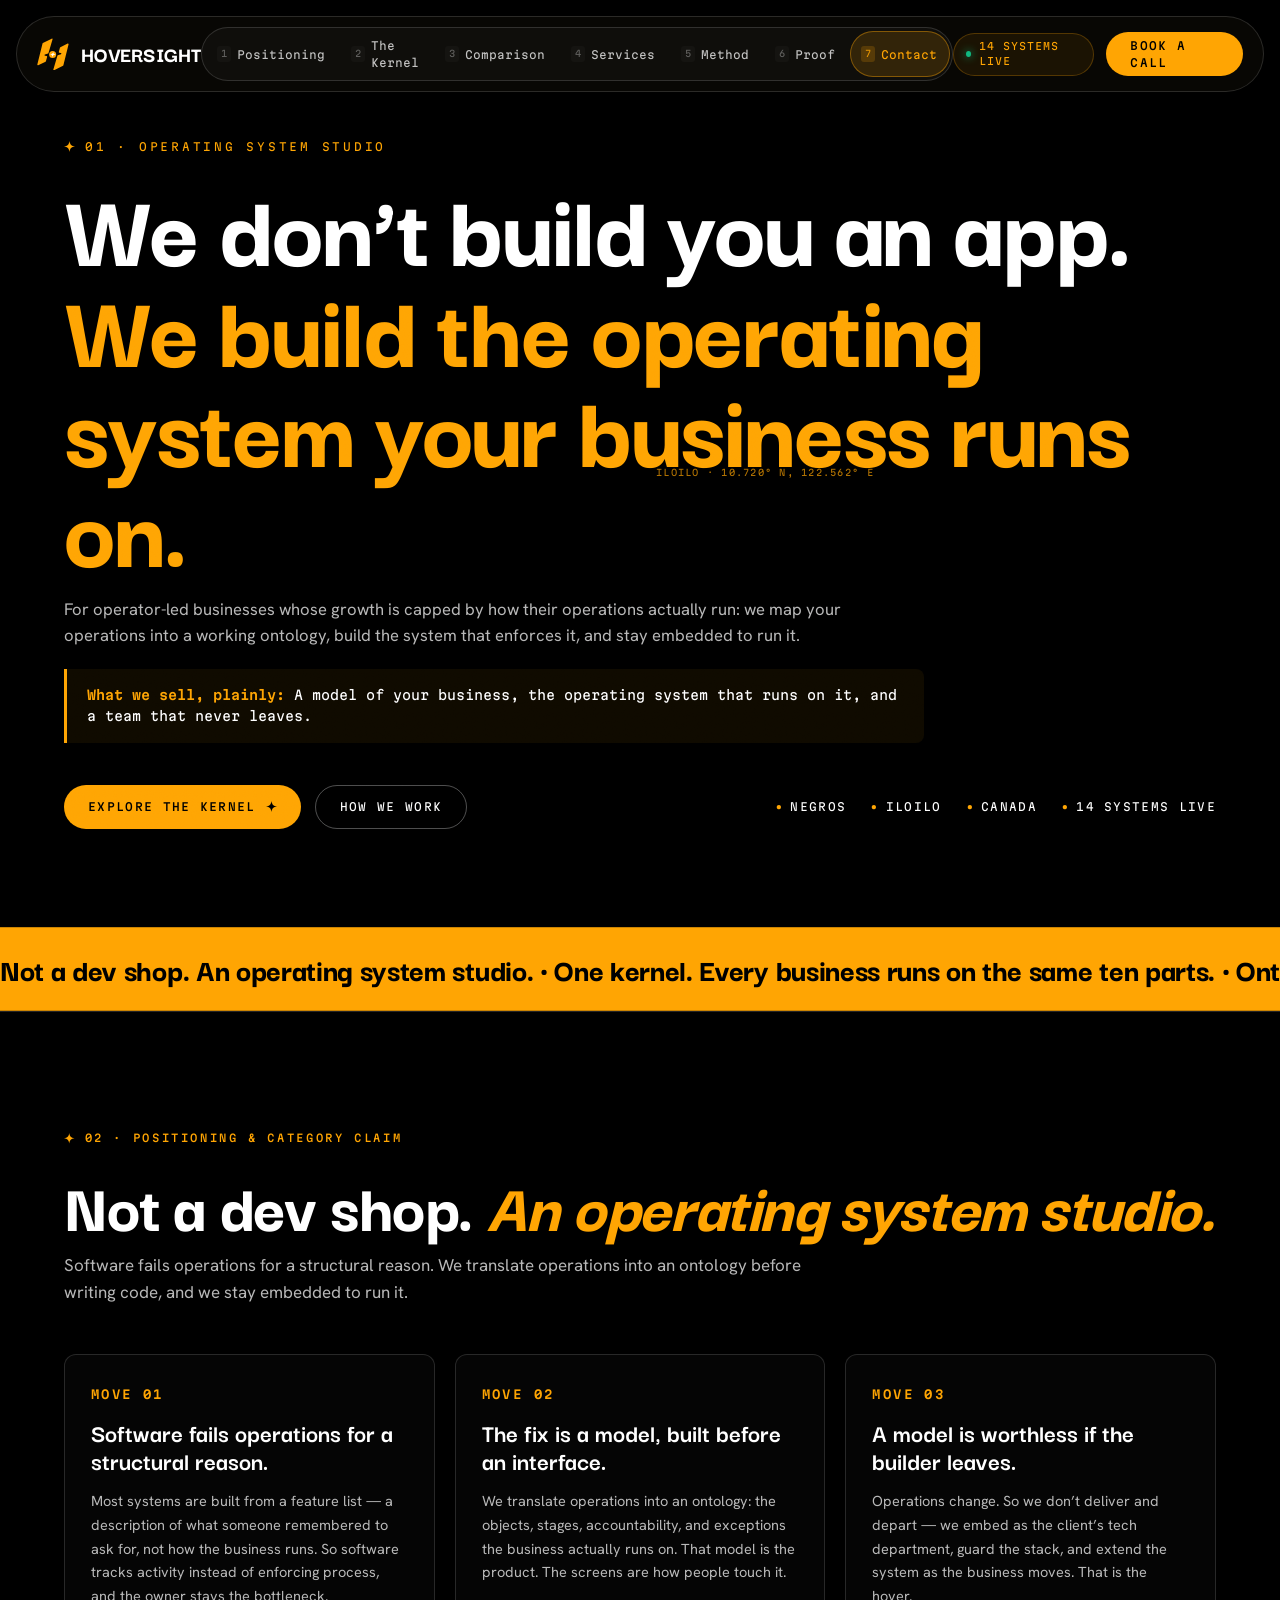
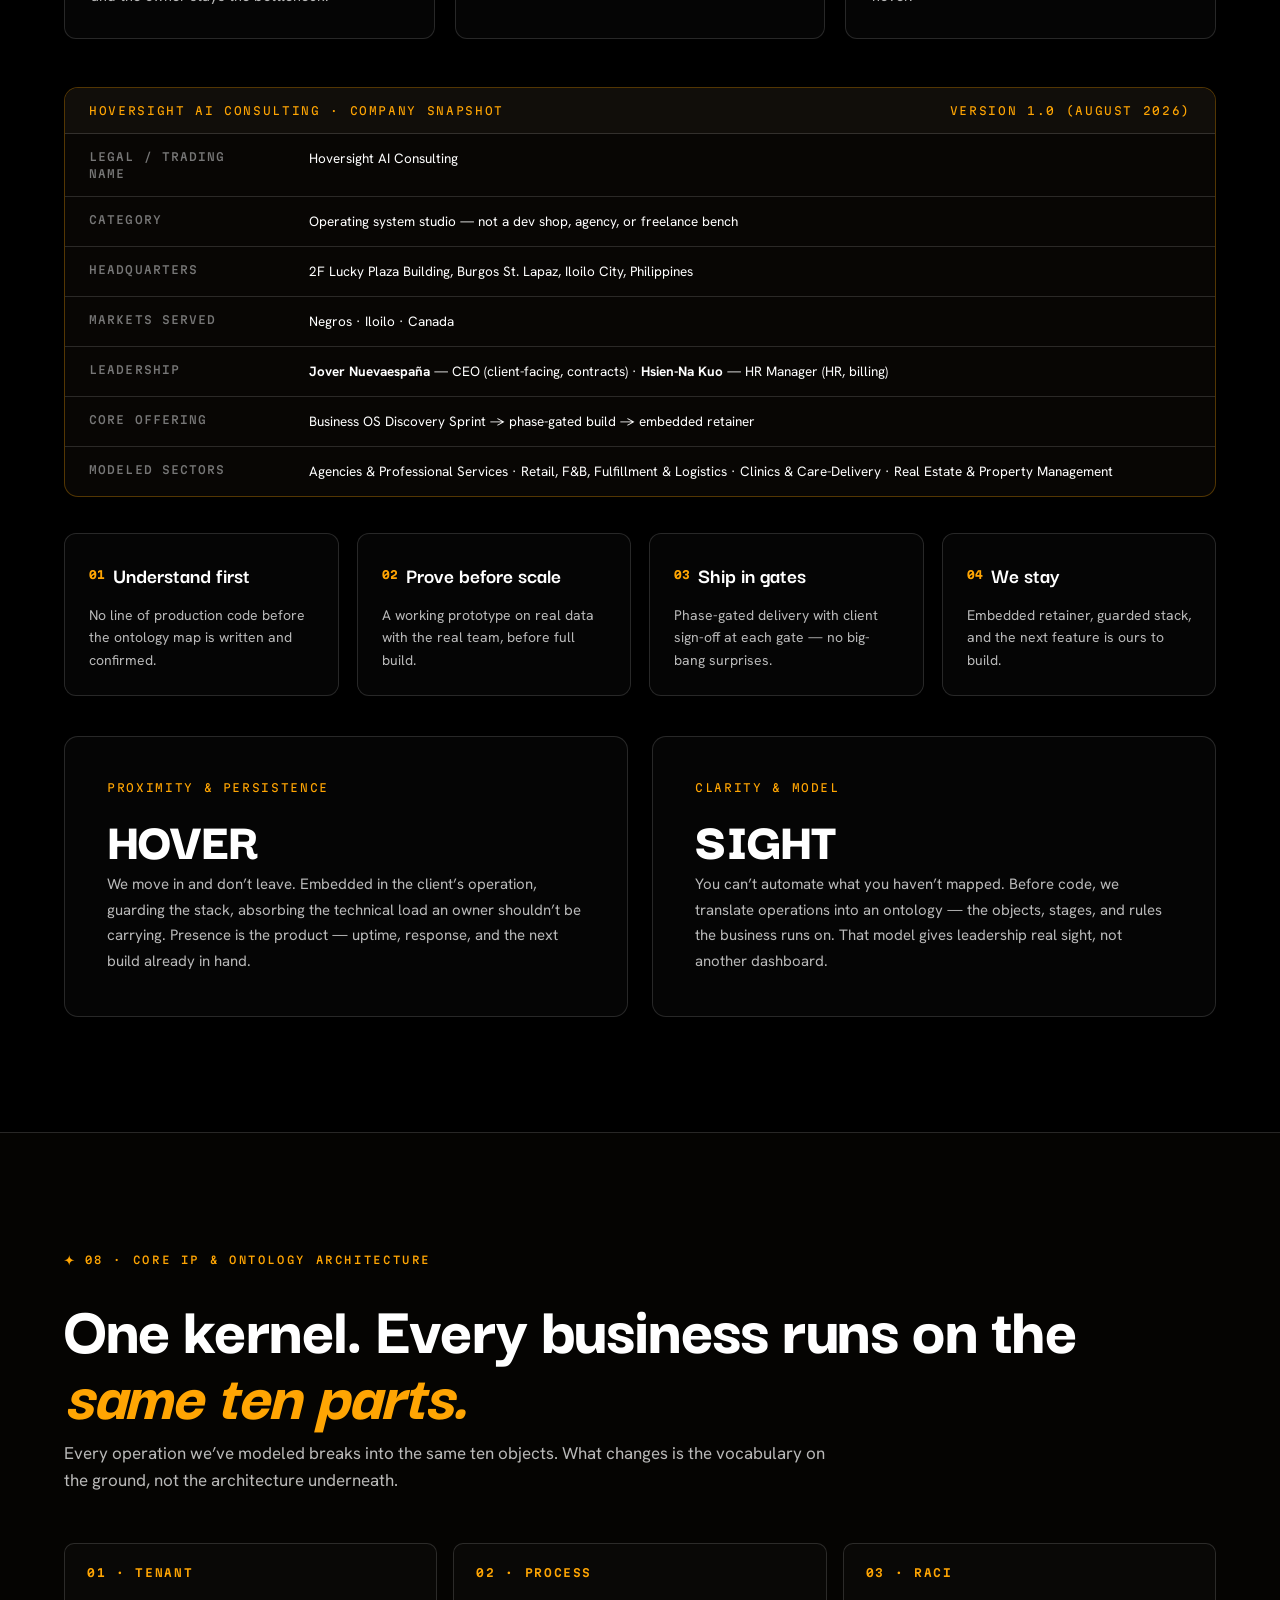
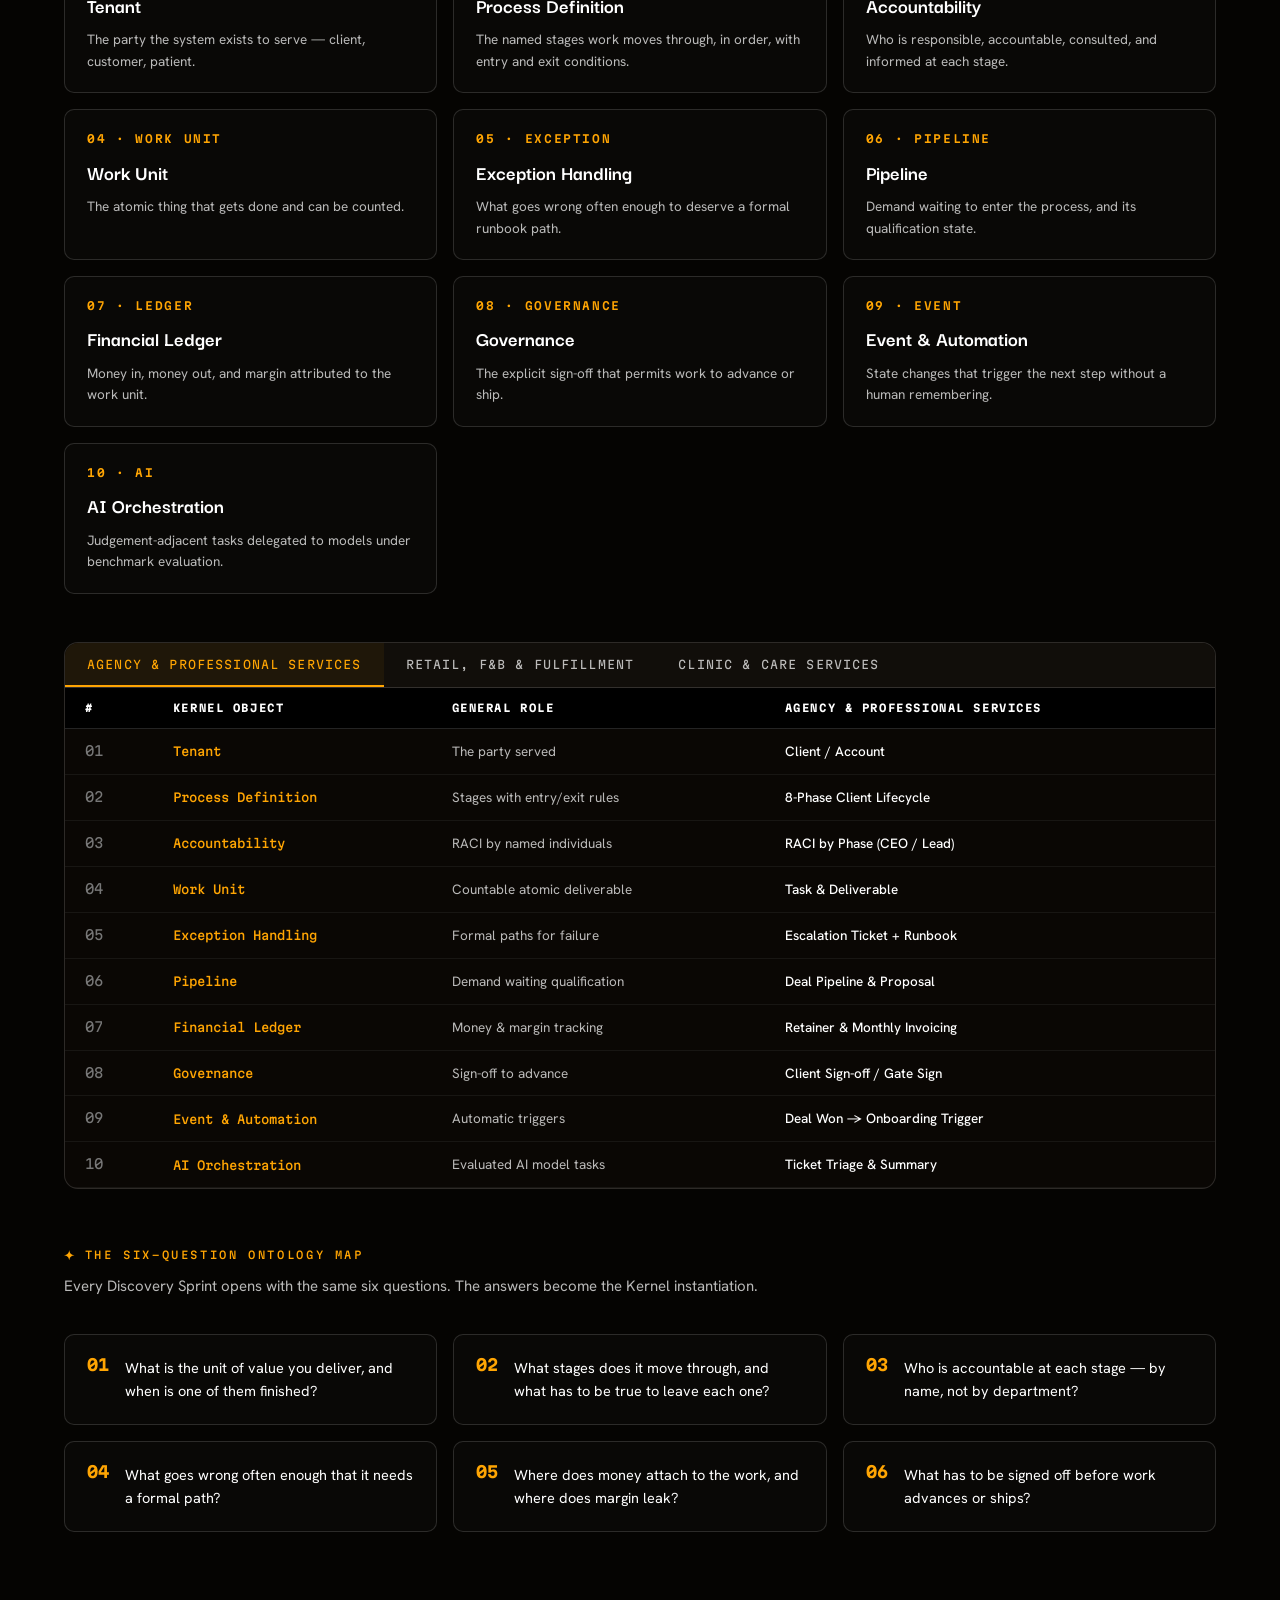
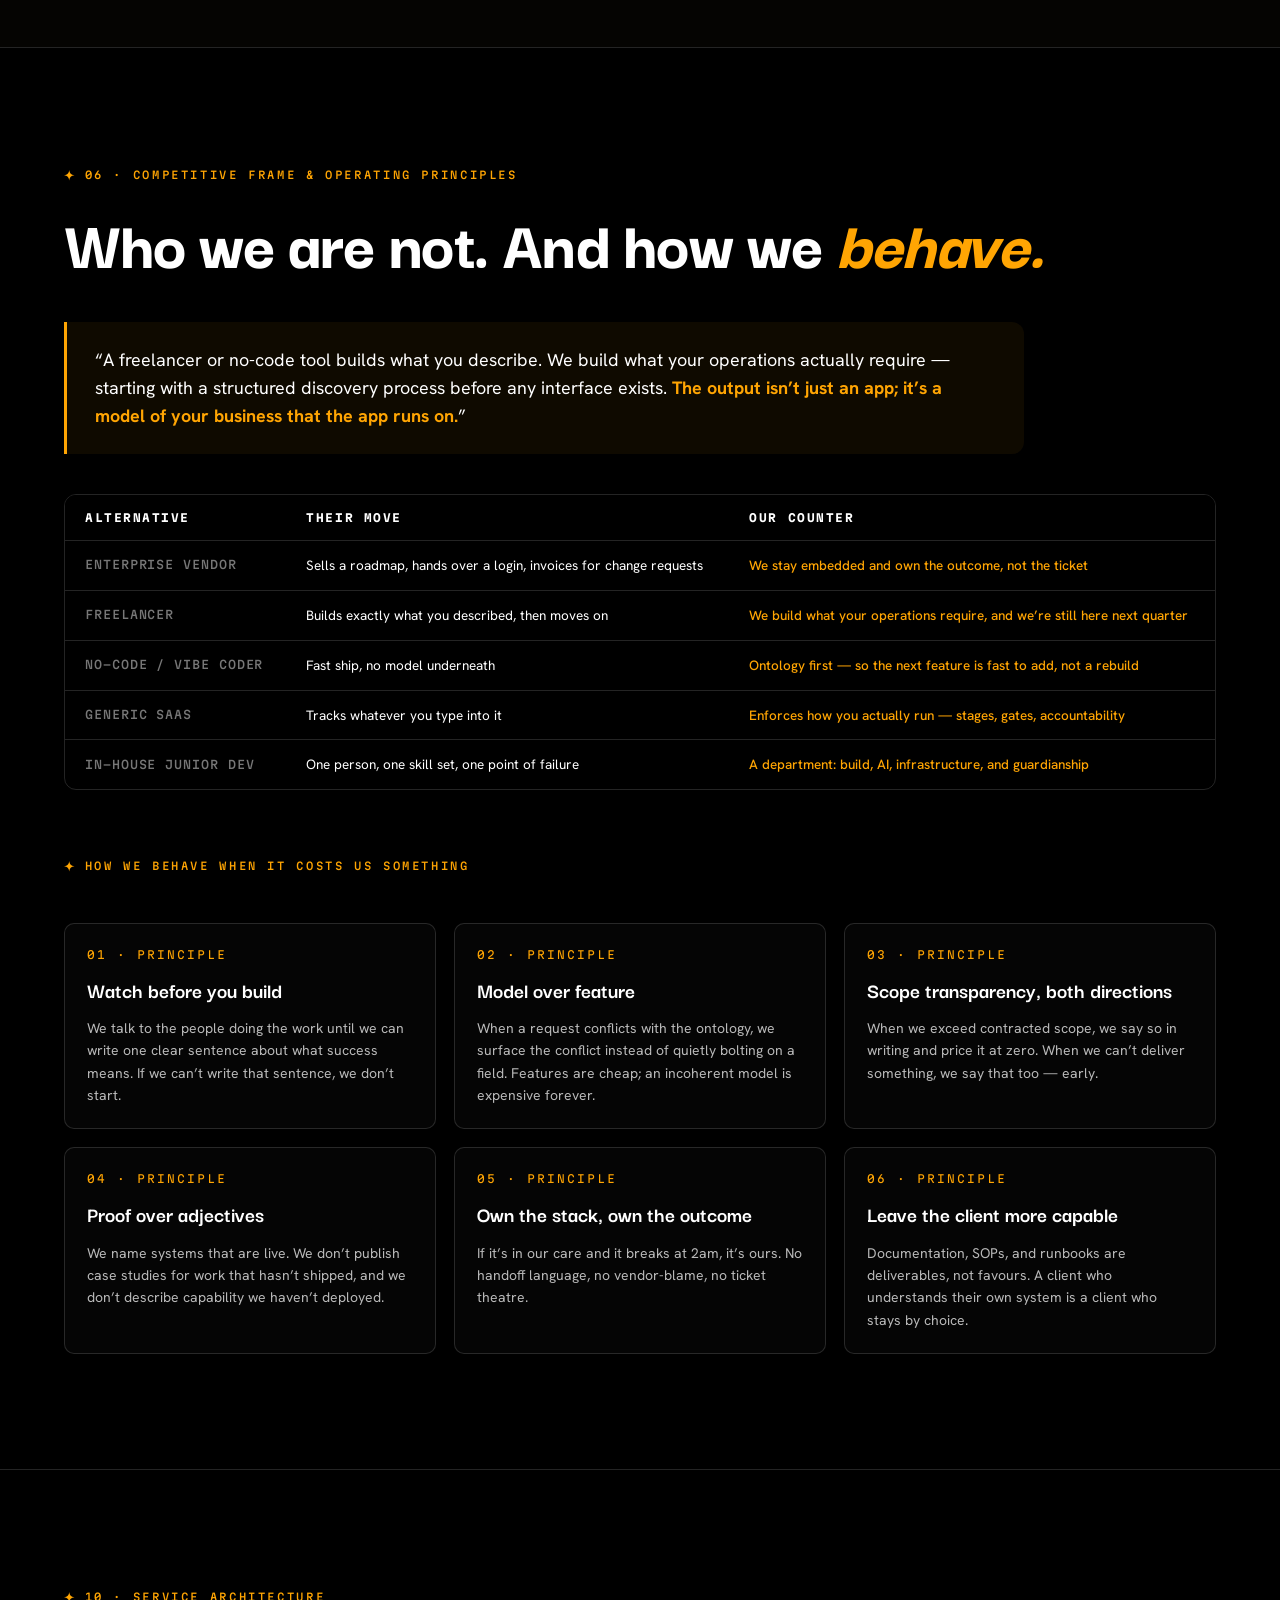
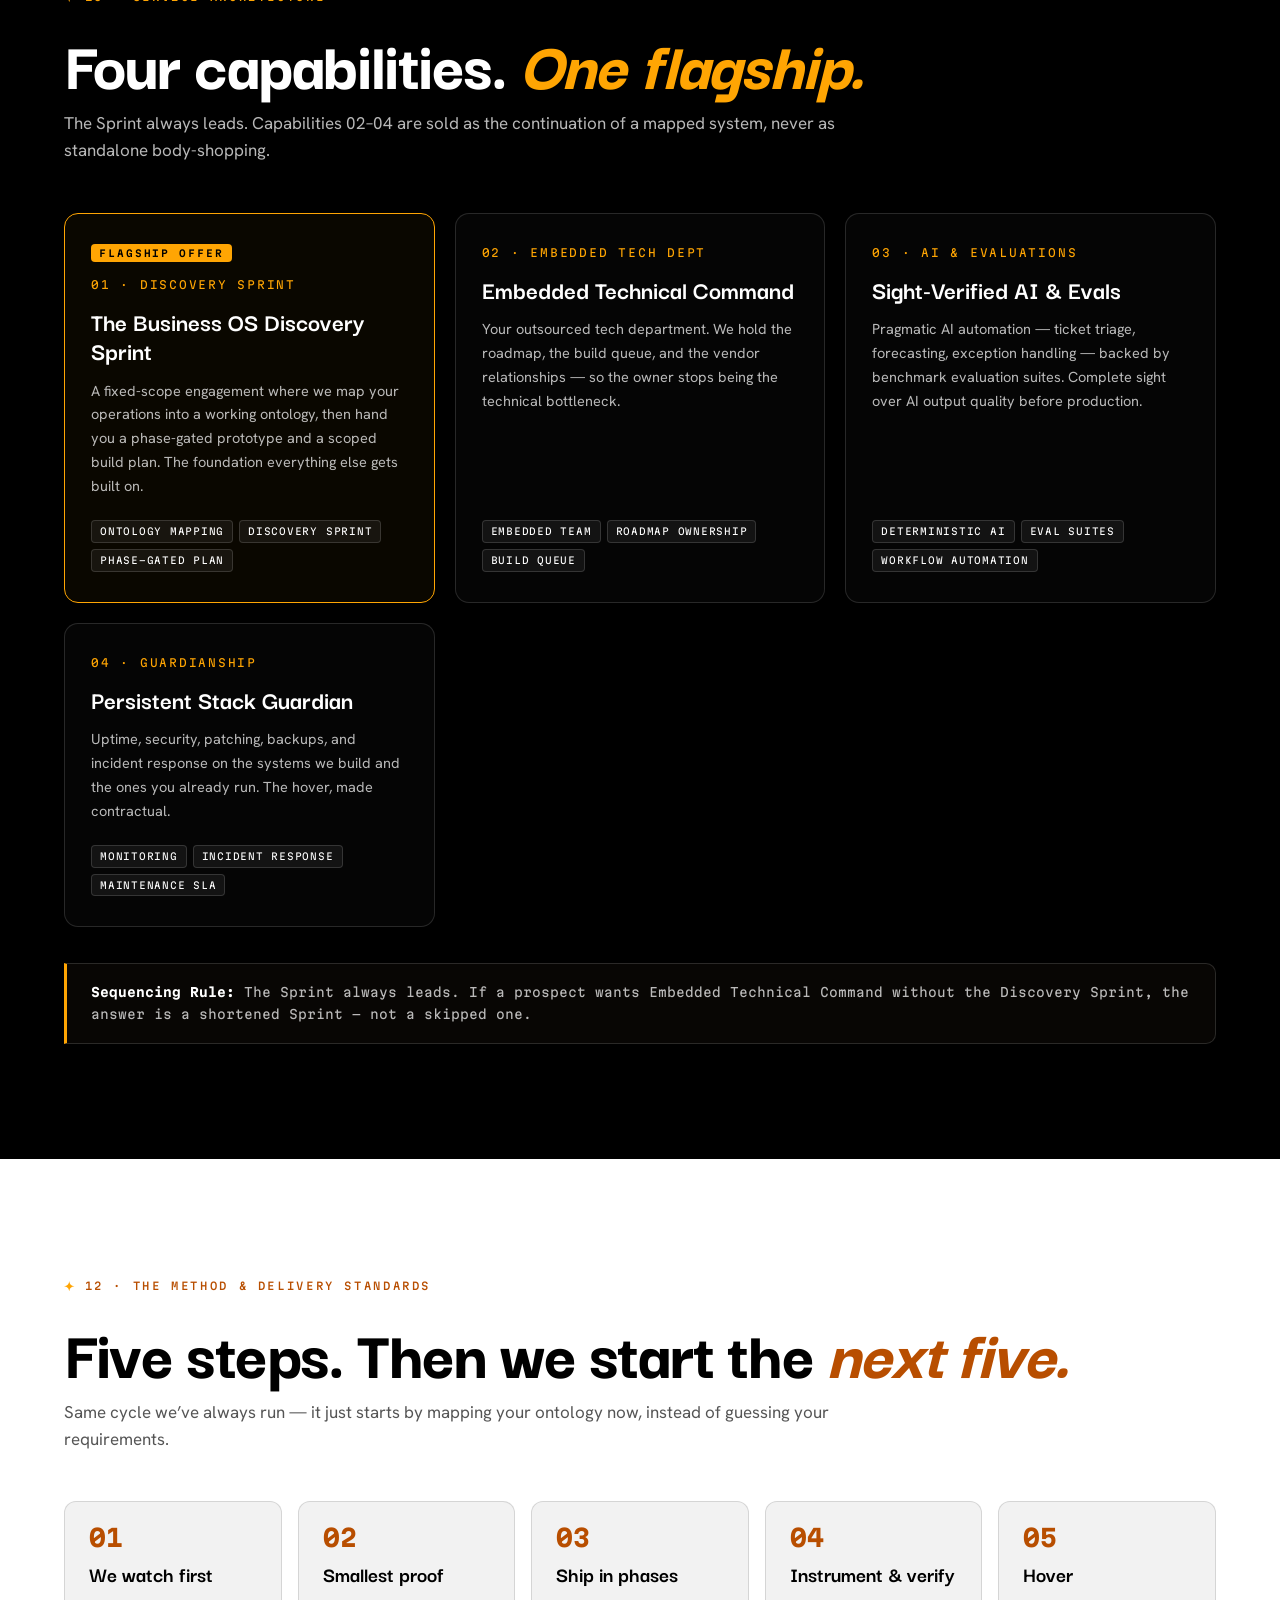
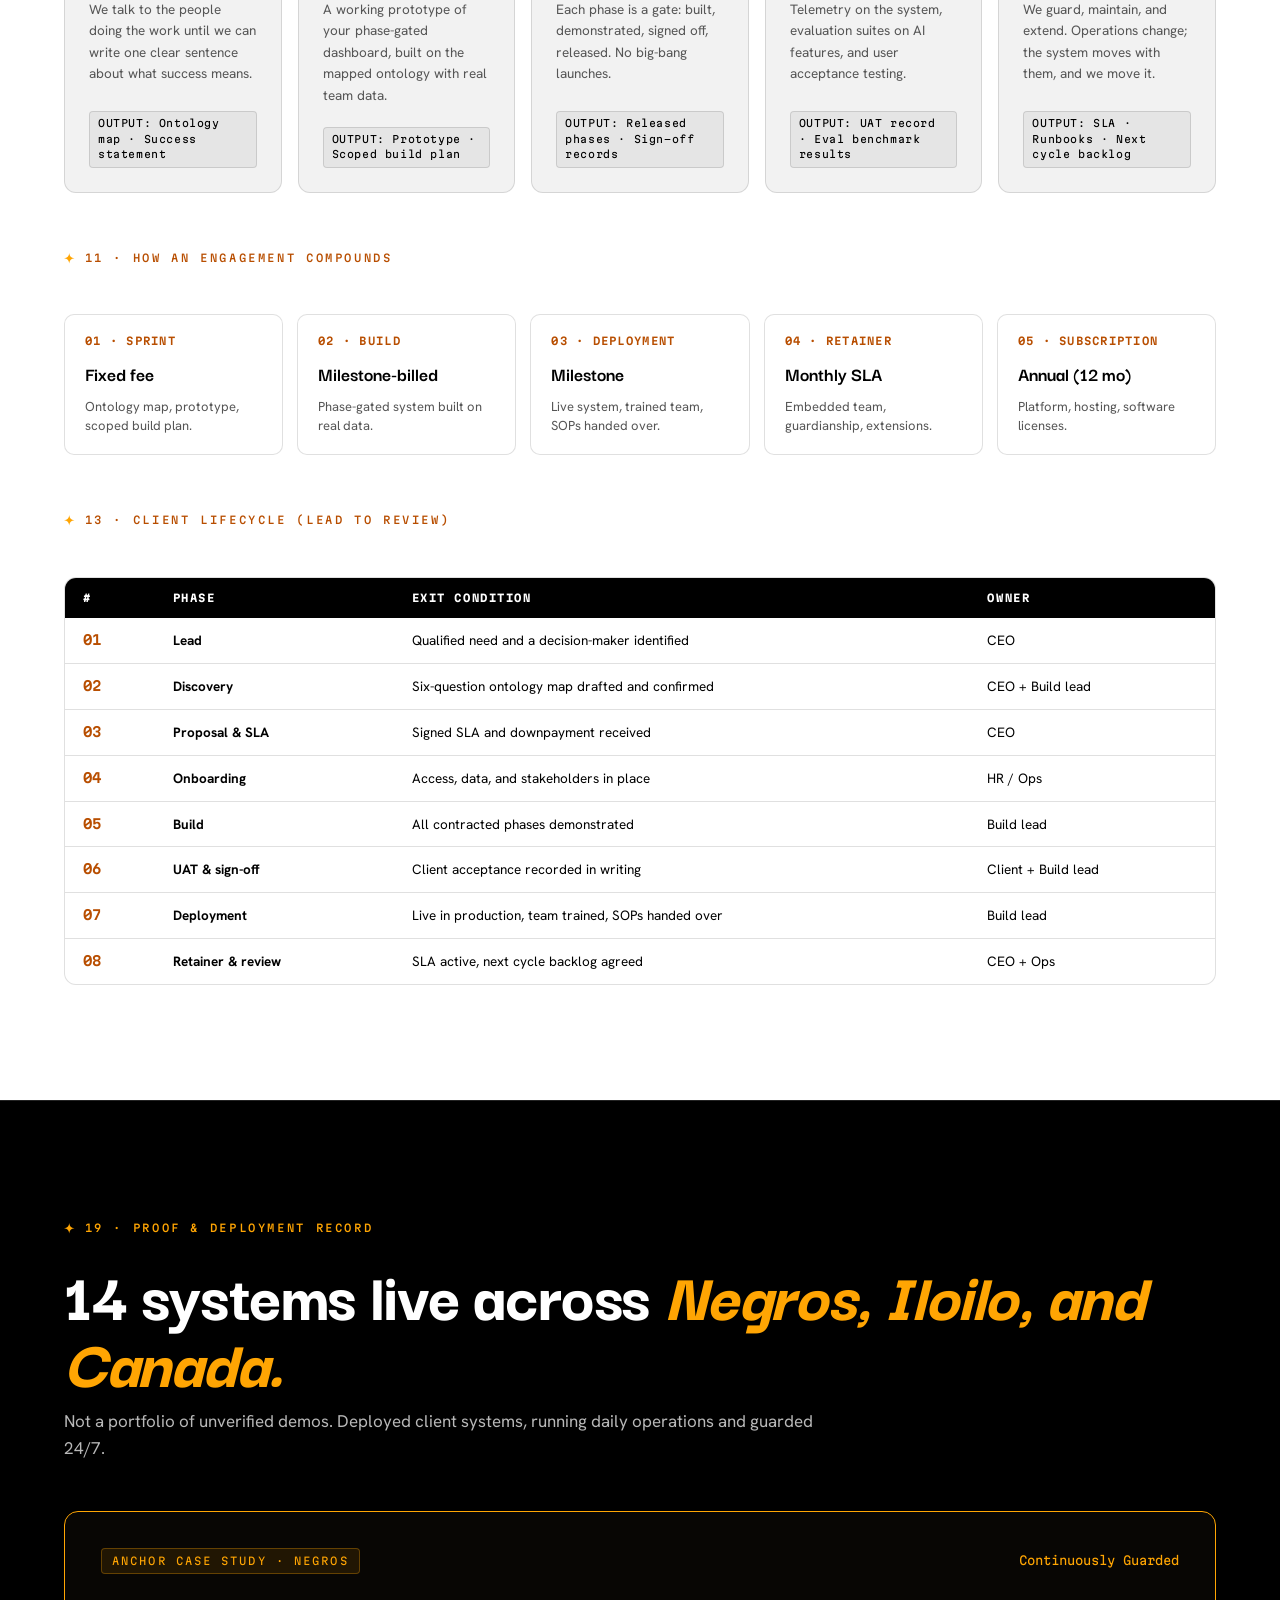
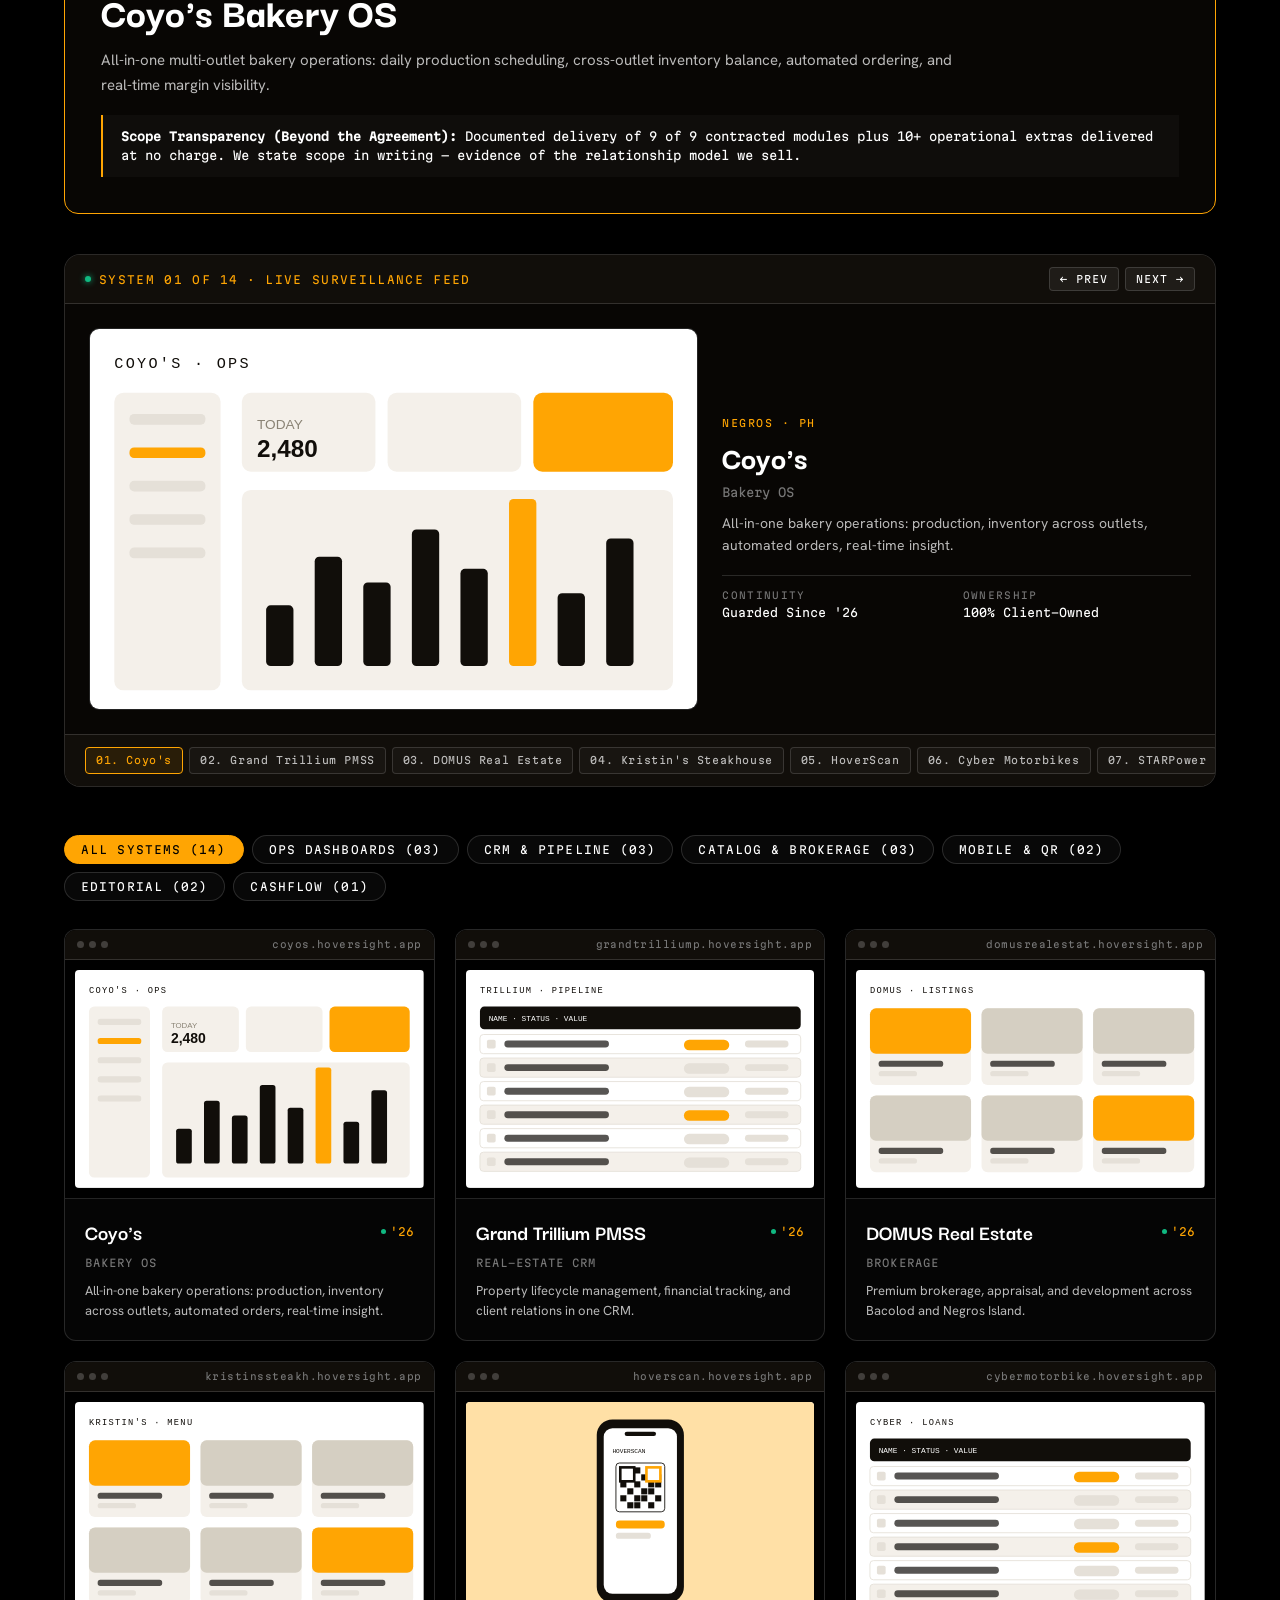
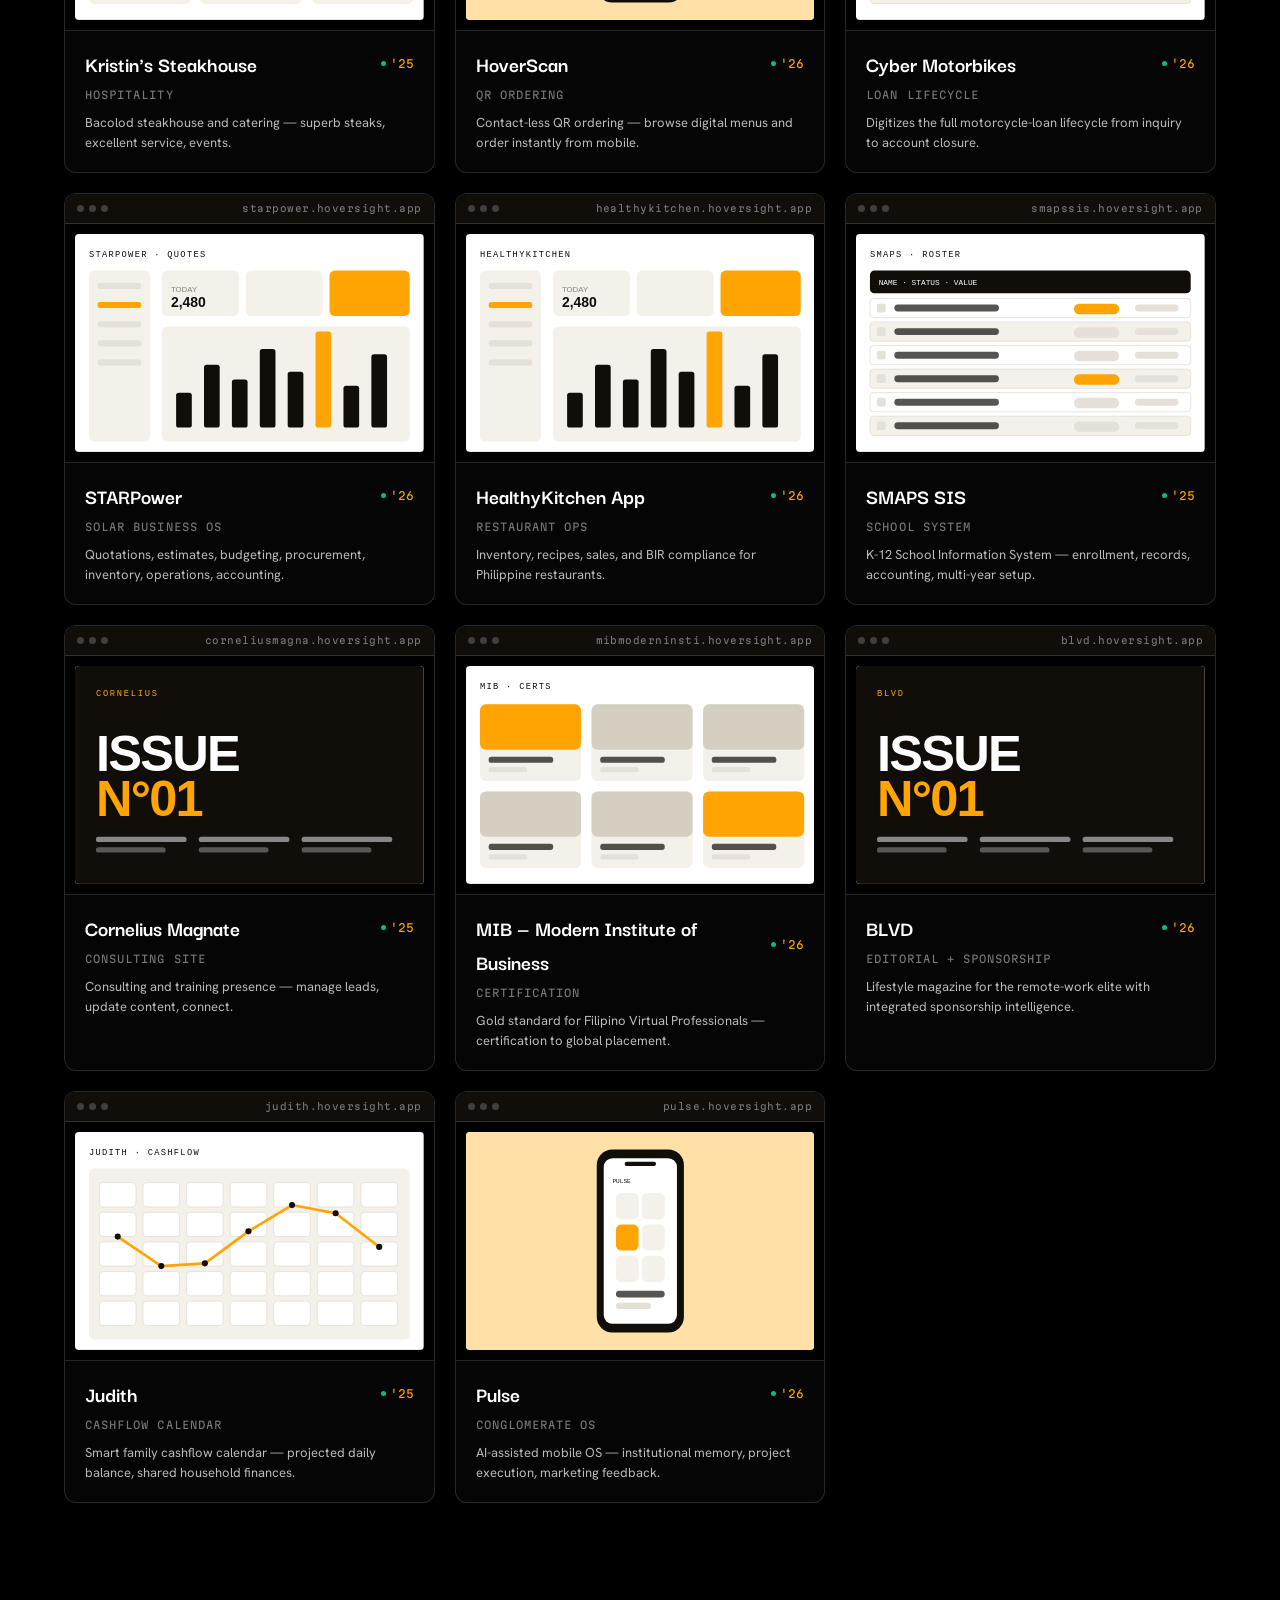
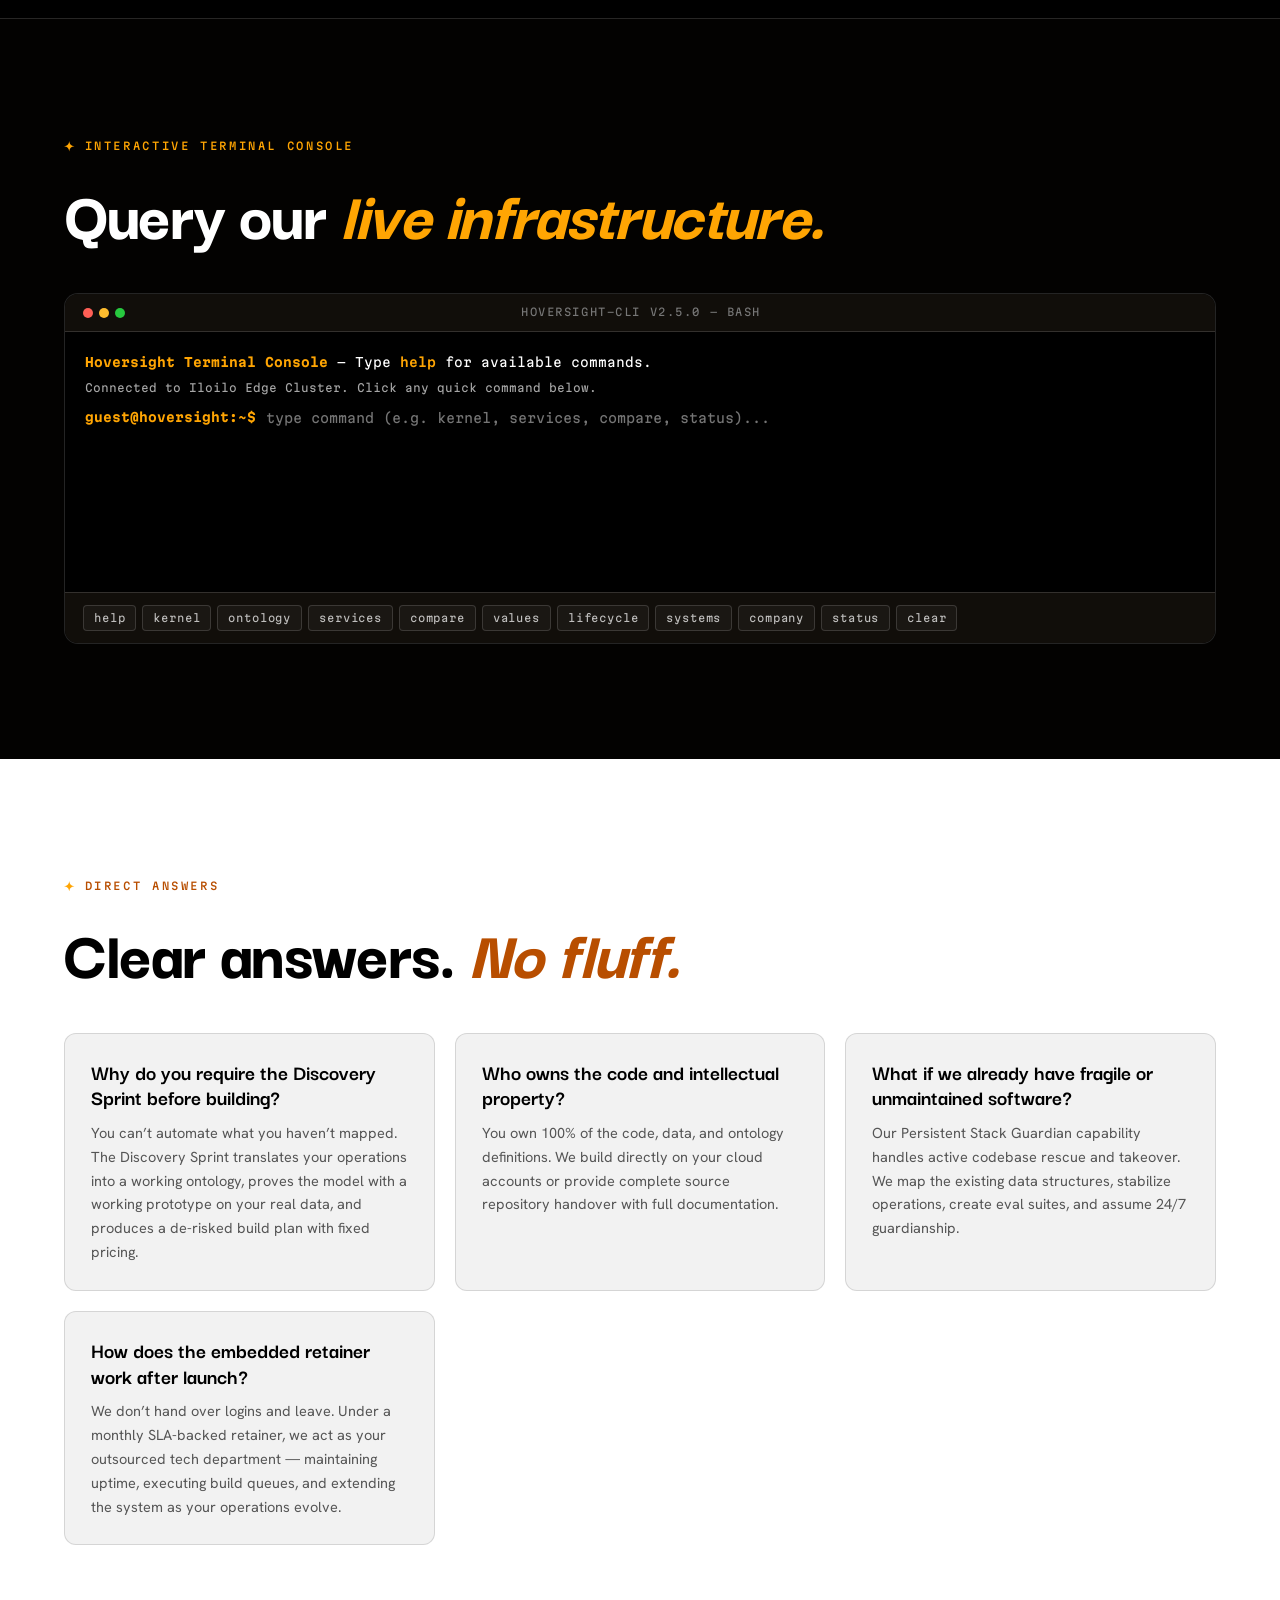
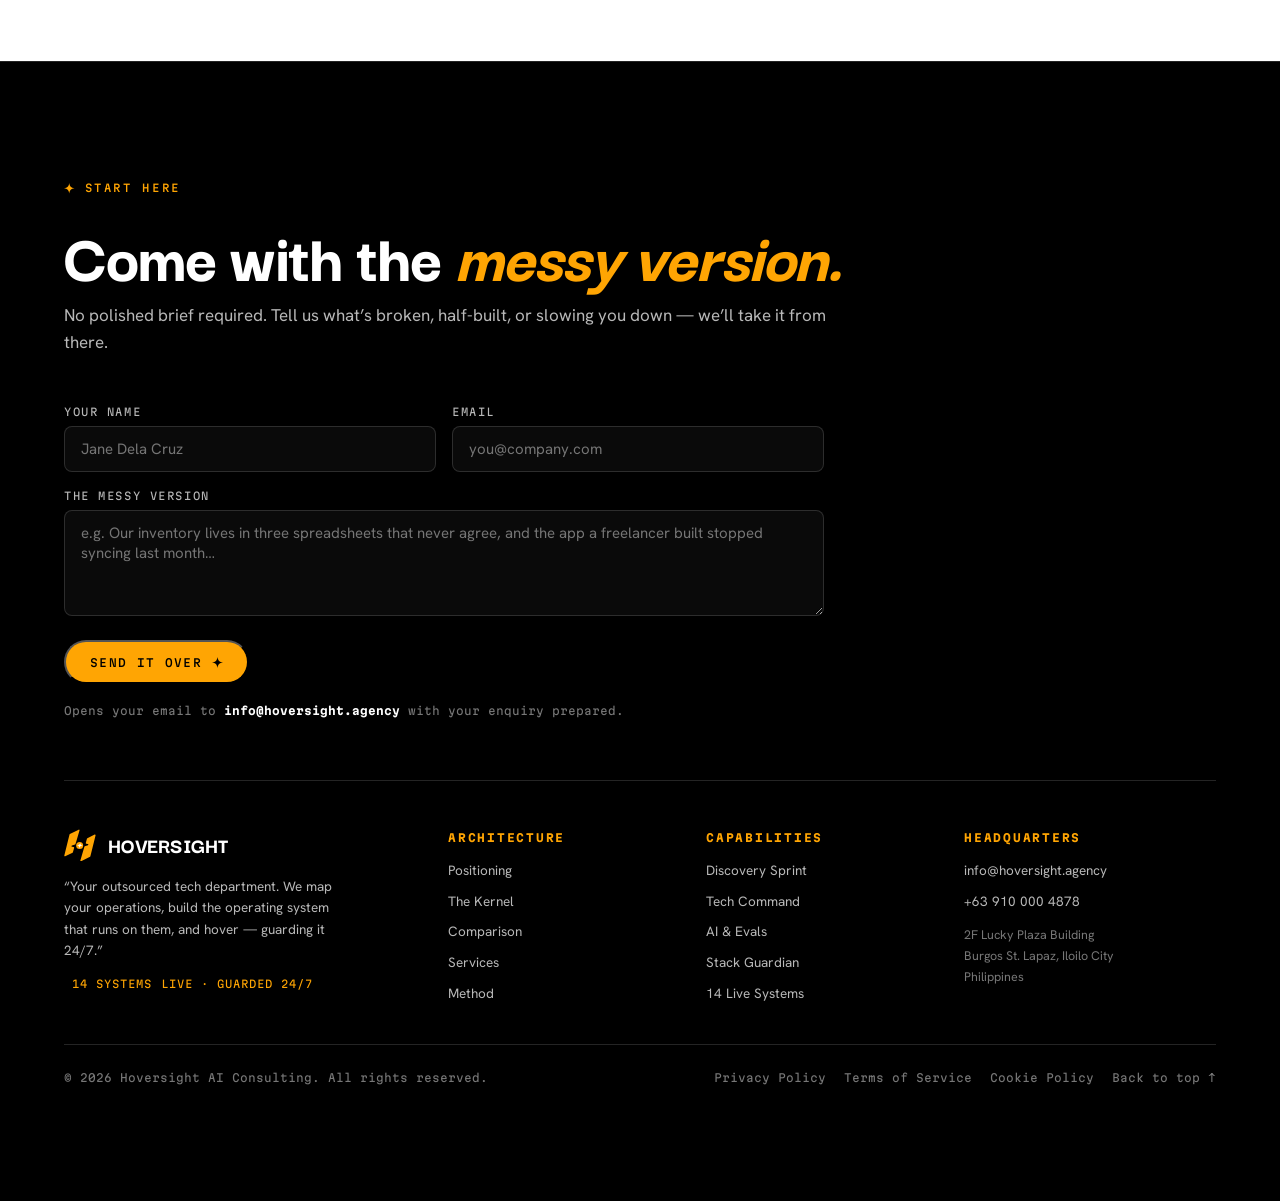
==== commit c1b7e73f: "feat: add content intake brief, expand site structure with legal pages, and update landing page bran" ====
--- a/index.html
+++ b/index.html
@@ -4,7 +4,8 @@
 <head>
   <meta charset="UTF-8">
   <meta name="viewport" content="width=device-width, initial-scale=1.0">
-  <title>Hoversight — Proof of Work</title>
+  <title>Hoversight AI Consulting — Operating System Studio</title>
+  <meta name="description" content="We don't build you an app. We build the operating system your business runs on. Positioning, ontology mapping, and delivery standards for Hoversight AI Consulting.">
   <link rel="preconnect" href="https://fonts.googleapis.com">
   <link rel="preconnect" href="https://fonts.gstatic.com" crossorigin>
   <link
@@ -16,14 +17,15 @@
       --amber-lo: #FFC24D;
       --amber-hi: #FFE0A6;
       --ember: #B84E00;
-      --ink: #140F09;
-      --ink-2: #211913;
-      --paper: #F5EFE2;
-      --paper-2: #E9E0CE;
-      --muted-d: rgba(245, 239, 226, .72);
-      --muted-l: #6A5F52;
-      --line-d: rgba(245, 239, 226, .14);
-      --line-l: rgba(20, 15, 9, .13);
+      --ink: #000000;
+      --ink-2: #110E0A;
+      --paper: #FFFFFF;
+      --paper-2: #F2F2F2;
+      --mono-grey: #777777;
+      --muted-d: rgba(255, 255, 255, .72);
+      --muted-l: #555555;
+      --line-d: rgba(255, 255, 255, .14);
+      --line-l: rgba(0, 0, 0, .12);
       --ease: cubic-bezier(.19, 1, .22, 1);
       --ease2: cubic-bezier(.7, 0, .2, 1);
       --disp: "Darker Grotesque", sans-serif;
@@ -34,50 +36,50 @@
     * {
       margin: 0;
       padding: 0;
-      box-sizing: border-box
+      box-sizing: border-box;
     }
 
     html {
-      scroll-behavior: smooth
+      scroll-behavior: smooth;
     }
 
     body {
       font-family: var(--body);
       font-size: 16px;
-      line-height: 1.5;
+      line-height: 1.55;
       background: var(--ink);
       color: var(--paper);
       -webkit-font-smoothing: antialiased;
       overflow-x: hidden;
-      cursor: none
+      cursor: none;
     }
 
     body:not(.ready) * {
-      animation-play-state: paused !important
+      animation-play-state: paused !important;
     }
 
     ::selection {
       background: var(--amber);
-      color: var(--ink)
+      color: var(--ink);
     }
 
     a {
       color: inherit;
-      text-decoration: none
+      text-decoration: none;
     }
 
     :focus-visible {
       outline: 2px solid var(--amber);
       outline-offset: 4px;
-      border-radius: 2px
+      border-radius: 2px;
     }
 
     .spark svg {
-      display: block
+      display: block;
     }
 
     .sp-path {
-      fill: currentColor
+      fill: currentColor;
     }
 
     /* grain + scroll progress */
@@ -86,9 +88,9 @@
       inset: 0;
       z-index: 9995;
       pointer-events: none;
-      opacity: .05;
+      opacity: .04;
       mix-blend-mode: overlay;
-      background-image: url("data:image/svg+xml,%3Csvg xmlns='http://www.w3.org/2000/svg' width='140' height='140'%3E%3Cfilter id='n'%3E%3CfeTurbulence type='fractalNoise' baseFrequency='.9' numOctaves='2'/%3E%3C/filter%3E%3Crect width='100%25' height='100%25' filter='url(%23n)'/%3E%3C/svg%3E")
+      background-image: url("data:image/svg+xml,%3Csvg xmlns='http://www.w3.org/2000/svg' width='140' height='140'%3E%3Cfilter id='n'%3E%3CfeTurbulence type='fractalNoise' baseFrequency='.9' numOctaves='2'/%3E%3C/filter%3E%3Crect width='100%25' height='100%25' filter='url(%23n)'/%3E%3C/svg%3E");
     }
 
     .scrollbar {
@@ -98,63 +100,7 @@
       height: 3px;
       background: var(--amber);
       width: 0;
-      z-index: 9996
-    }
-
-    /* preloader */
-    #pre {
-      display: none !important;
-      opacity: 0 !important;
-      visibility: hidden !important;
-      pointer-events: none !important;
-    }
-
-    #pre.done {
-      opacity: 0 !important;
-      visibility: hidden !important;
-      pointer-events: none !important;
-      display: none !important;
-    }
-
-    #pre .spin {
-      color: var(--amber);
-      animation: spin 2.6s linear infinite
-    }
-
-    @keyframes spin {
-      to {
-        transform: rotate(360deg)
-      }
-    }
-
-    #pre .pct {
-      font-family: var(--mono);
-      font-size: 12px;
-      letter-spacing: .34em;
-      color: var(--muted-d)
-    }
-
-    #pre .wm {
-      font-family: var(--disp);
-      font-weight: 800;
-      font-size: clamp(40px, 7vw, 88px);
-      letter-spacing: -.02em;
-      color: var(--paper);
-      overflow: hidden;
-      height: 1em;
-      line-height: 1
-    }
-
-    #pre .wm span {
-      display: block;
-      transform: translateY(105%);
-      animation: rise .9s var(--ease) .15s forwards
-    }
-
-    @keyframes rise {
-      to {
-        transform: none
-      }
+      z-index: 9996;
     }
 
     /* cursor */
@@ -162,62 +108,76 @@
       position: fixed;
       top: 0;
       left: 0;
-      width: 11px;
-      height: 11px;
+      width: 10px;
+      height: 10px;
       border-radius: 50%;
       background: var(--amber);
       pointer-events: none;
       z-index: 9999;
       transform: translate(-50%, -50%);
-      transition: width .35s var(--ease), height .35s var(--ease), background .3s
+      transition: width .3s var(--ease), height .3s var(--ease), background .3s;
     }
 
     .cur.big {
-      width: 66px;
-      height: 66px;
-      background: rgba(255, 165, 3, .14);
-      border: 1px solid var(--amber)
+      width: 54px;
+      height: 54px;
+      background: rgba(255, 165, 3, .12);
+      border: 1px solid var(--amber);
+    }
+
+    .cur-coord {
+      position: fixed;
+      top: 0;
+      left: 0;
+      font-family: var(--mono);
+      font-size: 9px;
+      letter-spacing: 0.14em;
+      color: var(--amber);
+      pointer-events: none;
+      z-index: 9999;
+      opacity: 0.7;
+      text-transform: uppercase;
     }
 
     @media(hover:none), (pointer:coarse) {
-      .cur {
-        display: none
+      .cur, .cur-coord {
+        display: none;
       }
-
       body {
-        cursor: auto
+        cursor: auto;
       }
     }
 
     section {
       position: relative;
-      padding: clamp(80px, 11vw, 168px) clamp(22px, 6vw, 124px)
+      padding: clamp(70px, 9vw, 140px) clamp(20px, 5vw, 100px);
     }
 
     .eyebrow {
       font-family: var(--mono);
       font-size: 10.5px;
-      font-weight: 400;
-      letter-spacing: .3em;
+      font-weight: 500;
+      letter-spacing: .25em;
       text-transform: uppercase;
       display: inline-flex;
       align-items: center;
-      gap: 11px;
-      opacity: .72
+      gap: 10px;
+      color: var(--amber);
+      margin-bottom: 24px;
     }
 
     .eyebrow .spark {
-      color: var(--amber)
+      color: var(--amber);
     }
 
     .dark {
       background: var(--ink);
-      color: var(--paper)
+      color: var(--paper);
     }
 
     .pale {
       background: var(--paper);
-      color: var(--ink)
+      color: var(--ink);
     }
 
     .cta {
@@ -229,34 +189,44 @@
       display: inline-flex;
       align-items: center;
       gap: 10px;
-      min-height: 46px;
-      padding: 0 26px;
+      min-height: 44px;
+      padding: 0 24px;
       border-radius: 40px;
       background: var(--amber);
       color: var(--ink);
-      transition: transform .4s var(--ease), background .3s
+      transition: transform .3s var(--ease), background .2s, box-shadow .2s;
     }
 
     .cta:hover {
       transform: translateY(-2px);
-      background: var(--amber-lo)
+      background: var(--amber-lo);
+      box-shadow: 0 4px 16px rgba(255, 165, 3, 0.3);
     }
 
     .cta.ghost {
       background: transparent;
-      border: 1px solid currentColor;
-      font-weight: 400
+      border: 1px solid rgba(255, 255, 255, 0.3);
+      color: var(--paper);
+      font-weight: 400;
     }
 
     .cta.ghost:hover {
-      background: currentColor;
-      color: var(--ink)
+      border-color: var(--amber);
+      color: var(--amber);
+      background: rgba(255, 165, 3, 0.06);
+    }
+
+    .pale .cta.ghost {
+      border-color: rgba(0, 0, 0, 0.3);
+      color: var(--ink);
     }
 
     .pale .cta.ghost:hover {
-      color: var(--paper)
-    }
-
+      border-color: var(--ink);
+      background: rgba(0, 0, 0, 0.05);
+    }
+
+    /* ============ TOPBAR ============ */
     .topbar {
       display: flex;
       justify-content: space-between;
@@ -266,34 +236,33 @@
       left: 50%;
       transform: translateX(-50%);
       z-index: 9998;
-      width: min(1280px, calc(100% - 32px));
-      padding: 10px 22px;
-      background: rgba(20, 15, 9, 0.82);
+      width: min(1320px, calc(100% - 32px));
+      padding: 10px 20px;
+      background: rgba(10, 8, 5, 0.88);
       backdrop-filter: blur(20px);
       -webkit-backdrop-filter: blur(20px);
       border: 1px solid var(--line-d);
       border-radius: 100px;
-      box-shadow: 0 16px 40px -10px rgba(0, 0, 0, 0.7);
-      transition: padding .3s var(--ease), background .3s, border-color .3s, transform .3s var(--ease);
+      box-shadow: 0 16px 40px -10px rgba(0, 0, 0, 0.8);
+      transition: padding .3s var(--ease), background .3s, border-color .3s;
     }
 
     .topbar.scrolled {
       padding: 8px 18px;
-      background: rgba(20, 15, 9, 0.92);
-      border-color: rgba(255, 165, 3, 0.25);
-      box-shadow: 0 20px 48px rgba(0, 0, 0, 0.8);
+      background: rgba(0, 0, 0, 0.95);
+      border-color: rgba(255, 165, 3, 0.28);
     }
 
     .brand {
       display: flex;
       align-items: center;
-      gap: 12px
+      gap: 12px;
     }
 
     .brand .logo {
-      width: 34px;
-      height: 35px;
-      transition: transform .5s var(--ease)
+      width: 32px;
+      height: 33px;
+      transition: transform .5s var(--ease);
     }
 
     .brand:hover .logo {
@@ -306,30 +275,30 @@
       letter-spacing: -.01em;
       font-size: 22px;
       text-transform: uppercase;
-      line-height: 1
+      line-height: 1;
     }
 
     .tnav {
       position: relative;
       display: flex;
       align-items: center;
-      gap: 4px;
-      background: rgba(245, 239, 226, 0.03);
-      padding: 4px;
+      gap: 2px;
+      background: rgba(255, 255, 255, 0.03);
+      padding: 3px;
       border-radius: 100px;
       border: 1px solid var(--line-d);
     }
 
     .nav-glider {
       position: absolute;
-      top: 4px;
+      top: 3px;
       left: 0;
-      height: calc(100% - 8px);
+      height: calc(100% - 6px);
       width: 0;
       background: rgba(255, 165, 3, 0.15);
       border: 1px solid rgba(255, 165, 3, 0.4);
       border-radius: 100px;
-      transition: all 0.35s var(--ease);
+      transition: all 0.3s var(--ease);
       pointer-events: none;
       z-index: 1;
     }
@@ -339,15 +308,14 @@
       z-index: 2;
       font-family: var(--mono);
       font-size: 11px;
-      text-transform: none;
       opacity: .75;
-      padding: 6px 14px;
-      min-height: 32px;
+      padding: 6px 12px;
+      min-height: 30px;
       display: inline-flex;
       align-items: center;
       gap: 6px;
       border-radius: 100px;
-      transition: opacity .3s, color .3s;
+      transition: opacity .2s, color .2s;
     }
 
     .tnav a:hover, .tnav a.active {
@@ -357,12 +325,11 @@
 
     .tnav a .hk {
       font-size: 9px;
-      opacity: 0.4;
+      opacity: 0.45;
       background: rgba(255,255,255,0.08);
-      padding: 1px 5px;
+      padding: 1px 4px;
       border-radius: 3px;
       font-family: var(--mono);
-      transition: opacity 0.2s, background 0.2s;
     }
 
     .tnav a:hover .hk, .tnav a.active .hk {
@@ -419,12 +386,6 @@
       border-radius: 50%;
       cursor: pointer;
       padding: 9px;
-      transition: background 0.2s, border-color 0.2s;
-    }
-
-    .mob-toggle:hover {
-      background: rgba(255, 165, 3, 0.15);
-      border-color: var(--amber);
     }
 
     .mob-toggle span {
@@ -444,7 +405,7 @@
       position: fixed;
       inset: 0;
       z-index: 9997;
-      background: rgba(20, 15, 9, 0.96);
+      background: rgba(0, 0, 0, 0.98);
       backdrop-filter: blur(24px);
       display: flex;
       flex-direction: column;
@@ -468,13 +429,12 @@
 
     .mob-nav a {
       font-family: var(--disp);
-      font-size: clamp(32px, 7vw, 48px);
+      font-size: clamp(28px, 6vw, 42px);
       font-weight: 800;
       color: var(--paper);
       display: flex;
       align-items: center;
-      gap: 16px;
-      transition: color 0.2s;
+      gap: 14px;
     }
 
     .mob-nav a:hover {
@@ -483,354 +443,150 @@
 
     .mob-nav a .hk {
       font-family: var(--mono);
-      font-size: 14px;
+      font-size: 13px;
       color: var(--amber);
     }
 
     .mob-drawer-foot {
-      margin-top: 40px;
-      padding-top: 24px;
+      margin-top: 36px;
+      padding-top: 20px;
       border-top: 1px solid var(--line-d);
       display: flex;
       flex-direction: column;
       gap: 16px;
     }
 
-    @media(max-width:880px) {
+    @media(max-width:960px) {
       .tnav { display: none; }
       .telemetry-badge { display: none; }
       .mob-toggle { display: flex; }
     }
 
-    /* ============ SCROLL-BLEED HERO ============ */
+    /* ============ SCROLL HERO ============ */
     .scrollhero {
-      height: 140vh;
+      min-height: 100vh;
       position: relative;
-      background: var(--ink)
-    }
-
-    .stage {
-      position: sticky;
-      top: 0;
-      height: 100svh;
-      overflow: hidden;
-      display: flex;
-      flex-direction: column;
-      justify-content: space-between;
-      padding: clamp(24px, 3vw, 40px) clamp(22px, 6vw, 124px) clamp(38px, 5vw, 58px)
-    }
-
-    .stage .topbar {
-      position: relative;
-      z-index: 6
-    }
-
-    .bleed {
-      position: absolute;
-      left: 50%;
-      top: 56%;
-      width: 42vmax;
-      height: 42vmax;
-      border-radius: 50%;
-      z-index: 1;
-      background: radial-gradient(circle at 42% 40%, var(--amber-lo), var(--amber) 45%, var(--ember) 130%);
-      transform: translate(-50%, -50%) scale(calc(var(--p, 0)*9.2));
-      transform-origin: center;
-      filter: blur(calc((1 - var(--p, 0))*6px));
-      will-change: transform
-    }
-
-    .heart {
-      position: absolute;
-      left: 50%;
-      top: 56%;
-      z-index: 4;
-      color: #fff;
-      transform: translate(-50%, -50%) scale(calc(.3 + var(--p, 0)*7)) rotate(calc(var(--p, 0)*200deg));
-      opacity: calc(.15 + var(--p, 0)*.8);
-      will-change: transform;
-      pointer-events: none
-    }
-
-    .heart svg {
-      width: 60px;
-      height: 60px
-    }
-
-    .particles {
-      position: absolute;
-      inset: 0;
-      z-index: 3;
-      pointer-events: none;
-      opacity: calc(var(--p, 0)*.85)
-    }
-
-    .particles .spark {
-      position: absolute;
-      color: #fff;
-      will-change: transform
-    }
-
-    /* ===== HERO PROJECT MOSAIC (skewed, moving, right side) ===== */
-    .hero-mosaic {
-      position: absolute;
-      z-index: 2;
-      top: -12%;
-      right: -8%;
-      width: 48%;
-      height: 128%;
-      display: flex;
-      gap: 16px;
-      transform: skewY(8deg) rotate(3deg) scale(1.04);
-      transform-origin: top left;
-      opacity: calc((1 - var(--p, 0)) * 0.5);
-      pointer-events: none;
-      -webkit-mask-image: linear-gradient(100deg, transparent 4%, rgba(0, 0, 0, .35) 26%, #000 58%);
-      mask-image: linear-gradient(100deg, transparent 4%, rgba(0, 0, 0, .35) 26%, #000 58%);
-      will-change: opacity;
-    }
-
-    .mos-col {
-      flex: 1;
-      overflow: hidden;
-    }
-
-    .mos-track {
-      display: flex;
-      flex-direction: column;
-      animation: mosScroll var(--dur, 42s) linear infinite;
-    }
-
-    .mos-col:nth-child(even) .mos-track {
-      animation-direction: reverse;
-    }
-
-    .mos-tile {
-      border-radius: 10px;
-      overflow: hidden;
-      border: 1px solid rgba(245, 239, 226, .10);
-      background: #0d0a06;
-      box-shadow: 0 12px 34px rgba(0, 0, 0, .45);
-      margin-bottom: 16px;
-      /* spacing lives on the tile (not the track's gap) so the duplicated set
-         tiles seamlessly: translateY(-50%) lands exactly one copy over. */
-    }
-
-    .mos-tile svg {
-      display: block;
-      width: 100%;
-      height: auto;
-    }
-
-    @keyframes mosScroll {
-      from { transform: translateY(0); }
-      to { transform: translateY(-50%); }
-    }
-
-    @media (max-width: 900px) {
-      .hero-mosaic { display: none; }
-    }
-
-    .rmstatic .hero-mosaic { display: none; }
-
-    .stage-core {
-      position: relative;
-      z-index: 5;
-      flex: 1;
+      background: var(--ink);
       display: flex;
       flex-direction: column;
       justify-content: center;
-      gap: 22px;
-      max-width: 1280px
-    }
-
-    .line {
+      padding-top: 100px;
+      padding-bottom: 60px;
+    }
+
+    .stage {
+      padding: clamp(20px, 3vw, 40px) clamp(20px, 5vw, 100px);
+      display: flex;
+      flex-direction: column;
+      gap: 32px;
+      max-width: 1380px;
+      margin: 0 auto;
+      width: 100%;
+    }
+
+    .stage-core {
+      display: flex;
+      flex-direction: column;
+      gap: 20px;
+      max-width: 1100px;
+    }
+
+    .hero-badge {
+      font-family: var(--mono);
+      font-size: 11px;
+      letter-spacing: .25em;
+      text-transform: uppercase;
+      color: var(--amber);
+      display: inline-flex;
+      align-items: center;
+      gap: 10px;
+    }
+
+    .line-hero {
       font-family: var(--disp);
+      font-weight: 800;
       letter-spacing: -.02em;
-      line-height: .82;
-      font-size: clamp(58px, 13vw, 210px)
-    }
-
-    .line-dark {
+      line-height: .92;
+      font-size: clamp(48px, 8.5vw, 120px);
+    }
+
+    .line-hero em {
+      font-style: normal;
+      color: var(--amber);
+      display: block;
+    }
+
+    .hero-sub {
+      font-size: clamp(16px, 1.3vw, 21px);
+      line-height: 1.6;
+      color: var(--muted-d);
+      max-width: 820px;
+      font-weight: 400;
+    }
+
+    .hero-plain-banner {
+      background: rgba(255, 165, 3, 0.06);
+      border-left: 3px solid var(--amber);
+      padding: 16px 20px;
+      border-radius: 0 8px 8px 0;
+      font-family: var(--mono);
+      font-size: 13px;
+      line-height: 1.6;
+      color: var(--paper);
+      max-width: 860px;
+    }
+
+    .hero-plain-banner b {
+      color: var(--amber);
       font-weight: 600;
-      opacity: 1 !important;
-      transform: none !important;
-    }
-
-    .line-dark .ln {
-      display: block;
-      overflow: hidden
-    }
-
-    .line-dark .ln i {
-      display: block;
-      font-style: normal;
-      transform: none !important;
-      transition: transform 1s var(--ease)
-    }
-
-    body.ready .line-dark .ln:nth-child(1) i {
-      transition-delay: .05s
-    }
-
-    body.ready .line-dark .ln:nth-child(2) i {
-      transition-delay: .16s
-    }
-
-    body.ready .line-dark .ln i {
-      transform: none !important
-    }
-
-    .line-dark b {
-      font-weight: 900
-    }
-
-    .line-dark .dim {
-      -webkit-text-stroke: 1.4px var(--paper);
-      color: transparent
-    }
-
-    /* Fallback: if -webkit-text-stroke isn't supported, keep the word visible
-       instead of transparent (prevents an invisible headline segment). */
-    @supports not ((-webkit-text-stroke: 1px) or (text-stroke: 1px)) {
-      .line-dark .dim {
-        color: var(--paper);
-      }
-    }
-
-    /* Reduced motion / preview safety: render the ghosted word as a solid,
-       legible fill rather than relying on the stroke effect. */
-    .rmstatic .line-dark .dim {
-      -webkit-text-stroke: 0 !important;
-      color: var(--paper) !important;
-    }
-
-    .line-amber {
-      position: absolute;
-      color: var(--ink);
-      font-weight: 900;
-      font-style: italic;
-      opacity: 0;
-      pointer-events: none;
-      transform: translateY(30px)
-    }
-
-    .hero-sub {
-      max-width: 520px;
-      font-size: clamp(15px, 1.25vw, 18px);
-      line-height: 1.6;
-      font-weight: 400;
-      opacity: 0.85 !important;
     }
 
     .stage-foot {
-      position: relative;
-      z-index: 5;
       display: flex;
       justify-content: space-between;
-      align-items: flex-end;
-      gap: 22px;
-      flex-wrap: wrap
-    }
-
-    .stage-foot .hero-cta {
-      display: flex;
-      gap: 12px;
+      align-items: center;
+      gap: 24px;
       flex-wrap: wrap;
-      opacity: 1 !important;
-    }
-
-    .progress {
-      font-family: var(--mono);
-      font-size: 10.5px;
-      letter-spacing: .28em;
+      margin-top: 10px;
+    }
+
+    .hero-cta-group {
+      display: flex;
+      gap: 14px;
+      flex-wrap: wrap;
+    }
+
+    .hero-facts-strip {
+      display: flex;
+      gap: 24px;
+      flex-wrap: wrap;
+      font-family: var(--mono);
+      font-size: 11px;
+      letter-spacing: .12em;
       text-transform: uppercase;
-      color: var(--ink);
-      opacity: 1;
-      display: flex;
+      color: var(--mono-grey);
+    }
+
+    .hero-facts-strip span {
+      display: inline-flex;
       align-items: center;
-      gap: 9px;
-      font-weight: 500
-    }
-
-    .scrollcue {
-      font-family: var(--mono);
-      font-size: 10.5px;
-      letter-spacing: .28em;
-      text-transform: uppercase;
-      opacity: 0.6 !important;
-      display: flex;
-      align-items: center;
-      gap: 9px
-    }
-
-    .scrollcue .spark {
-      animation: bob 2.4s var(--ease) infinite
-    }
-
-    @keyframes bob {
-
-      0%,
-      100% {
-        transform: translateY(0)
-      }
-
-      50% {
-        transform: translateY(4px)
-      }
-    }
-
-    /* reduced-motion static hero */
-    .rmstatic .scrollhero {
-      height: auto
-    }
-
-    .rmstatic .stage {
-      position: static;
-      height: 100svh
-    }
-
-    .rmstatic .bleed {
-      transform: translate(-50%, -50%) scale(1);
-      filter: none
-    }
-
-    .rmstatic .heart {
-      opacity: .9;
-      transform: translate(-50%, -50%) scale(4)
-    }
-
-    .rmstatic .line-dark {
-      opacity: 1 !important;
-      color: var(--paper) !important;
-      transform: none !important;
-    }
-
-    .rmstatic .line-dark .ln i {
-      transform: none !important;
-    }
-
-    .rmstatic .line-amber {
-      display: none !important;
-    }
-
-    .rmstatic .hero-sub,
-    .rmstatic .hero-cta {
-      opacity: .72
-    }
-
-    .rmstatic .particles {
-      display: none
-    }
-
-    /* marquee */
+      gap: 6px;
+      color: var(--paper);
+    }
+
+    .hero-facts-strip span::before {
+      content: "•";
+      color: var(--amber);
+    }
+
+    /* Marquee */
     .marquee {
-      padding: 20px 0;
+      padding: 16px 0;
       background: var(--amber);
       color: var(--ink);
       overflow: hidden;
-      border-top: 1px solid rgba(20, 15, 9, .18);
-      border-bottom: 1px solid rgba(20, 15, 9, .18)
+      border-top: 1px solid rgba(0, 0, 0, .2);
+      border-bottom: 1px solid rgba(0, 0, 0, .2);
     }
 
     .marquee .track {
@@ -840,881 +596,1175 @@
       width: max-content;
       font-family: var(--disp);
       font-weight: 800;
-      font-size: clamp(22px, 3vw, 40px);
+      font-size: clamp(20px, 2.5vw, 32px);
       letter-spacing: -.01em;
-      animation: scroll 24s linear infinite;
-      transition: transform .2s ease-out
+      animation: scroll 28s linear infinite;
     }
 
     @keyframes scroll {
-      to {
-        transform: translateX(-50%)
-      }
-    }
-
-    /* vision */
-    .vision .quote {
+      to { transform: translateX(-50%); }
+    }
+
+    /* ============ SECTION 01 & 02: POSITIONING & ARGUMENT ============ */
+    .positioning-sec {
+      border-top: 1px solid var(--line-d);
+    }
+
+    .sec-head {
+      margin-bottom: 48px;
+    }
+
+    .sec-head h2 {
       font-family: var(--disp);
+      font-weight: 800;
+      letter-spacing: -.02em;
+      font-size: clamp(38px, 5.5vw, 76px);
+      line-height: .95;
+    }
+
+    .sec-head h2 em {
+      font-style: italic;
+      color: var(--amber);
+    }
+
+    .sec-head p.sub {
+      font-size: 17px;
+      color: var(--muted-d);
+      max-width: 780px;
+      margin-top: 14px;
+      line-height: 1.6;
+    }
+
+    .moves-grid {
+      display: grid;
+      grid-template-columns: repeat(auto-fit, minmax(300px, 1fr));
+      gap: 20px;
+      margin-bottom: 48px;
+    }
+
+    .move-card {
+      background: rgba(255, 255, 255, 0.02);
+      border: 1px solid var(--line-d);
+      border-radius: 12px;
+      padding: 30px 26px;
+      display: flex;
+      flex-direction: column;
+      gap: 14px;
+      transition: border-color .3s, background .3s;
+    }
+
+    .move-card:hover {
+      border-color: rgba(255, 165, 3, 0.4);
+      background: rgba(255, 165, 3, 0.03);
+    }
+
+    .move-num {
+      font-family: var(--mono);
+      font-size: 12px;
+      letter-spacing: .2em;
+      color: var(--amber);
       font-weight: 600;
-      letter-spacing: -.015em;
-      line-height: .98;
-      font-size: clamp(38px, 7.2vw, 112px);
-      max-width: 15ch
-    }
-
-    .vision .quote b {
+    }
+
+    .move-card h3 {
+      font-family: var(--disp);
+      font-size: 26px;
+      font-weight: 700;
+      line-height: 1.1;
+    }
+
+    .move-card p {
+      font-size: 14.5px;
+      line-height: 1.65;
+      color: var(--muted-d);
+    }
+
+    /* Company Snapshot Panel */
+    .snapshot-panel {
+      background: #080604;
+      border: 1px solid rgba(255, 165, 3, 0.3);
+      border-radius: 14px;
+      overflow: hidden;
+      margin-top: 40px;
+    }
+
+    .snapshot-header {
+      background: var(--ink-2);
+      padding: 14px 24px;
+      border-bottom: 1px solid var(--line-d);
+      display: flex;
+      justify-content: space-between;
+      align-items: center;
+      font-family: var(--mono);
+      font-size: 11px;
+      letter-spacing: .15em;
+      text-transform: uppercase;
+      color: var(--amber);
+    }
+
+    .snapshot-table {
+      width: 100%;
+      border-collapse: collapse;
+      font-size: 13.5px;
+    }
+
+    .snapshot-table tr {
+      border-bottom: 1px solid var(--line-d);
+    }
+
+    .snapshot-table tr:last-child {
+      border-bottom: none;
+    }
+
+    .snapshot-table td {
+      padding: 14px 24px;
+      vertical-align: top;
+    }
+
+    .snapshot-table td.lbl {
+      width: 220px;
+      font-family: var(--mono);
+      font-size: 11px;
+      letter-spacing: .1em;
+      text-transform: uppercase;
+      color: var(--mono-grey);
+      font-weight: 500;
+    }
+
+    .snapshot-table td.val {
+      color: var(--paper);
+    }
+
+    @media(max-width:700px) {
+      .snapshot-table td.lbl { width: 140px; }
+      .snapshot-table td { padding: 10px 16px; font-size: 12.5px; }
+    }
+
+    /* The 4 Promises */
+    .promises-grid {
+      display: grid;
+      grid-template-columns: repeat(auto-fit, minmax(260px, 1fr));
+      gap: 18px;
+      margin-top: 36px;
+    }
+
+    .promise-card {
+      background: rgba(255, 255, 255, 0.02);
+      border: 1px solid var(--line-d);
+      border-radius: 12px;
+      padding: 24px;
+      display: flex;
+      flex-direction: column;
+      gap: 12px;
+    }
+
+    .promise-card .p-title {
+      font-family: var(--disp);
+      font-size: 22px;
+      font-weight: 700;
+      color: var(--paper);
+      display: flex;
+      align-items: center;
+      gap: 8px;
+    }
+
+    .promise-card .p-title span {
+      color: var(--amber);
+      font-family: var(--mono);
+      font-size: 11px;
+    }
+
+    .promise-card p {
+      font-size: 14px;
+      line-height: 1.6;
+      color: var(--muted-d);
+    }
+
+    /* HOVER / SIGHT Strategic Concept */
+    .hs-duo-grid {
+      display: grid;
+      grid-template-columns: 1fr 1fr;
+      gap: 24px;
+      margin-top: 40px;
+    }
+
+    .hs-duo-card {
+      background: rgba(255, 255, 255, 0.02);
+      border: 1px solid var(--line-d);
+      border-radius: 14px;
+      padding: clamp(28px, 3.5vw, 42px);
+      position: relative;
+    }
+
+    .hs-duo-card h3 {
+      font-family: var(--disp);
+      font-size: clamp(34px, 4.5vw, 54px);
       font-weight: 900;
-      color: var(--amber)
-    }
-
-    .vision .quote .w {
-      display: inline-block;
+      letter-spacing: -.02em;
+      line-height: 1;
+      color: var(--paper);
+      margin-bottom: 6px;
+    }
+
+    .hs-duo-card .tag {
+      font-family: var(--mono);
+      font-size: 11px;
+      letter-spacing: .15em;
+      text-transform: uppercase;
+      color: var(--amber);
+      margin-bottom: 16px;
+    }
+
+    .hs-duo-card p {
+      font-size: 15px;
+      line-height: 1.7;
+      color: var(--muted-d);
+    }
+
+    @media(max-width:768px) {
+      .hs-duo-grid { grid-template-columns: 1fr; }
+    }
+
+    /* ============ SECTION 08 & 09: THE KERNEL — CORE IP ============ */
+    .kernel-sec {
+      border-top: 1px solid var(--line-d);
+      background: #050402;
+    }
+
+    .kernel-grid {
+      display: grid;
+      grid-template-columns: repeat(auto-fit, minmax(280px, 1fr));
+      gap: 16px;
+      margin-top: 36px;
+    }
+
+    .kernel-card {
+      background: rgba(255, 255, 255, 0.02);
+      border: 1px solid var(--line-d);
+      border-radius: 10px;
+      padding: 20px 22px;
+      display: flex;
+      flex-direction: column;
+      gap: 8px;
+      transition: all 0.3s;
+    }
+
+    .kernel-card:hover {
+      border-color: var(--amber);
+      background: rgba(255, 165, 3, 0.04);
+      transform: translateY(-2px);
+    }
+
+    .kernel-idx {
+      font-family: var(--mono);
+      font-size: 11px;
+      letter-spacing: .15em;
+      color: var(--amber);
+      font-weight: 600;
+    }
+
+    .kernel-card h4 {
+      font-family: var(--disp);
+      font-size: 21px;
+      font-weight: 700;
+      color: var(--paper);
+    }
+
+    .kernel-card p {
+      font-size: 13.5px;
+      line-height: 1.6;
+      color: var(--muted-d);
+    }
+
+    /* Interactive Kernel Matrix */
+    .matrix-box {
+      margin-top: 48px;
+      background: #0a0704;
+      border: 1px solid var(--line-d);
+      border-radius: 14px;
       overflow: hidden;
-      vertical-align: top
-    }
-
-    .vision .quote .w i {
-      display: inline-block;
-      font-style: normal;
-      transform: translateY(110%);
-      transition: transform .8s var(--ease)
-    }
-
-    .vision .quote.in .w i {
-      transform: none
-    }
-
-    .vision .attrib {
-      margin-top: 40px;
+    }
+
+    .matrix-nav {
+      display: flex;
+      background: var(--ink-2);
+      border-bottom: 1px solid var(--line-d);
+      overflow-x: auto;
+    }
+
+    .matrix-tab-btn {
       font-family: var(--mono);
       font-size: 11.5px;
-      letter-spacing: .12em;
+      letter-spacing: .1em;
       text-transform: uppercase;
-      opacity: .6;
-      max-width: 56ch;
-      line-height: 2.1;
-      font-weight: 400
-    }
-
-    /* method */
-    .method {
+      padding: 14px 22px;
+      background: transparent;
+      border: none;
+      color: var(--muted-d);
+      cursor: pointer;
+      transition: all 0.2s;
+      white-space: nowrap;
+      border-bottom: 2px solid transparent;
+    }
+
+    .matrix-tab-btn:hover {
+      color: var(--paper);
+    }
+
+    .matrix-tab-btn.active {
+      color: var(--amber);
+      border-bottom-color: var(--amber);
+      background: rgba(255, 165, 3, 0.06);
+    }
+
+    .matrix-table-wrap {
+      overflow-x: auto;
+    }
+
+    .matrix-table {
+      width: 100%;
+      border-collapse: collapse;
+      font-size: 13.5px;
+    }
+
+    .matrix-table th {
+      background: #000;
+      color: var(--paper);
+      font-family: var(--mono);
+      font-size: 10.5px;
+      letter-spacing: .15em;
+      text-transform: uppercase;
+      padding: 12px 20px;
+      text-align: left;
+      border-bottom: 1px solid var(--line-d);
+    }
+
+    .matrix-table td {
+      padding: 12px 20px;
+      border-bottom: 1px solid rgba(255, 255, 255, 0.06);
+      color: var(--muted-d);
+    }
+
+    .matrix-table tr:hover td {
+      background: rgba(255, 165, 3, 0.03);
+      color: var(--paper);
+    }
+
+    .matrix-table td.k-obj {
+      font-family: var(--mono);
+      font-size: 12px;
+      color: var(--amber);
+      font-weight: 500;
+      white-space: nowrap;
+    }
+
+    /* Six-Question Ontology Grid */
+    .six-q-grid {
       display: grid;
-      gap: clamp(42px, 5vw, 76px)
-    }
-
-    .method-head {
-      display: flex;
-      justify-content: space-between;
-      align-items: flex-end;
-      gap: 24px;
-      flex-wrap: wrap
-    }
-
-    .method-head h2 {
+      grid-template-columns: repeat(auto-fit, minmax(300px, 1fr));
+      gap: 16px;
+      margin-top: 36px;
+    }
+
+    .q-card {
+      background: rgba(255, 255, 255, 0.02);
+      border: 1px solid var(--line-d);
+      border-radius: 10px;
+      padding: 22px;
+      display: flex;
+      gap: 16px;
+    }
+
+    .q-num {
+      font-family: var(--mono);
+      font-size: 16px;
+      font-weight: 700;
+      color: var(--amber);
+      line-height: 1;
+    }
+
+    .q-txt {
+      font-size: 14.5px;
+      line-height: 1.55;
+      color: var(--paper);
+    }
+
+    /* ============ SECTION 06 & 05: COMPETITIVE FRAME & VALUES ============ */
+    .compare-sec {
+      border-top: 1px solid var(--line-d);
+    }
+
+    .quote-box {
+      background: rgba(255, 165, 3, 0.06);
+      border-left: 3px solid var(--amber);
+      padding: 24px 28px;
+      border-radius: 0 12px 12px 0;
+      font-size: clamp(17px, 1.4vw, 22px);
+      line-height: 1.55;
+      color: var(--paper);
+      margin-bottom: 40px;
+      max-width: 960px;
+    }
+
+    .quote-box b {
+      color: var(--amber);
+    }
+
+    .compare-table-wrap {
+      overflow-x: auto;
+      border: 1px solid var(--line-d);
+      border-radius: 12px;
+      margin-bottom: 48px;
+    }
+
+    .compare-table {
+      width: 100%;
+      border-collapse: collapse;
+      font-size: 13.5px;
+    }
+
+    .compare-table th {
+      background: #000;
+      color: var(--paper);
+      font-family: var(--mono);
+      font-size: 11px;
+      letter-spacing: .14em;
+      text-transform: uppercase;
+      padding: 14px 20px;
+      text-align: left;
+      border-bottom: 1px solid var(--line-d);
+    }
+
+    .compare-table td {
+      padding: 14px 20px;
+      border-bottom: 1px solid var(--line-d);
+      vertical-align: middle;
+    }
+
+    .compare-table tr:last-child td {
+      border-bottom: none;
+    }
+
+    .compare-table td.alt-name {
+      font-family: var(--mono);
+      font-size: 11.5px;
+      letter-spacing: .08em;
+      text-transform: uppercase;
+      color: var(--mono-grey);
+      font-weight: 500;
+      white-space: nowrap;
+    }
+
+    .compare-table td.counter {
+      color: var(--amber);
+      font-weight: 500;
+    }
+
+    .values-grid {
+      display: grid;
+      grid-template-columns: repeat(auto-fit, minmax(280px, 1fr));
+      gap: 18px;
+      margin-top: 36px;
+    }
+
+    .val-card {
+      background: rgba(255, 255, 255, 0.02);
+      border: 1px solid var(--line-d);
+      border-radius: 10px;
+      padding: 22px;
+      display: flex;
+      flex-direction: column;
+      gap: 10px;
+    }
+
+    .val-card .v-num {
+      font-family: var(--mono);
+      font-size: 11px;
+      letter-spacing: .18em;
+      color: var(--amber);
+    }
+
+    .val-card h4 {
       font-family: var(--disp);
+      font-size: 22px;
       font-weight: 700;
-      letter-spacing: -.02em;
-      line-height: .9;
-      font-size: clamp(38px, 6vw, 84px);
-      max-width: 15ch
-    }
-
-    .method-head h2 em {
-      font-style: italic;
-      color: var(--ember)
-    }
-
-    .phases {
+      color: var(--paper);
+    }
+
+    .val-card p {
+      font-size: 14px;
+      line-height: 1.6;
+      color: var(--muted-d);
+    }
+
+    /* ============ SECTION 10: SERVICE ARCHITECTURE ============ */
+    .services-grid {
+      display: grid;
+      grid-template-columns: repeat(auto-fit, minmax(280px, 1fr));
+      gap: 20px;
+      margin-top: 36px;
+    }
+
+    .service-card {
+      background: rgba(255, 255, 255, 0.02);
+      border: 1px solid var(--line-d);
+      border-radius: 14px;
+      padding: 30px 26px;
+      display: flex;
+      flex-direction: column;
+      gap: 14px;
+      transition: all 0.3s var(--ease);
+      position: relative;
+    }
+
+    .service-card.flagship {
+      border-color: var(--amber);
+      background: rgba(255, 165, 3, 0.04);
+    }
+
+    .service-card:hover {
+      border-color: var(--amber);
+      transform: translateY(-3px);
+    }
+
+    .service-card .flag-badge {
+      align-self: flex-start;
+      font-family: var(--mono);
+      font-size: 9.5px;
+      letter-spacing: .2em;
+      text-transform: uppercase;
+      background: var(--amber);
+      color: var(--ink);
+      padding: 2px 8px;
+      border-radius: 4px;
+      font-weight: 600;
+    }
+
+    .service-card .s-icon {
+      font-family: var(--mono);
+      font-size: 11px;
+      letter-spacing: .16em;
+      text-transform: uppercase;
+      color: var(--amber);
+    }
+
+    .service-card h3 {
+      font-family: var(--disp);
+      font-size: 26px;
+      font-weight: 700;
+      line-height: 1.1;
+    }
+
+    .service-card p {
+      font-size: 14.5px;
+      line-height: 1.65;
+      color: var(--muted-d);
+      flex: 1;
+    }
+
+    .service-card .chips {
+      display: flex;
+      gap: 6px;
+      flex-wrap: wrap;
+      margin-top: 8px;
+    }
+
+    .service-card .chips span {
+      font-family: var(--mono);
+      font-size: 9.5px;
+      letter-spacing: .08em;
+      text-transform: uppercase;
+      background: rgba(255, 255, 255, 0.06);
+      border: 1px solid var(--line-d);
+      padding: 3px 8px;
+      border-radius: 4px;
+      color: var(--paper);
+    }
+
+    .sequencing-rule-banner {
+      margin-top: 36px;
+      background: #080604;
+      border: 1px solid var(--line-d);
+      border-left: 3px solid var(--amber);
+      padding: 18px 24px;
+      border-radius: 0 10px 10px 0;
+      font-family: var(--mono);
+      font-size: 12.5px;
+      line-height: 1.7;
+      color: var(--muted-d);
+    }
+
+    .sequencing-rule-banner b {
+      color: var(--paper);
+    }
+
+    /* ============ SECTION 12, 11, 13: THE METHOD & LIFECYCLE ============ */
+    .pale.method {
+      background: var(--paper);
+      color: var(--ink);
+    }
+
+    .pale .sec-head h2 em {
+      color: var(--ember);
+    }
+
+    .pale .sec-head p.sub {
+      color: var(--muted-l);
+    }
+
+    .method-steps-grid {
       display: grid;
       grid-template-columns: repeat(auto-fit, minmax(210px, 1fr));
       gap: 16px;
-    }
-
-    .phase {
-      position: relative;
+      margin-top: 36px;
+    }
+
+    .method-step-card {
+      background: var(--paper-2);
+      border: 1px solid var(--line-l);
+      border-radius: 12px;
+      padding: 24px;
+      display: flex;
+      flex-direction: column;
+      gap: 12px;
+    }
+
+    .method-step-card .pnum {
+      font-family: var(--mono);
+      font-size: 24px;
+      font-weight: 700;
+      color: var(--ember);
+      line-height: 1;
+    }
+
+    .method-step-card h3 {
+      font-family: var(--disp);
+      font-size: 22px;
+      font-weight: 700;
+      line-height: 1.1;
+      color: var(--ink);
+    }
+
+    .method-step-card p {
+      font-size: 13.5px;
+      line-height: 1.6;
+      color: var(--muted-l);
+      flex: 1;
+    }
+
+    .method-step-card .output-tag {
+      font-family: var(--mono);
+      font-size: 10px;
+      letter-spacing: .06em;
+      color: var(--ink);
+      background: rgba(0, 0, 0, 0.05);
+      border: 1px solid var(--line-l);
+      padding: 4px 8px;
+      border-radius: 4px;
+      margin-top: 8px;
+    }
+
+    /* Commercial Compounding Model */
+    .commercial-strip {
+      display: grid;
+      grid-template-columns: repeat(auto-fit, minmax(200px, 1fr));
+      gap: 14px;
+      margin-top: 36px;
+    }
+
+    .comm-card {
       background: var(--paper);
       border: 1px solid var(--line-l);
-      border-radius: 14px;
-      padding: clamp(24px, 2.2vw, 34px);
+      border-radius: 10px;
+      padding: 18px 20px;
       display: flex;
       flex-direction: column;
-      gap: 14px;
-      transition: background .4s, transform .5s var(--ease), border-color .4s, box-shadow .4s
-    }
-
-    .phase:hover {
-      background: var(--paper-2);
-      border-color: rgba(196, 120, 20, .38);
-      box-shadow: 0 10px 30px rgba(20, 15, 9, .06)
-    }
-
-    /* On wide screens the five stages sit in one connected row (a clear cycle),
-       with forward-flow arrows linking them; narrower screens wrap and drop arrows. */
-    @media (min-width: 1080px) {
-      .phases { grid-template-columns: repeat(5, 1fr); }
-      .phase:not(:last-child)::after {
-        content: '';
-        position: absolute;
-        top: 40px;
-        right: -12px;
-        width: 13px;
-        height: 13px;
-        transform: translateY(-50%) rotate(45deg);
-        border-top: 2px solid var(--ember);
-        border-right: 2px solid var(--ember);
-        opacity: .55;
-        z-index: 3
-      }
-    }
-
-    .phase .pnum {
-      font-family: var(--mono);
-      font-size: 11px;
-      letter-spacing: .2em;
-      color: var(--ember);
-      font-weight: 500
-    }
-
-    .phase h3 {
-      font-family: var(--disp);
-      font-weight: 700;
-      font-size: clamp(23px, 2vw, 30px);
-      letter-spacing: -.01em;
-      line-height: 1
-    }
-
-    .phase p {
-      font-size: 14.5px;
-      line-height: 1.55;
-      color: var(--muted-l)
-    }
-
-    /* ===== LIFECYCLE FRAMING (Method section) ===== */
-    .cycle-badge {
-      display: inline-flex;
-      align-items: center;
-      gap: 10px;
-      font-family: var(--mono);
-      font-size: 11px;
-      letter-spacing: .22em;
+      gap: 8px;
+    }
+
+    .comm-stage {
+      font-family: var(--mono);
+      font-size: 10.5px;
+      letter-spacing: .12em;
       text-transform: uppercase;
       color: var(--ember);
-    }
-
-    .cycle-ring {
-      width: 18px;
-      height: 18px;
-      border-radius: 50%;
-      border: 1.5px dashed var(--ember);
-      border-top-color: transparent;
-      animation: cycleSpin 3.4s linear infinite;
-    }
-
-    @keyframes cycleSpin { to { transform: rotate(360deg); } }
-
-    .lifecycle-loop {
-      display: flex;
+      font-weight: 600;
+    }
+
+    .comm-card h4 {
+      font-family: var(--disp);
+      font-size: 20px;
+      font-weight: 700;
+    }
+
+    .comm-card p {
+      font-size: 13px;
+      line-height: 1.5;
+      color: var(--muted-l);
+    }
+
+    .lifecycle-table-wrap {
+      overflow-x: auto;
+      margin-top: 36px;
+      border: 1px solid var(--line-l);
+      border-radius: 12px;
+      background: var(--paper);
+    }
+
+    .lifecycle-table {
+      width: 100%;
+      border-collapse: collapse;
+      font-size: 13.5px;
+    }
+
+    .lifecycle-table th {
+      background: var(--ink);
+      color: var(--paper);
+      font-family: var(--mono);
+      font-size: 10.5px;
+      letter-spacing: .15em;
+      text-transform: uppercase;
+      padding: 12px 18px;
+      text-align: left;
+    }
+
+    .lifecycle-table td {
+      padding: 12px 18px;
+      border-bottom: 1px solid var(--line-l);
+      color: var(--ink);
+    }
+
+    .lifecycle-table tr:last-child td {
+      border-bottom: none;
+    }
+
+    .lifecycle-table td.phase-col {
+      font-family: var(--mono);
+      font-weight: 600;
+      color: var(--ember);
+    }
+
+    /* ============ SECTION 19: PROOF OF WORK & SYSTEMS ============ */
+    .proof-sec {
+      border-top: 1px solid var(--line-d);
+    }
+
+    .anchor-case-panel {
+      background: #080604;
+      border: 1px solid var(--amber);
+      border-radius: 14px;
+      padding: clamp(24px, 3.5vw, 36px);
+      margin-bottom: 40px;
+      display: flex;
+      flex-direction: column;
+      gap: 16px;
+    }
+
+    .anchor-head {
+      display: flex;
+      justify-content: space-between;
       align-items: center;
-      gap: 18px;
-      margin-top: 4px;
-    }
-
-    .lifecycle-loop .ll-arc {
-      flex: 1;
-      height: 1px;
-      background: repeating-linear-gradient(90deg, rgba(196, 120, 20, .5) 0 6px, transparent 6px 12px);
-    }
-
-    .lifecycle-loop .ll-badge {
-      display: inline-flex;
-      align-items: center;
-      gap: 10px;
-      font-family: var(--mono);
-      font-size: 12px;
-      letter-spacing: .12em;
-      text-transform: uppercase;
-      color: var(--ink);
-      white-space: nowrap;
-      padding: 9px 18px;
-      border: 1px solid var(--line-l);
-      border-radius: 999px;
-      background: var(--paper);
-    }
-
-    .lifecycle-loop .ll-spin {
-      color: var(--ember);
-      font-size: 15px;
-      line-height: 1;
-      display: inline-block;
-      animation: cycleSpin 3.4s linear infinite;
-    }
-
-    .rmstatic .cycle-ring,
-    .rmstatic .ll-spin { animation: none; }
-
-    @media (max-width: 640px) {
-      .lifecycle-loop .ll-arc { display: none; }
-      .lifecycle-loop { justify-content: center; }
-    }
-
-    .chips {
-      display: flex;
       flex-wrap: wrap;
-      gap: 6px;
-      margin-top: auto
-    }
-
-    .chips span {
-      font-family: var(--mono);
-      font-size: 9.5px;
-      letter-spacing: .06em;
-      text-transform: uppercase;
-      border: 1px solid var(--line-l);
-      border-radius: 20px;
-      padding: 5px 10px;
-      color: var(--muted-l)
-    }
-
-    /* proof intro */
-    .proof-intro .big {
-      font-family: var(--disp);
-      font-weight: 600;
-      letter-spacing: -.02em;
-      line-height: .94;
-      font-size: clamp(36px, 6.4vw, 92px);
-      max-width: 18ch;
-      margin-top: 26px
-    }
-
-    .proof-intro .big b {
-      font-weight: 900;
-      color: var(--amber)
-    }
-
-    .stats {
-      display: flex;
-      gap: clamp(30px, 5vw, 90px);
-      flex-wrap: wrap;
-      margin-top: 56px;
-      border-top: 1px solid var(--line-d);
-      padding-top: 36px
-    }
-
-    .stat .n {
-      font-family: var(--disp);
-      font-weight: 500;
-      font-size: clamp(52px, 6.5vw, 104px);
-      line-height: .9;
-      color: var(--amber)
-    }
-
-    .stat .l {
+      gap: 12px;
+    }
+
+    .anchor-tag {
       font-family: var(--mono);
       font-size: 10.5px;
       letter-spacing: .2em;
       text-transform: uppercase;
-      opacity: .6;
-      margin-top: 12px;
-      font-weight: 400
-    }
-
-    /* region + gallery */
-    .region-head {
+      color: var(--amber);
+      background: rgba(255, 165, 3, 0.1);
+      padding: 4px 10px;
+      border-radius: 4px;
+      border: 1px solid rgba(255, 165, 3, 0.3);
+    }
+
+    .anchor-case-panel h3 {
+      font-family: var(--disp);
+      font-size: clamp(28px, 3.5vw, 42px);
+      font-weight: 800;
+      line-height: 1;
+    }
+
+    .anchor-case-panel p {
+      font-size: 15px;
+      line-height: 1.7;
+      color: var(--muted-d);
+      max-width: 880px;
+    }
+
+    .scope-exceed-box {
+      background: rgba(255, 255, 255, 0.03);
+      border-left: 2px solid var(--amber);
+      padding: 12px 18px;
+      font-family: var(--mono);
+      font-size: 12px;
+      color: var(--paper);
+      line-height: 1.6;
+    }
+
+    /* Systems Deck & Gallery */
+    .surveillance-deck {
+      background: #080604;
+      border: 1px solid var(--line-d);
+      border-radius: 16px;
+      overflow: hidden;
+      margin-bottom: 48px;
+    }
+
+    .deck-header {
+      background: var(--ink-2);
+      padding: 12px 20px;
       display: flex;
       justify-content: space-between;
-      align-items: flex-end;
-      gap: 24px;
-      flex-wrap: wrap;
-      border-bottom: 1px solid;
-      padding-bottom: 24px;
-      margin-bottom: clamp(36px, 4vw, 60px)
-    }
-
-    .dark .region-head {
-      border-color: var(--line-d)
-    }
-
-    .pale .region-head {
-      border-color: var(--line-l)
-    }
-
-    .region-head h2 {
-      font-family: var(--disp);
-      font-weight: 900;
-      letter-spacing: -.03em;
-      line-height: .76;
-      font-size: clamp(56px, 12vw, 168px);
-      will-change: transform
-    }
-
-    .region-head .meta {
-      font-family: var(--mono);
-      font-size: 10.5px;
-      letter-spacing: .2em;
+      align-items: center;
+      border-bottom: 1px solid var(--line-d);
+      font-family: var(--mono);
+      font-size: 11px;
+      letter-spacing: .12em;
       text-transform: uppercase;
-      text-align: right;
-      opacity: .6;
-      line-height: 2;
-      font-weight: 400
-    }
-
-    .gallery {
-      display: grid;
-      grid-template-columns: repeat(auto-fill, minmax(300px, 1fr));
-      gap: clamp(22px, 2.4vw, 36px)
-    }
-
-    .card {
-      position: relative;
-      display: flex;
-      flex-direction: column;
-      gap: 15px;
-      transition: transform .5s var(--ease)
-    }
-
-    .card a.hit {
-      position: absolute;
-      inset: 0;
-      z-index: 3
-    }
-
-    .pv {
-      position: relative;
-      border-radius: 15px;
-      overflow: hidden;
-      border: 1px solid var(--line-d);
-      background: #0c0906;
-      box-shadow: 0 24px 60px -34px rgba(0, 0, 0, .75);
-      transition: border-color .4s, box-shadow .5s
-    }
-
-    .pale .pv {
-      border-color: var(--line-l)
-    }
-
-    .card:hover .pv {
-      border-color: var(--amber);
-      box-shadow: 0 34px 70px -30px rgba(184, 78, 0, .45)
-    }
-
-    .pv .chrome {
-      height: 32px;
+    }
+
+    .deck-live-tag {
       display: flex;
       align-items: center;
-      gap: 6px;
-      padding: 0 12px;
-      background: var(--ink-2)
-    }
-
-    .pale .pv .chrome {
-      background: #ddd4c2
-    }
-
-    .pv .chrome i {
-      width: 8px;
-      height: 8px;
-      border-radius: 50%;
-      background: rgba(255, 255, 255, .26)
-    }
-
-    .pale .pv .chrome i {
-      background: rgba(0, 0, 0, .2)
-    }
-
-    .pv .chrome .url {
-      margin-left: 10px;
-      flex: 1;
-      height: 16px;
-      border-radius: 8px;
-      background: rgba(255, 255, 255, .08);
-      font-family: var(--mono);
-      font-size: 9px;
-      letter-spacing: .06em;
-      color: var(--muted-d);
-      display: flex;
-      align-items: center;
-      padding: 0 10px
-    }
-
-    .pale .pv .chrome .url {
-      background: rgba(0, 0, 0, .05);
-      color: var(--muted-l)
-    }
-
-    .pv .screenwrap {
-      overflow: hidden
-    }
-
-    .pv .screen {
-      display: block;
-      width: 100%;
-      aspect-ratio: 16/10;
-      background: var(--paper);
-      will-change: transform
-    }
-
-    .pv .screen svg {
-      display: block;
-      width: 100%;
-      height: 100%
-    }
-
-    .pv::after {
-      content: "";
-      position: absolute;
-      inset: 0;
-      background: var(--amber);
-      opacity: 0;
-      transition: opacity .5s;
-      pointer-events: none;
-      mix-blend-mode: multiply
-    }
-
-    .card:hover .pv::after {
-      opacity: .09
-    }
-
-    .card .meta {
-      display: flex;
-      flex-direction: column;
-      gap: 8px
-    }
-
-    .card .top {
-      display: flex;
-      justify-content: space-between;
-      align-items: baseline;
-      gap: 12px
-    }
-
-    .card .nm {
-      font-family: var(--disp);
-      font-weight: 800;
-      font-size: clamp(24px, 2vw, 32px);
-      letter-spacing: -.015em;
-      line-height: .94
-    }
-
-    .card .yr {
-      font-family: var(--mono);
-      font-size: 10.5px;
-      letter-spacing: .1em;
-      opacity: .55;
-      display: flex;
-      align-items: center;
-      gap: 7px;
-      white-space: nowrap
-    }
-
-    .card .live {
+      gap: 8px;
+      color: var(--amber);
+    }
+
+    .live-pulse {
       width: 6px;
       height: 6px;
       border-radius: 50%;
-      background: var(--amber)
-    }
-
-    .card:hover .live {
-      animation: ping 1.4s ease-out infinite
-    }
-
-    @keyframes ping {
-      0% {
-        box-shadow: 0 0 0 0 rgba(255, 165, 3, .6)
-      }
-
-      100% {
-        box-shadow: 0 0 0 9px rgba(255, 165, 3, 0)
-      }
-    }
-
-    .card .tag {
+      background: #10B981;
+      box-shadow: 0 0 6px #10B981;
+    }
+
+    .deck-controls {
+      display: flex;
+      gap: 6px;
+    }
+
+    .deck-btn {
+      font-family: var(--mono);
+      font-size: 10px;
+      letter-spacing: .1em;
+      text-transform: uppercase;
+      padding: 5px 10px;
+      background: rgba(255, 255, 255, 0.06);
+      border: 1px solid var(--line-d);
+      border-radius: 4px;
+      color: var(--paper);
+      cursor: pointer;
+      transition: all 0.2s;
+    }
+
+    .deck-btn:hover {
+      border-color: var(--amber);
+      color: var(--amber);
+    }
+
+    .deck-body {
+      display: grid;
+      grid-template-columns: 1.3fr 1fr;
+      padding: 24px;
+      gap: 24px;
+    }
+
+    @media(max-width:800px) {
+      .deck-body { grid-template-columns: 1fr; }
+    }
+
+    .deck-stage {
+      background: #000;
+      border: 1px solid var(--line-d);
+      border-radius: 10px;
+      overflow: hidden;
+      display: flex;
+      align-items: center;
+      justify-content: center;
+      min-height: 240px;
+    }
+
+    .deck-screen-frame {
+      width: 100%;
+      height: 100%;
+      display: flex;
+      align-items: center;
+      justify-content: center;
+    }
+
+    .deck-screen-frame svg {
+      width: 100%;
+      height: auto;
+      display: block;
+    }
+
+    .deck-info {
+      display: flex;
+      flex-direction: column;
+      justify-content: center;
+      gap: 10px;
+    }
+
+    .deck-badge {
+      font-family: var(--mono);
+      font-size: 10px;
+      letter-spacing: .15em;
+      text-transform: uppercase;
+      color: var(--amber);
+    }
+
+    .deck-title {
+      font-family: var(--disp);
+      font-size: 32px;
+      font-weight: 800;
+      line-height: 1;
+    }
+
+    .deck-type {
+      font-family: var(--mono);
+      font-size: 12px;
+      color: var(--mono-grey);
+    }
+
+    .deck-desc {
+      font-size: 14px;
+      line-height: 1.6;
+      color: var(--muted-d);
+    }
+
+    .deck-meta-grid {
+      display: grid;
+      grid-template-columns: 1fr 1fr;
+      gap: 12px;
+      margin-top: 8px;
+      padding-top: 12px;
+      border-top: 1px solid var(--line-d);
+    }
+
+    .meta-lbl {
       font-family: var(--mono);
       font-size: 9.5px;
       letter-spacing: .14em;
       text-transform: uppercase;
-      opacity: .5;
-      font-weight: 400
-    }
-
-    .card .dsc {
-      font-size: 13.5px;
-      line-height: 1.55;
-      max-height: 0;
-      opacity: 0;
-      overflow: hidden;
-      transition: max-height .5s var(--ease), opacity .4s
-    }
-
-    .dark .card .dsc {
-      color: var(--muted-d)
-    }
-
-    .pale .card .dsc {
-      color: var(--muted-l)
-    }
-
-    .card:hover .dsc,
-    .card:focus-within .dsc {
-      max-height: 120px;
-      opacity: 1
-    }
-
-    /* footer */
-    .foot {
-      display: flex;
-      flex-direction: column;
-      gap: clamp(46px, 6vw, 84px)
-    }
-
-    .foot h2 {
-      font-family: var(--disp);
-      font-weight: 600;
-      letter-spacing: -.02em;
-      line-height: .86;
-      font-size: clamp(52px, 10vw, 168px);
-      max-width: 12ch
-    }
-
-    .foot h2 .aw {
-      color: var(--amber);
-      font-style: italic;
-      font-weight: 900
-    }
-
-    .loop {
-      font-family: var(--mono);
-      font-size: clamp(10.5px, 1vw, 12px);
-      letter-spacing: .24em;
-      text-transform: uppercase;
-      display: flex;
-      gap: 13px;
+      color: var(--mono-grey);
+    }
+
+    .meta-val {
+      font-family: var(--mono);
+      font-size: 11.5px;
+      color: var(--paper);
+      margin-top: 2px;
+    }
+
+    .deck-thumbnails {
+      display: flex;
+      gap: 6px;
+      padding: 12px 20px;
+      background: var(--ink-2);
+      border-top: 1px solid var(--line-d);
+      overflow-x: auto;
+    }
+
+    .deck-thumb {
+      font-family: var(--mono);
+      font-size: 10px;
+      letter-spacing: .06em;
+      white-space: nowrap;
+      padding: 5px 10px;
+      border-radius: 4px;
+      background: rgba(255, 255, 255, 0.03);
+      border: 1px solid var(--line-d);
+      color: var(--muted-d);
+      cursor: pointer;
+      transition: all 0.2s;
+    }
+
+    .deck-thumb.active {
+      border-color: var(--amber);
+      color: var(--amber);
+      background: rgba(255, 165, 3, 0.1);
+    }
+
+    /* Systems Grid */
+    .filter-bar {
+      display: flex;
+      gap: 8px;
       flex-wrap: wrap;
-      opacity: .6;
-      align-items: center;
-      font-weight: 400
-    }
-
-    .loop .spark {
-      color: var(--amber);
-      opacity: 1
-    }
-
-    .foot-grid {
-      display: flex;
-      justify-content: space-between;
-      align-items: flex-end;
-      gap: 30px;
-      flex-wrap: wrap;
-      border-top: 1px solid var(--line-d);
-      padding-top: 30px
-    }
-
-    .foot-grid .contact {
-      font-family: var(--mono);
-      font-size: 11px;
-      letter-spacing: .08em;
-      line-height: 2.1;
-      opacity: .7;
-      font-weight: 400
-    }
-
-    /* ===== SITEMAP FOOTER ===== */
-    .foot-main {
-      display: grid;
-      grid-template-columns: 1.6fr 1fr 1fr 1.2fr;
-      gap: clamp(28px, 4vw, 56px);
-      border-top: 1px solid var(--line-d);
-      padding-top: clamp(36px, 4vw, 54px);
-    }
-
-    .foot-brand {
-      display: flex;
-      flex-direction: column;
-      gap: 18px;
-    }
-
-    .foot-tagline {
-      font-size: 14.5px;
-      line-height: 1.6;
-      color: var(--muted-d);
-      max-width: 34ch;
-    }
-
-    .foot-status {
-      display: inline-flex;
-      align-items: center;
-      gap: 9px;
+      margin-bottom: 28px;
+    }
+
+    .filter-btn {
       font-family: var(--mono);
       font-size: 11px;
       letter-spacing: .1em;
       text-transform: uppercase;
-      color: var(--muted-d);
-    }
-
-    .foot-social {
-      display: flex;
-      gap: 12px;
-      margin-top: 4px;
-    }
-
-    .foot-social a {
-      width: 38px;
-      height: 38px;
-      display: inline-flex;
-      align-items: center;
-      justify-content: center;
-      border: 1px solid var(--line-d);
-      border-radius: 10px;
-      color: var(--muted-d);
-      transition: color .25s, border-color .25s, background .25s;
-    }
-
-    .foot-social a:hover {
-      color: var(--amber);
-      border-color: var(--amber);
-      background: rgba(255, 165, 3, .08);
-    }
-
-    .foot-social svg {
-      width: 17px;
-      height: 17px;
-    }
-
-    .foot-col {
-      display: flex;
-      flex-direction: column;
-      gap: 13px;
-    }
-
-    .foot-col h4 {
-      font-family: var(--mono);
-      font-size: 11px;
-      letter-spacing: .18em;
-      text-transform: uppercase;
-      color: var(--amber);
-      margin-bottom: 6px;
-      font-weight: 500;
-    }
-
-    .foot-col a {
-      font-size: 14px;
-      color: var(--muted-d);
-      text-decoration: none;
-      transition: color .2s;
-      width: fit-content;
-    }
-
-    .foot-col a:hover {
-      color: var(--paper);
-    }
-
-    .foot-contact-col { gap: 15px; }
-
-    .foot-region {
-      font-size: 13.5px;
-      line-height: 1.7;
-      color: rgba(245, 239, 226, .55);
-      margin-top: 2px;
-    }
-
-    .foot-col a.foot-cta {
-      display: inline-flex;
-      align-items: center;
-      gap: 9px;
-      align-self: flex-start;
-      margin-top: 14px;
-      min-height: 42px;
-      padding: 0 22px;
-      border-radius: 40px;
-      border: 1px solid var(--amber);
-      background: transparent;
-      color: var(--amber);
-      font-family: var(--mono);
-      font-size: 11px;
-      font-weight: 500;
-      letter-spacing: .12em;
-      text-transform: uppercase;
-      transition: background .3s, color .3s, transform .4s var(--ease);
-    }
-
-    .foot-col a.foot-cta:hover {
-      background: var(--amber);
-      color: var(--ink);
-      transform: translateY(-2px);
-    }
-
-    .foot-legal {
-      display: flex;
-      justify-content: space-between;
-      align-items: center;
-      gap: 18px;
-      flex-wrap: wrap;
-      border-top: 1px solid var(--line-d);
-      padding-top: 26px;
-      font-family: var(--mono);
-      font-size: 11px;
-      letter-spacing: .06em;
-      color: var(--muted-d);
-    }
-
-    .foot-legal-links {
-      display: flex;
-      gap: 22px;
-      flex-wrap: wrap;
-    }
-
-    .foot-legal-links a {
-      color: var(--muted-d);
-      text-decoration: none;
-      transition: color .2s;
-    }
-
-    .foot-legal-links a:hover {
-      color: var(--amber);
-    }
-
-    @media (max-width: 860px) {
-      .foot-main { grid-template-columns: 1fr 1fr; }
-      .foot-brand { grid-column: 1 / -1; }
-    }
-
-    @media (max-width: 520px) {
-      .foot-main { grid-template-columns: 1fr; }
-      .foot-legal { flex-direction: column; align-items: flex-start; }
-    }
-
-    .rv {
-      opacity: 1;
-      transform: none;
-      transition: opacity .85s var(--ease), transform .85s var(--ease);
-    }
-
-    .rv.in {
-      opacity: 1;
-      transform: none;
-    }
-
-    .rv.d1 {
-      transition-delay: .08s
-    }
-
-    .rv.d2 {
-      transition-delay: .16s
-    }
-
-    .rv.d3 {
-      transition-delay: .24s
-    }
-
-    @media(prefers-reduced-motion:reduce) {
-      .marquee .track {
-        animation: none
-      }
-
-      .card:hover {
-        transform: none
-      }
-
-      .heart,
-      .bleed {
-        transition: none
-      }
-
-      .region-head h2,
-      .pv .screen {
-        transform: none !important
-      }
-    }
-
-    /* 3D Tilt Card and Radial Spotlight */
-    .card {
-      transform-style: preserve-3d;
-      perspective: 1000px;
-      cursor: pointer;
-    }
-
-    .pv .glow-spot {
-      position: absolute;
-      inset: 0;
-      border-radius: 15px;
-      background: radial-gradient(350px circle at var(--mx, 50%) var(--my, 50%), rgba(255, 165, 3, 0.22), transparent 70%);
-      opacity: 0;
-      pointer-events: none;
-      transition: opacity 0.3s ease;
-      z-index: 4;
-    }
-
-    .card:hover .glow-spot {
-      opacity: 1;
-    }
-
-    .card.filtered-out {
-      display: none !important;
-    }
-
-    /* Filter Bar */
-    .filter-bar {
-      display: flex;
-      gap: 10px;
-      flex-wrap: wrap;
-      margin-top: 32px;
-      margin-bottom: 24px;
-    }
-
-    .filter-btn {
-      font-family: var(--mono);
-      font-size: 11px;
-      letter-spacing: 0.12em;
-      text-transform: uppercase;
-      padding: 9px 20px;
+      padding: 7px 16px;
       border-radius: 30px;
       border: 1px solid var(--line-d);
       background: rgba(255, 255, 255, 0.03);
       color: var(--paper);
       cursor: pointer;
-      transition: all 0.3s var(--ease);
+      transition: all 0.2s;
     }
 
     .filter-btn:hover, .filter-btn.active {
       background: var(--amber);
       color: var(--ink);
       border-color: var(--amber);
-      box-shadow: 0 4px 18px rgba(255, 165, 3, 0.35);
-    }
-
-    /* Terminal Console */
+    }
+
+    .gallery {
+      display: grid;
+      grid-template-columns: repeat(auto-fill, minmax(320px, 1fr));
+      gap: 20px;
+    }
+
+    .card {
+      background: rgba(255, 255, 255, 0.02);
+      border: 1px solid var(--line-d);
+      border-radius: 12px;
+      overflow: hidden;
+      cursor: pointer;
+      transition: transform .3s var(--ease), border-color .3s;
+    }
+
+    .card:hover {
+      border-color: var(--amber);
+      transform: translateY(-3px);
+    }
+
+    .card.filtered-out {
+      display: none !important;
+    }
+
+    .card .pv {
+      background: #000;
+      border-bottom: 1px solid var(--line-d);
+      position: relative;
+    }
+
+    .card .chrome {
+      display: flex;
+      align-items: center;
+      gap: 5px;
+      padding: 7px 12px;
+      background: var(--ink-2);
+      border-bottom: 1px solid var(--line-d);
+    }
+
+    .card .chrome i {
+      width: 7px;
+      height: 7px;
+      border-radius: 50%;
+      display: inline-block;
+      background: rgba(255, 255, 255, 0.2);
+    }
+
+    .card .chrome .url {
+      font-family: var(--mono);
+      font-size: 9.5px;
+      letter-spacing: .05em;
+      color: var(--mono-grey);
+      margin-left: auto;
+    }
+
+    .card .screenwrap {
+      padding: 10px;
+    }
+
+    .card .screen svg {
+      width: 100%;
+      height: auto;
+      display: block;
+      border-radius: 4px;
+    }
+
+    .card .meta {
+      padding: 16px 20px 20px;
+      display: flex;
+      flex-direction: column;
+      gap: 6px;
+    }
+
+    .card .top {
+      display: flex;
+      justify-content: space-between;
+      align-items: center;
+    }
+
+    .card .nm {
+      font-family: var(--disp);
+      font-size: 22px;
+      font-weight: 700;
+      color: var(--paper);
+    }
+
+    .card .yr {
+      font-family: var(--mono);
+      font-size: 11px;
+      color: var(--amber);
+      display: flex;
+      align-items: center;
+      gap: 4px;
+    }
+
+    .card .yr .live {
+      width: 5px;
+      height: 5px;
+      border-radius: 50%;
+      background: #10B981;
+    }
+
+    .card .tag {
+      font-family: var(--mono);
+      font-size: 10.5px;
+      letter-spacing: .1em;
+      text-transform: uppercase;
+      color: var(--mono-grey);
+    }
+
+    .card .dsc {
+      font-size: 13px;
+      line-height: 1.5;
+      color: var(--muted-d);
+      margin-top: 4px;
+    }
+
+    /* ============ SECTION: CONSOLE ============ */
     .console-sec {
-      background: var(--ink);
       border-top: 1px solid var(--line-d);
+      background: #030201;
     }
 
     .term-window {
-      background: #0a0704;
-      border: 1px solid var(--amber-lo);
-      border-radius: 16px;
+      background: #000;
+      border: 1px solid var(--line-d);
+      border-radius: 14px;
       overflow: hidden;
-      box-shadow: 0 30px 90px -20px rgba(0, 0, 0, 0.8), 0 0 30px rgba(255, 165, 3, 0.08);
-      font-family: var(--mono);
-      margin-top: 40px;
+      margin-top: 36px;
+      font-family: var(--mono);
     }
 
     .term-header {
       background: var(--ink-2);
-      padding: 12px 20px;
-      display: flex;
+      padding: 10px 18px;
+      display: flex;
+      justify-content: space-between;
       align-items: center;
-      justify-content: space-between;
       border-bottom: 1px solid var(--line-d);
     }
 
     .term-dots {
       display: flex;
-      gap: 8px;
+      gap: 6px;
     }
 
     .term-dots span {
-      width: 11px;
-      height: 11px;
+      width: 10px;
+      height: 10px;
       border-radius: 50%;
       display: block;
     }
@@ -1724,24 +1774,24 @@
     .term-dots .d-green { background: #27c93f; }
 
     .term-title {
-      font-size: 11px;
-      letter-spacing: 0.18em;
-      color: var(--muted-d);
+      font-size: 10.5px;
+      letter-spacing: .15em;
       text-transform: uppercase;
+      color: var(--mono-grey);
     }
 
     .term-body {
-      padding: 24px;
-      min-height: 280px;
-      max-height: 420px;
+      padding: 20px;
+      min-height: 260px;
+      max-height: 380px;
       overflow-y: auto;
       font-size: 12.5px;
-      line-height: 1.8;
+      line-height: 1.75;
       color: var(--paper);
     }
 
     .term-line {
-      margin-bottom: 6px;
+      margin-bottom: 4px;
       word-break: break-word;
     }
 
@@ -1766,8 +1816,8 @@
     .term-input-row {
       display: flex;
       align-items: center;
-      gap: 12px;
-      margin-top: 12px;
+      gap: 10px;
+      margin-top: 10px;
     }
 
     .term-prompt {
@@ -1788,47 +1838,276 @@
 
     .term-pills {
       display: flex;
+      gap: 6px;
+      flex-wrap: wrap;
+      padding: 12px 18px;
+      background: var(--ink-2);
+      border-top: 1px solid var(--line-d);
+    }
+
+    .term-pill {
+      font-family: var(--mono);
+      font-size: 10.5px;
+      letter-spacing: .08em;
+      padding: 4px 10px;
+      border-radius: 4px;
+      background: rgba(255, 255, 255, 0.04);
+      border: 1px solid var(--line-d);
+      color: var(--muted-d);
+      cursor: pointer;
+      transition: all 0.2s;
+    }
+
+    .term-pill:hover {
+      border-color: var(--amber);
+      color: var(--amber);
+      background: rgba(255, 165, 3, 0.08);
+    }
+
+    /* ============ SECTION: FAQ ============ */
+    .faq-sec {
+      background: var(--paper);
+      color: var(--ink);
+    }
+
+    .faq-list {
+      display: grid;
+      grid-template-columns: repeat(auto-fit, minmax(320px, 1fr));
+      gap: 20px;
+      margin-top: 36px;
+    }
+
+    .faq-item {
+      background: var(--paper-2);
+      border: 1px solid var(--line-l);
+      border-radius: 12px;
+      padding: 26px;
+      display: flex;
+      flex-direction: column;
+      gap: 10px;
+    }
+
+    .faq-item h4 {
+      font-family: var(--disp);
+      font-size: 22px;
+      font-weight: 700;
+      line-height: 1.15;
+      color: var(--ink);
+    }
+
+    .faq-item p {
+      font-size: 14.5px;
+      line-height: 1.65;
+      color: var(--muted-l);
+    }
+
+    /* ============ SECTION: CONTACT & FOOTER ============ */
+    .contact-sec {
+      border-top: 1px solid var(--line-d);
+      background: var(--ink);
+    }
+
+    .lead-form {
+      max-width: 760px;
+      margin-top: 36px;
+      margin-bottom: 60px;
+      display: flex;
+      flex-direction: column;
+      gap: 16px;
+    }
+
+    .lead-row {
+      display: grid;
+      grid-template-columns: 1fr 1fr;
+      gap: 16px;
+    }
+
+    @media(max-width:600px) {
+      .lead-row { grid-template-columns: 1fr; }
+    }
+
+    .lead-field {
+      display: flex;
+      flex-direction: column;
+      gap: 6px;
+    }
+
+    .lead-field label {
+      font-family: var(--mono);
+      font-size: 10.5px;
+      letter-spacing: .15em;
+      text-transform: uppercase;
+      color: var(--muted-d);
+    }
+
+    .lead-field input, .lead-field textarea {
+      background: rgba(255, 255, 255, 0.04);
+      border: 1px solid var(--line-d);
+      border-radius: 8px;
+      padding: 12px 16px;
+      font-family: var(--body);
+      font-size: 15px;
+      color: var(--paper);
+      outline: none;
+      transition: border-color .2s;
+    }
+
+    .lead-field input:focus, .lead-field textarea:focus {
+      border-color: var(--amber);
+    }
+
+    .lead-hp {
+      display: none;
+    }
+
+    .lead-actions {
+      display: flex;
+      align-items: center;
+      gap: 18px;
+      flex-wrap: wrap;
+      margin-top: 8px;
+    }
+
+    .lead-note {
+      font-family: var(--mono);
+      font-size: 11px;
+      color: var(--mono-grey);
+    }
+
+    .lead-note b {
+      color: var(--paper);
+    }
+
+    .lead-status {
+      font-family: var(--mono);
+      font-size: 11.5px;
+      color: var(--amber);
+      margin-top: 6px;
+    }
+
+    .lead-status.err {
+      color: #ef4444;
+    }
+
+    /* Locked Footer */
+    .foot-main {
+      display: grid;
+      grid-template-columns: 1.6fr 1fr 1fr 1.2fr;
+      gap: clamp(24px, 4vw, 48px);
+      border-top: 1px solid var(--line-d);
+      padding-top: 48px;
+    }
+
+    .foot-brand {
+      display: flex;
+      flex-direction: column;
+      gap: 14px;
+    }
+
+    .foot-tagline {
+      font-size: 13.5px;
+      line-height: 1.6;
+      color: var(--muted-d);
+      max-width: 36ch;
+    }
+
+    .foot-status {
+      display: inline-flex;
+      align-items: center;
       gap: 8px;
+      font-family: var(--mono);
+      font-size: 10.5px;
+      letter-spacing: .1em;
+      text-transform: uppercase;
+      color: var(--amber);
+    }
+
+    .foot-col {
+      display: flex;
+      flex-direction: column;
+      gap: 10px;
+    }
+
+    .foot-col h4 {
+      font-family: var(--mono);
+      font-size: 11px;
+      letter-spacing: .16em;
+      text-transform: uppercase;
+      color: var(--amber);
+      margin-bottom: 4px;
+    }
+
+    .foot-col a {
+      font-size: 13.5px;
+      color: var(--muted-d);
+      transition: color .2s;
+      width: fit-content;
+    }
+
+    .foot-col a:hover {
+      color: var(--paper);
+    }
+
+    .foot-address {
+      font-size: 12.5px;
+      line-height: 1.65;
+      color: var(--mono-grey);
+      margin-top: 4px;
+    }
+
+    .foot-legal {
+      display: flex;
+      justify-content: space-between;
+      align-items: center;
+      gap: 16px;
       flex-wrap: wrap;
-      padding: 14px 24px 20px;
-      background: #070503;
-      border-top: 1px dashed var(--line-d);
-    }
-
-    .term-pill {
-      font-family: var(--mono);
-      font-size: 10.5px;
-      letter-spacing: 0.08em;
-      padding: 5px 12px;
-      border-radius: 14px;
-      background: rgba(255, 165, 3, 0.08);
-      color: var(--amber);
-      border: 1px solid rgba(255, 165, 3, 0.25);
-      cursor: pointer;
-      transition: all 0.25s var(--ease);
-    }
-
-    .term-pill:hover {
-      background: var(--amber);
-      color: var(--ink);
-      border-color: var(--amber);
-    }
-
-    /* Modal System Log */
+      border-top: 1px solid var(--line-d);
+      padding-top: 24px;
+      margin-top: 40px;
+      font-family: var(--mono);
+      font-size: 11px;
+      color: var(--mono-grey);
+    }
+
+    .foot-legal-links {
+      display: flex;
+      gap: 18px;
+      flex-wrap: wrap;
+    }
+
+    .foot-legal-links a {
+      color: var(--mono-grey);
+      transition: color .2s;
+    }
+
+    .foot-legal-links a:hover {
+      color: var(--amber);
+    }
+
+    @media (max-width: 860px) {
+      .foot-main { grid-template-columns: 1fr 1fr; }
+      .foot-brand { grid-column: 1 / -1; }
+    }
+
+    @media (max-width: 520px) {
+      .foot-main { grid-template-columns: 1fr; }
+      .foot-legal { flex-direction: column; align-items: flex-start; }
+    }
+
+    /* ============ SYSTEM MODAL ============ */
     .modal-overlay {
       position: fixed;
       inset: 0;
       z-index: 10000;
-      background: rgba(10, 7, 4, 0.85);
-      backdrop-filter: blur(14px);
-      -webkit-backdrop-filter: blur(14px);
+      background: rgba(0, 0, 0, 0.85);
+      backdrop-filter: blur(12px);
       display: flex;
       align-items: center;
       justify-content: center;
-      padding: 24px;
+      padding: 20px;
       opacity: 0;
       visibility: hidden;
-      transition: opacity 0.35s var(--ease), visibility 0.35s;
+      transition: opacity .3s, visibility .3s;
     }
 
     .modal-overlay.active {
@@ -1837,722 +2116,81 @@
     }
 
     .modal-card {
-      background: var(--ink);
+      background: #0a0704;
       border: 1px solid var(--amber);
-      box-shadow: 0 24px 80px rgba(255, 165, 3, 0.25);
-      border-radius: 20px;
-      max-width: 640px;
+      border-radius: 16px;
+      padding: clamp(24px, 3.5vw, 36px);
+      max-width: 620px;
       width: 100%;
-      max-height: 90vh;
-      overflow-y: auto;
-      padding: 36px;
       position: relative;
-      color: var(--paper);
-      transform: translateY(24px) scale(0.95);
-      transition: transform 0.35s var(--ease);
-    }
-
-    .modal-overlay.active .modal-card {
-      transform: translateY(0) scale(1);
+      box-shadow: 0 24px 60px rgba(0, 0, 0, 0.9);
+      display: flex;
+      flex-direction: column;
+      gap: 14px;
     }
 
     .modal-close {
       position: absolute;
-      top: 20px;
-      right: 20px;
-      background: rgba(255, 255, 255, 0.1);
+      top: 18px;
+      right: 18px;
+      background: transparent;
       border: none;
       color: var(--paper);
-      width: 36px;
-      height: 36px;
-      border-radius: 50%;
+      font-size: 24px;
       cursor: pointer;
-      display: flex;
-      align-items: center;
-      justify-content: center;
-      font-size: 20px;
-      transition: all 0.2s;
-    }
-
-    .modal-close:hover {
-      background: var(--amber);
-      color: var(--ink);
+      line-height: 1;
     }
 
     .modal-tag {
       font-family: var(--mono);
       font-size: 10.5px;
-      letter-spacing: 0.18em;
-      color: var(--amber);
+      letter-spacing: .18em;
       text-transform: uppercase;
-      margin-bottom: 8px;
+      color: var(--amber);
     }
 
     .modal-title {
       font-family: var(--disp);
-      font-size: clamp(32px, 4.5vw, 48px);
+      font-size: 32px;
       font-weight: 800;
-      line-height: 0.95;
+      line-height: 1;
     }
 
     .modal-grid {
       display: grid;
-      grid-template-columns: repeat(auto-fit, minmax(180px, 1fr));
-      gap: 14px;
-      margin: 24px 0;
-      padding: 18px;
-      background: var(--ink-2);
-      border-radius: 12px;
-      border: 1px solid var(--line-d);
+      grid-template-columns: 1fr 1fr;
+      gap: 12px;
+      padding: 12px 0;
+      border-top: 1px solid var(--line-d);
+      border-bottom: 1px solid var(--line-d);
     }
 
     .modal-stat-label {
       font-family: var(--mono);
       font-size: 9.5px;
-      letter-spacing: 0.12em;
-      opacity: 0.6;
+      letter-spacing: .12em;
+      color: var(--mono-grey);
       text-transform: uppercase;
     }
 
     .modal-stat-val {
       font-family: var(--mono);
+      font-size: 12px;
+      color: var(--paper);
+      margin-top: 2px;
+    }
+
+    .modal-desc {
       font-size: 14px;
-      color: var(--amber);
-      font-weight: 600;
-      margin-top: 4px;
-    }
-
-    .modal-desc {
-      font-size: 15px;
       line-height: 1.65;
-      opacity: 0.9;
-      margin-bottom: 24px;
+      color: var(--muted-d);
     }
 
     .modal-footer {
       display: flex;
       justify-content: space-between;
       align-items: center;
-      border-top: 1px solid var(--line-d);
-      padding-top: 20px;
-    }
-
-    @media(max-width:640px) {
-      .line {
-        line-height: .86
-      }
-    }
-
-    /* Hover + Sight Brand Grid & Services Grid */
-    .hs-duo-grid {
-      display: grid;
-      grid-template-columns: repeat(auto-fit, minmax(300px, 1fr));
-      gap: 24px;
-      margin-top: 48px;
-    }
-
-    .hs-duo-card {
-      background: rgba(245, 239, 226, 0.03);
-      border: 1px solid var(--line-d);
-      padding: 36px 32px;
-      border-radius: 8px;
-      transition: border-color 0.3s, transform 0.3s var(--ease);
-    }
-
-    .hs-duo-card:hover {
-      border-color: var(--amber);
-      transform: translateY(-4px);
-    }
-
-    .hs-duo-card h3 {
-      font-family: var(--disp);
-      font-size: clamp(28px, 3.5vw, 36px);
-      font-weight: 800;
-      color: var(--amber);
-      margin-bottom: 12px;
-      line-height: 1;
-    }
-
-    .hs-duo-card p {
-      font-size: 15px;
-      line-height: 1.65;
-      color: var(--muted-d);
-    }
-
-    .services-grid {
-      display: grid;
-      grid-template-columns: repeat(auto-fit, minmax(260px, 1fr));
-      gap: 20px;
-      margin-top: 36px;
-    }
-
-    .service-card {
-      background: var(--ink-2);
-      border: 1px solid var(--line-d);
-      padding: 32px 28px;
-      border-radius: 8px;
-      display: flex;
-      flex-direction: column;
-      justify-content: space-between;
-      transition: all 0.35s var(--ease);
-      position: relative;
-      overflow: hidden;
-    }
-
-    .service-card:hover {
-      border-color: var(--amber);
-      transform: translateY(-6px);
-      box-shadow: 0 16px 32px rgba(0, 0, 0, 0.4);
-    }
-
-    .service-card .s-icon {
-      font-family: var(--mono);
-      font-size: 11px;
-      color: var(--amber);
-      letter-spacing: 0.15em;
-      margin-bottom: 16px;
-      opacity: 0.9;
-    }
-
-    .service-card h3 {
-      font-family: var(--disp);
-      font-size: 26px;
-      font-weight: 700;
-      color: var(--paper);
-      margin-bottom: 12px;
-      line-height: 1.1;
-    }
-
-    .service-card p {
-      font-size: 14px;
-      color: var(--muted-d);
-      line-height: 1.6;
-      margin-bottom: 24px;
-    }
-
-    .service-card .chips {
-      display: flex;
-      flex-wrap: wrap;
-      gap: 6px;
-      margin-top: auto;
-    }
-
-    .service-card .chips span {
-      font-family: var(--mono);
-      font-size: 10px;
-      padding: 4px 8px;
-      border-radius: 4px;
-      background: rgba(255, 165, 3, 0.08);
-      color: var(--amber-hi);
-      border: 1px solid rgba(255, 165, 3, 0.18);
-    }
-
-    /* FAQ Section */
-    .faq-list {
-      display: flex;
-      flex-direction: column;
-      gap: 16px;
-      max-width: 960px;
-      margin-top: 36px;
-    }
-
-    .faq-item {
-      background: var(--paper);
-      color: var(--ink);
-      padding: 28px 32px;
-      border-radius: 8px;
-      border: 1px solid var(--line-l);
-      transition: transform 0.3s var(--ease);
-    }
-
-    .faq-item:hover {
-      transform: translateX(6px);
-    }
-
-    .faq-item h4 {
-      font-family: var(--disp);
-      font-size: 24px;
-      font-weight: 800;
-      margin-bottom: 10px;
-      line-height: 1.15;
-      color: var(--ink);
-    }
-
-    .faq-item p {
-      font-size: 15px;
-      line-height: 1.6;
-      color: var(--muted-l);
-    }
-
-    /* ===== Motion & UI/UX Innovations ===== */
-    .wm-bg {
-      position: absolute;
-      top: 50%;
-      left: 50%;
-      transform: translate(-50%, -50%);
-      font-family: var(--disp);
-      font-weight: 900;
-      font-size: clamp(120px, 25vw, 380px);
-      color: rgba(255, 165, 3, 0.03);
-      letter-spacing: -0.04em;
-      white-space: nowrap;
-      pointer-events: none;
-      user-select: none;
-      z-index: 0;
-      line-height: 0.8;
-      will-change: transform;
-    }
-
-    #thrusterGlow {
-      position: fixed;
-      inset: 0;
-      pointer-events: none;
-      z-index: 1;
-      opacity: 0.25;
-      background: radial-gradient(circle 650px at var(--gx, 50%) var(--gy, 50%), rgba(255, 165, 3, 0.14), transparent 70%);
-      transition: opacity 0.4s var(--ease);
-    }
-
-    .tactical-hud {
-      position: fixed;
-      bottom: 24px;
-      right: 24px;
-      z-index: 9990;
-      background: rgba(20, 15, 9, 0.88);
-      backdrop-filter: blur(12px);
-      border: 1px solid var(--line-d);
-      border-radius: 6px;
-      padding: 8px 14px;
-      font-family: var(--mono);
-      font-size: 10px;
-      color: var(--paper);
-      display: flex;
-      align-items: center;
-      gap: 12px;
-      letter-spacing: 0.12em;
-      box-shadow: 0 8px 24px rgba(0,0,0,0.5);
-      transition: border-color 0.3s;
-    }
-
-    .tactical-hud:hover {
-      border-color: var(--amber);
-    }
-
-    .tactical-hud .hud-dot {
-      width: 6px;
-      height: 6px;
-      border-radius: 50%;
-      background: var(--amber);
-      box-shadow: 0 0 8px var(--amber);
-      animation: pulseGlow 1.8s infinite alternate;
-    }
-
-    @keyframes pulseGlow {
-      from { opacity: 0.4; }
-      to { opacity: 1; }
-    }
-
-    .tactical-hud .hud-code {
-      color: var(--amber);
-      font-weight: 600;
-    }
-
-    .cur-coord {
-      position: fixed;
-      top: 0;
-      left: 0;
-      font-family: var(--mono);
-      font-size: 9px;
-      letter-spacing: 0.14em;
-      color: var(--amber);
-      pointer-events: none;
-      z-index: 9999;
-      transform: translate(22px, 22px);
-      opacity: 0;
-      transition: opacity 0.3s;
-      white-space: nowrap;
-      background: rgba(20, 15, 9, 0.88);
-      padding: 4px 8px;
-      border-radius: 4px;
-      border: 1px solid rgba(255, 165, 3, 0.35);
-      box-shadow: 0 4px 12px rgba(0,0,0,0.4);
-    }
-
-    .cur.big + .cur-coord {
-      opacity: 1;
-    }
-
-    .card-crosshair {
-      position: absolute;
-      width: 10px;
-      height: 10px;
-      border-style: solid;
-      border-color: var(--amber);
-      opacity: 0.25;
-      transition: opacity 0.3s, border-color 0.3s;
-      pointer-events: none;
-      z-index: 4;
-    }
-
-    .card-crosshair.tl { top: 10px; left: 10px; border-width: 1.5px 0 0 1.5px; }
-    .card-crosshair.tr { top: 10px; right: 10px; border-width: 1.5px 1.5px 0 0; }
-    .card-crosshair.bl { bottom: 10px; left: 10px; border-width: 0 0 1.5px 1.5px; }
-    .card-crosshair.br { bottom: 10px; right: 10px; border-width: 0 1.5px 1.5px 0; }
-
-    .service-card:hover .card-crosshair,
-    .card:hover .card-crosshair,
-    .hs-duo-card:hover .card-crosshair {
-      opacity: 1;
-    }
-
-    .laser-scanline {
-      position: absolute;
-      top: 0;
-      left: 0;
-      right: 0;
-      height: 2px;
-      background: linear-gradient(90deg, transparent, var(--amber), transparent);
-      opacity: 0;
-      pointer-events: none;
-      z-index: 5;
-    }
-
-    .service-card:hover .laser-scanline,
-    .card:hover .laser-scanline,
-    .hs-duo-card:hover .laser-scanline {
-      animation: scanSweep 1.8s var(--ease) infinite;
-    }
-
-    @keyframes scanSweep {
-      0% { top: 0; opacity: 0.8; }
-      100% { top: 100%; opacity: 0; }
-    }
-
-    /* ===== Live Surveillance Deck Showcase ===== */
-    .surveillance-deck {
-      margin-top: 40px;
-      background: var(--ink-2);
-      border: 1px solid var(--line-d);
-      border-radius: 12px;
-      padding: 28px;
-      position: relative;
-      overflow: hidden;
-      box-shadow: 0 24px 48px rgba(0, 0, 0, 0.5);
-    }
-
-    .deck-header {
-      display: flex;
-      justify-content: space-between;
-      align-items: center;
-      margin-bottom: 24px;
-      padding-bottom: 16px;
-      border-bottom: 1px solid var(--line-d);
-      flex-wrap: wrap;
-      gap: 12px;
-    }
-
-    .deck-live-tag {
-      font-family: var(--mono);
-      font-size: 11px;
-      letter-spacing: 0.15em;
-      color: var(--amber);
-      display: flex;
-      align-items: center;
-      gap: 10px;
-    }
-
-    .live-pulse {
-      width: 8px;
-      height: 8px;
-      border-radius: 50%;
-      background: #10B981;
-      box-shadow: 0 0 10px #10B981;
-      animation: pulseGlow 1.6s infinite alternate;
-    }
-
-    .deck-controls {
-      display: flex;
-      gap: 8px;
-    }
-
-    .deck-btn {
-      font-family: var(--mono);
-      font-size: 10px;
-      letter-spacing: 0.12em;
-      background: rgba(255, 255, 255, 0.05);
-      border: 1px solid var(--line-d);
-      color: var(--paper);
-      padding: 6px 14px;
-      border-radius: 100px;
-      cursor: pointer;
-      transition: all 0.25s;
-    }
-
-    .deck-btn:hover {
-      background: var(--amber);
-      color: var(--ink);
-      border-color: var(--amber);
-    }
-
-    .deck-body {
-      display: grid;
-      grid-template-columns: 1.35fr 1fr;
-      gap: 32px;
-      align-items: center;
-    }
-
-    @media(max-width: 900px) {
-      .deck-body {
-        grid-template-columns: 1fr;
-      }
-    }
-
-    .deck-stage {
-      background: rgba(0, 0, 0, 0.4);
-      border: 1px solid var(--line-d);
-      border-radius: 10px;
-      padding: 20px;
-      position: relative;
-      min-height: 280px;
-      display: flex;
-      align-items: center;
-      justify-content: center;
-      overflow: hidden;
-    }
-
-    .deck-screen-frame {
-      width: 100%;
-      height: 100%;
-      transition: transform 0.4s var(--ease), opacity 0.3s;
-    }
-
-    .deck-info {
-      display: flex;
-      flex-direction: column;
-      justify-content: center;
-    }
-
-    .deck-badge {
-      font-family: var(--mono);
-      font-size: 10px;
-      letter-spacing: 0.15em;
-      color: var(--amber);
-      margin-bottom: 8px;
-      text-transform: uppercase;
-    }
-
-    .deck-title {
-      font-family: var(--disp);
-      font-size: clamp(30px, 3.5vw, 42px);
-      font-weight: 800;
-      line-height: 1;
-      margin-bottom: 6px;
-      color: var(--paper);
-    }
-
-    .deck-type {
-      font-family: var(--mono);
-      font-size: 12px;
-      opacity: 0.75;
-      margin-bottom: 14px;
-    }
-
-    .deck-desc {
-      font-size: 14.5px;
-      line-height: 1.6;
-      color: var(--muted-d);
-      margin-bottom: 20px;
-    }
-
-    .deck-meta-grid {
-      display: grid;
-      grid-template-columns: 1fr 1fr;
-      gap: 16px;
-      background: rgba(245, 239, 226, 0.04);
-      padding: 14px;
-      border-radius: 8px;
-      border: 1px solid var(--line-d);
-      margin-bottom: 20px;
-    }
-
-    .deck-meta-grid .meta-lbl {
-      font-family: var(--mono);
-      font-size: 9px;
-      letter-spacing: 0.14em;
-      opacity: 0.6;
-      margin-bottom: 4px;
-    }
-
-    .deck-meta-grid .meta-val {
-      font-family: var(--mono);
-      font-size: 12.5px;
-      color: var(--amber);
-      font-weight: 600;
-    }
-
-    .deck-progress-bar {
-      height: 3px;
-      background: rgba(255, 255, 255, 0.1);
-      width: 100%;
-      margin: 20px 0 16px;
-      border-radius: 2px;
-      overflow: hidden;
-    }
-
-    .progress-fill {
-      height: 100%;
-      width: 0%;
-      background: var(--amber);
-      transition: width 0.1s linear;
-    }
-
-    .deck-thumbnails {
-      display: flex;
-      gap: 8px;
-      overflow-x: auto;
-      padding: 2px 0 12px;
-      scroll-behavior: smooth;
-      scrollbar-width: thin;
-      scrollbar-color: rgba(255, 165, 3, 0.45) rgba(255, 255, 255, 0.05);
-      -webkit-mask-image: linear-gradient(90deg, transparent 0, #000 2.5%, #000 97.5%, transparent 100%);
-      mask-image: linear-gradient(90deg, transparent 0, #000 2.5%, #000 97.5%, transparent 100%);
-    }
-
-    .deck-thumbnails::-webkit-scrollbar {
-      height: 6px;
-    }
-
-    .deck-thumbnails::-webkit-scrollbar-track {
-      background: rgba(255, 255, 255, 0.05);
-      border-radius: 3px;
-    }
-
-    .deck-thumbnails::-webkit-scrollbar-thumb {
-      background: rgba(255, 165, 3, 0.4);
-      border-radius: 3px;
-    }
-
-    .deck-thumbnails::-webkit-scrollbar-thumb:hover {
-      background: rgba(255, 165, 3, 0.65);
-    }
-
-    .deck-thumb {
-      font-family: var(--mono);
-      font-size: 12px;
-      padding: 8px 13px;
-      border-radius: 8px;
-      background: rgba(255, 255, 255, 0.03);
-      border: 1px solid var(--line-d);
-      color: var(--muted-d);
-      white-space: nowrap;
-      cursor: pointer;
-      transition: background .25s, border-color .25s, color .25s, box-shadow .25s;
-      flex-shrink: 0;
-    }
-
-    .deck-thumb:hover {
-      background: rgba(255, 165, 3, 0.08);
-      border-color: rgba(255, 165, 3, 0.45);
-      color: var(--paper);
-    }
-
-    .deck-thumb.active {
-      background: rgba(255, 165, 3, 0.15);
-      border-color: var(--amber);
-      color: var(--amber);
-      box-shadow: 0 0 0 1px rgba(255, 165, 3, 0.25), 0 6px 18px rgba(255, 165, 3, 0.12);
-    }
-
-    /* ============ LEAD CAPTURE FORM ============ */
-    .lead-intro {
-      max-width: 560px;
-      margin-top: 18px;
-      font-size: clamp(15px, 1.2vw, 17px);
-      line-height: 1.6;
-      color: var(--muted-d);
-    }
-    .lead-form {
-      margin: 40px 0 52px;
-      max-width: 680px;
-    }
-    .lead-row {
-      display: grid;
-      grid-template-columns: 1fr 1fr;
-      gap: 18px;
-    }
-    .lead-field {
-      display: flex;
-      flex-direction: column;
-      margin-bottom: 18px;
-    }
-    .lead-field label {
-      font-family: var(--mono);
-      font-size: 12px;
-      letter-spacing: 0.12em;
-      text-transform: uppercase;
-      color: var(--muted-d);
-      margin-bottom: 8px;
-    }
-    .lead-field input,
-    .lead-field textarea {
-      font-family: var(--body);
-      font-size: 16px;
-      color: var(--paper);
-      background: rgba(255, 255, 255, 0.04);
-      border: 1px solid var(--line-d);
-      border-radius: 10px;
-      padding: 13px 15px;
-      width: 100%;
-      transition: border-color 0.2s, background 0.2s;
-    }
-    .lead-field textarea {
-      resize: vertical;
-      min-height: 108px;
-      line-height: 1.55;
-    }
-    .lead-field input::placeholder,
-    .lead-field textarea::placeholder {
-      color: rgba(245, 239, 226, 0.4);
-    }
-    .lead-field input:focus,
-    .lead-field textarea:focus {
-      outline: none;
-      border-color: var(--amber);
-      background: rgba(255, 165, 3, 0.06);
-    }
-    .lead-field input:user-invalid,
-    .lead-field textarea:user-invalid {
-      border-color: #e2603f;
-    }
-    .lead-hp {
-      position: absolute;
-      left: -9999px;
-      width: 1px;
-      height: 1px;
-      overflow: hidden;
-    }
-    .lead-actions {
-      display: flex;
-      align-items: center;
-      gap: 18px;
-      flex-wrap: wrap;
-      margin-top: 4px;
-    }
-    .lead-note {
-      font-size: 13px;
-      color: var(--muted-d);
-    }
-    .lead-note b { color: var(--paper); font-weight: 600; }
-    .lead-status {
-      margin-top: 16px;
-      font-family: var(--mono);
-      font-size: 13px;
-      letter-spacing: 0.03em;
-      color: var(--amber);
-    }
-    .lead-status.err { color: #e2603f; }
-    @media (max-width: 640px) {
-      .lead-row { grid-template-columns: 1fr; gap: 0; }
+      margin-top: 8px;
     }
   </style>
 </head>
@@ -2578,42 +2216,26 @@
 
   <div class="grain"></div>
   <div class="scrollbar" id="sbar"></div>
-  <div id="thrusterGlow"></div>
-
-  <div id="pre">
-    <span class="spin spark"><svg width="46" height="46" viewBox="0 0 24 24">
-        <path class="sp-path"
-          d="M12 0C13.2 8 16 10.8 24 12C16 13.2 13.2 16 12 24C10.8 16 8 13.2 0 12C8 10.8 10.8 8 12 0Z" />
-      </svg></span>
-    <div class="wm"><span>HOVERSIGHT</span></div>
-    <div class="pct" id="pct">00</div>
-  </div>
   <div class="cur" id="cur"></div>
-  <div class="cur-coord" id="curCoords">14.802° N, 120.955° E</div>
-
-  <div class="tactical-hud" id="tacticalHud">
-    <div class="hud-dot"></div>
-    <span class="hud-code" id="hudCode">ALT // HERO</span>
-    <span style="opacity:0.4">|</span>
-    <span id="hudPct">00%</span>
-  </div>
-
-  <!-- ============ GLOBAL FLOATING COMMAND NAV ============ -->
+  <div class="cur-coord" id="curCoords">ILOILO · 10.720° N, 122.562° E</div>
+
+  <!-- ============ COMMAND TOPBAR ============ -->
   <header class="topbar" id="topbar">
     <div class="brand"><span class="logo lg"></span><span class="wm">Hoversight</span></div>
     <nav class="tnav" id="tnav">
       <div class="nav-glider" id="navGlider"></div>
-      <a href="#vision" data-sec="vision"><span class="hk">1</span>Vision</a>
-      <a href="#services" data-sec="services"><span class="hk">2</span>Services</a>
-      <a href="#method" data-sec="method"><span class="hk">3</span>Method</a>
-      <a href="#proof" data-sec="proof"><span class="hk">4</span>Proof</a>
-      <a href="#faq" data-sec="faq"><span class="hk">5</span>FAQ</a>
-      <a href="#contact" data-sec="contact"><span class="hk">6</span>Contact</a>
+      <a href="#positioning" data-sec="positioning"><span class="hk">1</span>Positioning</a>
+      <a href="#kernel" data-sec="kernel"><span class="hk">2</span>The Kernel</a>
+      <a href="#comparison" data-sec="comparison"><span class="hk">3</span>Comparison</a>
+      <a href="#services" data-sec="services"><span class="hk">4</span>Services</a>
+      <a href="#method" data-sec="method"><span class="hk">5</span>Method</a>
+      <a href="#proof" data-sec="proof"><span class="hk">6</span>Proof</a>
+      <a href="#contact" data-sec="contact"><span class="hk">7</span>Contact</a>
     </nav>
     <div class="topbar-actions">
-      <div class="telemetry-badge" title="14 Customer Systems Monitored & Live 24/7">
+      <div class="telemetry-badge" title="14 Live Client Systems Monitored 24/7">
         <span class="pulse-dot"></span>
-        <span class="badge-txt">14 ONLINE</span>
+        <span>14 SYSTEMS LIVE</span>
       </div>
       <a class="cta" href="https://booking.hoversight.agency/">Book a call</a>
       <button class="mob-toggle" id="mobToggle" aria-label="Toggle Navigation Menu">
@@ -2622,181 +2244,575 @@
     </div>
   </header>
 
-  <!-- ============ TACTICAL MOBILE DRAWER ============ -->
+  <!-- ============ MOBILE DRAWER ============ -->
   <div class="mob-drawer" id="mobDrawer">
-    <div class="mob-drawer-inner">
-      <nav class="mob-nav">
-        <a href="#vision"><span class="hk">1</span>Vision</a>
-        <a href="#services"><span class="hk">2</span>Services</a>
-        <a href="#method"><span class="hk">3</span>Method</a>
-        <a href="#proof"><span class="hk">4</span>Proof</a>
-        <a href="#faq"><span class="hk">5</span>FAQ</a>
-        <a href="#contact"><span class="hk">6</span>Contact</a>
-      </nav>
-      <div class="mob-drawer-foot">
-        <div class="telemetry-badge"><span class="pulse-dot"></span><span>14/14 SYSTEMS ONLINE</span></div>
-        <a class="cta" href="https://booking.hoversight.agency/">Book a call</a>
-      </div>
+    <div class="mob-nav">
+      <a href="#positioning"><span class="hk">1</span>Positioning</a>
+      <a href="#kernel"><span class="hk">2</span>The Kernel</a>
+      <a href="#comparison"><span class="hk">3</span>Comparison</a>
+      <a href="#services"><span class="hk">4</span>Services</a>
+      <a href="#method"><span class="hk">5</span>Method</a>
+      <a href="#proof"><span class="hk">6</span>Proof</a>
+      <a href="#contact"><span class="hk">7</span>Contact</a>
+    </div>
+    <div class="mob-drawer-foot">
+      <div class="telemetry-badge"><span class="pulse-dot"></span><span>14/14 SYSTEMS ONLINE</span></div>
+      <a class="cta" href="https://booking.hoversight.agency/">Book a call</a>
     </div>
   </div>
 
-  <!-- ============ SCROLL-BLEED HERO ============ -->
-  <div class="scrollhero" id="scrollhero">
-    <div class="stage" id="stage">
-      <div class="bleed" aria-hidden="true"></div>
-      <span class="heart" aria-hidden="true"><svg viewBox="0 0 24 24">
-          <path fill="#fff"
-            d="M12 0C13.2 8 16 10.8 24 12C16 13.2 13.2 16 12 24C10.8 16 8 13.2 0 12C8 10.8 10.8 8 12 0Z" />
-        </svg></span>
-      <div class="particles" id="particles" aria-hidden="true"></div>
-      <div class="hero-mosaic" id="heroMosaic" aria-hidden="true"></div>
-
+  <!-- ============ HERO SECTION ============ -->
+  <div class="scrollhero" id="hero">
+    <div class="stage">
       <div class="stage-core">
-        <div class="eyebrow scrollcue"><span class="sk"></span>Your outsourced tech department</div>
-        <div style="position:relative">
-          <h1 class="line line-dark"><span class="ln"><i>We don't <b>build&nbsp;it</b></i></span><span
-              class="ln"><i><span class="dim">and disappear.</span></i></span></h1>
-          <div class="line line-amber">We move in & hover.</div>
+        <div class="hero-badge"><span class="sk"></span>01 · Operating System Studio</div>
+        <h1 class="line-hero">
+          We don’t build you an app.
+          <em>We build the operating system your business runs on.</em>
+        </h1>
+        <p class="hero-sub">
+          For operator-led businesses whose growth is capped by how their operations actually run: we map your operations into a working ontology, build the system that enforces it, and stay embedded to run it.
+        </p>
+        <div class="hero-plain-banner">
+          <b>What we sell, plainly:</b> A model of your business, the operating system that runs on it, and a team that never leaves.
         </div>
-        <p class="hero-sub">The persistent engineering presence your business needs — developers who see how you work, build what matters, and stay to guard your systems.</p>
       </div>
 
       <div class="stage-foot">
-        <div class="hero-cta">
-          <a class="cta" href="#proof">See the proof <span class="sk"></span></a>
-          <a class="cta ghost" href="#method">How we work</a>
+        <div class="hero-cta-group">
+          <a class="cta" href="#kernel">Explore The Kernel <span class="sk"></span></a>
+          <a class="cta ghost" href="#method">How We Work</a>
         </div>
-        <div class="progress"><span class="sk"></span>Moving in…</div>
-        <div class="scrollcue"><span class="sk"></span>Scroll</div>
+        <div class="hero-facts-strip">
+          <span>Negros</span>
+          <span>Iloilo</span>
+          <span>Canada</span>
+          <span>14 Systems Live</span>
+        </div>
       </div>
     </div>
   </div>
 
+  <!-- MARQUEE -->
   <div class="marquee" aria-hidden="true">
-    <div class="track" id="track"><span id="mq"></span><span id="mq2"></span></div>
+    <div class="track" id="track">
+      <span>Not a dev shop. An operating system studio. · One kernel. Every business runs on the same ten parts. · Ontology before interface. · 14 client systems live · Negros · Iloilo · Canada · We move in & hover — guarding 24/7.</span>
+      <span>Not a dev shop. An operating system studio. · One kernel. Every business runs on the same ten parts. · Ontology before interface. · 14 client systems live · Negros · Iloilo · Canada · We move in & hover — guarding 24/7.</span>
+    </div>
   </div>
 
-  <section class="dark vision" id="vision">
-    <div class="wm-bg" data-speed="-0.3">HOVER</div>
-    <div class="eyebrow rv" style="margin-bottom:36px"><span class="sk"></span>The Hoversight Promise</div>
-    <p class="quote" id="visionQuote" data-text="Software doesn't fail from bad code. It fails from having &no owner& — and no sight.">
-    </p>
-    <p class="attrib rv">A vendor sells the vision and hands you a login. A freelancer builds what you asked and disappears. Hoversight stays — one embedded team that knows your systems, guards your infrastructure, and carries what it learns forward.</p>
-
-    <div class="hs-duo-grid rv">
+  <!-- ============ 02: POSITIONING & THREE MOVES ============ -->
+  <section class="dark positioning-sec" id="positioning">
+    <div class="eyebrow"><span class="sk"></span>02 · Positioning & Category Claim</div>
+    <div class="sec-head">
+      <h2>Not a dev shop. <em>An operating system studio.</em></h2>
+      <p class="sub">
+        Software fails operations for a structural reason. We translate operations into an ontology before writing code, and we stay embedded to run it.
+      </p>
+    </div>
+
+    <div class="moves-grid">
+      <div class="move-card">
+        <div class="move-num">MOVE 01</div>
+        <h3>Software fails operations for a structural reason.</h3>
+        <p>Most systems are built from a feature list — a description of what someone remembered to ask for, not how the business runs. So software tracks activity instead of enforcing process, and the owner stays the bottleneck.</p>
+      </div>
+      <div class="move-card">
+        <div class="move-num">MOVE 02</div>
+        <h3>The fix is a model, built before an interface.</h3>
+        <p>We translate operations into an ontology: the objects, stages, accountability, and exceptions the business actually runs on. That model is the product. The screens are how people touch it.</p>
+      </div>
+      <div class="move-card">
+        <div class="move-num">MOVE 03</div>
+        <h3>A model is worthless if the builder leaves.</h3>
+        <p>Operations change. So we don’t deliver and depart — we embed as the client’s tech department, guard the stack, and extend the system as the business moves. That is the hover.</p>
+      </div>
+    </div>
+
+    <!-- Company Snapshot Table -->
+    <div class="snapshot-panel">
+      <div class="snapshot-header">
+        <span>Hoversight AI Consulting · Company Snapshot</span>
+        <span>Version 1.0 (August 2026)</span>
+      </div>
+      <table class="snapshot-table">
+        <tr>
+          <td class="lbl">Legal / Trading Name</td>
+          <td class="val">Hoversight AI Consulting</td>
+        </tr>
+        <tr>
+          <td class="lbl">Category</td>
+          <td class="val">Operating system studio — not a dev shop, agency, or freelance bench</td>
+        </tr>
+        <tr>
+          <td class="lbl">Headquarters</td>
+          <td class="val">2F Lucky Plaza Building, Burgos St. Lapaz, Iloilo City, Philippines</td>
+        </tr>
+        <tr>
+          <td class="lbl">Markets Served</td>
+          <td class="val">Negros · Iloilo · Canada</td>
+        </tr>
+        <tr>
+          <td class="lbl">Leadership</td>
+          <td class="val"><b>Jover Nuevaespaña</b> — CEO (client-facing, contracts) · <b>Hsien-Na Kuo</b> — HR Manager (HR, billing)</td>
+        </tr>
+        <tr>
+          <td class="lbl">Core Offering</td>
+          <td class="val">Business OS Discovery Sprint → phase-gated build → embedded retainer</td>
+        </tr>
+        <tr>
+          <td class="lbl">Modeled Sectors</td>
+          <td class="val">Agencies & Professional Services · Retail, F&B, Fulfillment & Logistics · Clinics & Care-Delivery · Real Estate & Property Management</td>
+        </tr>
+      </table>
+    </div>
+
+    <!-- The 4 Promises -->
+    <div class="promises-grid">
+      <div class="promise-card">
+        <div class="p-title"><span>01</span> Understand first</div>
+        <p>No line of production code before the ontology map is written and confirmed.</p>
+      </div>
+      <div class="promise-card">
+        <div class="p-title"><span>02</span> Prove before scale</div>
+        <p>A working prototype on real data with the real team, before full build.</p>
+      </div>
+      <div class="promise-card">
+        <div class="p-title"><span>03</span> Ship in gates</div>
+        <p>Phase-gated delivery with client sign-off at each gate — no big-bang surprises.</p>
+      </div>
+      <div class="promise-card">
+        <div class="p-title"><span>04</span> We stay</div>
+        <p>Embedded retainer, guarded stack, and the next feature is ours to build.</p>
+      </div>
+    </div>
+
+    <!-- HOVER / SIGHT Strategic Concept -->
+    <div class="hs-duo-grid">
       <div class="hs-duo-card">
-        <div class="card-crosshair tl"></div><div class="card-crosshair tr"></div><div class="card-crosshair bl"></div><div class="card-crosshair br"></div><div class="laser-scanline"></div>
+        <div class="tag">Proximity & Persistence</div>
         <h3>HOVER</h3>
-        <div style="font-family:var(--mono); font-size:11px; color:var(--amber); letter-spacing:0.15em; margin-bottom:12px; text-transform:uppercase;">Persistent Presence & Ownership</div>
-        <p>Agencies land, ship code, and fly away. Freelancers move on to the next client. Hoversight hovers. We stay embedded inside your business, guarding your stack and building whatever comes next.</p>
+        <p>We move in and don’t leave. Embedded in the client’s operation, guarding the stack, absorbing the technical load an owner shouldn’t be carrying. Presence is the product — uptime, response, and the next build already in hand.</p>
       </div>
       <div class="hs-duo-card">
-        <div class="card-crosshair tl"></div><div class="card-crosshair tr"></div><div class="card-crosshair bl"></div><div class="card-crosshair br"></div><div class="laser-scanline"></div>
+        <div class="tag">Clarity & Model</div>
         <h3>SIGHT</h3>
-        <div style="font-family:var(--mono); font-size:11px; color:var(--amber); letter-spacing:0.15em; margin-bottom:12px; text-transform:uppercase;">Operational Clarity & Evals</div>
-        <p>You cannot solve what you cannot see. We watch your real team working before writing code, build quantitative evaluation suites, and give leadership 360° sight over their operational data.</p>
+        <p>You can’t automate what you haven’t mapped. Before code, we translate operations into an ontology — the objects, stages, and rules the business runs on. That model gives leadership real sight, not another dashboard.</p>
       </div>
     </div>
   </section>
 
-  <section class="dark services" id="services" style="border-top:1px solid var(--line-d);">
-    <div class="wm-bg" data-speed="0.25">SIGHT</div>
-    <div class="eyebrow rv"><span class="sk"></span>Capabilities & Services</div>
-    <div class="method-head rv" style="margin-top:14px; margin-bottom:48px;">
-      <h2>Engineered for <em>Hover & Sight.</em></h2>
-    </div>
+  <!-- ============ 08 & 09: THE KERNEL — CORE IP ============ -->
+  <section class="dark kernel-sec" id="kernel">
+    <div class="eyebrow"><span class="sk"></span>08 · Core IP & Ontology Architecture</div>
+    <div class="sec-head">
+      <h2>One kernel. Every business runs on the <em>same ten parts.</em></h2>
+      <p class="sub">
+        Every operation we’ve modeled breaks into the same ten objects. What changes is the vocabulary on the ground, not the architecture underneath.
+      </p>
+    </div>
+
+    <div class="kernel-grid">
+      <div class="kernel-card">
+        <div class="kernel-idx">01 · TENANT</div>
+        <h4>Tenant</h4>
+        <p>The party the system exists to serve — client, customer, patient.</p>
+      </div>
+      <div class="kernel-card">
+        <div class="kernel-idx">02 · PROCESS</div>
+        <h4>Process Definition</h4>
+        <p>The named stages work moves through, in order, with entry and exit conditions.</p>
+      </div>
+      <div class="kernel-card">
+        <div class="kernel-idx">03 · RACI</div>
+        <h4>Accountability</h4>
+        <p>Who is responsible, accountable, consulted, and informed at each stage.</p>
+      </div>
+      <div class="kernel-card">
+        <div class="kernel-idx">04 · WORK UNIT</div>
+        <h4>Work Unit</h4>
+        <p>The atomic thing that gets done and can be counted.</p>
+      </div>
+      <div class="kernel-card">
+        <div class="kernel-idx">05 · EXCEPTION</div>
+        <h4>Exception Handling</h4>
+        <p>What goes wrong often enough to deserve a formal runbook path.</p>
+      </div>
+      <div class="kernel-card">
+        <div class="kernel-idx">06 · PIPELINE</div>
+        <h4>Pipeline</h4>
+        <p>Demand waiting to enter the process, and its qualification state.</p>
+      </div>
+      <div class="kernel-card">
+        <div class="kernel-idx">07 · LEDGER</div>
+        <h4>Financial Ledger</h4>
+        <p>Money in, money out, and margin attributed to the work unit.</p>
+      </div>
+      <div class="kernel-card">
+        <div class="kernel-idx">08 · GOVERNANCE</div>
+        <h4>Governance</h4>
+        <p>The explicit sign-off that permits work to advance or ship.</p>
+      </div>
+      <div class="kernel-card">
+        <div class="kernel-idx">09 · EVENT</div>
+        <h4>Event & Automation</h4>
+        <p>State changes that trigger the next step without a human remembering.</p>
+      </div>
+      <div class="kernel-card">
+        <div class="kernel-idx">10 · AI</div>
+        <h4>AI Orchestration</h4>
+        <p>Judgement-adjacent tasks delegated to models under benchmark evaluation.</p>
+      </div>
+    </div>
+
+    <!-- Interactive Kernel Matrix -->
+    <div class="matrix-box">
+      <div class="matrix-nav" role="tablist">
+        <button class="matrix-tab-btn active" data-matrix="agency" role="tab">Agency & Professional Services</button>
+        <button class="matrix-tab-btn" data-matrix="retail" role="tab">Retail, F&B & Fulfillment</button>
+        <button class="matrix-tab-btn" data-matrix="clinic" role="tab">Clinic & Care Services</button>
+      </div>
+      <div class="matrix-table-wrap">
+        <table class="matrix-table">
+          <thead>
+            <tr>
+              <th>#</th>
+              <th>Kernel Object</th>
+              <th>General Role</th>
+              <th id="matrixColHeader">Agency Instantiation</th>
+            </tr>
+          </thead>
+          <tbody id="matrixTableBody">
+            <!-- Dynamically populated via JS -->
+          </tbody>
+        </table>
+      </div>
+    </div>
+
+    <!-- The 6-Question Ontology Map -->
+    <div style="margin-top: 54px;">
+      <div class="eyebrow" style="margin-bottom:12px;"><span class="sk"></span>The Six-Question Ontology Map</div>
+      <p style="color:var(--muted-d); font-size:15px; max-width:700px; margin-bottom:24px;">Every Discovery Sprint opens with the same six questions. The answers become the Kernel instantiation.</p>
+      <div class="six-q-grid">
+        <div class="q-card">
+          <div class="q-num">01</div>
+          <div class="q-txt">What is the unit of value you deliver, and when is one of them finished?</div>
+        </div>
+        <div class="q-card">
+          <div class="q-num">02</div>
+          <div class="q-txt">What stages does it move through, and what has to be true to leave each one?</div>
+        </div>
+        <div class="q-card">
+          <div class="q-num">03</div>
+          <div class="q-txt">Who is accountable at each stage — by name, not by department?</div>
+        </div>
+        <div class="q-card">
+          <div class="q-num">04</div>
+          <div class="q-txt">What goes wrong often enough that it needs a formal path?</div>
+        </div>
+        <div class="q-card">
+          <div class="q-num">05</div>
+          <div class="q-txt">Where does money attach to the work, and where does margin leak?</div>
+        </div>
+        <div class="q-card">
+          <div class="q-num">06</div>
+          <div class="q-txt">What has to be signed off before work advances or ships?</div>
+        </div>
+      </div>
+    </div>
+  </section>
+
+  <!-- ============ 06 & 05: COMPETITIVE FRAME & VALUES ============ -->
+  <section class="dark compare-sec" id="comparison">
+    <div class="eyebrow"><span class="sk"></span>06 · Competitive Frame & Operating Principles</div>
+    <div class="sec-head">
+      <h2>Who we are not. And how we <em>behave.</em></h2>
+    </div>
+
+    <div class="quote-box">
+      “A freelancer or no-code tool builds what you describe. We build what your operations actually require — starting with a structured discovery process before any interface exists. <b>The output isn’t just an app; it’s a model of your business that the app runs on.</b>”
+    </div>
+
+    <div class="compare-table-wrap">
+      <table class="compare-table">
+        <thead>
+          <tr>
+            <th>Alternative</th>
+            <th>Their Move</th>
+            <th>Our Counter</th>
+          </tr>
+        </thead>
+        <tbody>
+          <tr>
+            <td class="alt-name">Enterprise vendor</td>
+            <td>Sells a roadmap, hands over a login, invoices for change requests</td>
+            <td class="counter">We stay embedded and own the outcome, not the ticket</td>
+          </tr>
+          <tr>
+            <td class="alt-name">Freelancer</td>
+            <td>Builds exactly what you described, then moves on</td>
+            <td class="counter">We build what your operations require, and we’re still here next quarter</td>
+          </tr>
+          <tr>
+            <td class="alt-name">No-code / vibe coder</td>
+            <td>Fast ship, no model underneath</td>
+            <td class="counter">Ontology first — so the next feature is fast to add, not a rebuild</td>
+          </tr>
+          <tr>
+            <td class="alt-name">Generic SaaS</td>
+            <td>Tracks whatever you type into it</td>
+            <td class="counter">Enforces how you actually run — stages, gates, accountability</td>
+          </tr>
+          <tr>
+            <td class="alt-name">In-house junior dev</td>
+            <td>One person, one skill set, one point of failure</td>
+            <td class="counter">A department: build, AI, infrastructure, and guardianship</td>
+          </tr>
+        </tbody>
+      </table>
+    </div>
+
+    <!-- Operating Values -->
+    <div class="eyebrow" style="margin-top:20px; margin-bottom:12px;"><span class="sk"></span>How We Behave When It Costs Us Something</div>
+    <div class="values-grid">
+      <div class="val-card">
+        <div class="v-num">01 · PRINCIPLE</div>
+        <h4>Watch before you build</h4>
+        <p>We talk to the people doing the work until we can write one clear sentence about what success means. If we can’t write that sentence, we don’t start.</p>
+      </div>
+      <div class="val-card">
+        <div class="v-num">02 · PRINCIPLE</div>
+        <h4>Model over feature</h4>
+        <p>When a request conflicts with the ontology, we surface the conflict instead of quietly bolting on a field. Features are cheap; an incoherent model is expensive forever.</p>
+      </div>
+      <div class="val-card">
+        <div class="v-num">03 · PRINCIPLE</div>
+        <h4>Scope transparency, both directions</h4>
+        <p>When we exceed contracted scope, we say so in writing and price it at zero. When we can’t deliver something, we say that too — early.</p>
+      </div>
+      <div class="val-card">
+        <div class="v-num">04 · PRINCIPLE</div>
+        <h4>Proof over adjectives</h4>
+        <p>We name systems that are live. We don’t publish case studies for work that hasn’t shipped, and we don’t describe capability we haven’t deployed.</p>
+      </div>
+      <div class="val-card">
+        <div class="v-num">05 · PRINCIPLE</div>
+        <h4>Own the stack, own the outcome</h4>
+        <p>If it’s in our care and it breaks at 2am, it’s ours. No handoff language, no vendor-blame, no ticket theatre.</p>
+      </div>
+      <div class="val-card">
+        <div class="v-num">06 · PRINCIPLE</div>
+        <h4>Leave the client more capable</h4>
+        <p>Documentation, SOPs, and runbooks are deliverables, not favours. A client who understands their own system is a client who stays by choice.</p>
+      </div>
+    </div>
+  </section>
+
+  <!-- ============ 10: SERVICE ARCHITECTURE ============ -->
+  <section class="dark" id="services" style="border-top:1px solid var(--line-d);">
+    <div class="eyebrow"><span class="sk"></span>10 · Service Architecture</div>
+    <div class="sec-head">
+      <h2>Four capabilities. <em>One flagship.</em></h2>
+      <p class="sub">The Sprint always leads. Capabilities 02–04 are sold as the continuation of a mapped system, never as standalone body-shopping.</p>
+    </div>
+
     <div class="services-grid">
-      <div class="service-card rv">
-        <div class="card-crosshair tl"></div><div class="card-crosshair tr"></div><div class="card-crosshair bl"></div><div class="card-crosshair br"></div><div class="laser-scanline"></div>
-        <div class="s-icon">01 · EMBEDDED TEAM</div>
+      <div class="service-card flagship">
+        <div class="flag-badge">FLAGSHIP OFFER</div>
+        <div class="s-icon">01 · DISCOVERY SPRINT</div>
+        <h3>The Business OS Discovery Sprint</h3>
+        <p>A fixed-scope engagement where we map your operations into a working ontology, then hand you a phase-gated prototype and a scoped build plan. The foundation everything else gets built on.</p>
+        <div class="chips"><span>Ontology Mapping</span><span>Discovery Sprint</span><span>Phase-Gated Plan</span></div>
+      </div>
+      <div class="service-card">
+        <div class="s-icon">02 · EMBEDDED TECH DEPT</div>
         <h3>Embedded Technical Command</h3>
-        <p>Continuous engineering team embedded in your daily operations. Strategic tech leadership and full-stack execution without hiring overhead.</p>
-        <div class="chips"><span>Hovering Presence</span><span>Fractional CTO</span><span>Continuous Sprints</span></div>
-      </div>
-      <div class="service-card rv d1">
-        <div class="card-crosshair tl"></div><div class="card-crosshair tr"></div><div class="card-crosshair bl"></div><div class="card-crosshair br"></div><div class="laser-scanline"></div>
-        <div class="s-icon">02 · OPERATIONS OS</div>
-        <h3>Hovering Operations OS</h3>
-        <p>Custom dashboards, multi-outlet inventory trackers, and CRMs giving management instant 360° sight into business performance.</p>
-        <div class="chips"><span>360° Visibility</span><span>Custom ERP</span><span>Real-Time Dashboards</span></div>
-      </div>
-      <div class="service-card rv d2">
-        <div class="card-crosshair tl"></div><div class="card-crosshair tr"></div><div class="card-crosshair bl"></div><div class="card-crosshair br"></div><div class="laser-scanline"></div>
-        <div class="s-icon">03 · AI INTEGRATION</div>
+        <p>Your outsourced tech department. We hold the roadmap, the build queue, and the vendor relationships — so the owner stops being the technical bottleneck.</p>
+        <div class="chips"><span>Embedded Team</span><span>Roadmap Ownership</span><span>Build Queue</span></div>
+      </div>
+      <div class="service-card">
+        <div class="s-icon">03 · AI & EVALUATIONS</div>
         <h3>Sight-Verified AI & Evals</h3>
-        <p>Pragmatic AI automation backed by benchmark evaluation suites. Complete sight over AI output quality before it reaches production.</p>
+        <p>Pragmatic AI automation — ticket triage, forecasting, exception handling — backed by benchmark evaluation suites. Complete sight over AI output quality before production.</p>
         <div class="chips"><span>Deterministic AI</span><span>Eval Suites</span><span>Workflow Automation</span></div>
       </div>
-      <div class="service-card rv d3">
-        <div class="card-crosshair tl"></div><div class="card-crosshair tr"></div><div class="card-crosshair bl"></div><div class="card-crosshair br"></div><div class="laser-scanline"></div>
-        <div class="s-icon">04 · CODEBASE GUARDIAN</div>
+      <div class="service-card">
+        <div class="s-icon">04 · GUARDIANSHIP</div>
         <h3>Persistent Stack Guardian</h3>
-        <p>Active takeover, refactoring, and guardianship for fragile or abandoned codebases. We hover over your assets so they never fail.</p>
-        <div class="chips"><span>Code Rescue</span><span>Active Guarding</span><span>Continuity Guarantee</span></div>
-      </div>
+        <p>Uptime, security, patching, backups, and incident response on the systems we build and the ones you already run. The hover, made contractual.</p>
+        <div class="chips"><span>Monitoring</span><span>Incident Response</span><span>Maintenance SLA</span></div>
+      </div>
+    </div>
+
+    <div class="sequencing-rule-banner">
+      <b>Sequencing Rule:</b> The Sprint always leads. If a prospect wants Embedded Technical Command without the Discovery Sprint, the answer is a shortened Sprint — not a skipped one.
     </div>
   </section>
 
+  <!-- ============ 12, 11, 13: THE METHOD & CLIENT LIFECYCLE ============ -->
   <section class="pale method" id="method">
-    <div class="method-head rv">
+    <div class="eyebrow" style="color:var(--ember);"><span class="sk"></span>12 · The Method & Delivery Standards</div>
+    <div class="sec-head">
       <h2>Five steps. Then we start the <em>next five.</em></h2>
-      <div class="cycle-badge rv"><span class="cycle-ring" aria-hidden="true"></span>Continuous cycle</div>
-    </div>
-    <div class="phases">
-      <div class="phase rv"><span class="pnum">01</span>
+      <p class="sub">Same cycle we’ve always run — it just starts by mapping your ontology now, instead of guessing your requirements.</p>
+    </div>
+
+    <div class="method-steps-grid">
+      <div class="method-step-card">
+        <div class="pnum">01</div>
         <h3>We watch first</h3>
-        <p>We talk to the people doing the work, until we can write one clear sentence about what success means.</p>
-        <div class="chips"><span>Discovery</span><span>Shadowing</span></div>
-      </div>
-      <div class="phase rv d1"><span class="pnum">02</span>
+        <p>We talk to the people doing the work until we can write one clear sentence about what success means.</p>
+        <div class="output-tag">OUTPUT: Ontology map · Success statement</div>
+      </div>
+      <div class="method-step-card">
+        <div class="pnum">02</div>
         <h3>Smallest proof</h3>
-        <p>The smallest version that proves the idea on your real data, with your real team using it.</p>
-        <div class="chips"><span>Scope</span><span>Ship small</span></div>
-      </div>
-      <div class="phase rv d2"><span class="pnum">03</span>
-        <h3>We check our work</h3>
-        <p>Where AI is involved, we define a right answer on real examples before calling it done.</p>
-        <div class="chips"><span>Evals</span><span>QA</span></div>
-      </div>
-      <div class="phase rv d3"><span class="pnum">04</span>
-        <h3>Stay for the risky part</h3>
-        <p>The first weeks after launch are when problems show up. We're watching closely.</p>
-        <div class="chips"><span>Launch</span><span>On call</span></div>
-      </div>
-      <div class="phase rv d3"><span class="pnum">05</span>
-        <h3>Carry it forward</h3>
-        <p>We keep it working, support it, and build whatever comes next.</p>
-        <div class="chips"><span>Support</span><span>Repeat →</span></div>
-      </div>
-    </div>
-    <div class="lifecycle-loop rv">
-      <span class="ll-arc"></span>
-      <span class="ll-badge"><span class="ll-spin">↻</span> then we start the next five</span>
-      <span class="ll-arc"></span>
+        <p>A working prototype of your phase-gated dashboard, built on the mapped ontology with real team data.</p>
+        <div class="output-tag">OUTPUT: Prototype · Scoped build plan</div>
+      </div>
+      <div class="method-step-card">
+        <div class="pnum">03</div>
+        <h3>Ship in phases</h3>
+        <p>Each phase is a gate: built, demonstrated, signed off, released. No big-bang launches.</p>
+        <div class="output-tag">OUTPUT: Released phases · Sign-off records</div>
+      </div>
+      <div class="method-step-card">
+        <div class="pnum">04</div>
+        <h3>Instrument & verify</h3>
+        <p>Telemetry on the system, evaluation suites on AI features, and user acceptance testing.</p>
+        <div class="output-tag">OUTPUT: UAT record · Eval benchmark results</div>
+      </div>
+      <div class="method-step-card">
+        <div class="pnum">05</div>
+        <h3>Hover</h3>
+        <p>We guard, maintain, and extend. Operations change; the system moves with them, and we move it.</p>
+        <div class="output-tag">OUTPUT: SLA · Runbooks · Next cycle backlog</div>
+      </div>
+    </div>
+
+    <!-- Commercial Compounding Model -->
+    <div style="margin-top: 54px;">
+      <div class="eyebrow" style="color:var(--ember); margin-bottom:12px;"><span class="sk"></span>11 · How An Engagement Compounds</div>
+      <div class="commercial-strip">
+        <div class="comm-card">
+          <div class="comm-stage">01 · SPRINT</div>
+          <h4>Fixed fee</h4>
+          <p>Ontology map, prototype, scoped build plan.</p>
+        </div>
+        <div class="comm-card">
+          <div class="comm-stage">02 · BUILD</div>
+          <h4>Milestone-billed</h4>
+          <p>Phase-gated system built on real data.</p>
+        </div>
+        <div class="comm-card">
+          <div class="comm-stage">03 · DEPLOYMENT</div>
+          <h4>Milestone</h4>
+          <p>Live system, trained team, SOPs handed over.</p>
+        </div>
+        <div class="comm-card">
+          <div class="comm-stage">04 · RETAINER</div>
+          <h4>Monthly SLA</h4>
+          <p>Embedded team, guardianship, extensions.</p>
+        </div>
+        <div class="comm-card">
+          <div class="comm-stage">05 · SUBSCRIPTION</div>
+          <h4>Annual (12 mo)</h4>
+          <p>Platform, hosting, software licenses.</p>
+        </div>
+      </div>
+    </div>
+
+    <!-- 8-Phase Client Lifecycle Table -->
+    <div style="margin-top: 54px;">
+      <div class="eyebrow" style="color:var(--ember); margin-bottom:12px;"><span class="sk"></span>13 · Client Lifecycle (Lead to Review)</div>
+      <div class="lifecycle-table-wrap">
+        <table class="lifecycle-table">
+          <thead>
+            <tr>
+              <th>#</th>
+              <th>Phase</th>
+              <th>Exit Condition</th>
+              <th>Owner</th>
+            </tr>
+          </thead>
+          <tbody>
+            <tr>
+              <td class="phase-col">01</td>
+              <td><b>Lead</b></td>
+              <td>Qualified need and a decision-maker identified</td>
+              <td>CEO</td>
+            </tr>
+            <tr>
+              <td class="phase-col">02</td>
+              <td><b>Discovery</b></td>
+              <td>Six-question ontology map drafted and confirmed</td>
+              <td>CEO + Build lead</td>
+            </tr>
+            <tr>
+              <td class="phase-col">03</td>
+              <td><b>Proposal & SLA</b></td>
+              <td>Signed SLA and downpayment received</td>
+              <td>CEO</td>
+            </tr>
+            <tr>
+              <td class="phase-col">04</td>
+              <td><b>Onboarding</b></td>
+              <td>Access, data, and stakeholders in place</td>
+              <td>HR / Ops</td>
+            </tr>
+            <tr>
+              <td class="phase-col">05</td>
+              <td><b>Build</b></td>
+              <td>All contracted phases demonstrated</td>
+              <td>Build lead</td>
+            </tr>
+            <tr>
+              <td class="phase-col">06</td>
+              <td><b>UAT & sign-off</b></td>
+              <td>Client acceptance recorded in writing</td>
+              <td>Client + Build lead</td>
+            </tr>
+            <tr>
+              <td class="phase-col">07</td>
+              <td><b>Deployment</b></td>
+              <td>Live in production, team trained, SOPs handed over</td>
+              <td>Build lead</td>
+            </tr>
+            <tr>
+              <td class="phase-col">08</td>
+              <td><b>Retainer & review</b></td>
+              <td>SLA active, next cycle backlog agreed</td>
+              <td>CEO + Ops</td>
+            </tr>
+          </tbody>
+        </table>
+      </div>
     </div>
   </section>
 
-  <section class="dark proof-intro" id="proof">
-    <div class="eyebrow rv"><span class="sk"></span>Proof of work · field report</div>
-    <h2 class="big rv">Not a portfolio of demos. <b>Fourteen systems, live</b>, across three regions — each one still
-      owned by us.</h2>
-    <div class="stats rv">
-      <div class="stat">
-        <div class="n" data-count="14">14</div>
-        <div class="l">Systems live</div>
-      </div>
-      <div class="stat">
-        <div class="n" data-count="6">06</div>
-        <div class="l">System types</div>
-      </div>
-      <div class="stat">
-        <div class="n">∞</div>
-        <div class="l">Continuity</div>
-      </div>
-    </div>
-    
-    <!-- ============ LIVE SURVEILLANCE SHOWCASE REEL ============ -->
-    <div class="surveillance-deck rv" id="surveillanceDeck">
+  <!-- ============ 19: PROOF OF WORK & SYSTEMS ============ -->
+  <section class="dark proof-sec" id="proof">
+    <div class="eyebrow"><span class="sk"></span>19 · Proof & Deployment Record</div>
+    <div class="sec-head">
+      <h2>14 systems live across <em>Negros, Iloilo, and Canada.</em></h2>
+      <p class="sub">Not a portfolio of unverified demos. Deployed client systems, running daily operations and guarded 24/7.</p>
+    </div>
+
+    <!-- Anchor Case Highlight -->
+    <div class="anchor-case-panel">
+      <div class="anchor-head">
+        <span class="anchor-tag">ANCHOR CASE STUDY · NEGROS</span>
+        <span style="font-family:var(--mono); font-size:12px; color:var(--amber);">Continuously Guarded</span>
+      </div>
+      <h3>Coyo's Bakery OS</h3>
+      <p>All-in-one multi-outlet bakery operations: daily production scheduling, cross-outlet inventory balance, automated ordering, and real-time margin visibility.</p>
+      <div class="scope-exceed-box">
+        <b>Scope Transparency (Beyond the Agreement):</b> Documented delivery of 9 of 9 contracted modules plus 10+ operational extras delivered at no charge. We state scope in writing — evidence of the relationship model we sell.
+      </div>
+    </div>
+
+    <!-- Surveillance Reel -->
+    <div class="surveillance-deck" id="surveillanceDeck">
       <div class="deck-header">
         <div class="deck-live-tag">
           <span class="live-pulse"></span>
@@ -2804,26 +2820,19 @@
         </div>
         <div class="deck-controls">
           <button class="deck-btn" id="deckPrev" aria-label="Previous System">&larr; PREV</button>
-          <button class="deck-btn play-btn" id="deckPause" aria-label="Play auto-rotation">PLAY</button>
           <button class="deck-btn" id="deckNext" aria-label="Next System">NEXT &rarr;</button>
         </div>
       </div>
 
       <div class="deck-body">
         <div class="deck-stage">
-          <div class="card-crosshair tl"></div><div class="card-crosshair tr"></div><div class="card-crosshair bl"></div><div class="card-crosshair br"></div>
-          <div class="laser-scanline"></div>
-          <div class="deck-screen-frame" id="deckScreenFrame">
-            <!-- Dynamic preview svg -->
-          </div>
+          <div class="deck-screen-frame" id="deckScreenFrame"></div>
         </div>
-
         <div class="deck-info">
           <div class="deck-badge" id="deckRegion">Bacolod · PH</div>
           <h3 class="deck-title" id="deckTitle">Coyo's Bakery OS</h3>
           <div class="deck-type" id="deckType">Operations Dashboard OS</div>
           <p class="deck-desc" id="deckDesc">All-in-one bakery operations: production, inventory across outlets, automated orders, real-time insight.</p>
-
           <div class="deck-meta-grid">
             <div>
               <div class="meta-lbl">CONTINUITY</div>
@@ -2831,109 +2840,106 @@
             </div>
             <div>
               <div class="meta-lbl">OWNERSHIP</div>
-              <div class="meta-val">100% Maintained</div>
+              <div class="meta-val">100% Client-Owned</div>
             </div>
           </div>
-
-          <a class="cta deck-cta" id="deckDiscussCta" href="https://booking.hoversight.agency/" target="_blank">Discuss Similar System <span class="sk"></span></a>
         </div>
       </div>
 
-      <div class="deck-progress-bar"><div class="progress-fill" id="deckProgressFill"></div></div>
-
       <div class="deck-thumbnails" id="deckThumbnails"></div>
     </div>
+
+    <!-- Systems Gallery Filter -->
+    <div id="systems">
+      <div class="filter-bar" role="group" aria-label="Filter systems by type">
+        <button class="filter-btn active" data-filter="all">All Systems (14)</button>
+        <button class="filter-btn" data-filter="dashboard">Ops Dashboards (03)</button>
+        <button class="filter-btn" data-filter="crm">CRM &amp; Pipeline (03)</button>
+        <button class="filter-btn" data-filter="cards">Catalog &amp; Brokerage (03)</button>
+        <button class="filter-btn" data-filter="phone">Mobile &amp; QR (02)</button>
+        <button class="filter-btn" data-filter="editorial">Editorial (02)</button>
+        <button class="filter-btn" data-filter="calendar">Cashflow (01)</button>
+      </div>
+      <div class="gallery" id="g-all"></div>
+    </div>
   </section>
 
-  <section class="dark" id="systems" style="padding-top:0">
-    <div class="region-head rv">
-      <h2 data-px="1">Fourteen systems, by discipline.</h2>
-      <div class="meta">14 live systems<br>06 system types<br>Continuously guarded</div>
-    </div>
-    <div class="filter-bar rv" role="group" aria-label="Filter systems by type">
-      <button class="filter-btn active" data-filter="all">All Systems (14)</button>
-      <button class="filter-btn" data-filter="dashboard">Ops Dashboards (03)</button>
-      <button class="filter-btn" data-filter="crm">CRM &amp; Pipeline (03)</button>
-      <button class="filter-btn" data-filter="cards">Catalog &amp; Brokerage (03)</button>
-      <button class="filter-btn" data-filter="phone">Mobile &amp; QR (02)</button>
-      <button class="filter-btn" data-filter="editorial">Editorial (02)</button>
-      <button class="filter-btn" data-filter="calendar">Cashflow (01)</button>
-    </div>
-    <div class="gallery" id="g-all"></div>
-  </section>
-
-  <!-- ============ INTERACTIVE TERMINAL CONSOLE ============ -->
+  <!-- ============ CONSOLE SECTION ============ -->
   <section class="dark console-sec" id="console">
-    <div class="eyebrow rv"><span class="sk"></span>Interactive Console · Live Terminal</div>
-    <div class="method-head rv" style="margin-top: 14px">
+    <div class="eyebrow"><span class="sk"></span>Interactive Terminal Console</div>
+    <div class="sec-head">
       <h2>Query our <em>live infrastructure.</em></h2>
     </div>
-    <div class="term-window rv">
+    <div class="term-window">
       <div class="term-header">
         <div class="term-dots">
           <span class="d-red"></span>
           <span class="d-yellow"></span>
           <span class="d-green"></span>
         </div>
-        <div class="term-title">hoversight-cli v2.4.0 — bash</div>
-        <div style="width: 45px"></div>
+        <div class="term-title">hoversight-cli v2.5.0 — bash</div>
+        <div style="width:40px;"></div>
       </div>
       <div class="term-body" id="termBody">
         <div class="term-line"><span class="amber-bold">Hoversight Terminal Console</span> — Type <span class="cmd">help</span> for available commands.</div>
-        <div class="term-line" style="opacity:0.65; font-size:11px">Connected to edge cluster [ph-west-1]. Click any quick command pill below.</div>
-        <div class="term-output" id="termOutput" role="log" aria-live="polite" aria-label="Terminal output"></div>
+        <div class="term-line" style="opacity:0.65; font-size:11px">Connected to Iloilo Edge Cluster. Click any quick command below.</div>
+        <div class="term-output" id="termOutput" role="log" aria-live="polite"></div>
         <div class="term-input-row">
           <span class="term-prompt">guest@hoversight:~$</span>
-          <input type="text" class="term-input" id="termInput" placeholder="type command (e.g. help, systems, status)..." autocomplete="off" spellcheck="false">
+          <input type="text" class="term-input" id="termInput" placeholder="type command (e.g. kernel, services, compare, status)..." autocomplete="off" spellcheck="false">
         </div>
       </div>
       <div class="term-pills" role="group" aria-label="Quick terminal commands">
         <span class="term-pill" role="button" tabindex="0" data-cmd="help">help</span>
+        <span class="term-pill" role="button" tabindex="0" data-cmd="kernel">kernel</span>
+        <span class="term-pill" role="button" tabindex="0" data-cmd="ontology">ontology</span>
         <span class="term-pill" role="button" tabindex="0" data-cmd="services">services</span>
+        <span class="term-pill" role="button" tabindex="0" data-cmd="compare">compare</span>
+        <span class="term-pill" role="button" tabindex="0" data-cmd="values">values</span>
+        <span class="term-pill" role="button" tabindex="0" data-cmd="lifecycle">lifecycle</span>
         <span class="term-pill" role="button" tabindex="0" data-cmd="systems">systems</span>
-        <span class="term-pill" role="button" tabindex="0" data-cmd="regions">regions</span>
+        <span class="term-pill" role="button" tabindex="0" data-cmd="company">company</span>
         <span class="term-pill" role="button" tabindex="0" data-cmd="status">status</span>
-        <span class="term-pill" role="button" tabindex="0" data-cmd="about">about</span>
-        <span class="term-pill" role="button" tabindex="0" data-cmd="book">book</span>
         <span class="term-pill" role="button" tabindex="0" data-cmd="clear">clear</span>
       </div>
     </div>
   </section>
 
-  <section class="pale faq" id="faq">
-    <div class="wm-bg" data-speed="-0.2" style="color:rgba(20,15,9,0.035)">ANSWERS</div>
-    <div class="eyebrow rv"><span class="sk"></span>Direct Answers</div>
-    <div class="method-head rv" style="margin-top:14px; margin-bottom:40px;">
+  <!-- ============ FAQ SECTION ============ -->
+  <section class="pale faq-sec" id="faq">
+    <div class="eyebrow" style="color:var(--ember);"><span class="sk"></span>Direct Answers</div>
+    <div class="sec-head">
       <h2>Clear answers. <em>No fluff.</em></h2>
     </div>
     <div class="faq-list">
-      <div class="faq-item rv">
-        <h4>How does Hoversight differ from a standard software agency?</h4>
-        <p>Agencies work on project-based handoffs: they build, invoice, hand over a login, and leave. Hoversight operates as an embedded tech department — staying on to hover over your systems, optimize performance, and continuously engineer your roadmap.</p>
-      </div>
-      <div class="faq-item rv">
+      <div class="faq-item">
+        <h4>Why do you require the Discovery Sprint before building?</h4>
+        <p>You can’t automate what you haven’t mapped. The Discovery Sprint translates your operations into a working ontology, proves the model with a working prototype on your real data, and produces a de-risked build plan with fixed pricing.</p>
+      </div>
+      <div class="faq-item">
         <h4>Who owns the code and intellectual property?</h4>
-        <p>You own 100% of the code, data, and intellectual property. We build directly on your cloud infrastructure or hand over complete code repositories with clean documentation.</p>
-      </div>
-      <div class="faq-item rv">
-        <h4>What if we already have software that is broken or unmaintained?</h4>
-        <p>We specialize in legacy codebase takeover. We audit your existing stack, stabilize critical operations, build evaluation suites, and resume active feature development under our continuous guardianship.</p>
-      </div>
-      <div class="faq-item rv">
-        <h4>How quickly can Hoversight move in and start shipping?</h4>
-        <p>Our discovery phase begins immediately. We shadow your operational team during Week 1 and deliver a working, live proof-of-concept on real data within 14 to 21 days.</p>
+        <p>You own 100% of the code, data, and ontology definitions. We build directly on your cloud accounts or provide complete source repository handover with full documentation.</p>
+      </div>
+      <div class="faq-item">
+        <h4>What if we already have fragile or unmaintained software?</h4>
+        <p>Our Persistent Stack Guardian capability handles active codebase rescue and takeover. We map the existing data structures, stabilize operations, create eval suites, and assume 24/7 guardianship.</p>
+      </div>
+      <div class="faq-item">
+        <h4>How does the embedded retainer work after launch?</h4>
+        <p>We don’t hand over logins and leave. Under a monthly SLA-backed retainer, we act as your outsourced tech department — maintaining uptime, executing build queues, and extending the system as your operations evolve.</p>
       </div>
     </div>
   </section>
 
-  <section class="dark foot" id="contact">
-    <div>
-      <div class="eyebrow rv" style="margin-bottom:34px"><span class="sk"></span>Start here</div>
-      <h2 class="rv">Come with the <span class="aw">messy</span> version.</h2>
-      <p class="lead-intro rv">No polished brief required. Tell us what's broken, half-built, or slowing you down — we'll take it from there.</p>
-    </div>
-
-    <form class="lead-form rv" id="leadForm" novalidate>
+  <!-- ============ CONTACT & FOOTER ============ -->
+  <section class="dark contact-sec" id="contact">
+    <div class="eyebrow"><span class="sk"></span>Start Here</div>
+    <div class="sec-head">
+      <h2>Come with the <em>messy version.</em></h2>
+      <p class="sub">No polished brief required. Tell us what’s broken, half-built, or slowing you down — we’ll take it from there.</p>
+    </div>
+
+    <form class="lead-form" id="leadForm" novalidate>
       <div class="lead-row">
         <div class="lead-field">
           <label for="leadName">Your name</label>
@@ -2948,77 +2954,64 @@
         <label for="leadMsg">The messy version</label>
         <textarea id="leadMsg" name="message" rows="4" required maxlength="1500" placeholder="e.g. Our inventory lives in three spreadsheets that never agree, and the app a freelancer built stopped syncing last month…"></textarea>
       </div>
-      <!-- honeypot: real people leave this empty -->
-      <div class="lead-hp" aria-hidden="true"><label for="leadCompanyUrl">Company URL</label><input type="text" id="leadCompanyUrl" name="company_url" tabindex="-1" autocomplete="off"></div>
+      <div class="lead-hp" aria-hidden="true"><input type="text" id="leadCompanyUrl" name="company_url" tabindex="-1" autocomplete="off"></div>
       <div class="lead-actions">
         <button type="submit" class="cta" id="leadSubmit">Send it over <span class="sk"></span></button>
-        <span class="lead-note">Opens your email to <b>info@hoversight.agency</b> with everything filled in.</span>
+        <span class="lead-note">Opens your email to <b>info@hoversight.agency</b> with your enquiry prepared.</span>
       </div>
       <p class="lead-status" id="leadStatus" role="status" aria-live="polite" hidden></p>
     </form>
 
-    <div class="rv">
-      <div class="loop" style="margin-bottom:48px"><span>Discovery</span><span class="sk"></span><span>Build</span><span
-          class="sk"></span><span>Support</span><span class="sk"></span><span>Repeat</span></div>
-
-      <div class="foot-main">
-        <div class="foot-brand">
-          <div class="brand"><span class="logo lg"></span><span class="wm">Hoversight</span></div>
-          <p class="foot-tagline">Your outsourced tech department. We move in &amp; hover — building, shipping, and guarding your systems.</p>
-          <div class="foot-status"><span class="pulse-dot"></span>14 systems live · guarded 24/7</div>
-          <div class="foot-social">
-            <a href="mailto:info@hoversight.agency" aria-label="Email Hoversight" title="Email">
-              <svg viewBox="0 0 24 24" fill="none" stroke="currentColor" stroke-width="1.7" aria-hidden="true"><rect x="3" y="5" width="18" height="14" rx="2"/><path d="m3 7 9 6 9-6"/></svg>
-            </a>
-            <a href="tel:+639100004878" aria-label="Call Hoversight" title="Phone">
-              <svg viewBox="0 0 24 24" fill="none" stroke="currentColor" stroke-width="1.7" aria-hidden="true"><path d="M5 4h4l2 5-2.5 1.5a11 11 0 0 0 5 5L20 13l1 4v2a2 2 0 0 1-2 2A16 16 0 0 1 3 5a2 2 0 0 1 2-2z"/></svg>
-            </a>
-            <a href="https://booking.hoversight.agency/" aria-label="Book a call" title="Book a call">
-              <svg viewBox="0 0 24 24" fill="none" stroke="currentColor" stroke-width="1.7" aria-hidden="true"><rect x="3" y="4" width="18" height="17" rx="2"/><path d="M3 9h18M8 2v4M16 2v4"/></svg>
-            </a>
-          </div>
-        </div>
-
-        <nav class="foot-col" aria-label="Explore">
-          <h4>Explore</h4>
-          <a href="#vision">Vision</a>
-          <a href="#services">Services</a>
-          <a href="#method">Method</a>
-          <a href="#proof">Proof</a>
-          <a href="#faq">FAQ</a>
-        </nav>
-
-        <nav class="foot-col" aria-label="What we do">
-          <h4>What we do</h4>
-          <a href="#services">Embedded team</a>
-          <a href="#services">Operations OS</a>
-          <a href="#services">AI &amp; evals</a>
-          <a href="#services">Stack guardian</a>
-          <a href="#systems">Live systems</a>
-        </nav>
-
-        <div class="foot-col foot-contact-col">
-          <h4>Contact</h4>
-          <a href="mailto:info@hoversight.agency">info@hoversight.agency</a>
-          <a href="tel:+639100004878">+63 910 000 4878</a>
-          <span class="foot-region">Negros · Iloilo, PH<br>Canada · global remote</span>
-          <a class="foot-cta" href="https://booking.hoversight.agency/">Book a call <span class="sk"></span></a>
-        </div>
-      </div>
-
-      <div class="foot-legal">
-        <span class="foot-copy">© 2026 Hoversight. All rights reserved.</span>
-        <div class="foot-legal-links">
-          <a href="/privacy">Privacy Policy</a>
-          <a href="/terms">Terms of Service</a>
-          <a href="/cookies">Cookie Policy</a>
-          <a href="#topbar">Back to top ↑</a>
-        </div>
+    <!-- Canonical Locked Footer -->
+    <div class="foot-main">
+      <div class="foot-brand">
+        <div class="brand"><span class="logo lg"></span><span class="wm">Hoversight</span></div>
+        <p class="foot-tagline">“Your outsourced tech department. We map your operations, build the operating system that runs on them, and hover — guarding it 24/7.”</p>
+        <div class="foot-status"><span class="pulse-dot"></span>14 systems live · guarded 24/7</div>
+      </div>
+
+      <nav class="foot-col" aria-label="Explore">
+        <h4>Architecture</h4>
+        <a href="#positioning">Positioning</a>
+        <a href="#kernel">The Kernel</a>
+        <a href="#comparison">Comparison</a>
+        <a href="#services">Services</a>
+        <a href="#method">Method</a>
+      </nav>
+
+      <nav class="foot-col" aria-label="Capabilities">
+        <h4>Capabilities</h4>
+        <a href="#services">Discovery Sprint</a>
+        <a href="#services">Tech Command</a>
+        <a href="#services">AI &amp; Evals</a>
+        <a href="#services">Stack Guardian</a>
+        <a href="#proof">14 Live Systems</a>
+      </nav>
+
+      <div class="foot-col">
+        <h4>Headquarters</h4>
+        <a href="mailto:info@hoversight.agency">info@hoversight.agency</a>
+        <a href="tel:+639100004878">+63 910 000 4878</a>
+        <p class="foot-address">
+          2F Lucky Plaza Building<br>
+          Burgos St. Lapaz, Iloilo City<br>
+          Philippines
+        </p>
+      </div>
+    </div>
+
+    <div class="foot-legal">
+      <span>© 2026 Hoversight AI Consulting. All rights reserved.</span>
+      <div class="foot-legal-links">
+        <a href="/privacy">Privacy Policy</a>
+        <a href="/terms">Terms of Service</a>
+        <a href="/cookies">Cookie Policy</a>
+        <a href="#hero">Back to top ↑</a>
       </div>
     </div>
   </section>
 
-  <!-- ============ SYSTEM FIELD REPORT MODAL ============ -->
+  <!-- ============ SYSTEM MODAL ============ -->
   <div id="sysModal" class="modal-overlay" aria-hidden="true">
     <div class="modal-card">
       <button class="modal-close" id="modalClose" aria-label="Close modal">&times;</button>
@@ -3044,36 +3037,41 @@
       </div>
       <div class="modal-desc" id="mDesc">Description of the system...</div>
       <div class="modal-footer">
-        <div style="font-family: var(--mono); font-size: 11px; opacity: 0.7;">Continuity Guarantee · 100% Owned & Maintained</div>
-        <a class="cta" href="https://booking.hoversight.agency/" target="_blank" rel="noopener">Discuss Similar System</a>
+        <div style="font-family: var(--mono); font-size: 11px; opacity: 0.7;">100% Owned & Guarded by Hoversight</div>
+        <button class="deck-btn" id="modalCloseBtn">Close</button>
       </div>
     </div>
   </div>
 
+  <!-- ============ JAVASCRIPT ============ -->
   <script>
     document.body.classList.add('ready');
-    const preEl = document.getElementById('pre');
-    if (preEl) preEl.classList.add('done');
 
     const rm = matchMedia('(prefers-reduced-motion:reduce)').matches;
-    if (rm) document.documentElement.classList.add('rmstatic');
     const sparkSVG = document.getElementById('sparkTpl').innerHTML;
     const logoSVG = document.getElementById('logoTpl').innerHTML;
     document.querySelectorAll('.sk').forEach(el => el.innerHTML = sparkSVG);
     document.querySelectorAll('.logo.lg').forEach(el => el.innerHTML = logoSVG);
 
-    /* vision quote → word-split reveal (& marks the amber bold word) */
-    (function () {
-      const q = document.getElementById('visionQuote');
-      const words = q.dataset.text.split(' ');
-      q.innerHTML = words.map(w => {
-        const amb = w.includes('&'); const t = w.replace(/&/g, '');
-        return `<span class="w" style="transition-delay:${Math.random() * .15}s"><i>${amb ? '<b>' + t + '</b>' : t}</i></span>`
-      }).join(' ');
+    /* Cursor */
+    const cur = document.getElementById('cur');
+    const curCoords = document.getElementById('curCoords');
+    let cx = innerWidth / 2, cy = innerHeight / 2, tx = cx, ty = cy;
+    addEventListener('mousemove', e => { tx = e.clientX; ty = e.clientY; });
+    (function loop() {
+      cx += (tx - cx) * .22; cy += (ty - cy) * .22;
+      if (cur) cur.style.transform = `translate(${cx}px,${cy}px) translate(-50%,-50%)`;
+      if (curCoords) curCoords.style.transform = `translate(${cx + 16}px,${cy + 16}px)`;
+      requestAnimationFrame(loop);
     })();
 
-    /* ---------- app-preview mockups (SVG, in-brand) ---------- */
-    const INK = '#140F09', AM = '#FFA503', AMlo = '#FFE0A6', PAP = '#FFFFFF', G = '#D9D2C4', G2 = '#EFEAE0', TX = '#8A8375';
+    document.querySelectorAll('a, button, .card, .move-card, .kernel-card, .service-card, .term-pill').forEach(el => {
+      el.addEventListener('mouseenter', () => cur && cur.classList.add('big'));
+      el.addEventListener('mouseleave', () => cur && cur.classList.remove('big'));
+    });
+
+    /* SVG App Preview Templates */
+    const INK = '#110E0A', AM = '#FFA503', AMlo = '#FFE0A6', PAP = '#FFFFFF', G = '#E5E0D8', G2 = '#F4F0EA', TX = '#8A8375';
     const S = c => `<svg viewBox="0 0 400 250" xmlns="http://www.w3.org/2000/svg"><rect width="400" height="250" fill="${PAP}"/>${c}</svg>`;
     const lab = t => `<text x="16" y="26" font-family="monospace" font-size="10" letter-spacing="1.5" fill="${INK}">${t}</text>`;
     const T = {
@@ -3089,7 +3087,7 @@
    <rect x="250" y="${80 + i * 27}" width="52" height="12" rx="6" fill="${i % 3 == 0 ? AM : G}"/><rect x="320" y="${81 + i * 27}" width="50" height="8" rx="4" fill="${G}"/>`).join('')}`),
       cards: t => S(`${lab(t)}${[0, 1, 2].map(c => [0, 1].map(r => {
         const x = 16 + c * 128, y = 44 + r * 100; return `<rect x="${x}" y="${y}" width="116" height="88" rx="7" fill="${G2}"/>
-   <rect x="${x}" y="${y}" width="116" height="52" rx="7" fill="${(c + r) % 3 == 0 ? AM : '#CFC7B6'}"/><rect x="${x + 10}" y="${y + 60}" width="74" height="7" rx="3" fill="${INK}" opacity=".7"/><rect x="${x + 10}" y="${y + 72}" width="44" height="6" rx="3" fill="${G}"/>`
+   <rect x="${x}" y="${y}" width="116" height="52" rx="7" fill="${(c + r) % 3 == 0 ? AM : '#D5CFC2'}"/><rect x="${x + 10}" y="${y + 60}" width="74" height="7" rx="3" fill="${INK}" opacity=".7"/><rect x="${x + 10}" y="${y + 72}" width="44" height="6" rx="3" fill="${G}"/>`
       }).join('')).join('')}`),
       calendar: t => S(`${lab(t)}<rect x="16" y="42" width="368" height="196" rx="6" fill="${G2}"/>
   ${Array.from({ length: 35 }).map((_, i) => { const c = i % 7, r = (i / 7) | 0; return `<rect x="${28 + c * 50}" y="${58 + r * 34}" width="42" height="28" rx="4" fill="${PAP}" stroke="${G}"/>` }).join('')}
@@ -3107,97 +3105,59 @@
           : `${Array.from({ length: 6 }).map((_, i) => { const c = i % 2, r = (i / 2) | 0; return `<rect x="${172 + c * 30}" y="${70 + r * 36}" width="26" height="30" rx="6" fill="${i == 2 ? AM : G2}"/>` }).join('')}
    <rect x="172" y="182" width="56" height="8" rx="4" fill="${INK}" opacity=".7"/><rect x="172" y="196" width="40" height="7" rx="3" fill="${G}"/>`}`)
     };
+
+    /* 14 Systems Data */
     const DATA = {
-      negros: [["Coyo's", "Bakery OS", "'26", "All-in-one bakery operations: production, inventory across outlets, automated orders, real-time insight.", "dashboard", "COYO'S · OPS"],
-      ["Grand Trillium PMSS", "Real-estate CRM", "'26", "Property lifecycle management, financial tracking, and client relations in one CRM.", "crm", "TRILLIUM · PIPELINE"],
-      ["DOMUS Real Estate", "Brokerage", "'26", "Premium brokerage, appraisal, and development across Bacolod and Negros Island.", "cards", "DOMUS · LISTINGS"],
-      ["Kristin's Steakhouse", "Hospitality", "'25", "Bacolod steakhouse and catering — superb steaks, excellent service, events.", "cards", "KRISTIN'S · MENU"],
-      ["HoverScan", "QR ordering", "'26", "Contact-less QR ordering — browse digital menus and order instantly from mobile.", "phone", "HOVERSCAN", true],
-      ["Cyber Motorbikes", "Loan lifecycle", "'26", "Digitizes the full motorcycle-loan lifecycle from inquiry to account closure.", "crm", "CYBER · LOANS"]],
-      iloilo: [["STARPower", "Solar business OS", "'26", "Quotations, estimates, budgeting, procurement, inventory, operations, accounting.", "dashboard", "STARPOWER · QUOTES"],
-      ["HealthyKitchen App", "Restaurant ops", "'26", "Inventory, recipes, sales, and BIR compliance for Philippine restaurants.", "dashboard", "HEALTHYKITCHEN"],
-      ["SMAPS SIS", "School system", "'25", "K-12 School Information System — enrollment, records, accounting, multi-year setup.", "crm", "SMAPS · ROSTER"],
-      ["Cornelius Magnate", "Consulting site", "'25", "Consulting and training presence — manage leads, update content, connect.", "editorial", "CORNELIUS"]],
-      canada: [["MIB — Modern Institute of Business", "Certification", "'26", "Gold standard for Filipino Virtual Professionals — certification to global placement.", "cards", "MIB · CERTS"],
-      ["BLVD", "Editorial + sponsorship", "'26", "Lifestyle magazine for the remote-work elite with integrated sponsorship intelligence.", "editorial", "BLVD"],
-      ["Judith", "Cashflow calendar", "'25", "Smart family cashflow calendar — projected daily balance, shared household finances.", "calendar", "JUDITH · CASHFLOW"],
-      ["Pulse", "Conglomerate OS", "'26", "AI-assisted mobile OS — institutional memory, project execution, marketing feedback.", "phone", "PULSE", false]]
+      negros: [
+        ["Coyo's", "Bakery OS", "'26", "All-in-one bakery operations: production, inventory across outlets, automated orders, real-time insight.", "dashboard", "COYO'S · OPS"],
+        ["Grand Trillium PMSS", "Real-estate CRM", "'26", "Property lifecycle management, financial tracking, and client relations in one CRM.", "crm", "TRILLIUM · PIPELINE"],
+        ["DOMUS Real Estate", "Brokerage", "'26", "Premium brokerage, appraisal, and development across Bacolod and Negros Island.", "cards", "DOMUS · LISTINGS"],
+        ["Kristin's Steakhouse", "Hospitality", "'25", "Bacolod steakhouse and catering — superb steaks, excellent service, events.", "cards", "KRISTIN'S · MENU"],
+        ["HoverScan", "QR ordering", "'26", "Contact-less QR ordering — browse digital menus and order instantly from mobile.", "phone", "HOVERSCAN", true],
+        ["Cyber Motorbikes", "Loan lifecycle", "'26", "Digitizes the full motorcycle-loan lifecycle from inquiry to account closure.", "crm", "CYBER · LOANS"]
+      ],
+      iloilo: [
+        ["STARPower", "Solar business OS", "'26", "Quotations, estimates, budgeting, procurement, inventory, operations, accounting.", "dashboard", "STARPOWER · QUOTES"],
+        ["HealthyKitchen App", "Restaurant ops", "'26", "Inventory, recipes, sales, and BIR compliance for Philippine restaurants.", "dashboard", "HEALTHYKITCHEN"],
+        ["SMAPS SIS", "School system", "'25", "K-12 School Information System — enrollment, records, accounting, multi-year setup.", "crm", "SMAPS · ROSTER"],
+        ["Cornelius Magnate", "Consulting site", "'25", "Consulting and training presence — manage leads, update content, connect.", "editorial", "CORNELIUS"]
+      ],
+      canada: [
+        ["MIB — Modern Institute of Business", "Certification", "'26", "Gold standard for Filipino Virtual Professionals — certification to global placement.", "cards", "MIB · CERTS"],
+        ["BLVD", "Editorial + sponsorship", "'26", "Lifestyle magazine for the remote-work elite with integrated sponsorship intelligence.", "editorial", "BLVD"],
+        ["Judith", "Cashflow calendar", "'25", "Smart family cashflow calendar — projected daily balance, shared household finances.", "calendar", "JUDITH · CASHFLOW"],
+        ["Pulse", "Conglomerate OS", "'26", "AI-assisted mobile OS — institutional memory, project execution, marketing feedback.", "phone", "PULSE", false]
+      ]
     };
+
     const screen = (tpl, l, ex) => tpl === 'phone' ? T.phone(l, ex) : T[tpl](l);
-    function cardHTML(name, tag, yr, desc, tpl, l, ex, region) {
-      const dom = name.toLowerCase().replace(/[^a-z0-9]+/g, '').slice(0, 14);
-      return `<article class="card rv" data-name="${name}" data-tag="${tag}" data-yr="${yr}" data-desc="${desc}" data-region="${region}" data-tpl="${tpl}">
-   <div class="card-crosshair tl"></div><div class="card-crosshair tr"></div><div class="card-crosshair bl"></div><div class="card-crosshair br"></div><div class="laser-scanline"></div>
-   <a class="hit" href="javascript:void(0)" aria-label="${name}"></a>
-   <div class="pv"><div class="glow-spot"></div><div class="chrome"><i></i><i></i><i></i><span class="url">${dom}.hoversight.app</span></div>
-     <div class="screenwrap"><div class="screen">${screen(tpl, l, ex)}</div></div></div>
-   <div class="meta"><div class="top"><div class="nm">${name}</div><div class="yr"><span class="live"></span>${yr}</div></div>
-     <div class="tag">${tag}</div><div class="dsc">${desc}</div></div></article>`;
-    }
-    /* Systems render into a single type-grouped grid (#g-all), built after ALL_PROJECTS below. */
-
-    /* marquee */
-    const mqText = " · Discovery · Build · Support · Repeat · Fourteen systems live · Dashboards · CRM · Catalog · Mobile · Editorial";
-    const mqEl = document.getElementById('mq'), mq2El = document.getElementById('mq2');
-    if (mqEl) mqEl.textContent = mqText;
-    if (mq2El) mq2El.textContent = mqText;
-
-    /* ===== LIVE SURVEILLANCE SHOWCASE REEL CONTROLLER ===== */
+
     const ALL_PROJECTS = [];
-    const regionNames = { negros: 'Negros Island · PH', iloilo: 'Iloilo · Western Visayas', canada: 'Canada · Global Remote' };
-    const typeNames = { dashboard: 'Operations Dashboard OS', crm: 'CRM & Lifecycle Management', cards: 'Catalog & Brokerage Platform', calendar: 'Smart Cashflow Calendar', editorial: 'Digital Editorial Platform', phone: 'Mobile QR & Executive OS' };
-
     for (const rg of ['negros', 'iloilo', 'canada']) {
       DATA[rg].forEach(p => {
         ALL_PROJECTS.push({
-          name: p[0],
-          tag: p[1],
-          yr: p[2],
-          desc: p[3],
-          tpl: p[4],
-          label: p[5],
-          extra: p[6] || false,
-          region: rg
+          name: p[0], tag: p[1], yr: p[2], desc: p[3], tpl: p[4], label: p[5], extra: p[6] || false, region: rg
         });
       });
     }
 
-    /* Populate the unified, type-grouped systems grid */
-    const TYPE_ORDER = ['dashboard', 'crm', 'cards', 'phone', 'editorial', 'calendar'];
+    /* Render Gallery */
+    function cardHTML(name, tag, yr, desc, tpl, l, ex, region) {
+      const dom = name.toLowerCase().replace(/[^a-z0-9]+/g, '').slice(0, 14);
+      return `<article class="card" data-name="${name}" data-tag="${tag}" data-yr="${yr}" data-desc="${desc}" data-region="${region}" data-tpl="${tpl}">
+        <div class="pv"><div class="chrome"><i></i><i></i><i></i><span class="url">${dom}.hoversight.app</span></div>
+        <div class="screenwrap"><div class="screen">${screen(tpl, l, ex)}</div></div></div>
+        <div class="meta"><div class="top"><div class="nm">${name}</div><div class="yr"><span class="live"></span>${yr}</div></div>
+        <div class="tag">${tag}</div><div class="dsc">${desc}</div></div></article>`;
+    }
+
     const gAll = document.getElementById('g-all');
     if (gAll) {
-      const ordered = [...ALL_PROJECTS].sort((a, b) => TYPE_ORDER.indexOf(a.tpl) - TYPE_ORDER.indexOf(b.tpl));
-      gAll.innerHTML = ordered.map((p, i) =>
-        cardHTML(p.name, p.tag, p.yr, p.desc, p.tpl, p.label, p.extra, p.region)
-          .replace('class="card rv"', `class="card rv d${i % 3}"`)
-      ).join('');
-    }
-
-    /* Build the skewed hero mosaic from live-project preview screens */
-    (function buildMosaic() {
-      const host = document.getElementById('heroMosaic');
-      if (!host || rm || !ALL_PROJECTS.length) return;
-      const COLS = 3;
-      for (let c = 0; c < COLS; c++) {
-        const col = document.createElement('div');
-        col.className = 'mos-col';
-        const track = document.createElement('div');
-        track.className = 'mos-track';
-        track.style.setProperty('--dur', (36 + c * 9) + 's');
-        const set = ALL_PROJECTS.filter((_, i) => i % COLS === c);
-        const tiles = set.map(p => `<div class="mos-tile">${screen(p.tpl, p.label, p.extra)}</div>`).join('');
-        track.innerHTML = tiles + tiles; /* duplicated for a seamless loop */
-        col.appendChild(track);
-        host.appendChild(col);
-      }
-    })();
-
+      gAll.innerHTML = ALL_PROJECTS.map(p => cardHTML(p.name, p.tag, p.yr, p.desc, p.tpl, p.label, p.extra, p.region)).join('');
+    }
+
+    /* Surveillance Reel Logic */
     let deckIdx = 0;
-    let deckIsPlaying = false; /* auto-rotation off by default: the deck no longer hijacks attention; users opt in with PLAY. Never runs under reduced motion. */
-    let deckTimer = null;
-    let deckProgressTimer = null;
-    let progressPct = 0;
-
     const deckTitle = document.getElementById('deckTitle');
     const deckRegion = document.getElementById('deckRegion');
     const deckType = document.getElementById('deckType');
@@ -3205,13 +3165,8 @@
     const deckYr = document.getElementById('deckYr');
     const deckCounter = document.getElementById('deckCounter');
     const deckScreenFrame = document.getElementById('deckScreenFrame');
-    const deckProgressFill = document.getElementById('deckProgressFill');
     const deckThumbnails = document.getElementById('deckThumbnails');
-    const deckPrev = document.getElementById('deckPrev');
-    const deckNext = document.getElementById('deckNext');
-    const deckPause = document.getElementById('deckPause');
-
-    // Build Thumbnail Strip
+
     if (deckThumbnails && ALL_PROJECTS.length > 0) {
       deckThumbnails.innerHTML = ALL_PROJECTS.map((p, i) =>
         `<div class="deck-thumb ${i === 0 ? 'active' : ''}" data-idx="${i}">${String(i + 1).padStart(2, '0')}. ${p.name}</div>`
@@ -3219,153 +3174,61 @@
 
       document.querySelectorAll('.deck-thumb').forEach(t => {
         t.addEventListener('click', () => {
-          deckIdx = parseInt(t.dataset.idx, 10);
-          showDeckProject(deckIdx, true);
-          resetDeckTimer();
+          showDeck(parseInt(t.dataset.idx, 10));
         });
       });
     }
 
-    function showDeckProject(idx, userScroll) {
+    function showDeck(idx) {
       if (idx < 0) idx = ALL_PROJECTS.length - 1;
       if (idx >= ALL_PROJECTS.length) idx = 0;
       deckIdx = idx;
-
       const p = ALL_PROJECTS[deckIdx];
       if (!p) return;
 
       if (deckTitle) deckTitle.textContent = p.name;
-      if (deckRegion) deckRegion.textContent = typeNames[p.tpl] || p.tag;
+      if (deckRegion) deckRegion.textContent = (p.region === 'negros' ? 'Negros · PH' : (p.region === 'iloilo' ? 'Iloilo · PH' : 'Canada · Global'));
       if (deckType) deckType.textContent = p.tag;
       if (deckDesc) deckDesc.textContent = p.desc;
       if (deckYr) deckYr.textContent = p.yr;
       if (deckCounter) deckCounter.textContent = `SYSTEM ${String(deckIdx + 1).padStart(2, '0')} OF ${String(ALL_PROJECTS.length).padStart(2, '0')}`;
-
-      if (deckScreenFrame) {
-        deckScreenFrame.style.opacity = '0';
-        deckScreenFrame.style.transform = 'scale(0.95)';
-        setTimeout(() => {
-          deckScreenFrame.innerHTML = screen(p.tpl, p.label, p.extra);
-          deckScreenFrame.style.opacity = '1';
-          deckScreenFrame.style.transform = 'scale(1)';
-        }, 150);
-      }
+      if (deckScreenFrame) deckScreenFrame.innerHTML = screen(p.tpl, p.label, p.extra);
 
       document.querySelectorAll('.deck-thumb').forEach((t, i) => {
-        const isActive = i === deckIdx;
-        t.classList.toggle('active', isActive);
-        // Center the active thumbnail within its own strip only — never scroll the page.
-        // (Previously scrollIntoView jumped the whole page down to Proof on load.)
-        if (isActive && userScroll && deckThumbnails) {
-          const target = deckThumbnails.scrollLeft
-            + t.getBoundingClientRect().left - deckThumbnails.getBoundingClientRect().left
-            - (deckThumbnails.clientWidth - t.clientWidth) / 2;
-          deckThumbnails.scrollTo({ left: Math.max(0, target), behavior: 'smooth' });
-        }
+        t.classList.toggle('active', i === deckIdx);
       });
-
-      progressPct = 0;
-      if (deckProgressFill) deckProgressFill.style.width = '0%';
-    }
-
-    function resetDeckTimer() {
-      clearInterval(deckTimer);
-      clearInterval(deckProgressTimer);
-      progressPct = 0;
-
-      if (deckIsPlaying && !rm) {
-        deckProgressTimer = setInterval(() => {
-          progressPct += 2.5;
-          if (deckProgressFill) deckProgressFill.style.width = progressPct + '%';
-        }, 100);
-
-        deckTimer = setInterval(() => {
-          deckIdx = (deckIdx + 1) % ALL_PROJECTS.length;
-          showDeckProject(deckIdx, true);
-        }, 4000);
-      }
-    }
-
-    if (deckPrev) deckPrev.addEventListener('click', () => { showDeckProject(deckIdx - 1, true); resetDeckTimer(); });
-    if (deckNext) deckNext.addEventListener('click', () => { showDeckProject(deckIdx + 1, true); resetDeckTimer(); });
-    if (deckPause) {
-      deckPause.addEventListener('click', () => {
-        deckIsPlaying = !deckIsPlaying;
-        deckPause.textContent = deckIsPlaying ? 'PAUSE' : 'PLAY';
-        deckPause.setAttribute('aria-label', deckIsPlaying ? 'Pause auto-rotation' : 'Play auto-rotation');
-        resetDeckTimer();
-      });
-    }
-
-    // Initialize first project
-    if (ALL_PROJECTS.length > 0) {
-      showDeckProject(0);
-      resetDeckTimer();
-    }
-    // Reduced motion: disable the auto-rotation control entirely.
-    if (rm && deckPause) {
-      deckPause.disabled = true;
-      deckPause.textContent = 'STATIC';
-      deckPause.setAttribute('aria-label', 'Auto-rotation disabled (reduced motion)');
-    }
-    function bindCardEvents() {
-      document.querySelectorAll('.card').forEach(card => {
-        card.addEventListener('mousemove', e => {
-          if (rm) return;
-          const rect = card.getBoundingClientRect();
-          const x = e.clientX - rect.left;
-          const y = e.clientY - rect.top;
-          const centerX = rect.width / 2;
-          const centerY = rect.height / 2;
-          const rotateX = ((y - centerY) / centerY) * -9;
-          const rotateY = ((x - centerX) / centerX) * 9;
-          card.style.transform = `perspective(1000px) rotateX(${rotateX}deg) rotateY(${rotateY}deg) scale3d(1.02, 1.02, 1.02)`;
-          card.style.setProperty('--mx', `${(x / rect.width) * 100}%`);
-          card.style.setProperty('--my', `${(y / rect.height) * 100}%`);
-        });
-
-        card.addEventListener('mouseleave', () => {
-          card.style.transform = 'none';
-        });
-
-        card.addEventListener('click', () => {
-          openSystemModal({
-            name: card.dataset.name,
-            tag: card.dataset.tag,
-            yr: card.dataset.yr,
-            desc: card.dataset.desc,
-            region: card.dataset.region,
-            tpl: card.dataset.tpl
-          });
+    }
+
+    document.getElementById('deckPrev')?.addEventListener('click', () => showDeck(deckIdx - 1));
+    document.getElementById('deckNext')?.addEventListener('click', () => showDeck(deckIdx + 1));
+    showDeck(0);
+
+    /* Modal handler */
+    const modal = document.getElementById('sysModal');
+    function openModal(data) {
+      document.getElementById('mTitle').textContent = data.name;
+      document.getElementById('mTag').textContent = `SYSTEM FIELD REPORT · ${data.tag}`;
+      document.getElementById('mRegion').textContent = data.region.toUpperCase() + ' · LIVE';
+      document.getElementById('mStatus').textContent = 'Continuity Guarded';
+      document.getElementById('mType').textContent = data.tag;
+      document.getElementById('mYr').textContent = data.yr;
+      document.getElementById('mDesc').textContent = data.desc + " Complete ontology modeling, telemetry, and 24/7 guardianship provided by Hoversight AI Consulting.";
+      modal.classList.add('active');
+    }
+
+    document.querySelectorAll('.card').forEach(card => {
+      card.addEventListener('click', () => {
+        openModal({
+          name: card.dataset.name, tag: card.dataset.tag, yr: card.dataset.yr, desc: card.dataset.desc, region: card.dataset.region
         });
       });
-    }
-
-    const modal = document.getElementById('sysModal');
-    const mClose = document.getElementById('modalClose');
-    function openSystemModal(data) {
-      const regionNames = { negros: 'Negros Island · PH', iloilo: 'Iloilo · Western Visayas', canada: 'Canada · Global Remote' };
-      const typeNames = { dashboard: 'Operations Dashboard OS', crm: 'CRM & Lifecycle Management', cards: 'Catalog & Brokerage Platform', calendar: 'Smart Cashflow Calendar', editorial: 'Digital Editorial Platform', phone: 'Mobile QR & Executive OS' };
-      document.getElementById('mTitle').textContent = data.name;
-      document.getElementById('mTag').textContent = `SYSTEM FIELD REPORT · ${data.tag}`;
-      document.getElementById('mRegion').textContent = regionNames[data.region] || data.region;
-      document.getElementById('mStatus').textContent = 'Live · Continuity Active';
-      document.getElementById('mType').textContent = typeNames[data.tpl] || 'Custom Tech OS';
-      document.getElementById('mYr').textContent = data.yr;
-      document.getElementById('mDesc').textContent = data.desc + " Full continuous engineering, active monitoring, evaluation suites, and dedicated maintenance provided by Hoversight.";
-      modal.classList.add('active');
-      modal.setAttribute('aria-hidden', 'false');
-    }
-
-    function closeModal() {
-      modal.classList.remove('active');
-      modal.setAttribute('aria-hidden', 'true');
-    }
-    mClose.addEventListener('click', closeModal);
-    modal.addEventListener('click', e => { if (e.target === modal) closeModal(); });
-    addEventListener('keydown', e => { if (e.key === 'Escape' && modal.classList.contains('active')) closeModal(); });
-
-    /* Gallery Filter System */
+    });
+
+    document.getElementById('modalClose')?.addEventListener('click', () => modal.classList.remove('active'));
+    document.getElementById('modalCloseBtn')?.addEventListener('click', () => modal.classList.remove('active'));
+    modal?.addEventListener('click', e => { if (e.target === modal) modal.classList.remove('active'); });
+
+    /* Gallery Filter */
     document.querySelectorAll('.filter-btn').forEach(btn => {
       btn.addEventListener('click', () => {
         document.querySelectorAll('.filter-btn').forEach(b => b.classList.remove('active'));
@@ -3377,63 +3240,158 @@
       });
     });
 
-    /* Interactive Terminal Console */
+    /* ============ KERNEL MATRIX DATA ============ */
+    const MATRIX_DATA = {
+      agency: {
+        header: "Agency & Professional Services",
+        rows: [
+          ["01", "Tenant", "The party served", "Client / Account"],
+          ["02", "Process Definition", "Stages with entry/exit rules", "8-Phase Client Lifecycle"],
+          ["03", "Accountability", "RACI by named individuals", "RACI by Phase (CEO / Lead)"],
+          ["04", "Work Unit", "Countable atomic deliverable", "Task & Deliverable"],
+          ["05", "Exception Handling", "Formal paths for failure", "Escalation Ticket + Runbook"],
+          ["06", "Pipeline", "Demand waiting qualification", "Deal Pipeline & Proposal"],
+          ["07", "Financial Ledger", "Money & margin tracking", "Retainer & Monthly Invoicing"],
+          ["08", "Governance", "Sign-off to advance", "Client Sign-off / Gate Sign"],
+          ["09", "Event & Automation", "Automatic triggers", "Deal Won → Onboarding Trigger"],
+          ["10", "AI Orchestration", "Evaluated AI model tasks", "Ticket Triage & Summary"]
+        ]
+      },
+      retail: {
+        header: "Retail, F&B & Fulfillment",
+        rows: [
+          ["01", "Tenant", "The party served", "Vendor / Store Customer"],
+          ["02", "Process Definition", "Stages with entry/exit rules", "Sourcing → Shelf → Sale"],
+          ["03", "Accountability", "RACI by named individuals", "Shift RACI & Store Leads"],
+          ["04", "Work Unit", "Countable atomic deliverable", "Production Order / SKU"],
+          ["05", "Exception Handling", "Formal paths for failure", "Spoilage & Logistics Ticket"],
+          ["06", "Pipeline", "Demand waiting qualification", "Wholesale Order Queue"],
+          ["07", "Financial Ledger", "Money & margin tracking", "Margin by SKU & Outlet"],
+          ["08", "Governance", "Sign-off to advance", "QC Sign-off & Audit Check"],
+          ["09", "Event & Automation", "Automatic triggers", "Order Placed → Fulfillment"],
+          ["10", "AI Orchestration", "Evaluated AI model tasks", "Demand Forecasting & Par"]
+        ]
+      },
+      clinic: {
+        header: "Clinic & Care Services",
+        rows: [
+          ["01", "Tenant", "The party served", "Patient / Policyholder"],
+          ["02", "Process Definition", "Stages with entry/exit rules", "Intake → Treatment → Discharge"],
+          ["03", "Accountability", "RACI by named individuals", "Care Team RACI"],
+          ["04", "Work Unit", "Countable atomic deliverable", "Care Task / Appointment"],
+          ["05", "Exception Handling", "Formal paths for failure", "Incident Ticket & Protocol"],
+          ["06", "Pipeline", "Demand waiting qualification", "Referral & Booking Queue"],
+          ["07", "Financial Ledger", "Money & margin tracking", "Billing & Insurance Claims"],
+          ["08", "Governance", "Sign-off to advance", "Clinical Sign-off"],
+          ["09", "Event & Automation", "Automatic triggers", "Intake → Care Plan Creation"],
+          ["10", "AI Orchestration", "Evaluated AI model tasks", "Symptom Triage & Intake Parsing"]
+        ]
+      }
+    };
+
+    function renderMatrix(sec) {
+      const data = MATRIX_DATA[sec];
+      if (!data) return;
+      document.getElementById('matrixColHeader').textContent = data.header;
+      const tbody = document.getElementById('matrixTableBody');
+      tbody.innerHTML = data.rows.map(r => `
+        <tr>
+          <td style="font-family:var(--mono); color:var(--mono-grey);">${r[0]}</td>
+          <td class="k-obj">${r[1]}</td>
+          <td>${r[2]}</td>
+          <td style="color:var(--paper); font-weight:500;">${r[3]}</td>
+        </tr>
+      `).join('');
+    }
+
+    document.querySelectorAll('.matrix-tab-btn').forEach(btn => {
+      btn.addEventListener('click', () => {
+        document.querySelectorAll('.matrix-tab-btn').forEach(b => b.classList.remove('active'));
+        btn.classList.add('active');
+        renderMatrix(btn.dataset.matrix);
+      });
+    });
+    renderMatrix('agency');
+
+    /* ============ TERMINAL CLI ============ */
     const termInput = document.getElementById('termInput');
     const termOutput = document.getElementById('termOutput');
     const termBody = document.getElementById('termBody');
-    const cmdHistory = [];
-    let historyIdx = -1;
 
     const COMMANDS = {
       help: () => `Available Hoversight CLI commands:<br>
-  - <span class="cmd">services</span> : List our 4 core Hover & Sight service capabilities<br>
-  - <span class="cmd">systems</span>  : List all 14 live systems and active status<br>
-  - <span class="cmd">regions</span>  : View active regional footprints (Negros, Iloilo, Canada)<br>
-  - <span class="cmd">status</span>   : Show edge cluster metrics & eval pass rates<br>
-  - <span class="cmd">about</span>    : Mission statement & core engineering philosophy<br>
-  - <span class="cmd">book</span>     : Schedule direct alignment call<br>
-  - <span class="cmd">clear</span>    : Clear terminal window`,
-
-      services: () => `<span class="amber-bold">Hoversight Core Capabilities:</span><br>
-  01. <span class="cmd">Embedded Technical Command</span> — Fractional CTO & continuous dev department<br>
-  02. <span class="cmd">Hovering Operations OS</span> — Custom ERPs, dashboards & 360° operational sight<br>
-  03. <span class="cmd">Sight-Verified AI & Evals</span> — Deterministic AI workflows & quality benchmarks<br>
-  04. <span class="cmd">Persistent Stack Guardian</span> — Legacy code takeover & continuous guardianship`,
-
-      systems: () => `<span class="green">14 Systems Live & Managed:</span><br>
-  [PH-01] Coyo's Bakery OS · Grand Trillium CRM · DOMUS Real Estate<br>
-  [PH-02] Kristin's Steakhouse · HoverScan QR · Cyber Motorbikes<br>
-  [PH-03] STARPower Solar OS · HealthyKitchen App · SMAPS SIS · Cornelius Magnate<br>
-  [CA-01] MIB Virtual Pro Cert · BLVD Magazine · Judith Cashflow · Pulse OS`,
-
-      regions: () => `<span class="amber-bold">Active Operational Footprints:</span><br>
-  01. Negros (PH) — 06 Systems (Bacolod & Island-wide Ops)<br>
-  02. Iloilo (PH) — 04 Systems (Western Visayas Tech Department)<br>
-  03. Canada (Global) — 04 Systems (Remote-work Elite)`,
-
-      status: () => `<span class="green">✔ Infrastructure Health: OPTIMAL</span><br>
-  - Cluster: ph-west-1 (Edge Routing)<br>
-  - System Uptime: 99.99%<br>
-  - Evaluation Pass Rate: 99.8% on real production benchmarks<br>
-  - Active Engineering Continuity: 14/14 systems guarded`,
-
-      about: () => `Software doesn't fail from bad code. It fails from having no owner — and no sight.<br>
-  <span class="amber-bold">Hoversight</span> moves in as your outsourced technical department — building, shipping, evaluating, and staying to hover over your tech.`,
-
-      book: () => `<span class="green">Ready to move in?</span><br>
-  Direct booking page: <a href="https://booking.hoversight.agency/" target="_blank" style="color:var(--amber);text-decoration:underline;">booking.hoversight.agency</a><br>
-  Email: info@hoversight.agency | Phone: +63 910 000 4878`
+  - <span class="cmd">kernel</span>     : 10 Kernel objects that every business operation reduces to<br>
+  - <span class="cmd">ontology</span>   : The Six-Question Ontology discovery framework<br>
+  - <span class="cmd">services</span>   : 4 capabilities (Discovery Sprint flagship, Command, AI Evals, Guardian)<br>
+  - <span class="cmd">compare</span>    : Competitive positioning counter-moves<br>
+  - <span class="cmd">values</span>     : 6 core operating principles<br>
+  - <span class="cmd">lifecycle</span>  : 8-phase client lifecycle & gate discipline<br>
+  - <span class="cmd">systems</span>    : 14 live systems deployed across Negros, Iloilo, Canada<br>
+  - <span class="cmd">company</span>    : HQ, leadership, and operational footprint<br>
+  - <span class="cmd">status</span>     : Edge cluster health & monitoring status<br>
+  - <span class="cmd">clear</span>      : Clear terminal window`,
+
+      kernel: () => `<span class="amber-bold">The Kernel (Core IP — 10 Canonical Objects):</span><br>
+  01. <span class="cmd">Tenant</span>: Party system serves (Client, Customer, Patient)<br>
+  02. <span class="cmd">Process Definition</span>: Named stages with entry/exit conditions<br>
+  03. <span class="cmd">Accountability</span>: RACI assigned to named individuals<br>
+  04. <span class="cmd">Work Unit</span>: Countable atomic unit of progress<br>
+  05. <span class="cmd">Exception Handling</span>: Formal runbook paths for failures<br>
+  06. <span class="cmd">Pipeline</span>: Demand awaiting qualification<br>
+  07. <span class="cmd">Financial Ledger</span>: Money in/out and unit margin<br>
+  08. <span class="cmd">Governance</span>: Explicit sign-off permitting advancement<br>
+  09. <span class="cmd">Event & Automation</span>: State triggers without human remembering<br>
+  10. <span class="cmd">AI Orchestration</span>: Evaluated model tasks under benchmarks`,
+
+      ontology: () => `<span class="amber-bold">The Six-Question Ontology Map:</span><br>
+  1. What is the unit of value you deliver, and when is one finished?<br>
+  2. What stages does it move through, and what is true to leave each?<br>
+  3. Who is accountable at each stage by name, not department?<br>
+  4. What goes wrong often enough that it needs a formal path?<br>
+  5. Where does money attach to the work, and where does margin leak?<br>
+  6. What has to be signed off before work advances or ships?`,
+
+      services: () => `<span class="amber-bold">Service Architecture:</span><br>
+  01. <span class="cmd">The Business OS Discovery Sprint</span> (Flagship) — Fixed-scope ontology map + prototype<br>
+  02. <span class="cmd">Embedded Technical Command</span> — Your outsourced tech department<br>
+  03. <span class="cmd">Sight-Verified AI & Evals</span> — Deterministic AI with benchmark quality suites<br>
+  04. <span class="cmd">Persistent Stack Guardian</span> — 24/7 uptime, backups, patching & SLA`,
+
+      compare: () => `<span class="amber-bold">Competitive Frame — Who We Are Not:</span><br>
+  - Enterprise Vendor: Sells roadmap & leaves -> <span class="green">We embed and own the outcome</span><br>
+  - Freelancer: Builds what was described -> <span class="green">We build what operations require</span><br>
+  - No-Code / Vibe Coder: Fast ship, no model -> <span class="green">Ontology first, fast extension</span><br>
+  - Generic SaaS: Tracks user input -> <span class="green">Enforces stages, gates, accountability</span>`,
+
+      values: () => `<span class="amber-bold">Operating Principles:</span><br>
+  1. Watch before you build · 2. Model over feature · 3. Scope transparency, both directions<br>
+  4. Proof over adjectives · 5. Own the stack, own the outcome · 6. Leave the client more capable`,
+
+      lifecycle: () => `<span class="amber-bold">8-Phase Client Lifecycle:</span><br>
+  01 Lead -> 02 Discovery -> 03 Proposal & SLA -> 04 Onboarding -> 05 Build -> 06 UAT -> 07 Deployment -> 08 Retainer`,
+
+      systems: () => `<span class="green">14 Live Client Systems Guarded 24/7:</span><br>
+  - Negros: Coyo's Bakery OS · Grand Trillium CRM · DOMUS · Kristin's · HoverScan · Cyber Motorbikes<br>
+  - Iloilo: STARPower Solar OS · HealthyKitchen App · SMAPS SIS · Cornelius Magnate<br>
+  - Canada: MIB Certification · BLVD Magazine · Judith Cashflow · Pulse Conglomerate OS`,
+
+      company: () => `<span class="amber-bold">Hoversight AI Consulting:</span><br>
+  HQ: 2F Lucky Plaza Bldg, Burgos St. Lapaz, Iloilo City, Philippines<br>
+  Leadership: Jover Nuevaespaña (CEO) · Hsien-Na Kuo (HR Manager)<br>
+  Contact: info@hoversight.agency | +63 910 000 4878`,
+
+      status: () => `<span class="green">✔ Edge Cluster Status: ONLINE & OPTIMAL</span><br>
+  - Systems Guarded: 14/14<br>
+  - Telemetry: Active<br>
+  - Eval Suites: Passing 99.8% benchmarks`
     };
 
     function execCommand(rawCmd) {
       const cmd = rawCmd.trim().toLowerCase();
       if (!cmd) return;
-      cmdHistory.push(cmd);
-      historyIdx = cmdHistory.length;
-
       const line = document.createElement('div');
       line.className = 'term-line';
-      line.innerHTML = `<span class="term-prompt">guest@hoversight:~$</span> <span class="cmd">${escapeHTML(cmd)}</span>`;
+      line.innerHTML = `<span class="term-prompt">guest@hoversight:~$</span> <span class="cmd">${cmd}</span>`;
       termOutput.appendChild(line);
 
       if (cmd === 'clear') {
@@ -3446,322 +3404,110 @@
       } else {
         const err = document.createElement('div');
         err.className = 'term-line res';
-        err.innerHTML = `<span style="color:#ef4444">Command not found: '${escapeHTML(cmd)}'.</span> Type <span class="cmd">help</span> for available commands.`;
+        err.innerHTML = `<span style="color:#ef4444">Command not found: '${cmd}'.</span> Type <span class="cmd">help</span> for available commands.`;
         termOutput.appendChild(err);
       }
-
       termBody.scrollTop = termBody.scrollHeight;
     }
 
-    function escapeHTML(str) {
-      return str.replace(/[&<>'"]/g, tag => ({ '&': '&amp;', '<': '&lt;', '>': '&gt;', "'": '&#39;', '"': '&quot;' }[tag] || tag));
-    }
-
-    if (termInput) {
-      termInput.addEventListener('keydown', e => {
-        if (e.key === 'Enter') {
-          execCommand(termInput.value);
-          termInput.value = '';
-        } else if (e.key === 'ArrowUp') {
-          if (historyIdx > 0) {
-            historyIdx--;
-            termInput.value = cmdHistory[historyIdx] || '';
-          }
-        } else if (e.key === 'ArrowDown') {
-          if (historyIdx < cmdHistory.length - 1) {
-            historyIdx++;
-            termInput.value = cmdHistory[historyIdx] || '';
-          } else {
-            historyIdx = cmdHistory.length;
-            termInput.value = '';
-          }
-        }
-      });
-    }
+    termInput?.addEventListener('keydown', e => {
+      if (e.key === 'Enter') {
+        execCommand(termInput.value);
+        termInput.value = '';
+      }
+    });
 
     document.querySelectorAll('.term-pill').forEach(pill => {
-      const runPill = () => {
-        const cmd = pill.dataset.cmd;
-        if (termInput) termInput.value = cmd;
-        execCommand(cmd);
-        if (termInput) termInput.value = '';
-      };
-      pill.addEventListener('click', runPill);
-      pill.addEventListener('keydown', e => {
-        if (e.key === 'Enter' || e.key === ' ' || e.key === 'Spacebar') {
-          e.preventDefault();
-          runPill();
-        }
+      pill.addEventListener('click', () => {
+        execCommand(pill.dataset.cmd);
       });
     });
 
-    /* Lead capture → structured email (no backend; routes to the monitored inbox) */
-    (function () {
-      const form = document.getElementById('leadForm');
-      if (!form) return;
-      const statusEl = document.getElementById('leadStatus');
-      const showStatus = (msg, isErr) => {
-        if (!statusEl) return;
-        statusEl.textContent = msg;
-        statusEl.classList.toggle('err', !!isErr);
-        statusEl.hidden = false;
-      };
-      const nameEl = document.getElementById('leadName');
-      const emailEl = document.getElementById('leadEmail');
-      const msgEl = document.getElementById('leadMsg');
-      const hpEl = document.getElementById('leadCompanyUrl');
-      form.addEventListener('submit', e => {
-        e.preventDefault();
-        // Honeypot: silently drop bot submissions that fill the hidden field.
-        if (hpEl && hpEl.value.trim()) return;
-        if (!form.checkValidity()) {
-          form.reportValidity();
-          return;
-        }
-        const name = nameEl.value.trim();
-        const email = emailEl.value.trim();
-        const message = msgEl.value.trim();
-        const subject = `New enquiry from ${name}`;
-        const body =
-          `Name: ${name}\n` +
-          `Email: ${email}\n\n` +
-          `The messy version:\n${message}\n\n` +
-          `— Sent from hoversight.agency`;
-        const href = `mailto:info@hoversight.agency?subject=${encodeURIComponent(subject)}&body=${encodeURIComponent(body)}`;
-        window.location.href = href;
-        showStatus('Opening your email app with everything filled in. If nothing opens, email info@hoversight.agency directly.', false);
-      });
-    })();
-
-    /* particles */
-    const P = document.getElementById('particles');
-    const parts = [];
-    if (!rm) {
-      for (let i = 0; i < 16; i++) {
-        const s = document.createElement('span'); s.className = 'spark'; s.innerHTML = sparkSVG;
-        const sz = 7 + Math.random() * 22; s.style.left = Math.random() * 100 + '%'; s.style.top = Math.random() * 100 + '%';
-        s.style.fontSize = sz + 'px'; s.style.opacity = .25 + Math.random() * .5; s.dataset.sp = (0.4 + Math.random() * 1.4).toFixed(2); P.appendChild(s); parts.push(s);
+    /* Lead Form */
+    const leadForm = document.getElementById('leadForm');
+    leadForm?.addEventListener('submit', e => {
+      e.preventDefault();
+      const hp = document.getElementById('leadCompanyUrl')?.value;
+      if (hp) return;
+      const name = document.getElementById('leadName')?.value.trim();
+      const email = document.getElementById('leadEmail')?.value.trim();
+      const msg = document.getElementById('leadMsg')?.value.trim();
+      if (!name || !email || !msg) return;
+
+      const subject = encodeURIComponent(`New Operation Inquiry from ${name}`);
+      const body = encodeURIComponent(`Name: ${name}\nEmail: ${email}\n\nThe messy version:\n${msg}\n\n— Sent via hoversight.agency`);
+      window.location.href = `mailto:info@hoversight.agency?subject=${subject}&body=${body}`;
+      
+      const st = document.getElementById('leadStatus');
+      if (st) {
+        st.textContent = "Opening your email client to info@hoversight.agency with your inquiry filled in.";
+        st.hidden = false;
       }
-    }
-
-    /* preloader */
-    const pre = document.getElementById('pre'), pct = document.getElementById('pct');
-    function finish() {
-      if (pre) pre.classList.add('done');
-      document.body.classList.add('ready');
-      kickReveal();
-    }
-
-    // Safety fallback timers for sandboxed preview iframes (Hatchable / Vercel / Netlify)
-    setTimeout(finish, 400);
-    setTimeout(() => {
-      document.body.classList.add('ready');
-      document.querySelectorAll('.rv,#visionQuote,[data-count]').forEach(el => el.classList.add('in'));
-    }, 700);
-
-    if (rm) {
-      if (pct) pct.textContent = '100';
-      document.body.classList.add('ready');
-      setTimeout(finish, 120);
-    } else {
-      let v = 0;
-      const t = setInterval(() => {
-        v += Math.random() * 14 + 8;
-        if (v >= 100) {
-          v = 100;
-          clearInterval(t);
-          setTimeout(finish, 150);
-        }
-        if (pct) pct.textContent = String(Math.floor(v)).padStart(2, '0');
-      }, 50);
-    }
-
-    /* cursor */
-    const cur = document.getElementById('cur'), curCoords = document.getElementById('curCoords');
-    let cx = innerWidth / 2, cy = innerHeight / 2, tx = cx, ty = cy;
-    addEventListener('mousemove', e => { tx = e.clientX; ty = e.clientY });
-    (function loop() {
-      cx += (tx - cx) * .22; cy += (ty - cy) * .22;
-      cur.style.transform = `translate(${cx}px,${cy}px) translate(-50%,-50%)`;
-      if (curCoords) curCoords.style.transform = `translate(${cx + 18}px,${cy + 18}px)`;
-      requestAnimationFrame(loop)
-    })();
-
-    function bindCur() {
-      document.querySelectorAll('.card,.cta,.tnav a,.phase,.filter-btn,.term-pill,.service-card,.hs-duo-card').forEach(el => {
-        el.addEventListener('mouseenter', () => cur.classList.add('big'));
-        el.addEventListener('mouseleave', () => cur.classList.remove('big'))
-      })
-    }
-
-    /* Navigation Glider, Scroll-Spy, Mobile Menu & Keyboard Shortcuts */
+    });
+
+    /* Navigation Glider */
     const tnav = document.getElementById('tnav');
     const navGlider = document.getElementById('navGlider');
     const navLinks = document.querySelectorAll('.tnav a');
-    const mobDrawer = document.getElementById('mobDrawer');
-    const mobToggle = document.getElementById('mobToggle');
-    const topbar = document.getElementById('topbar');
-
-    function updateNavGlider(activeEl) {
-      if (!navGlider || !activeEl || !tnav) return;
+    function updateNavGlider(el) {
+      if (!navGlider || !el || !tnav) return;
       const navRect = tnav.getBoundingClientRect();
-      const elRect = activeEl.getBoundingClientRect();
+      const elRect = el.getBoundingClientRect();
       navGlider.style.left = (elRect.left - navRect.left) + 'px';
       navGlider.style.width = elRect.width + 'px';
     }
-
-    if (navLinks.length > 0) {
-      setTimeout(() => updateNavGlider(navLinks[0]), 250);
-    }
-
-    if (mobToggle && mobDrawer) {
-      mobToggle.addEventListener('click', () => {
-        const isActive = mobDrawer.classList.toggle('active');
-        mobToggle.classList.toggle('active', isActive);
+    if (navLinks.length > 0) setTimeout(() => updateNavGlider(navLinks[0]), 200);
+
+    /* Mobile Toggle */
+    const mobToggle = document.getElementById('mobToggle');
+    const mobDrawer = document.getElementById('mobDrawer');
+    mobToggle?.addEventListener('click', () => {
+      const active = mobDrawer.classList.toggle('active');
+      mobToggle.classList.toggle('active', active);
+    });
+    document.querySelectorAll('.mob-nav a').forEach(a => {
+      a.addEventListener('click', () => {
+        mobDrawer?.classList.remove('active');
+        mobToggle?.classList.remove('active');
       });
-      document.querySelectorAll('.mob-nav a').forEach(a => {
-        a.addEventListener('click', () => {
-          mobDrawer.classList.remove('active');
-          mobToggle.classList.remove('active');
-        });
-      });
-    }
-
+    });
+
+    /* Keyboard Shortcuts 1-7 */
     addEventListener('keydown', e => {
       if (e.target.tagName === 'INPUT' || e.target.tagName === 'TEXTAREA') return;
-      const secMap = { '1': 'vision', '2': 'services', '3': 'method', '4': 'proof', '5': 'faq', '6': 'contact' };
-      if (secMap[e.key]) {
-        const targetEl = document.getElementById(secMap[e.key]);
-        if (targetEl) targetEl.scrollIntoView({ behavior: 'smooth' });
+      const map = { '1': 'positioning', '2': 'kernel', '3': 'comparison', '4': 'services', '5': 'method', '6': 'proof', '7': 'contact' };
+      if (map[e.key]) {
+        document.getElementById(map[e.key])?.scrollIntoView({ behavior: 'smooth' });
       }
     });
 
-    /* ===== global scroll driver ===== */
-    const hero = document.getElementById('scrollhero'), stage = document.getElementById('stage'), sbar = document.getElementById('sbar'), track = document.getElementById('track');
-    const regionH = [...document.querySelectorAll('.region-head h2')];
-    const screens = [...document.querySelectorAll('.pv .screen')];
-    const skewElements = [...document.querySelectorAll('section h2, .services-grid, .hs-duo-grid, .faq-list')];
-    const wmBgs = [...document.querySelectorAll('.wm-bg')];
-    const thrusterGlow = document.getElementById('thrusterGlow');
-    const hudPct = document.getElementById('hudPct');
-    const hudCode = document.getElementById('hudCode');
-
-    let lastY = scrollY, vel = 0, ticking = false;
-    function frame() {
-      const y = scrollY, vh = innerHeight, doc = document.documentElement.scrollHeight - vh;
-      sbar.style.width = (y / (doc || 1) * 100) + '%';
-
-      if (topbar) {
-        topbar.classList.toggle('scrolled', y > 60);
-      }
-
-      if (!rm) {
-        const max = hero.offsetHeight - vh;
-        const p = Math.min(1, Math.max(0, (-hero.getBoundingClientRect().top) / (max || 1)));
-        stage.style.setProperty('--p', p.toFixed(4));
-        parts.forEach(s => { s.style.transform = `translateY(${-p * parseFloat(s.dataset.sp) * 140}px)` });
-        vel += ((y - lastY) - vel) * .2; lastY = y;
-        
-        // Scroll Skew Physics
-        const skewDeg = Math.max(-2.5, Math.min(2.5, vel * 0.07));
-        skewElements.forEach(el => { el.style.transform = `skewY(${skewDeg}deg)` });
-        track.style.transform = `skewX(${Math.max(-6, Math.min(6, vel * .14))}deg)`;
-
-        // Parallax Watermark Layers
-        wmBgs.forEach(wm => {
-          const r = wm.parentElement.getBoundingClientRect();
-          if (r.bottom > 0 && r.top < vh) {
-            const sp = parseFloat(wm.dataset.speed || 0.2);
-            const offset = (r.top - vh / 2) * sp;
-            wm.style.transform = `translate(-50%, calc(-50% + ${offset}px))`;
-          }
-        });
-
-        // Ambient Thruster Glow Update
-        if (thrusterGlow) {
-          const glowOp = Math.min(0.65, 0.2 + Math.abs(vel) * 0.035);
-          thrusterGlow.style.opacity = glowOp.toFixed(2);
-          thrusterGlow.style.setProperty('--gx', cx + 'px');
-          thrusterGlow.style.setProperty('--gy', cy + 'px');
-        }
-
-        // Tactical Altitude HUD Update & Glider ScrollSpy
-        const sectionList = ['vision', 'services', 'method', 'proof', 'console', 'faq', 'contact'];
-        let activeSec = 'HERO';
-        for (const sId of sectionList) {
-          const el = document.getElementById(sId);
-          if (el) {
-            const r = el.getBoundingClientRect();
-            if (r.top <= vh * 0.45 && r.bottom >= vh * 0.15) {
-              activeSec = sId.toUpperCase();
-              navLinks.forEach(a => {
-                const isMatch = a.dataset.sec === sId;
-                a.classList.toggle('active', isMatch);
-                if (isMatch) updateNavGlider(a);
-              });
-              break;
-            }
+    /* Scroll & Topbar */
+    const topbar = document.getElementById('topbar');
+    const sbar = document.getElementById('sbar');
+    addEventListener('scroll', () => {
+      const y = scrollY;
+      const doc = document.documentElement.scrollHeight - innerHeight;
+      if (sbar) sbar.style.width = (y / (doc || 1) * 100) + '%';
+      if (topbar) topbar.classList.toggle('scrolled', y > 50);
+
+      // ScrollSpy
+      const sections = ['positioning', 'kernel', 'comparison', 'services', 'method', 'proof', 'contact'];
+      for (const id of sections) {
+        const sec = document.getElementById(id);
+        if (sec) {
+          const r = sec.getBoundingClientRect();
+          if (r.top <= innerHeight * 0.45 && r.bottom >= innerHeight * 0.15) {
+            navLinks.forEach(a => {
+              const match = a.dataset.sec === id;
+              a.classList.toggle('active', match);
+              if (match) updateNavGlider(a);
+            });
+            break;
           }
         }
-
-        if (hudPct && hudCode) {
-          const pctVal = Math.min(100, Math.max(0, Math.floor((y / (doc || 1)) * 100)));
-          hudPct.textContent = String(pctVal).padStart(2, '0') + '%';
-          hudCode.textContent = `ALT // ${activeSec}`;
-        }
-
-        // Cursor Coordinate Update
-        if (curCoords) {
-          const lat = (14.5 + (cy / vh) * 0.5).toFixed(3);
-          const lon = (120.9 + (cx / innerWidth) * 0.4).toFixed(3);
-          curCoords.textContent = `${lat}° N, ${lon}° E`;
-        }
-
-        regionH.forEach(h => {
-          const r = h.getBoundingClientRect(); if (r.bottom > 0 && r.top < vh) {
-            const c = (r.top + r.height / 2 - vh / 2) / vh; h.style.transform = `translateX(${c * 40 * (+h.dataset.px)}px)`
-          }
-        });
-        screens.forEach(s => {
-          const r = s.getBoundingClientRect(); if (r.bottom > 0 && r.top < vh) {
-            const c = (r.top + r.height / 2 - vh / 2) / vh; s.style.transform = `translateY(${c * -16}px) scale(1.06)`
-          }
-        });
       }
-      ticking = false;
-    }
-    addEventListener('scroll', () => { if (!ticking) { ticking = true; requestAnimationFrame(frame) } }, { passive: true });
-    addEventListener('resize', () => {
-      frame();
-      const activeNav = document.querySelector('.tnav a.active') || navLinks[0];
-      if (activeNav) updateNavGlider(activeNav);
-    });
-
-    /* count-up */
-    function countUp(el) {
-      const target = +el.dataset.count, pad = el.textContent.length; let v = 0;
-      const step = () => {
-        v += Math.max(1, target / 28); if (v >= target) { el.textContent = String(target).padStart(pad, '0'); return }
-        el.textContent = String(Math.floor(v)).padStart(pad, '0'); requestAnimationFrame(step)
-      }; step();
-    }
-
-    /* reveal + observers */
-    let io;
-    function kickReveal() {
-      io = new IntersectionObserver(es => es.forEach(e => {
-        if (e.isIntersecting) {
-          e.target.classList.add('in');
-          if (e.target.id === 'visionQuote') e.target.classList.add('in');
-          if (e.target.dataset && e.target.dataset.count && !rm) countUp(e.target);
-          io.unobserve(e.target)
-        }
-      }), { threshold: .14, rootMargin: '0px 0px -6% 0px' });
-      document.querySelectorAll('.rv,#visionQuote,[data-count]').forEach(el => rm ? el.classList.add('in') : io.observe(el));
-      bindCardEvents();
-      bindCur(); frame();
-    }
+    }, { passive: true });
   </script>
 </body>
 
-</html>+</html>
